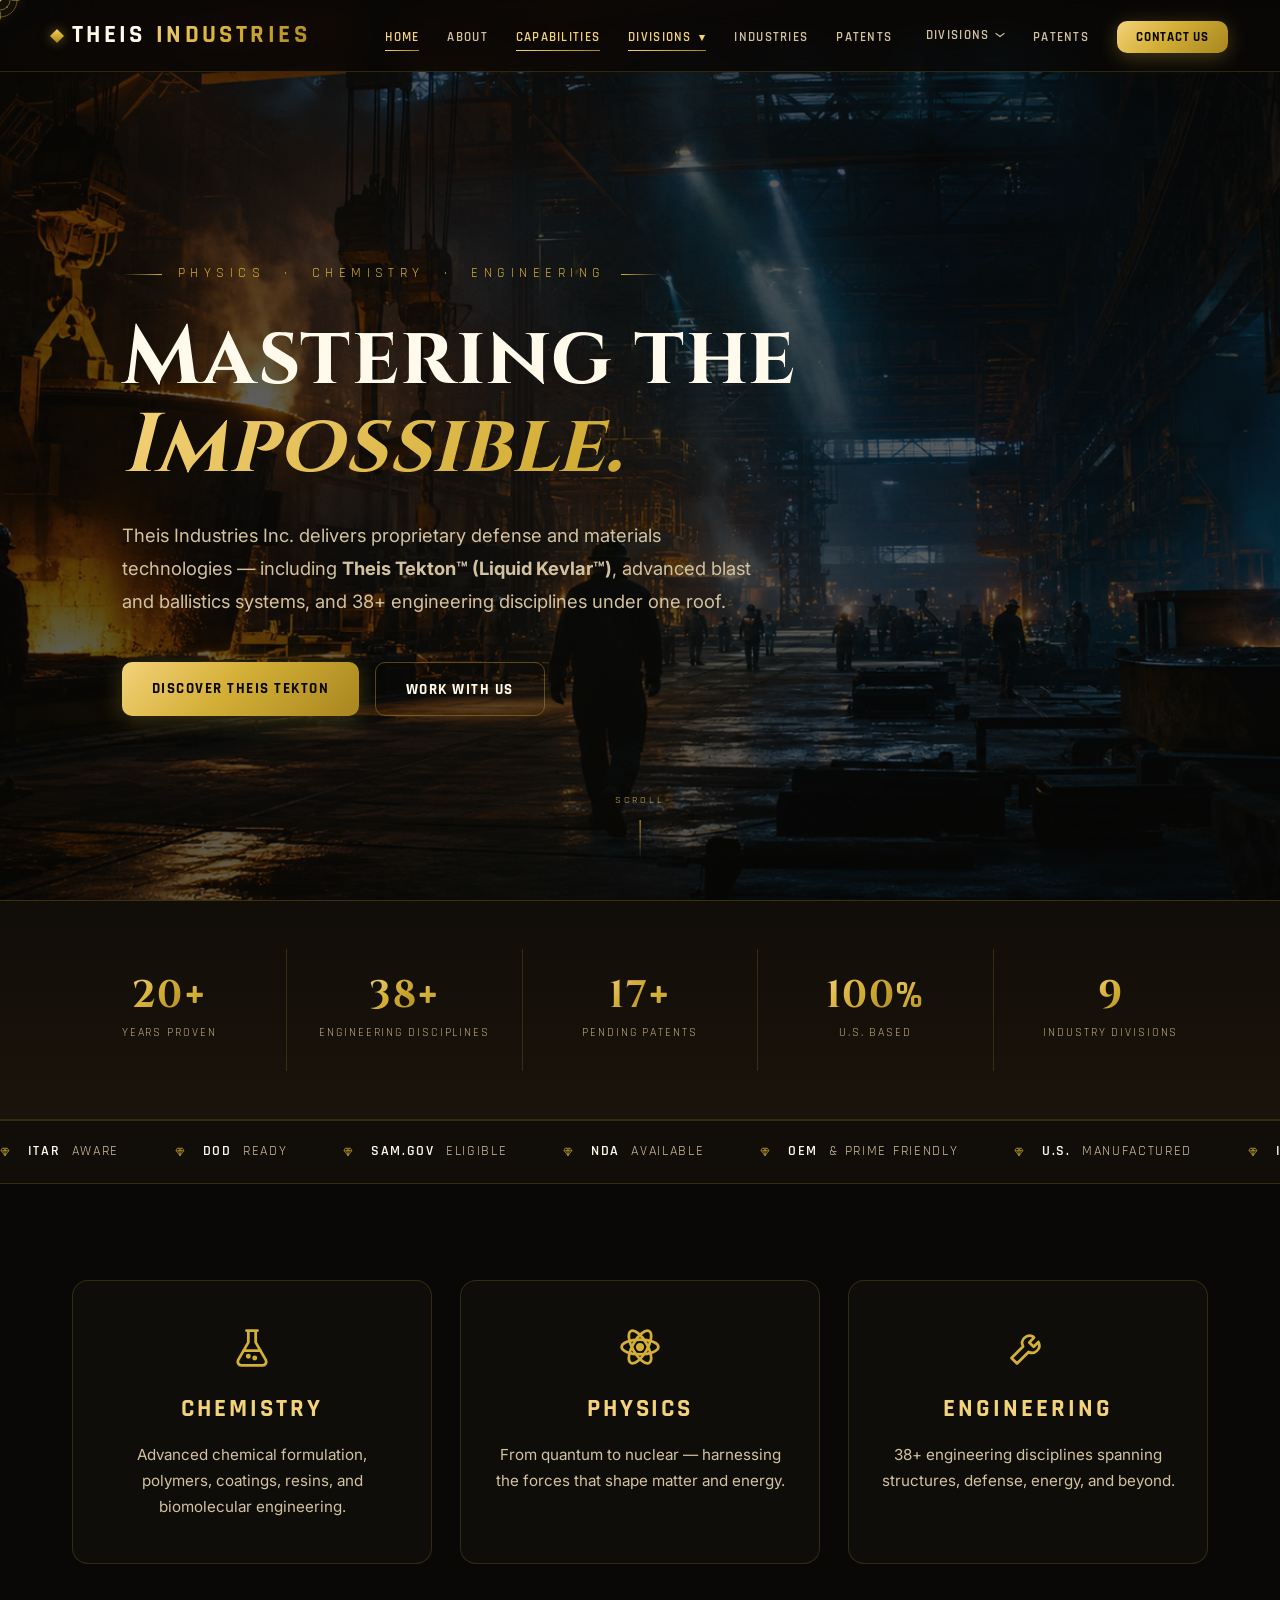
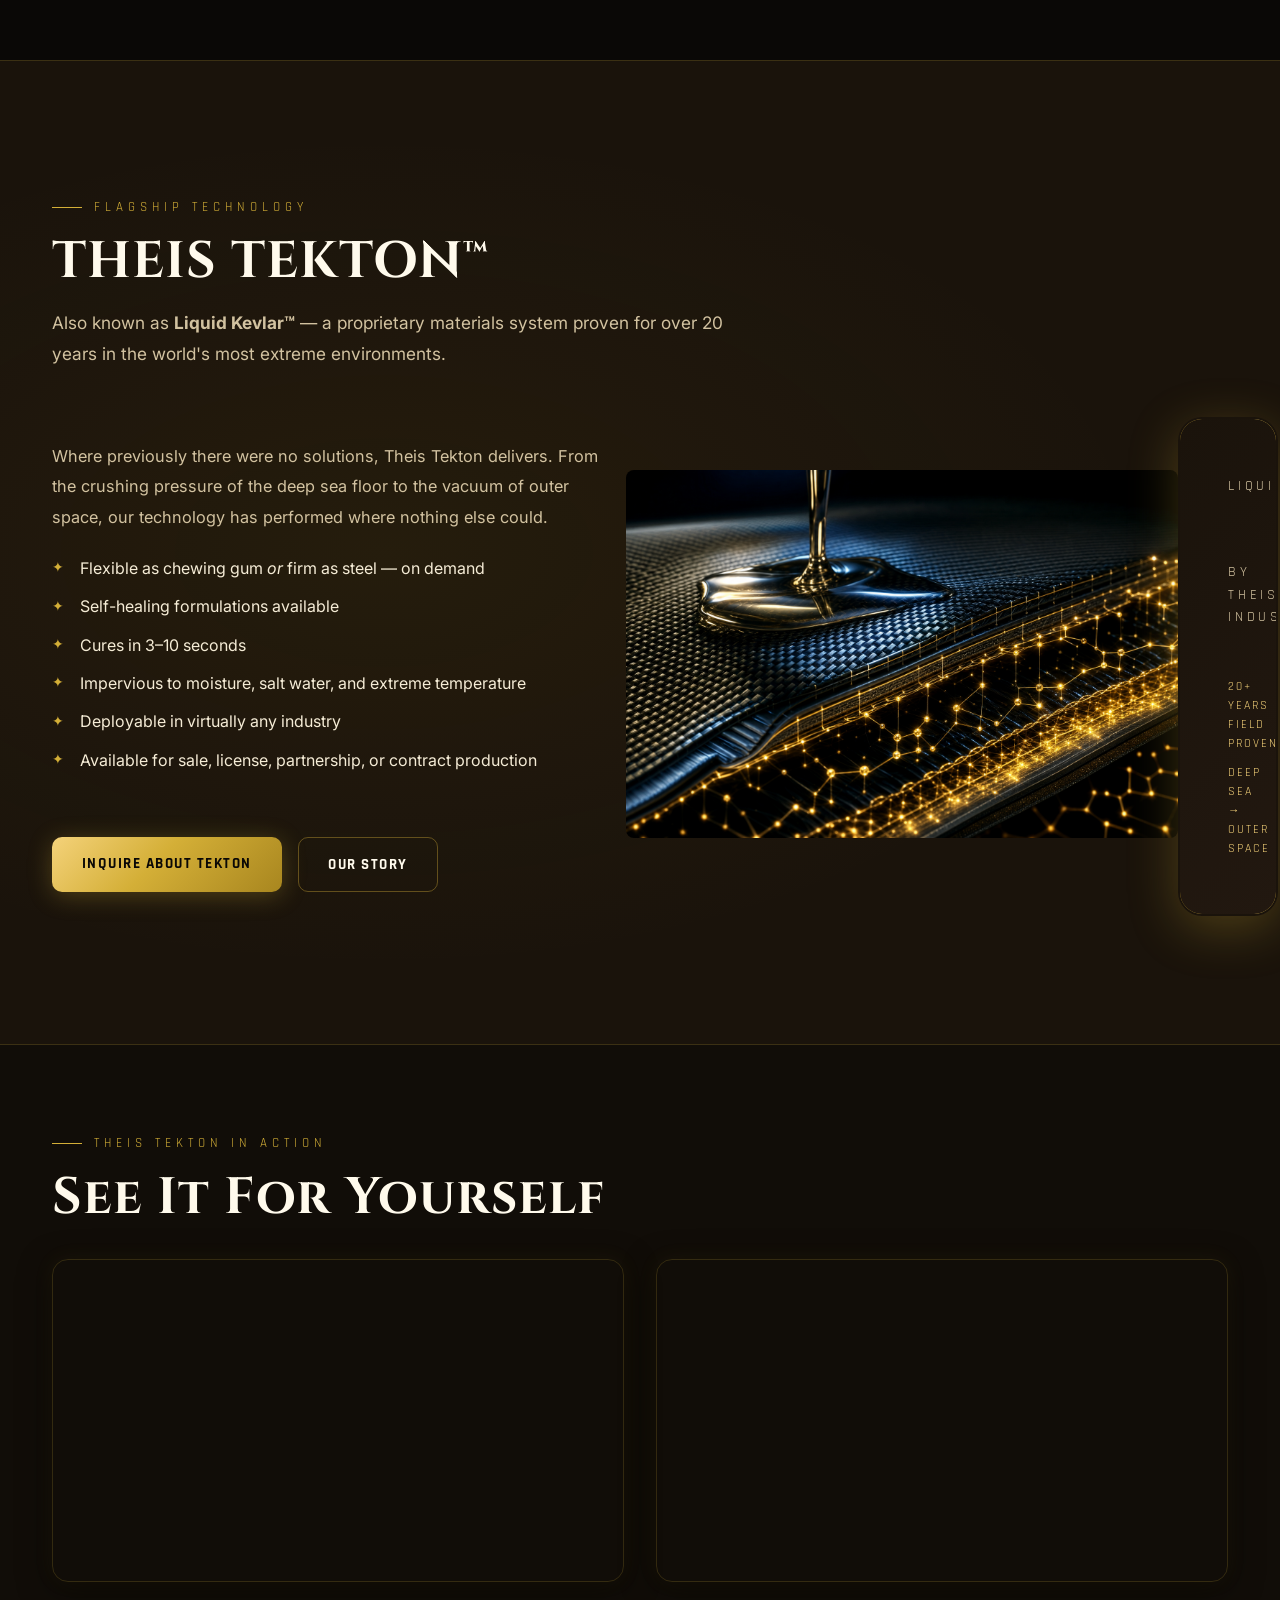
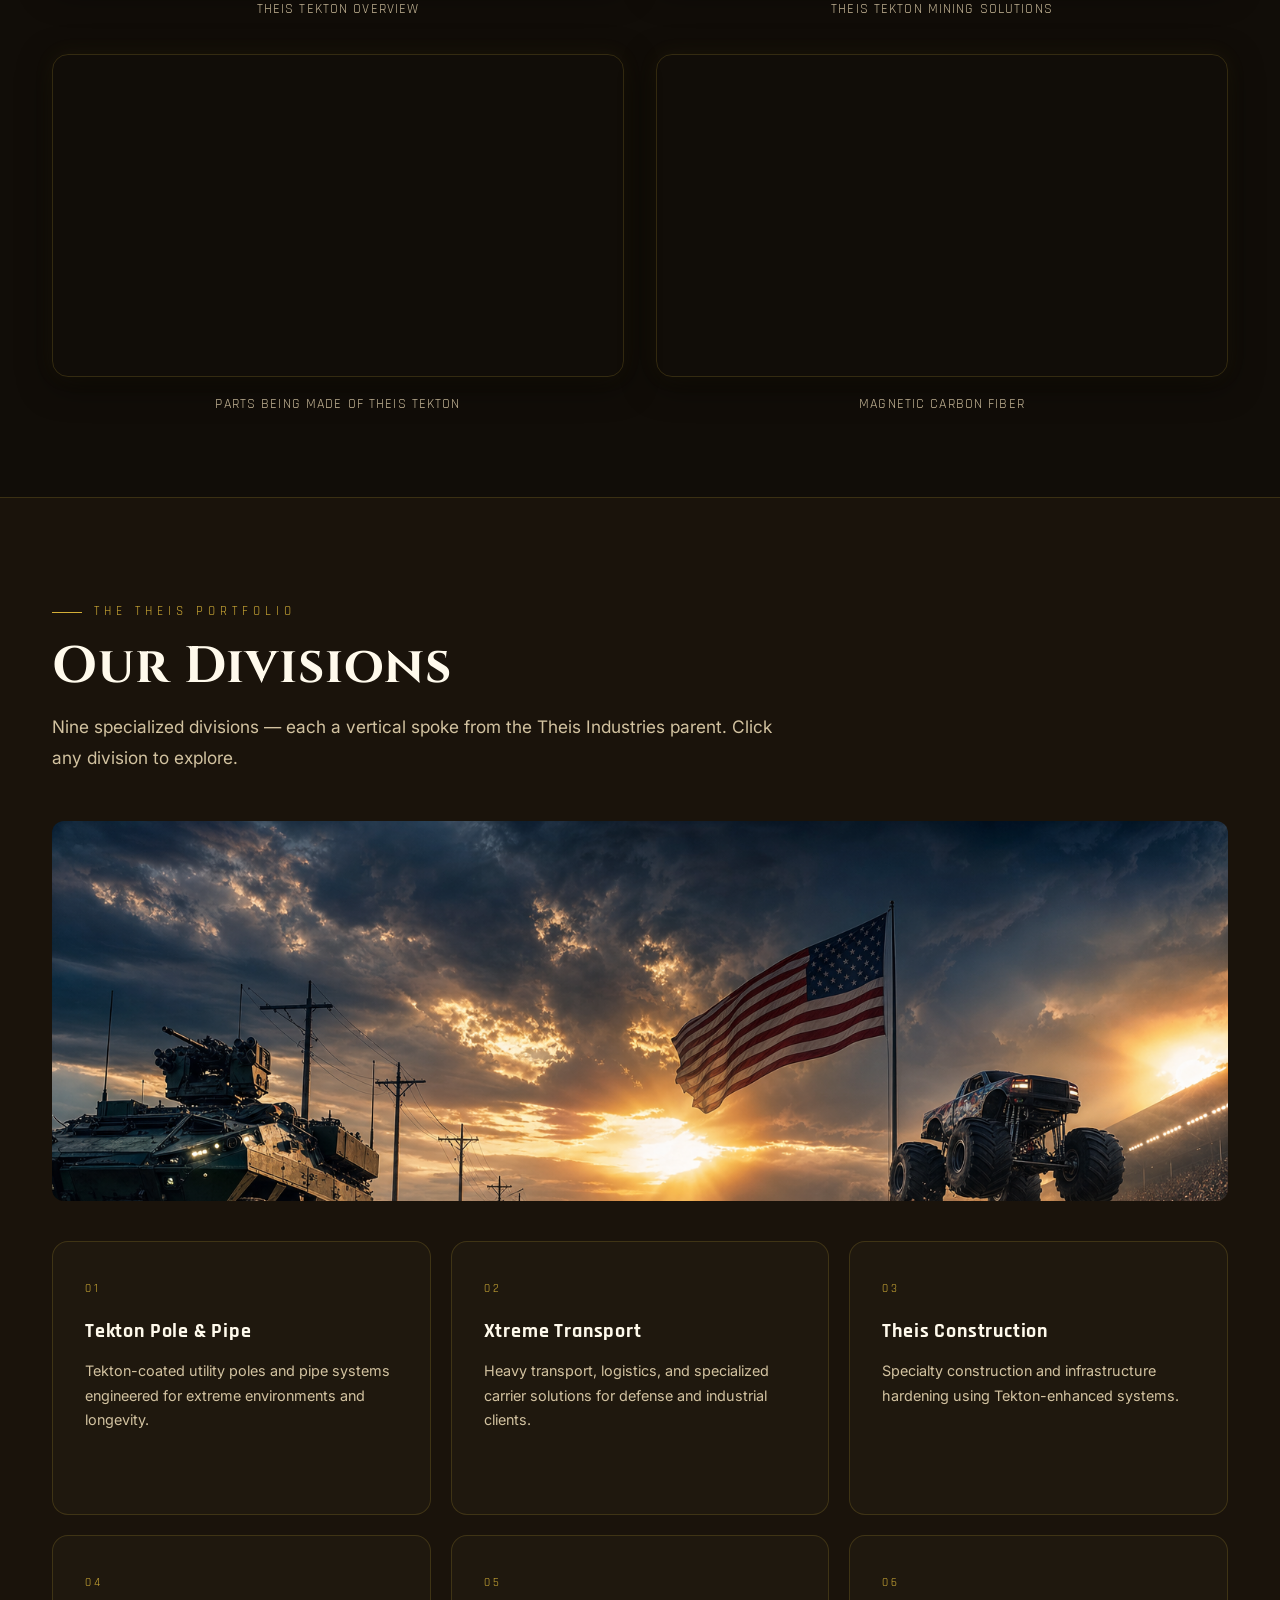
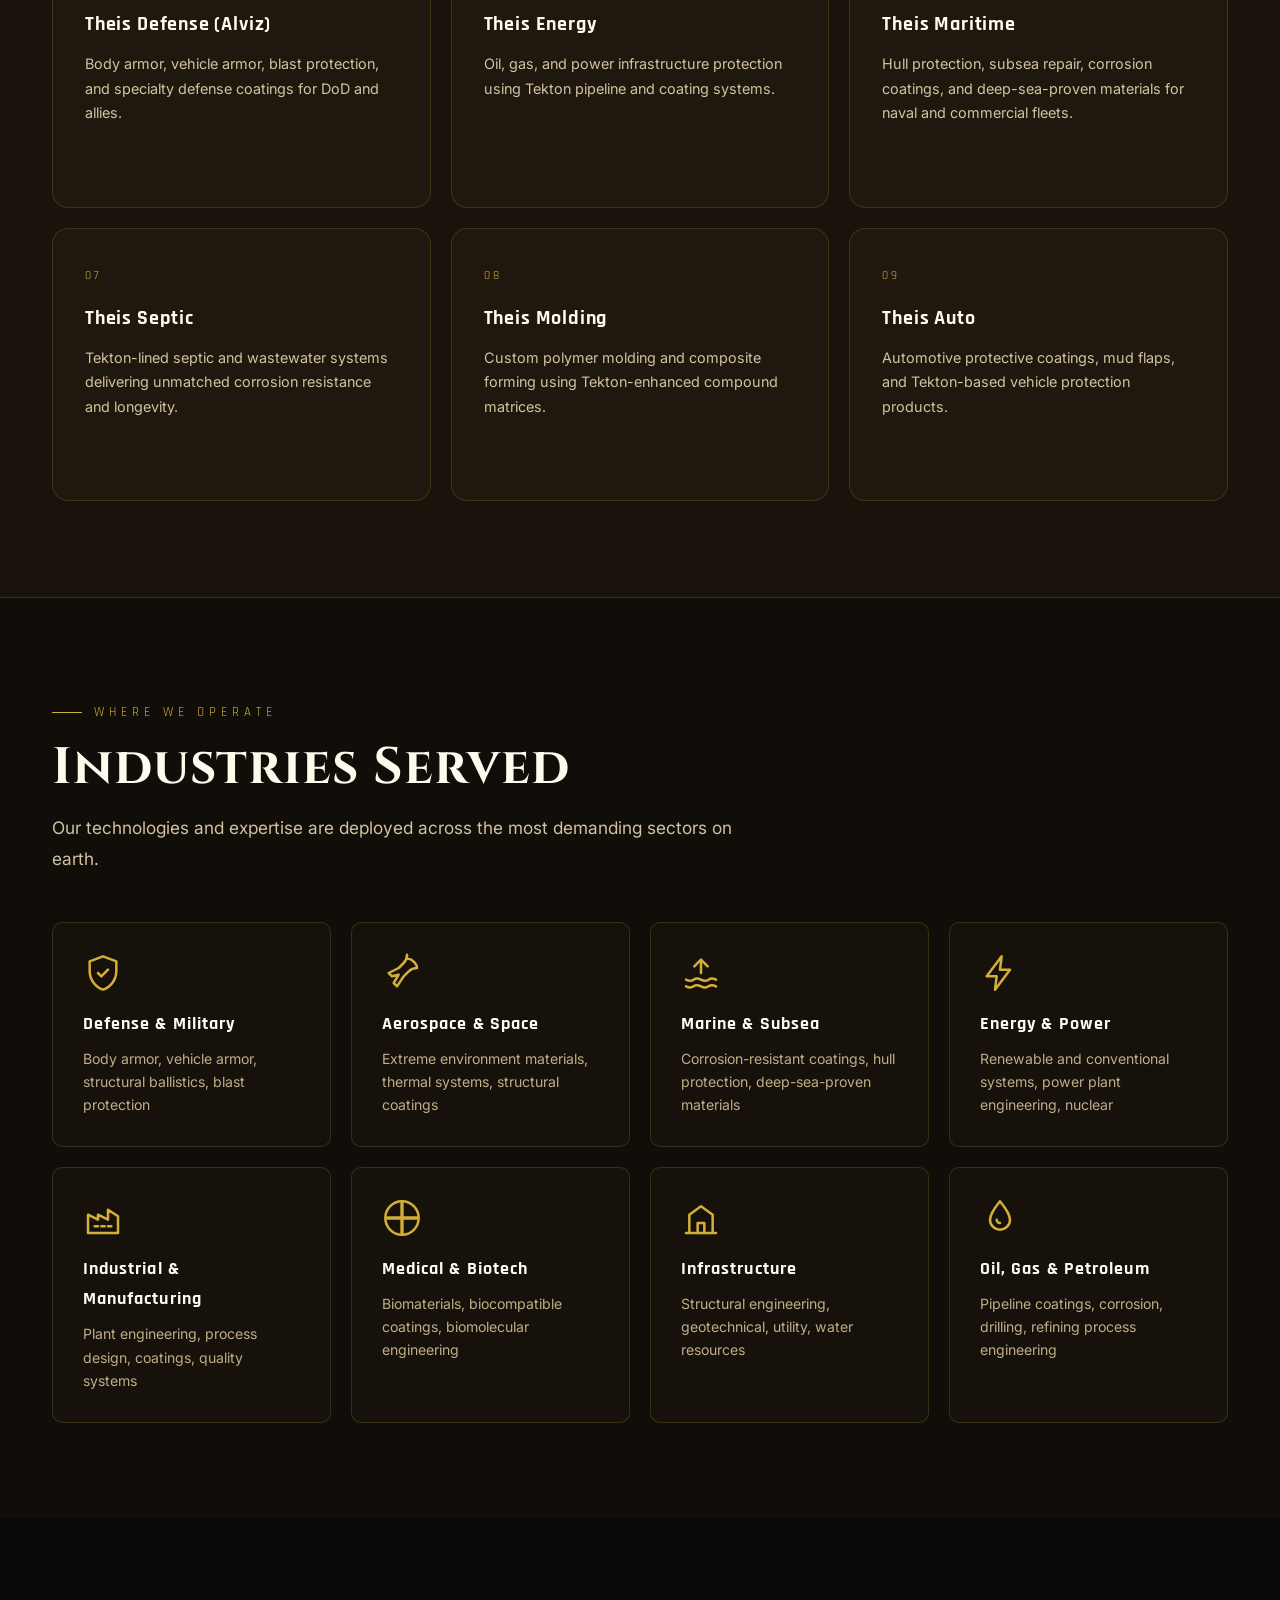
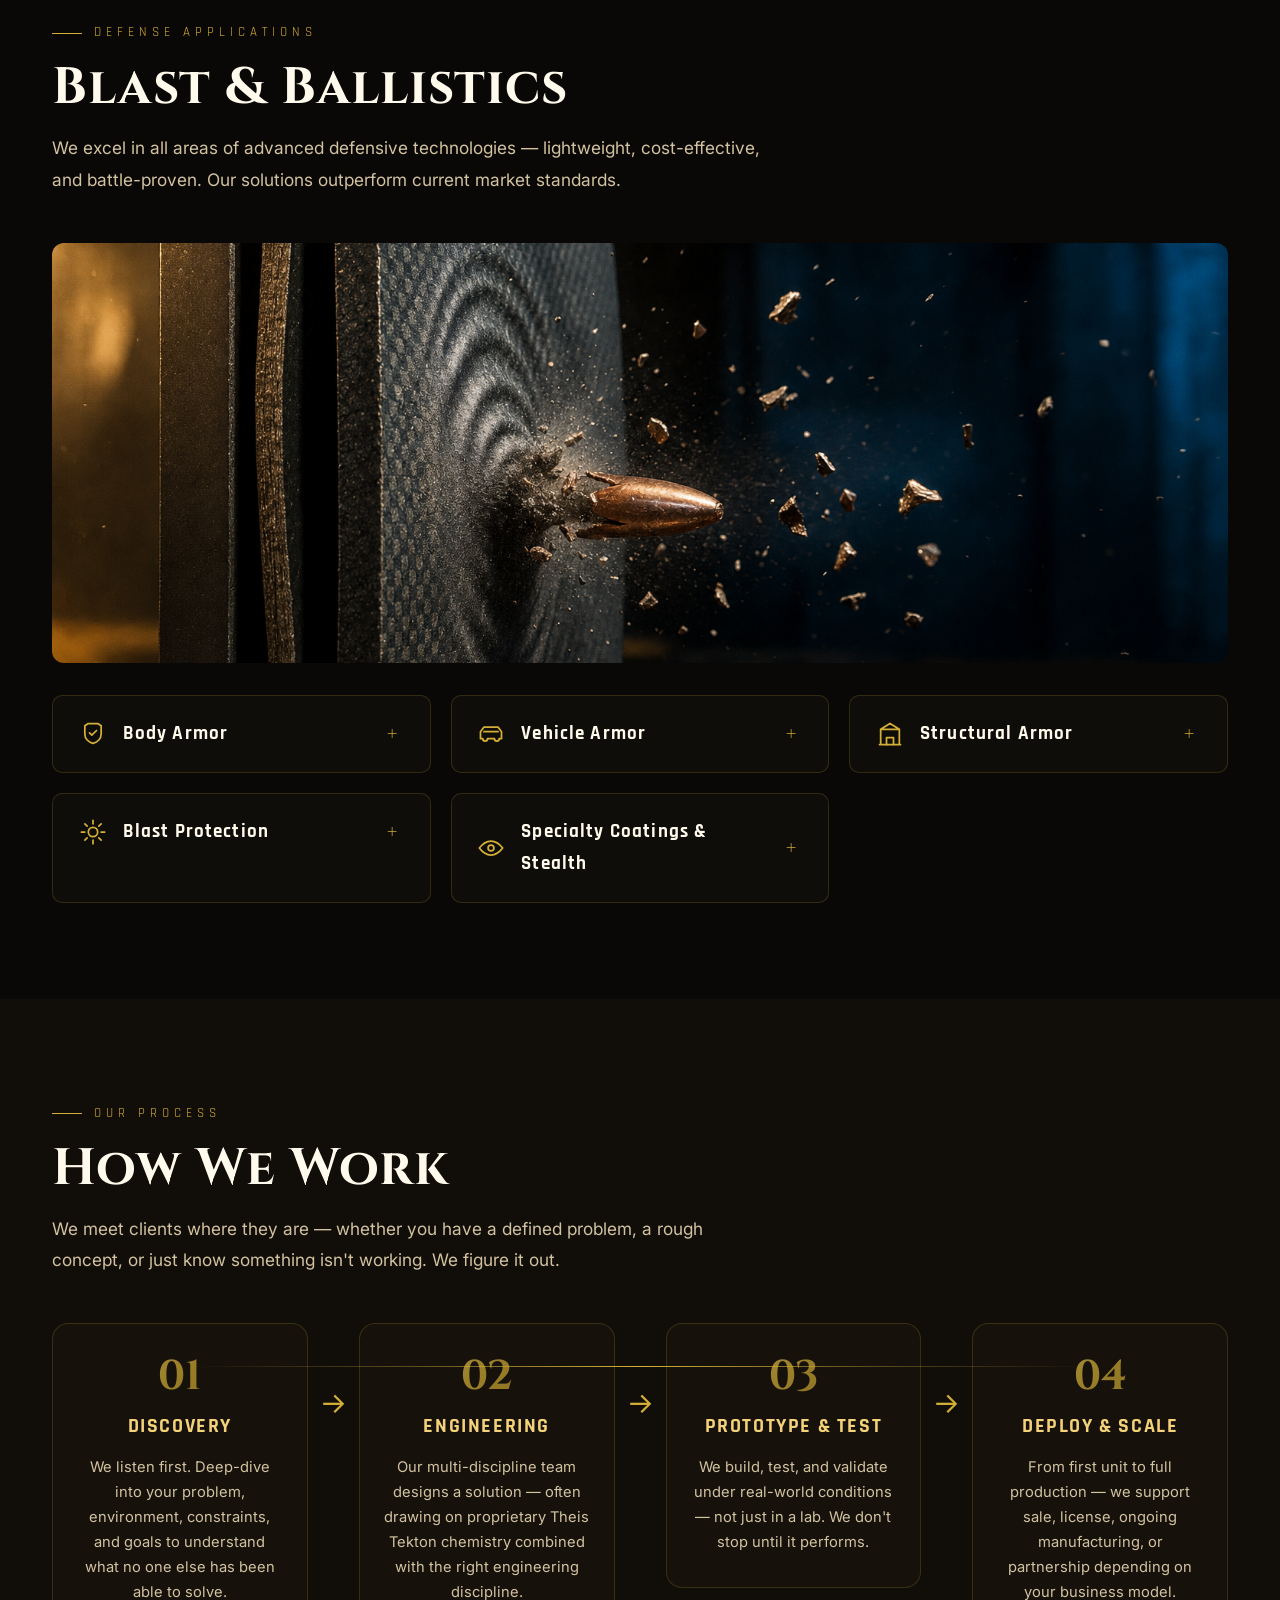
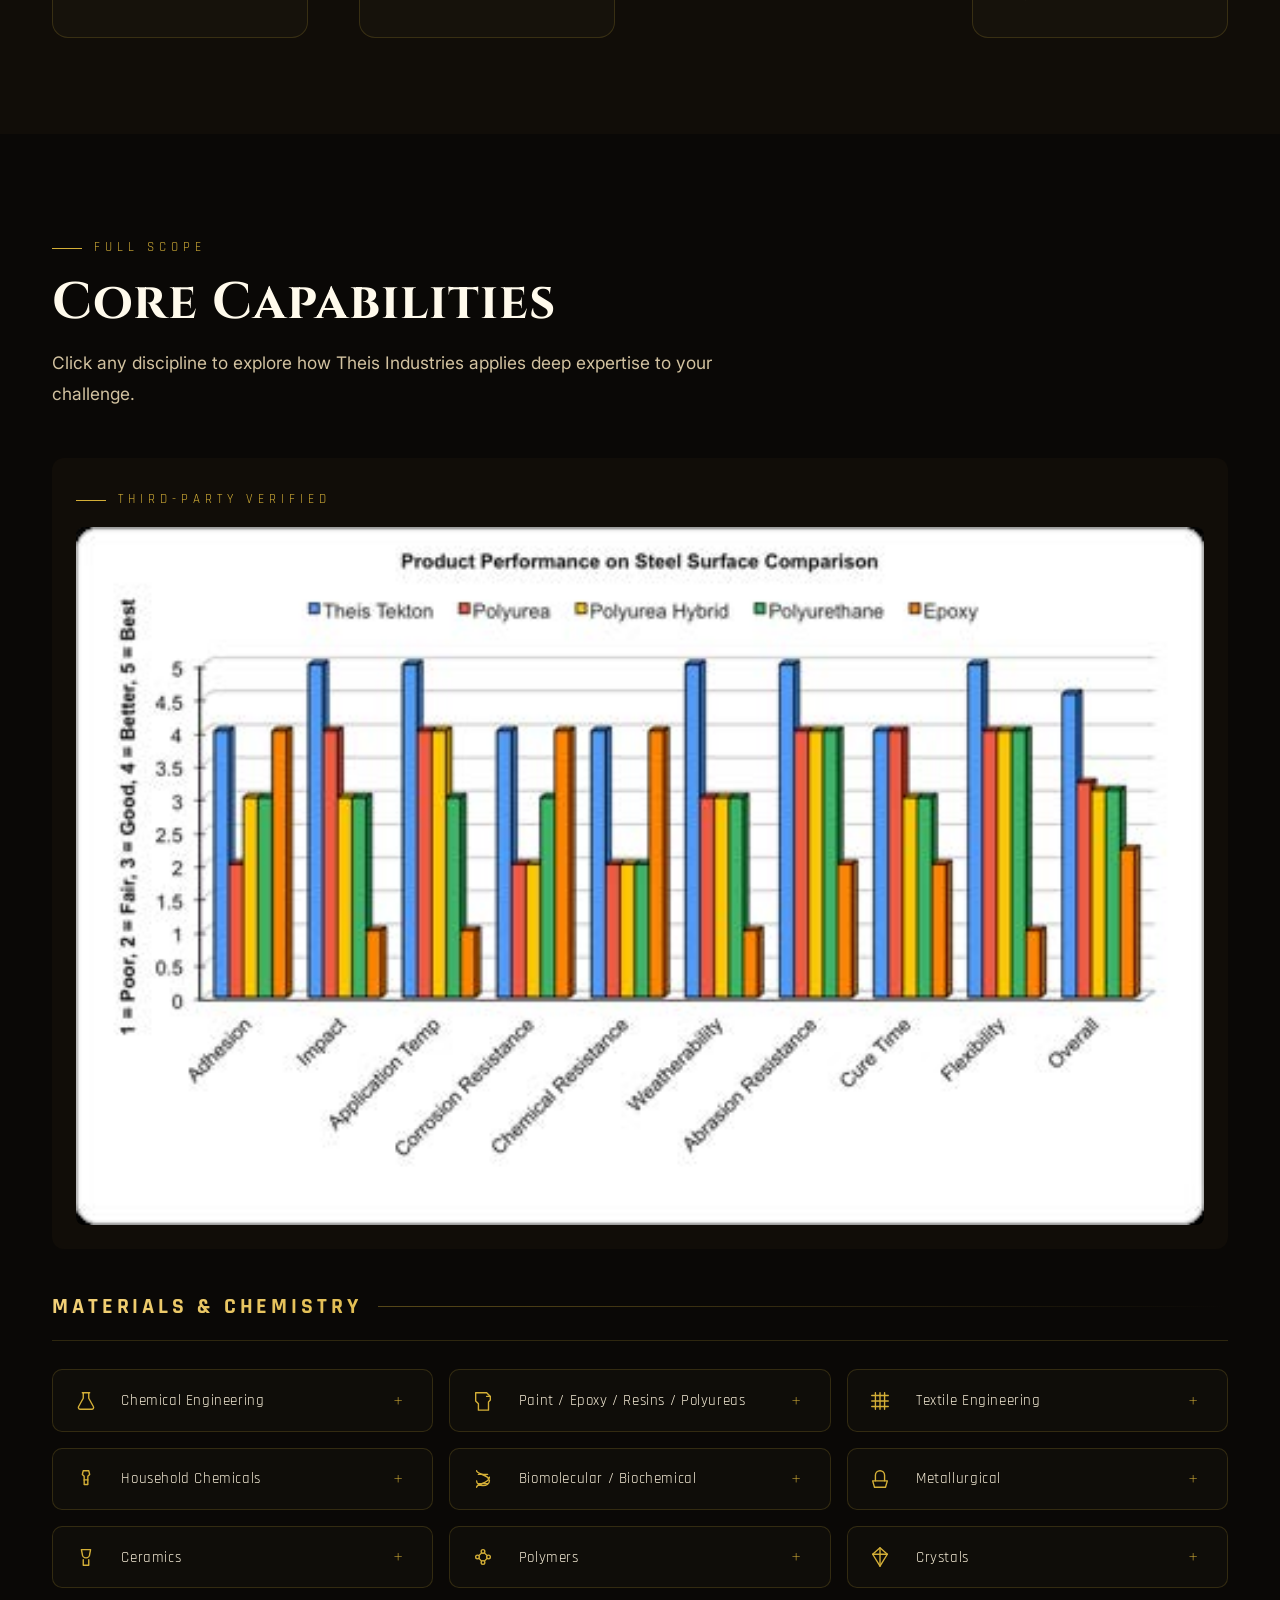
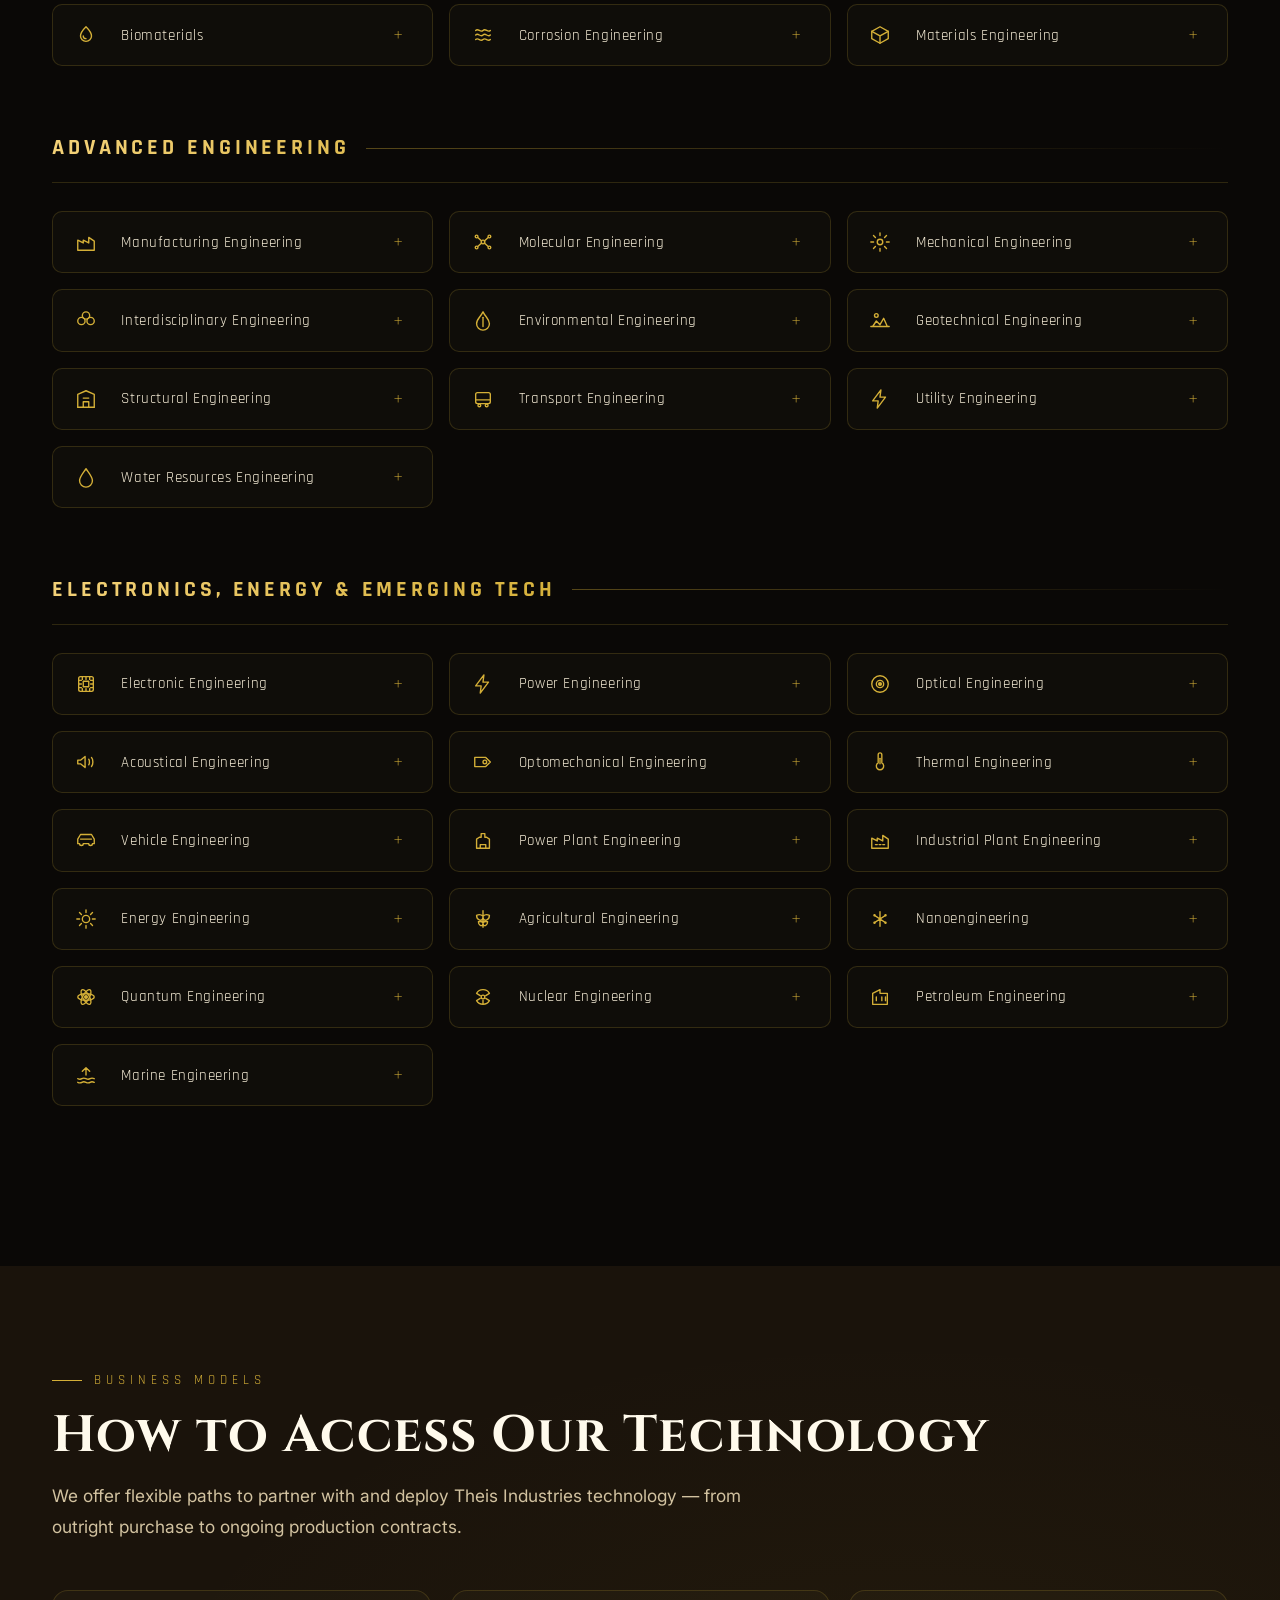
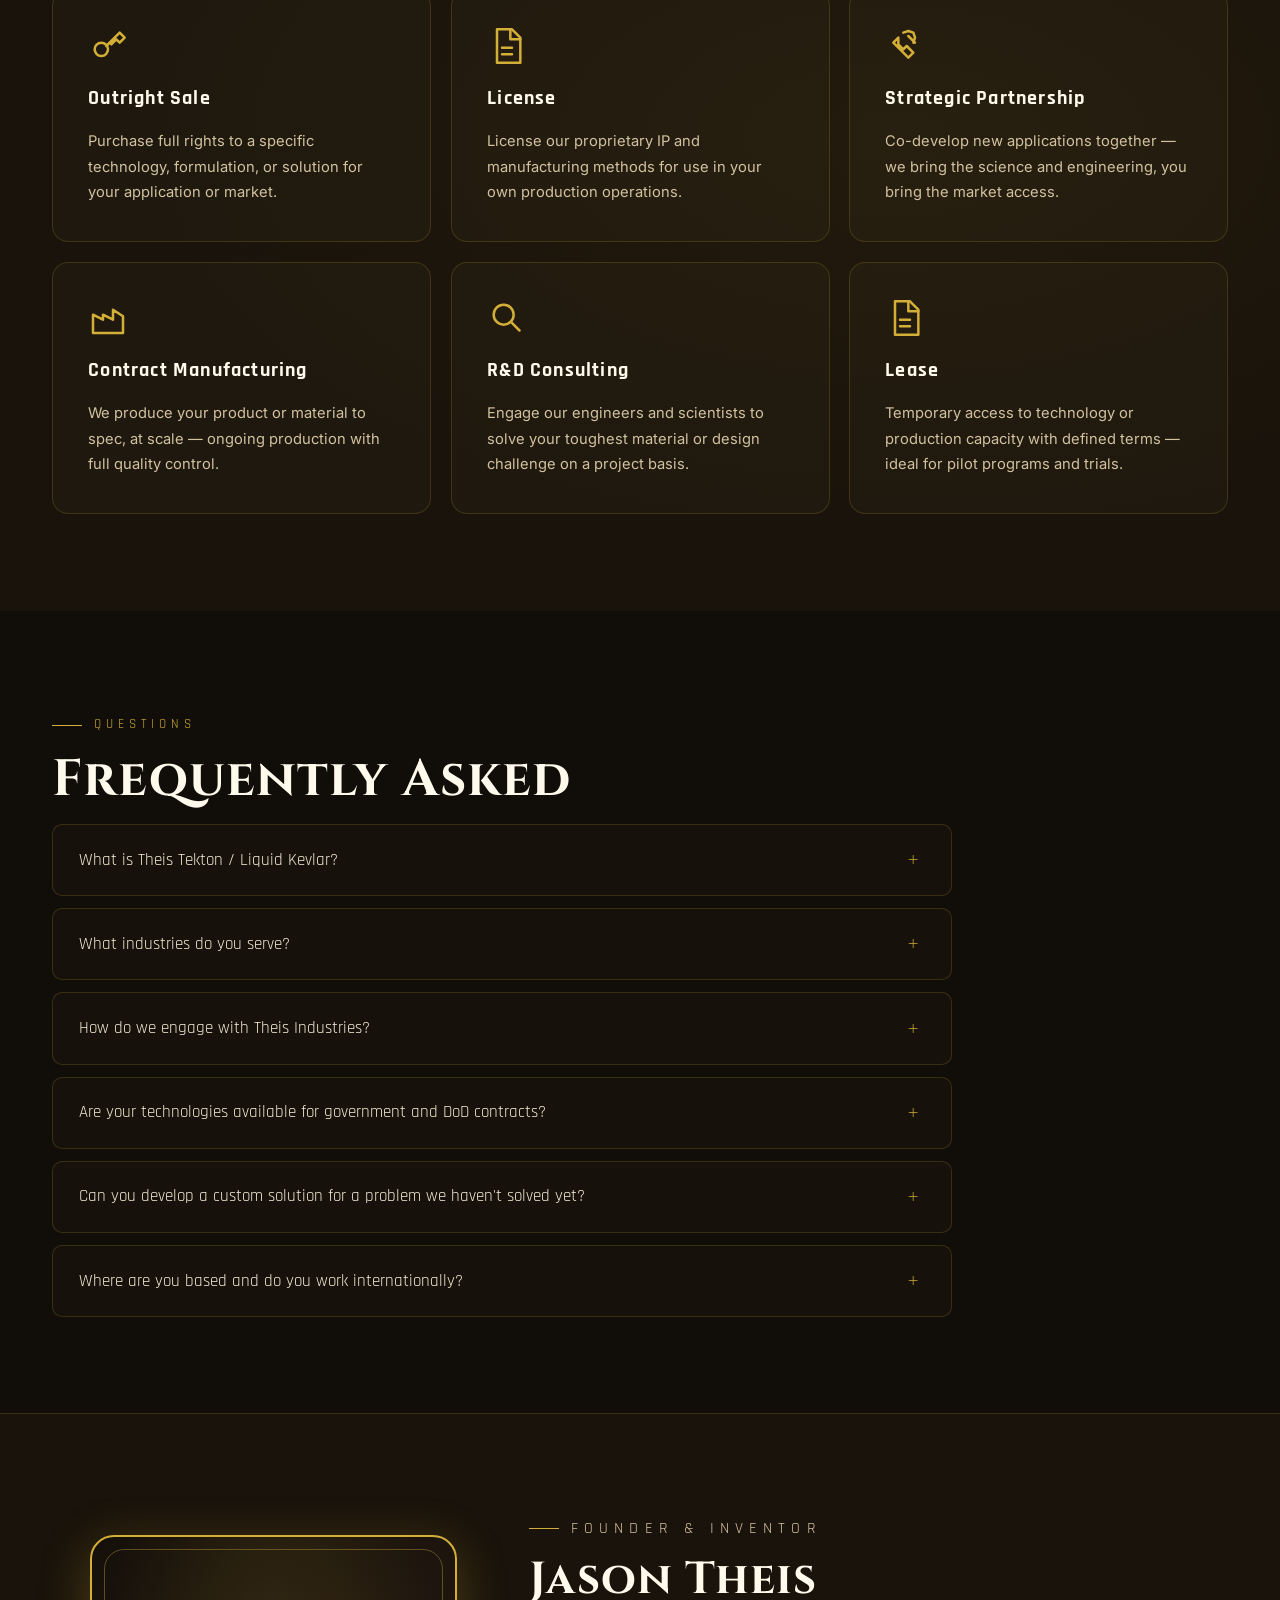
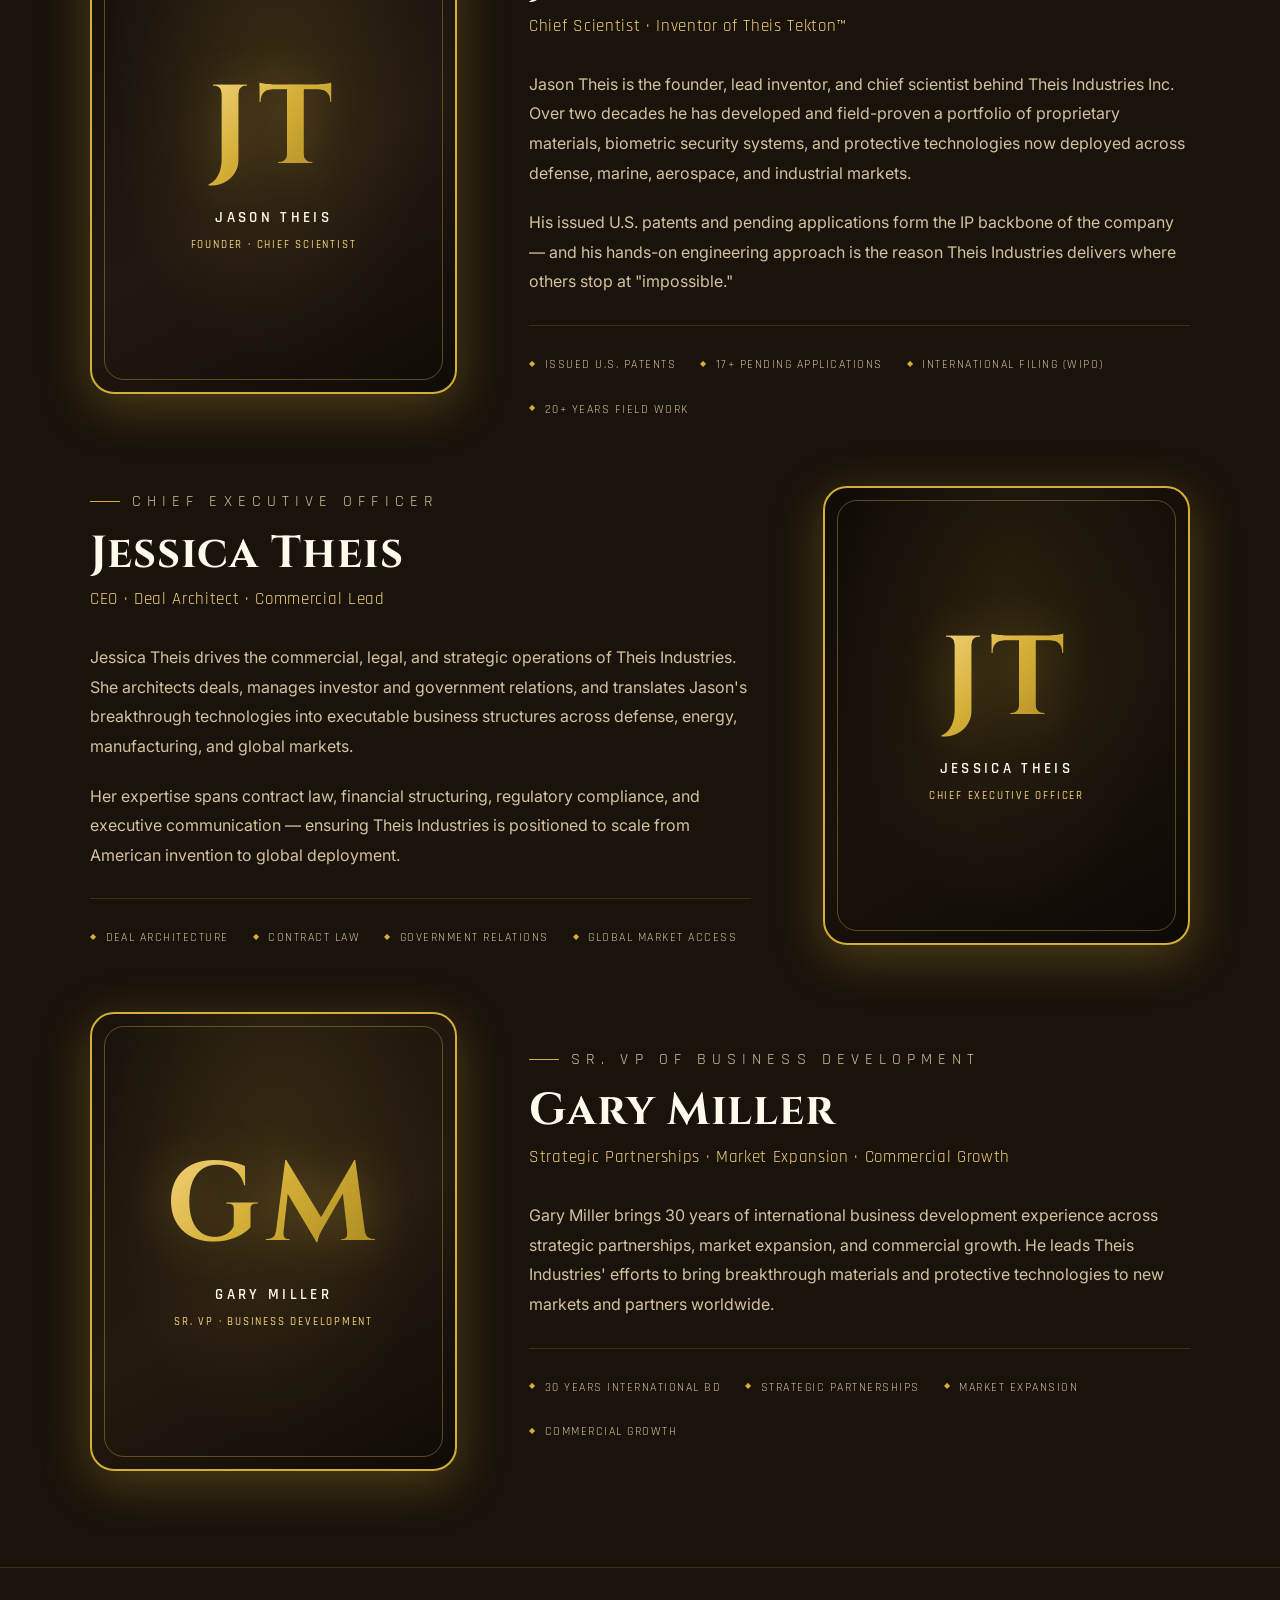
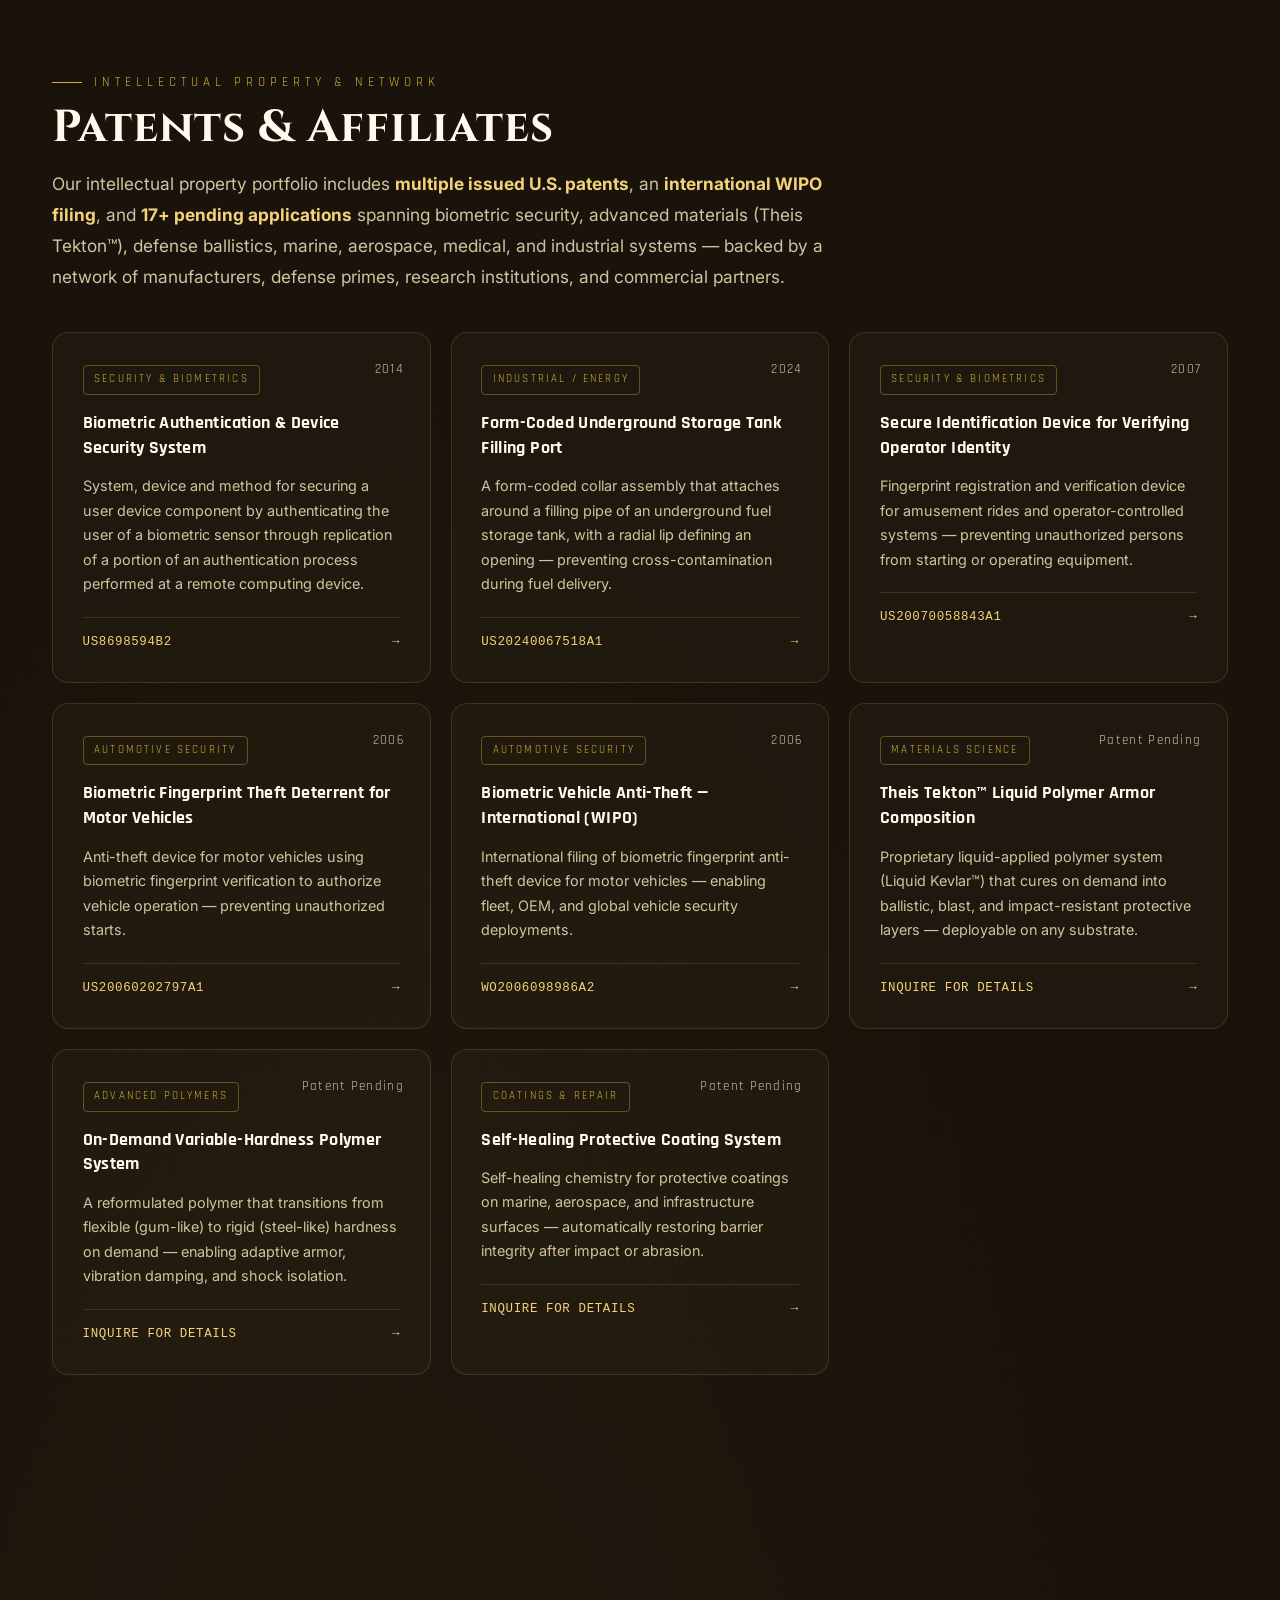
==== index.html @ 1ed1a972 "Deep visual/content cleanup: founder initial marks, Gary Miller contact, readability, dedupe imagery" ====
<!DOCTYPE html>
<html lang="en">
<head>
  <meta charset="UTF-8" />
  <meta name="viewport" content="width=device-width, initial-scale=1.0" />
  <title>Home — Theis Industries Inc.</title>
  <meta name="description" content="Theis Industries Inc. delivers proprietary defense and materials technologies including Theis Tekton™ (Liquid Kevlar™), blast and ballistics solutions, and 38+ engineering disciplines." />
  <link rel="stylesheet" href="style.css" />
  <link rel="preconnect" href="https://fonts.googleapis.com">
  <link rel="preconnect" href="https://fonts.gstatic.com" crossorigin>
  <link href="https://fonts.googleapis.com/css2?family=Cinzel:wght@500;600;700&family=Rajdhani:wght@400;500;600;700&family=Inter:wght@300;400;500;600&display=swap" rel="stylesheet">
  <script src="icons.js" defer></script>
  <script src="main.js" defer></script>
</head>
<body>

<div id="page-overlay"></div>
<div id="cursor-dot"></div>

<nav id="navbar">
  <div class="nav-inner">
    <a href="index.html" class="nav-logo">THEIS <span>INDUSTRIES</span></a>
    <ul class="nav-links" id="navLinks">
      <li><a href="index.html">Home</a></li>
      <li><a href="about.html">About</a></li>
      <li><a href="#capabilities" class="same-page-cap">Capabilities</a></li>
      <li class="nav-dropdown">
        <a href="#" class="nav-dropdown-trigger">Divisions <span class="dropdown-arrow">▾</span></a>
        <ul class="dropdown-menu">
          <li><a href="tpp.html">Tekton Pole &amp; Pipe (TPP)</a></li>
          <li><a href="xtt.html">Xtreme Transport (XTT)</a></li>
          <li><a href="construction.html">Theis Construction</a></li>
          <li><a href="defense.html">Theis Defense (Alviz)</a></li>
          <li><a href="energy.html">Theis Energy</a></li>
          <li><a href="maritime.html">Theis Maritime</a></li>
          <li><a href="septic.html">Theis Septic</a></li>
          <li><a href="molding.html">Theis Molding</a></li>
          <li><a href="auto.html">Theis Auto</a></li>
        </ul>
      </li>
      <li><a href="industries.html">Industries</a></li>
      <li><a href="about.html#patents">Patents</a></li>
      <li><a href="contact.html" class="nav-cta">Contact Us</a></li>
    </ul>
    <div class="hamburger" onclick="toggleMenu()">&#9776;</div>
  </div>
</nav>

<!-- HERO -->
<section id="hero">
  <img src="images/home-hero-bg.png" alt="Theis Industries epic industrial manufacturing" style="position:absolute;width:100%;height:100%;object-fit:cover;top:0;left:0;z-index:0;">
  <div style="position:absolute;width:100%;height:100%;top:0;left:0;z-index:1;background:rgba(10,8,6,0.65);"></div>
  <div class="hero-content reveal" style="position:relative;z-index:2;">
    <p class="hero-sub">Physics &nbsp;·&nbsp; Chemistry &nbsp;·&nbsp; Engineering</p>
    <h1>Mastering the <span>Impossible.</span></h1>
    <p class="hero-desc">Theis Industries Inc. delivers proprietary defense and materials technologies — including <strong>Theis Tekton™ (Liquid Kevlar™)</strong>, advanced blast and ballistics systems, and 38+ engineering disciplines under one roof.</p>
    <div class="hero-btns">
      <a href="#tekton" class="btn-primary">Discover Theis Tekton</a>
      <a href="contact.html" class="btn-secondary">Work With Us</a>
    </div>
  </div>
  <div class="scroll-indicator"><span>SCROLL</span><div class="scroll-line"></div></div>
</section>

<!-- STATS BAR -->
<section id="stats">
  <div class="container">
    <div class="stats-grid">
      <div class="stat reveal"><span class="stat-num" data-target="20">0</span><span class="stat-suffix">+</span><span class="stat-label">Years Proven</span></div>
      <div class="stat reveal"><span class="stat-num" data-target="38">0</span><span class="stat-suffix">+</span><span class="stat-label">Engineering Disciplines</span></div>
      <div class="stat reveal"><span class="stat-num" data-target="17">0</span><span class="stat-suffix">+</span><span class="stat-label">Pending Patents</span></div>
      <div class="stat reveal"><span class="stat-num" data-target="100">0</span><span class="stat-suffix">%</span><span class="stat-label">U.S. Based</span></div>
      <div class="stat reveal"><span class="stat-num" data-target="9">0</span><span class="stat-suffix"></span><span class="stat-label">Industry Divisions</span></div>
    </div>
  </div>
</section>

<!-- POSTURE / TRUST MARQUEE -->
<section id="posture">
  <div class="marquee-track">
    <div class="marquee-content">
      <span class="posture-item"><span class="ico" data-icon="diamond"></span> <strong>ITAR</strong> Aware</span>
      <span class="posture-item"><span class="ico" data-icon="diamond"></span> <strong>DoD</strong> Ready</span>
      <span class="posture-item"><span class="ico" data-icon="diamond"></span> <strong>SAM.gov</strong> Eligible</span>
      <span class="posture-item"><span class="ico" data-icon="diamond"></span> <strong>NDA</strong> Available</span>
      <span class="posture-item"><span class="ico" data-icon="diamond"></span> <strong>OEM</strong> &amp; Prime Friendly</span>
      <span class="posture-item"><span class="ico" data-icon="diamond"></span> <strong>U.S.</strong> Manufactured</span>
      <span class="posture-item"><span class="ico" data-icon="diamond"></span> <strong>ITAR</strong> Aware</span>
      <span class="posture-item"><span class="ico" data-icon="diamond"></span> <strong>DoD</strong> Ready</span>
      <span class="posture-item"><span class="ico" data-icon="diamond"></span> <strong>SAM.gov</strong> Eligible</span>
      <span class="posture-item"><span class="ico" data-icon="diamond"></span> <strong>NDA</strong> Available</span>
      <span class="posture-item"><span class="ico" data-icon="diamond"></span> <strong>OEM</strong> &amp; Prime Friendly</span>
      <span class="posture-item"><span class="ico" data-icon="diamond"></span> <strong>U.S.</strong> Manufactured</span>
    </div>
  </div>
</section>

<!-- PILLARS -->
<section id="pillars">
  <div class="container">
    <div class="pillar-cards">
      <div class="pillar reveal">
        <div class="pillar-icon" data-icon="chemistry"></div>
        <h3>Chemistry</h3>
        <p>Advanced chemical formulation, polymers, coatings, resins, and biomolecular engineering.</p>
      </div>
      <div class="pillar reveal">
        <div class="pillar-icon" data-icon="physics"></div>
        <h3>Physics</h3>
        <p>From quantum to nuclear — harnessing the forces that shape matter and energy.</p>
      </div>
      <div class="pillar reveal">
        <div class="pillar-icon" data-icon="engineering"></div>
        <h3>Engineering</h3>
        <p>38+ engineering disciplines spanning structures, defense, energy, and beyond.</p>
      </div>
    </div>
  </div>
</section>

<!-- THEIS TEKTON -->
<section id="tekton">
  <div class="container">
    <div class="section-label reveal">Flagship Technology</div>
    <h2 class="reveal">THEIS TEKTON&#8482;</h2>
    <p class="section-sub reveal">Also known as <strong>Liquid Kevlar&#8482;</strong> — a proprietary materials system proven for over 20 years in the world's most extreme environments.</p>
    <div class="tekton-grid">
      <div class="tekton-text reveal">
        <p>Where previously there were no solutions, Theis Tekton delivers. From the crushing pressure of the deep sea floor to the vacuum of outer space, our technology has performed where nothing else could.</p>
        <ul class="tekton-features">
          <li>Flexible as chewing gum <em>or</em> firm as steel — on demand</li>
          <li>Self-healing formulations available</li>
          <li>Cures in 3–10 seconds</li>
          <li>Impervious to moisture, salt water, and extreme temperature</li>
          <li>Deployable in virtually any industry</li>
          <li>Available for sale, license, partnership, or contract production</li>
        </ul>
        <div class="tekton-btns">
          <a href="contact.html" class="btn-primary" style="margin-top:2rem;display:inline-block;">Inquire About Tekton</a>
          <a href="about.html" class="btn-secondary" style="margin-top:2rem;display:inline-block;">Our Story</a>
        </div>
      </div>
      <div class="tekton-visual reveal">
        <img src="images/tekton-material-hero.png" alt="Theis Tekton carbon fiber and gold molecular material" style="width:100%;max-width:100%;border-radius:8px;display:block;margin-bottom:1.5rem;">
        <div class="tekton-badge tekton-badge-shimmer">
          <span>LIQUID</span>
          <span class="big">KEVLAR&#8482;</span>
          <span>BY THEIS INDUSTRIES</span>
          <div class="tekton-divider"></div>
          <span class="tekton-sub-stat">20+ YEARS FIELD PROVEN</span>
          <span class="tekton-sub-stat">DEEP SEA &#8594; OUTER SPACE</span>
        </div>
      </div>
    </div>
  </div>
</section>


<!-- TEKTON IN ACTION MEDIA -->
<section class="media-section">
  <div class="container">
    <div class="section-label">Theis Tekton In Action</div>
    <h2>See It For Yourself</h2>
    <div class="media-grid">
      <div class="media-item">
        <div class="media-embed-wrapper">
          <iframe width="560" height="315" src="https://www.youtube.com/embed/EE-gManMPJ4"
            title="Theis Tekton Overview" frameborder="0"
            allow="accelerometer; autoplay; clipboard-write; encrypted-media; gyroscope; picture-in-picture"
            allowfullscreen loading="lazy"></iframe>
        </div>
        <p class="media-caption">Theis Tekton Overview</p>
      </div>
      <div class="media-item">
        <div class="media-embed-wrapper">
          <iframe width="560" height="315" src="https://www.youtube.com/embed/6ye56FjXkqU"
            title="Theis Tekton Mining Solutions" frameborder="0"
            allow="accelerometer; autoplay; clipboard-write; encrypted-media; gyroscope; picture-in-picture"
            allowfullscreen loading="lazy"></iframe>
        </div>
        <p class="media-caption">Theis Tekton Mining Solutions</p>
      </div>
      <div class="media-item">
        <div class="media-embed-wrapper">
          <iframe width="560" height="315" src="https://www.youtube.com/embed/snC4HEr0QIc"
            title="Parts Being Made of Theis Tekton" frameborder="0"
            allow="accelerometer; autoplay; clipboard-write; encrypted-media; gyroscope; picture-in-picture"
            allowfullscreen loading="lazy"></iframe>
        </div>
        <p class="media-caption">Parts Being Made of Theis Tekton</p>
      </div>
      <div class="media-item">
        <div class="media-embed-wrapper">
          <iframe width="560" height="315" src="https://www.youtube.com/embed/WgAfKaILC0A"
            title="Magnetic Carbon Fiber" frameborder="0"
            allow="accelerometer; autoplay; clipboard-write; encrypted-media; gyroscope; picture-in-picture"
            allowfullscreen loading="lazy"></iframe>
        </div>
        <p class="media-caption">Magnetic Carbon Fiber</p>
      </div>
    </div>
  </div>
</section>

<!-- DIVISIONS GRID -->
<section id="divisions">
  <div class="container">
    <div class="section-label reveal">The Theis Portfolio</div>
    <h2 class="reveal">Our Divisions</h2>
    <p class="section-sub reveal">Nine specialized divisions — each a vertical spoke from the Theis Industries parent. Click any division to explore.</p>
    <div class="section-hero-img" style="margin:2rem 0 2.5rem;border-radius:12px;overflow:hidden;">
      <img src="images/divisions-showcase.png" alt="Theis Industries divisions" style="width:100%;height:380px;object-fit:cover;object-position:center top;">
    </div>
    <div class="divisions-grid">
      <a href="tpp.html" class="division-card reveal">
        <div class="division-accent"></div>
        <div class="division-num">01</div>
        <h3>Tekton Pole &amp; Pipe</h3>
        <p>Tekton-coated utility poles and pipe systems engineered for extreme environments and longevity.</p>
        <span class="division-arrow">→</span>
      </a>
      <a href="xtt.html" class="division-card reveal">
        <div class="division-accent"></div>
        <div class="division-num">02</div>
        <h3>Xtreme Transport</h3>
        <p>Heavy transport, logistics, and specialized carrier solutions for defense and industrial clients.</p>
        <span class="division-arrow">→</span>
      </a>
      <a href="construction.html" class="division-card reveal">
        <div class="division-accent"></div>
        <div class="division-num">03</div>
        <h3>Theis Construction</h3>
        <p>Specialty construction and infrastructure hardening using Tekton-enhanced systems.</p>
        <span class="division-arrow">→</span>
      </a>
      <a href="defense.html" class="division-card reveal">
        <div class="division-accent"></div>
        <div class="division-num">04</div>
        <h3>Theis Defense (Alviz)</h3>
        <p>Body armor, vehicle armor, blast protection, and specialty defense coatings for DoD and allies.</p>
        <span class="division-arrow">→</span>
      </a>
      <a href="energy.html" class="division-card reveal">
        <div class="division-accent"></div>
        <div class="division-num">05</div>
        <h3>Theis Energy</h3>
        <p>Oil, gas, and power infrastructure protection using Tekton pipeline and coating systems.</p>
        <span class="division-arrow">→</span>
      </a>
      <a href="maritime.html" class="division-card reveal">
        <div class="division-accent"></div>
        <div class="division-num">06</div>
        <h3>Theis Maritime</h3>
        <p>Hull protection, subsea repair, corrosion coatings, and deep-sea-proven materials for naval and commercial fleets.</p>
        <span class="division-arrow">→</span>
      </a>
      <a href="septic.html" class="division-card reveal">
        <div class="division-accent"></div>
        <div class="division-num">07</div>
        <h3>Theis Septic</h3>
        <p>Tekton-lined septic and wastewater systems delivering unmatched corrosion resistance and longevity.</p>
        <span class="division-arrow">→</span>
      </a>
      <a href="molding.html" class="division-card reveal">
        <div class="division-accent"></div>
        <div class="division-num">08</div>
        <h3>Theis Molding</h3>
        <p>Custom polymer molding and composite forming using Tekton-enhanced compound matrices.</p>
        <span class="division-arrow">→</span>
      </a>
      <a href="auto.html" class="division-card reveal">
        <div class="division-accent"></div>
        <div class="division-num">09</div>
        <h3>Theis Auto</h3>
        <p>Automotive protective coatings, mud flaps, and Tekton-based vehicle protection products.</p>
        <span class="division-arrow">→</span>
      </a>
    </div>
  </div>
</section>

<!-- INDUSTRIES SERVED -->
<section id="industries-home">
  <div class="container">
    <div class="section-label reveal">Where We Operate</div>
    <h2 class="reveal">Industries Served</h2>
    <p class="section-sub reveal">Our technologies and expertise are deployed across the most demanding sectors on earth.</p>
    <div class="industry-grid">
      <a href="industries.html#defense" class="industry-card reveal">
        <div class="ind-icon" data-icon="defense"></div>
        <h4>Defense &amp; Military</h4>
        <p>Body armor, vehicle armor, structural ballistics, blast protection</p>
      </a>
      <a href="industries.html#aerospace" class="industry-card reveal">
        <div class="ind-icon" data-icon="aerospace"></div>
        <h4>Aerospace &amp; Space</h4>
        <p>Extreme environment materials, thermal systems, structural coatings</p>
      </a>
      <a href="industries.html#marine" class="industry-card reveal">
        <div class="ind-icon" data-icon="marine"></div>
        <h4>Marine &amp; Subsea</h4>
        <p>Corrosion-resistant coatings, hull protection, deep-sea-proven materials</p>
      </a>
      <a href="industries.html#energy" class="industry-card reveal">
        <div class="ind-icon" data-icon="energy"></div>
        <h4>Energy &amp; Power</h4>
        <p>Renewable and conventional systems, power plant engineering, nuclear</p>
      </a>
      <a href="industries.html#industrial" class="industry-card reveal">
        <div class="ind-icon" data-icon="industrial"></div>
        <h4>Industrial &amp; Manufacturing</h4>
        <p>Plant engineering, process design, coatings, quality systems</p>
      </a>
      <a href="industries.html#medical" class="industry-card reveal">
        <div class="ind-icon" data-icon="medical"></div>
        <h4>Medical &amp; Biotech</h4>
        <p>Biomaterials, biocompatible coatings, biomolecular engineering</p>
      </a>
      <a href="industries.html#infrastructure" class="industry-card reveal">
        <div class="ind-icon" data-icon="construction"></div>
        <h4>Infrastructure</h4>
        <p>Structural engineering, geotechnical, utility, water resources</p>
      </a>
      <a href="industries.html#petroleum" class="industry-card reveal">
        <div class="ind-icon" data-icon="oilgas"></div>
        <h4>Oil, Gas &amp; Petroleum</h4>
        <p>Pipeline coatings, corrosion, drilling, refining process engineering</p>
      </a>
    </div>
  </div>
</section>

<!-- BALLISTICS / DEFENSE -->
<section id="ballistics">
  <div class="container">
    <div class="section-label reveal">Defense Applications</div>
    <h2 class="reveal">Blast &amp; Ballistics</h2>
    <p class="section-sub reveal">We excel in all areas of advanced defensive technologies — lightweight, cost-effective, and battle-proven. Our solutions outperform current market standards.</p>
    <div class="section-hero-img" style="margin:2rem 0;border-radius:12px;overflow:hidden;max-height:420px;">
      <img src="images/ballistics-hero.png" alt="Ballistic armor test — bullet stopped" style="width:100%;height:420px;object-fit:cover;object-position:center;">
    </div>
    <div class="defense-cards reveal">
      <div class="defense-card" onclick="toggleCard(this)">
        <div class="defense-card-header"><span data-icon="bodyarmor"></span><h4>Body Armor</h4><span class="toggle-icon">+</span></div>
        <div class="defense-card-body"><p>Lightweight personal protection systems with multi-strike capability, little to no back face deformation, and superior ballistic defense over current market offerings. Incorporates Theis Tekton for unmatched flexibility and field durability.</p></div>
      </div>
      <div class="defense-card" onclick="toggleCard(this)">
        <div class="defense-card-header"><span data-icon="vehiclearmor"></span><h4>Vehicle Armor</h4><span class="toggle-icon">+</span></div>
        <div class="defense-card-body"><p>Moldable vehicle armor solutions that are impervious to moisture and salt water, offering significant weight savings without sacrificing protection levels. Compatible with legacy and next-gen platforms.</p></div>
      </div>
      <div class="defense-card" onclick="toggleCard(this)">
        <div class="defense-card-header"><span data-icon="structural"></span><h4>Structural Armor</h4><span class="toggle-icon">+</span></div>
        <div class="defense-card-body"><p>Protect critical infrastructure, buildings, command centers, and facilities with structural armor systems designed for blast resistance and multi-hit ballistic threat mitigation.</p></div>
      </div>
      <div class="defense-card" onclick="toggleCard(this)">
        <div class="defense-card-header"><span data-icon="blast"></span><h4>Blast Protection</h4><span class="toggle-icon">+</span></div>
        <div class="defense-card-body"><p>Overpressure mitigation and blast attenuation systems for personnel, vehicles, and structures — engineered for IED, EFP, and conventional explosive threats.</p></div>
      </div>
      <div class="defense-card" onclick="toggleCard(this)">
        <div class="defense-card-header"><span data-icon="stealth"></span><h4>Specialty Coatings &amp; Stealth</h4><span class="toggle-icon">+</span></div>
        <div class="defense-card-body"><p>Advanced protective and functional coatings for defense platforms — including radar-absorbent, thermal-barrier, anti-corrosion, and camouflage-compatible systems.</p></div>
      </div>
    </div>
  </div>
</section>

<!-- HOW WE WORK -->
<section id="howwework">
  <div class="container">
    <div class="section-label reveal">Our Process</div>
    <h2 class="reveal">How We Work</h2>
    <p class="section-sub reveal">We meet clients where they are — whether you have a defined problem, a rough concept, or just know something isn't working. We figure it out.</p>
    <div class="process-steps">
      <div class="process-step reveal">
        <div class="step-num">01</div>
        <h4>Discovery</h4>
        <p>We listen first. Deep-dive into your problem, environment, constraints, and goals to understand what no one else has been able to solve.</p>
      </div>
      <div class="process-arrow reveal">&#8594;</div>
      <div class="process-step reveal">
        <div class="step-num">02</div>
        <h4>Engineering</h4>
        <p>Our multi-discipline team designs a solution — often drawing on proprietary Theis Tekton chemistry combined with the right engineering discipline.</p>
      </div>
      <div class="process-arrow reveal">&#8594;</div>
      <div class="process-step reveal">
        <div class="step-num">03</div>
        <h4>Prototype &amp; Test</h4>
        <p>We build, test, and validate under real-world conditions — not just in a lab. We don't stop until it performs.</p>
      </div>
      <div class="process-arrow reveal">&#8594;</div>
      <div class="process-step reveal">
        <div class="step-num">04</div>
        <h4>Deploy &amp; Scale</h4>
        <p>From first unit to full production — we support sale, license, ongoing manufacturing, or partnership depending on your business model.</p>
      </div>
    </div>
  </div>
</section>

<!-- CAPABILITIES -->
<section id="capabilities">
  <div class="container">
    <div class="section-label reveal">Full Scope</div>
    <h2 class="reveal">Core Capabilities</h2>
    <p class="section-sub reveal">Click any discipline to explore how Theis Industries applies deep expertise to your challenge.</p>

    <div style="margin:2.5rem 0;border-radius:12px;overflow:hidden;background:#110d08;padding:1.5rem;">
      <p class="section-label" style="margin-bottom:1rem;">Third-Party Verified</p>
      <img src="images/product-tekton-bar-chart.jpg" alt="Theis Tekton vs competitors performance chart" style="width:100%;border-radius:8px;">
    </div>

    <div class="cap-group reveal">
      <h3 class="cap-group-title">Materials &amp; Chemistry</h3>
      <div class="cap-grid">
        <div class="cap-card" onclick="toggleCard(this)"><div class="cap-header"><span data-icon="chem_eng"></span> Chemical Engineering <span class="toggle-icon">+</span></div><div class="cap-body">End-to-end chemical process design, reaction engineering, scale-up, and formulation support across industrial and consumer applications.</div></div>
        <div class="cap-card" onclick="toggleCard(this)"><div class="cap-header"><span data-icon="coatings"></span> Paint / Epoxy / Resins / Polyureas <span class="toggle-icon">+</span></div><div class="cap-body">Custom coatings, protective finishes, and resin systems engineered for adhesion, durability, chemical resistance, and aesthetics.</div></div>
        <div class="cap-card" onclick="toggleCard(this)"><div class="cap-header"><span data-icon="textile"></span> Textile Engineering <span class="toggle-icon">+</span></div><div class="cap-body">Advanced fiber and fabric engineering for defense, industrial, and consumer applications — including ballistic-rated textiles and smart materials.</div></div>
        <div class="cap-card" onclick="toggleCard(this)"><div class="cap-header"><span data-icon="household"></span> Household Chemicals <span class="toggle-icon">+</span></div><div class="cap-body">Formulation and development of safe, effective household chemical products including cleaners, disinfectants, and surface treatments.</div></div>
        <div class="cap-card" onclick="toggleCard(this)"><div class="cap-header"><span data-icon="biomolecular"></span> Biomolecular / Biochemical <span class="toggle-icon">+</span></div><div class="cap-body">Molecular-level engineering of biological and chemical systems for medical, pharmaceutical, and materials applications.</div></div>
        <div class="cap-card" onclick="toggleCard(this)"><div class="cap-header"><span data-icon="metallurgical"></span> Metallurgical <span class="toggle-icon">+</span></div><div class="cap-body">Metal selection, alloy development, heat treatment, failure analysis, and corrosion prevention for demanding structural and industrial uses.</div></div>
        <div class="cap-card" onclick="toggleCard(this)"><div class="cap-header"><span data-icon="ceramics"></span> Ceramics <span class="toggle-icon">+</span></div><div class="cap-body">High-performance ceramic materials for armor, aerospace, electronics, and industrial applications requiring extreme hardness or thermal resistance.</div></div>
        <div class="cap-card" onclick="toggleCard(this)"><div class="cap-header"><span data-icon="polymers"></span> Polymers <span class="toggle-icon">+</span></div><div class="cap-body">Polymer synthesis, compounding, and processing for flexible, rigid, or hybrid material systems with tailored mechanical and chemical properties.</div></div>
        <div class="cap-card" onclick="toggleCard(this)"><div class="cap-header"><span data-icon="crystals"></span> Crystals <span class="toggle-icon">+</span></div><div class="cap-body">Crystal growth and engineering for optics, semiconductors, sensors, and specialty applications requiring precise lattice structures.</div></div>
        <div class="cap-card" onclick="toggleCard(this)"><div class="cap-header"><span data-icon="biomaterials"></span> Biomaterials <span class="toggle-icon">+</span></div><div class="cap-body">Design and development of materials that interface with biological systems — implants, scaffolds, drug delivery matrices, and biocompatible coatings.</div></div>
        <div class="cap-card" onclick="toggleCard(this)"><div class="cap-header"><span data-icon="corrosion"></span> Corrosion Engineering <span class="toggle-icon">+</span></div><div class="cap-body">Assessment, prevention, and mitigation of corrosion in metals, structures, pipelines, and marine environments using advanced coatings and techniques.</div></div>
        <div class="cap-card" onclick="toggleCard(this)"><div class="cap-header"><span data-icon="materials"></span> Materials Engineering <span class="toggle-icon">+</span></div><div class="cap-body">Holistic materials selection and design integrating mechanical, thermal, chemical, and manufacturing considerations for optimal performance.</div></div>
      </div>
    </div>

    <div class="cap-group reveal">
      <h3 class="cap-group-title">Advanced Engineering</h3>
      <div class="cap-grid">
        <div class="cap-card" onclick="toggleCard(this)"><div class="cap-header"><span data-icon="manufacturing"></span> Manufacturing Engineering <span class="toggle-icon">+</span></div><div class="cap-body">Process design, tooling, quality systems, and production optimization for high-mix or high-volume manufacturing environments.</div></div>
        <div class="cap-card" onclick="toggleCard(this)"><div class="cap-header"><span data-icon="molecular"></span> Molecular Engineering <span class="toggle-icon">+</span></div><div class="cap-body">Engineering at the molecular scale to design new compounds, catalysts, and functional materials with precise properties.</div></div>
        <div class="cap-card" onclick="toggleCard(this)"><div class="cap-header"><span data-icon="mechanical"></span> Mechanical Engineering <span class="toggle-icon">+</span></div><div class="cap-body">Full-scope mechanical design, simulation, prototyping, and testing for complex systems across defense, energy, and industrial markets.</div></div>
        <div class="cap-card" onclick="toggleCard(this)"><div class="cap-header"><span data-icon="interdisciplinary"></span> Interdisciplinary Engineering <span class="toggle-icon">+</span></div><div class="cap-body">When a problem doesn't fit a single discipline, our team integrates across fields to engineer solutions that others can't.</div></div>
        <div class="cap-card" onclick="toggleCard(this)"><div class="cap-header"><span data-icon="environmental"></span> Environmental Engineering <span class="toggle-icon">+</span></div><div class="cap-body">Environmental compliance, remediation, waste treatment, and sustainable process design for industrial operations.</div></div>
        <div class="cap-card" onclick="toggleCard(this)"><div class="cap-header"><span data-icon="geotechnical"></span> Geotechnical Engineering <span class="toggle-icon">+</span></div><div class="cap-body">Soil and rock mechanics for foundations, tunnels, slopes, and infrastructure projects in challenging geological conditions.</div></div>
        <div class="cap-card" onclick="toggleCard(this)"><div class="cap-header"><span data-icon="structural_eng"></span> Structural Engineering <span class="toggle-icon">+</span></div><div class="cap-body">Load-bearing design and analysis for buildings, bridges, and specialty structures — including blast and ballistic-hardened facilities.</div></div>
        <div class="cap-card" onclick="toggleCard(this)"><div class="cap-header"><span data-icon="transport"></span> Transport Engineering <span class="toggle-icon">+</span></div><div class="cap-body">Infrastructure and vehicle systems engineering for ground, air, sea, and subsurface transportation applications.</div></div>
        <div class="cap-card" onclick="toggleCard(this)"><div class="cap-header"><span data-icon="utility"></span> Utility Engineering <span class="toggle-icon">+</span></div><div class="cap-body">Power, water, gas, and telecom utility systems design and optimization for municipal, industrial, and defense applications.</div></div>
        <div class="cap-card" onclick="toggleCard(this)"><div class="cap-header"><span data-icon="water"></span> Water Resources Engineering <span class="toggle-icon">+</span></div><div class="cap-body">Hydrological modeling, water treatment, irrigation, stormwater, and flood management engineering.</div></div>
      </div>
    </div>

    <div class="cap-group reveal">
      <h3 class="cap-group-title">Electronics, Energy &amp; Emerging Tech</h3>
      <div class="cap-grid">
        <div class="cap-card" onclick="toggleCard(this)"><div class="cap-header"><span data-icon="electronic"></span> Electronic Engineering <span class="toggle-icon">+</span></div><div class="cap-body">Circuit design, PCB development, embedded systems, and electronic subsystem integration for defense and industrial products.</div></div>
        <div class="cap-card" onclick="toggleCard(this)"><div class="cap-header"><span data-icon="power"></span> Power Engineering <span class="toggle-icon">+</span></div><div class="cap-body">Electrical power generation, transmission, distribution, and storage system design including high-voltage and off-grid applications.</div></div>
        <div class="cap-card" onclick="toggleCard(this)"><div class="cap-header"><span data-icon="optical"></span> Optical Engineering <span class="toggle-icon">+</span></div><div class="cap-body">Lens, laser, sensor, and imaging system design for defense, medical, scientific, and consumer optics applications.</div></div>
        <div class="cap-card" onclick="toggleCard(this)"><div class="cap-header"><span data-icon="acoustical"></span> Acoustical Engineering <span class="toggle-icon">+</span></div><div class="cap-body">Sound design, noise control, vibration isolation, and acoustic materials engineering for complex environments.</div></div>
        <div class="cap-card" onclick="toggleCard(this)"><div class="cap-header"><span data-icon="optomechanical"></span> Optomechanical Engineering <span class="toggle-icon">+</span></div><div class="cap-body">Precision integration of optical and mechanical systems for targeting, sensing, and scientific instrumentation.</div></div>
        <div class="cap-card" onclick="toggleCard(this)"><div class="cap-header"><span data-icon="thermal"></span> Thermal Engineering <span class="toggle-icon">+</span></div><div class="cap-body">Heat transfer, thermal management, and temperature control solutions for electronics, defense, energy, and industrial systems.</div></div>
        <div class="cap-card" onclick="toggleCard(this)"><div class="cap-header"><span data-icon="vehicle"></span> Vehicle Engineering <span class="toggle-icon">+</span></div><div class="cap-body">Ground and airborne vehicle systems engineering — including armoring, powertrains, structures, and advanced mobility platforms.</div></div>
        <div class="cap-card" onclick="toggleCard(this)"><div class="cap-header"><span data-icon="powerplant"></span> Power Plant Engineering <span class="toggle-icon">+</span></div><div class="cap-body">Design, optimization, and maintenance support for conventional, nuclear, and alternative energy power generation facilities.</div></div>
        <div class="cap-card" onclick="toggleCard(this)"><div class="cap-header"><span data-icon="industrial_plant"></span> Industrial Plant Engineering <span class="toggle-icon">+</span></div><div class="cap-body">Full industrial facility design from process flow to layout, safety systems, and commissioning support.</div></div>
        <div class="cap-card" onclick="toggleCard(this)"><div class="cap-header"><span data-icon="energy_eng"></span> Energy Engineering <span class="toggle-icon">+</span></div><div class="cap-body">Renewable and conventional energy systems design, efficiency optimization, and storage integration across sectors.</div></div>
        <div class="cap-card" onclick="toggleCard(this)"><div class="cap-header"><span data-icon="agricultural"></span> Agricultural Engineering <span class="toggle-icon">+</span></div><div class="cap-body">Precision agriculture systems, irrigation technology, soil chemistry, and farm infrastructure engineering.</div></div>
        <div class="cap-card" onclick="toggleCard(this)"><div class="cap-header"><span data-icon="nano"></span> Nanoengineering <span class="toggle-icon">+</span></div><div class="cap-body">Nanotechnology research and development for advanced materials, coatings, drug delivery, and electronics at atomic scale.</div></div>
        <div class="cap-card" onclick="toggleCard(this)"><div class="cap-header"><span data-icon="quantum"></span> Quantum Engineering <span class="toggle-icon">+</span></div><div class="cap-body">Applied quantum mechanics for computing, sensing, communications, and materials characterization at the frontier of physics.</div></div>
        <div class="cap-card" onclick="toggleCard(this)"><div class="cap-header"><span data-icon="nuclear"></span> Nuclear Engineering <span class="toggle-icon">+</span></div><div class="cap-body">Nuclear materials, radiation shielding, reactor systems, and nuclear safety engineering for defense and energy applications.</div></div>
        <div class="cap-card" onclick="toggleCard(this)"><div class="cap-header"><span data-icon="petroleum"></span> Petroleum Engineering <span class="toggle-icon">+</span></div><div class="cap-body">Exploration, drilling, production, and refining process engineering supported by our proprietary corrosion and materials expertise.</div></div>
        <div class="cap-card" onclick="toggleCard(this)"><div class="cap-header"><span data-icon="marine"></span> Marine Engineering <span class="toggle-icon">+</span></div><div class="cap-body">Marine systems engineering, hull protection, subsea materials, and shipboard systems — enhanced by Theis Tekton's deep sea-proven performance.</div></div>
      </div>
    </div>
  </div>
</section>

<!-- LICENSING MODELS -->
<section id="licensing">
  <div class="container">
    <div class="section-label reveal">Business Models</div>
    <h2 class="reveal">How to Access Our Technology</h2>
    <p class="section-sub reveal">We offer flexible paths to partner with and deploy Theis Industries technology — from outright purchase to ongoing production contracts.</p>
    <div class="license-grid">
      <div class="license-card reveal">
        <div class="license-icon" data-icon="licensing"></div>
        <h4>Outright Sale</h4>
        <p>Purchase full rights to a specific technology, formulation, or solution for your application or market.</p>
      </div>
      <div class="license-card reveal">
        <div class="license-icon" data-icon="document"></div>
        <h4>License</h4>
        <p>License our proprietary IP and manufacturing methods for use in your own production operations.</p>
      </div>
      <div class="license-card reveal">
        <div class="license-icon" data-icon="partnership"></div>
        <h4>Strategic Partnership</h4>
        <p>Co-develop new applications together — we bring the science and engineering, you bring the market access.</p>
      </div>
      <div class="license-card reveal">
        <div class="license-icon" data-icon="production"></div>
        <h4>Contract Manufacturing</h4>
        <p>We produce your product or material to spec, at scale — ongoing production with full quality control.</p>
      </div>
      <div class="license-card reveal">
        <div class="license-icon" data-icon="rd"></div>
        <h4>R&amp;D Consulting</h4>
        <p>Engage our engineers and scientists to solve your toughest material or design challenge on a project basis.</p>
      </div>
      <div class="license-card reveal">
        <div class="license-icon" data-icon="document"></div>
        <h4>Lease</h4>
        <p>Temporary access to technology or production capacity with defined terms — ideal for pilot programs and trials.</p>
      </div>
    </div>
  </div>
</section>

<!-- FAQ -->
<section id="faq">
  <div class="container">
    <div class="section-label reveal">Questions</div>
    <h2 class="reveal">Frequently Asked</h2>
    <div class="faq-list reveal">
      <div class="faq-item" onclick="toggleCard(this)">
        <div class="faq-q">What is Theis Tekton / Liquid Kevlar? <span class="toggle-icon">+</span></div>
        <div class="faq-a">Theis Tekton is our proprietary materials system — a revolutionary compound that can be engineered to be as flexible as chewing gum or as rigid as steel, on demand. It self-heals, cures in seconds, and has been deployed in deep-sea, aerospace, defense, and industrial applications for over 20 years. It is sometimes referred to as Liquid Kevlar due to its extraordinary strength-to-weight and protective characteristics.</div>
      </div>
      <div class="faq-item" onclick="toggleCard(this)">
        <div class="faq-q">What industries do you serve? <span class="toggle-icon">+</span></div>
        <div class="faq-a">We serve defense, aerospace, marine, energy, industrial manufacturing, medical, infrastructure, oil &amp; gas, and more. If extreme environments, advanced materials, or impossible engineering problems are involved — we're the right call.</div>
      </div>
      <div class="faq-item" onclick="toggleCard(this)">
        <div class="faq-q">How do we engage with Theis Industries? <span class="toggle-icon">+</span></div>
        <div class="faq-a">Start by contacting us with your challenge or interest. We offer technology sale, licensing, partnerships, contract manufacturing, R&amp;D consulting, and lease arrangements. We tailor the engagement model to what makes sense for your program or business.</div>
      </div>
      <div class="faq-item" onclick="toggleCard(this)">
        <div class="faq-q">Are your technologies available for government and DoD contracts? <span class="toggle-icon">+</span></div>
        <div class="faq-a">Yes. Our defense technologies — including body armor, vehicle armor, structural blast protection, and specialty coatings — are engineered to meet the demands of government and Department of Defense programs. We welcome inquiries from prime contractors, OEMs, and government acquisition offices.</div>
      </div>
      <div class="faq-item" onclick="toggleCard(this)">
        <div class="faq-q">Can you develop a custom solution for a problem we haven't solved yet? <span class="toggle-icon">+</span></div>
        <div class="faq-a">That's exactly what we do best. We shine when the mission seems impossible. Our interdisciplinary team of engineers and scientists thrives on novel, complex, and high-stakes problems that others have walked away from.</div>
      </div>
      <div class="faq-item" onclick="toggleCard(this)">
        <div class="faq-q">Where are you based and do you work internationally? <span class="toggle-icon">+</span></div>
        <div class="faq-a">Theis Industries is U.S.-based. Our technologies have been deployed globally — from deep-sea installations to space programs — and we work with international partners, governments, and corporations.</div>
      </div>
    </div>
  </div>
</section>

<!-- FOUNDER -->
<section id="founder">
  <div class="container">
    <div class="founder-grid">
      <div class="founder-mark reveal" role="img" aria-label="Jason Theis — Founder & Inventor">
        <span class="founder-mark-initials">JT</span>
        <span class="founder-mark-name">Jason Theis</span>
        <span class="founder-mark-role">Founder · Chief Scientist</span>
      </div>
      <div class="founder-text reveal">
        <p class="eyebrow">Founder &amp; Inventor</p>
        <h2>Jason Theis</h2>
        <p class="role">Chief Scientist · Inventor of Theis Tekton™</p>
        <p>Jason Theis is the founder, lead inventor, and chief scientist behind Theis Industries Inc. Over two decades he has developed and field-proven a portfolio of proprietary materials, biometric security systems, and protective technologies now deployed across defense, marine, aerospace, and industrial markets.</p>
        <p>His issued U.S. patents and pending applications form the IP backbone of the company — and his hands-on engineering approach is the reason Theis Industries delivers where others stop at "impossible."</p>
        <div class="founder-creds">
          <span class="cred-item">Issued U.S. Patents</span>
          <span class="cred-item">17+ Pending Applications</span>
          <span class="cred-item">International Filing (WIPO)</span>
          <span class="cred-item">20+ Years Field Work</span>
        </div>
      </div>
    </div>
    <div class="founder-grid founder-grid-reverse" style="margin-top:4rem;">
      <div class="founder-mark founder-mark-alt reveal" role="img" aria-label="Jessica Theis — CEO">
        <span class="founder-mark-initials">JT</span>
        <span class="founder-mark-name">Jessica Theis</span>
        <span class="founder-mark-role">Chief Executive Officer</span>
      </div>
      <div class="founder-text reveal">
        <p class="eyebrow">Chief Executive Officer</p>
        <h2>Jessica Theis</h2>
        <p class="role">CEO · Deal Architect · Commercial Lead</p>
        <p>Jessica Theis drives the commercial, legal, and strategic operations of Theis Industries. She architects deals, manages investor and government relations, and translates Jason's breakthrough technologies into executable business structures across defense, energy, manufacturing, and global markets.</p>
        <p>Her expertise spans contract law, financial structuring, regulatory compliance, and executive communication — ensuring Theis Industries is positioned to scale from American invention to global deployment.</p>
        <div class="founder-creds">
          <span class="cred-item">Deal Architecture</span>
          <span class="cred-item">Contract Law</span>
          <span class="cred-item">Government Relations</span>
          <span class="cred-item">Global Market Access</span>
        </div>
      </div>
    </div>
    <div class="founder-grid" style="margin-top:4rem;">
      <div class="founder-mark founder-mark-gary reveal" role="img" aria-label="Gary Miller — Sr. VP of Business Development">
        <span class="founder-mark-initials">GM</span>
        <span class="founder-mark-name">Gary Miller</span>
        <span class="founder-mark-role">Sr. VP · Business Development</span>
      </div>
      <div class="founder-text reveal">
        <p class="eyebrow">Sr. VP of Business Development</p>
        <h2>Gary Miller</h2>
        <p class="role">Strategic Partnerships · Market Expansion · Commercial Growth</p>
        <p>Gary Miller brings 30 years of international business development experience across strategic partnerships, market expansion, and commercial growth. He leads Theis Industries' efforts to bring breakthrough materials and protective technologies to new markets and partners worldwide.</p>
        <div class="founder-creds">
          <span class="cred-item">30 Years International BD</span>
          <span class="cred-item">Strategic Partnerships</span>
          <span class="cred-item">Market Expansion</span>
          <span class="cred-item">Commercial Growth</span>
        </div>
      </div>
    </div>
  </div>
</section>

<!-- CTA -->
<section id="cta">
  <div class="container cta-inner">
    <h2>We shine best when the mission seems <em>impossible</em>.</h2>
    <p>Our technologies are available for sale, license, lease, partnership, and ongoing manufacturing. Let's solve your hardest problem.</p>
    <div style="display:flex;gap:1rem;justify-content:center;flex-wrap:wrap;">
      <a href="contact.html" class="btn-primary btn-large">Start the Conversation</a>
      <a href="about.html" class="btn-secondary btn-large">About Theis Industries</a>
    </div>
  </div>
</section>

<footer>
  <div class="container footer-inner">
    <div class="footer-brand">THEIS INDUSTRIES INC.</div>
    <p class="footer-tag">Physics. Chemistry. Engineering. — Mastering the Impossible.</p>
    <nav class="footer-nav">
      <a href="index.html">Home</a>
      <a href="about.html">About</a>
      <a href="industries.html">Industries</a>
      <a href="about.html#patents">Patents</a>
      <a href="contact.html">Contact</a>
    </nav>
    <div class="footer-divisions">
      <span class="footer-div-label">Divisions:</span>
      <a href="tpp.html">TPP</a>
      <a href="xtt.html">XTT</a>
      <a href="construction.html">Construction</a>
      <a href="defense.html">Defense</a>
      <a href="energy.html">Energy</a>
      <a href="maritime.html">Maritime</a>
      <a href="septic.html">Septic</a>
      <a href="molding.html">Molding</a>
      <a href="auto.html">Auto</a>
    </div>
    <div class="footer-contact">
      <div><span class="label">Inquiries</span><span class="value"><a href="mailto:contact@theis.solutions">contact@theis.solutions</a></span></div>
      <div><span class="label">Phone</span><span class="value"><a href="tel:9288300968">(928) 830-0968</a></span></div>
      <div><span class="label">Headquarters</span><span class="value">United States of America</span></div>
    </div>
    <p class="footer-copy">&copy; 2026 Theis Industries Inc. All rights reserved. | Theis Tekton™ and Liquid Kevlar™ are trademarks of Theis Industries Inc.</p>
  </div>
</footer>

</body>
</html>
---- style.css ----
/* =========================================================
   THEIS INDUSTRIES INC. — WORLD-CLASS PREMIUM CSS
   Gold-on-Black Defense & Manufacturing Brand
   Cinzel (display) · Rajdhani (nav/sub) · Inter (body)
   ========================================================= */

/* ============================================================
   1. CSS CUSTOM PROPERTIES — DESIGN TOKENS
   ============================================================ */
:root {
  /* Core palette */
  --bg:             #0a0806;
  --bg2:            #110d08;
  --bg3:            #1a130b;
  --bg4:            #221810;
  --bg5:            #2a1e13;

  /* Gold accent system */
  --accent:         #d4af37;
  --accent-light:   #f4d27a;
  --accent-deep:    #a8861f;
  --accent-pale:    rgba(212,175,55,0.12);
  --gold:           #d4af37;

  /* Text */
  --text:           #f5ecd6;
  --text-bright:    #fffaec;
  --muted:          #c0ad88;
  --muted-strong:   #d2c2a0;

  /* Borders */
  --border:         rgba(212,175,55,0.18);
  --border-strong:  rgba(212,175,55,0.38);
  --border-hover:   rgba(212,175,55,0.6);

  /* Cards */
  --card-bg:        rgba(255,235,180,0.025);
  --card-bg-hover:  rgba(212,175,55,0.06);

  /* Radii */
  --radius:         10px;
  --radius-lg:      16px;
  --radius-xl:      24px;

  /* Fonts */
  --font-display:   'Cinzel', serif;
  --font-head:      'Rajdhani', sans-serif;
  --font-body:      'Inter', sans-serif;

  /* Gradients */
  --grad-gold:      linear-gradient(135deg, #f4d27a 0%, #d4af37 45%, #a8861f 100%);
  --grad-gold-soft: linear-gradient(135deg, rgba(244,210,122,0.12) 0%, rgba(168,134,31,0.04) 100%);
  --grad-bg-radial: radial-gradient(ellipse 80% 50% at 70% 0%, rgba(212,175,55,0.08) 0%, transparent 60%),
                    radial-gradient(ellipse 60% 40% at 10% 100%, rgba(168,134,31,0.05) 0%, transparent 60%);

  /* Shadows */
  --shadow-gold:        0 0 40px rgba(212,175,55,0.18);
  --shadow-gold-strong: 0 12px 50px rgba(212,175,55,0.28);
  --shadow-gold-hover:  0 20px 60px rgba(212,175,55,0.35);
  --shadow-card:        0 8px 32px rgba(0,0,0,0.4);
  --shadow-deep:        0 24px 80px rgba(0,0,0,0.65);

  /* Motion easings */
  --ease-out-expo:  cubic-bezier(0.16, 1, 0.3, 1);
  --ease-spring:    cubic-bezier(0.34, 1.56, 0.64, 1);
  --ease-smooth:    cubic-bezier(0.4, 0, 0.2, 1);
  --ease-in-out:    cubic-bezier(0.65, 0, 0.35, 1);

  /* Durations */
  --dur-fast:   150ms;
  --dur-base:   250ms;
  --dur-slow:   400ms;
  --dur-slower: 650ms;

  /* Section spacing */
  --section-pad:    6rem 0;
  --section-pad-sm: 4rem 0;
  --section-pad-lg: 8rem 0;

  /* Nav height */
  --nav-h: 72px;
}

/* ============================================================
   2. BASE RESET & BODY
   ============================================================ */
*, *::before, *::after {
  margin: 0;
  padding: 0;
  box-sizing: border-box;
}

html {
  scroll-behavior: smooth;
  scroll-padding-top: calc(var(--nav-h) + 16px);
  font-size: 16px;
  overflow-x: hidden;
  max-width: 100%;
}

body {
  background: var(--bg);
  color: var(--text);
  font-family: var(--font-body);
  line-height: 1.65;
  -webkit-font-smoothing: antialiased;
  -moz-osx-font-smoothing: grayscale;
  text-rendering: optimizeLegibility;
  overflow-x: hidden;
  position: relative;
  cursor: none; /* hide default cursor — JS custom cursor takes over */
}

/* ============================================================
   3. ANIMATED BACKGROUND — RADIAL GLOWS + GRID + SHIMMER
   ============================================================ */
body::before {
  content: '';
  position: fixed;
  inset: 0;
  z-index: -2;
  pointer-events: none;
  background:
    radial-gradient(ellipse 80% 50% at 70% 0%,  rgba(212,175,55,0.08) 0%, transparent 60%),
    radial-gradient(ellipse 60% 40% at 10% 100%, rgba(168,134,31,0.05) 0%, transparent 60%);
}

/* Animated grid lines */
body::after {
  content: '';
  position: fixed;
  inset: 0;
  z-index: -1;
  pointer-events: none;
  background-image:
    linear-gradient(rgba(212,175,55,0.04) 1px, transparent 1px),
    linear-gradient(90deg, rgba(212,175,55,0.04) 1px, transparent 1px);
  background-size: 80px 80px;
  animation: gridShimmer 12s ease-in-out infinite alternate;
  mask-image: radial-gradient(ellipse 90% 80% at 50% 50%, black 20%, transparent 80%);
  -webkit-mask-image: radial-gradient(ellipse 90% 80% at 50% 50%, black 20%, transparent 80%);
}

@keyframes gridShimmer {
  0%   { opacity: 0.5; background-size: 80px 80px; }
  50%  { opacity: 0.8; background-size: 82px 82px; }
  100% { opacity: 0.45; background-size: 80px 80px; }
}

/* Slow gold ambient shimmer across the page */
@keyframes ambientGold {
  0%   { opacity: 0; transform: translateX(-30%) translateY(10%) rotate(-15deg); }
  50%  { opacity: 1; }
  100% { opacity: 0; transform: translateX(60%) translateY(-10%) rotate(-15deg); }
}

/* ============================================================
   4. PAGE TRANSITION OVERLAY
   ============================================================ */
#page-overlay {
  position: fixed;
  inset: 0;
  z-index: 9999;
  background: var(--bg3);
  pointer-events: none;
  animation: page-in 0.55s var(--ease-out-expo) forwards;
}

@keyframes page-in {
  0%   { opacity: 1; }
  100% { opacity: 0; pointer-events: none; }
}

body.exiting #page-overlay {
  animation: page-out 0.3s var(--ease-in-out) forwards;
}

@keyframes page-out {
  0%   { opacity: 0; }
  100% { opacity: 1; }
}

/* ============================================================
   5. CUSTOM CURSOR — TACTICAL CROSSHAIR
   ============================================================ */
#cursor-dot {
  position: fixed;
  top: 0;
  left: 0;
  width: 40px;
  height: 40px;
  transform: translate(-50%, -50%) rotate(0deg);
  z-index: 10000;
  pointer-events: none;
  transition: width 0.18s var(--ease-spring),
              height 0.18s var(--ease-spring),
              opacity 0.2s;
  /* SVG crosshair rendered as inline background */
  background-image: url("data:image/svg+xml,%3Csvg xmlns='http://www.w3.org/2000/svg' viewBox='0 0 40 40' width='40' height='40'%3E%3C!-- Outer ring --%3E%3Ccircle cx='20' cy='20' r='17' stroke='%23d4af37' stroke-width='0.8' fill='none' opacity='0.55'/%3E%3C!-- Inner ring --%3E%3Ccircle cx='20' cy='20' r='10' stroke='%23d4af37' stroke-width='0.7' fill='none' opacity='0.75'/%3E%3C!-- Center dot --%3E%3Ccircle cx='20' cy='20' r='1.5' fill='%23d4af37' opacity='1'/%3E%3C!-- Top gap line --%3E%3Cline x1='20' y1='1' x2='20' y2='8' stroke='%23d4af37' stroke-width='1' stroke-linecap='round' opacity='0.9'/%3E%3C!-- Bottom gap line --%3E%3Cline x1='20' y1='32' x2='20' y2='39' stroke='%23d4af37' stroke-width='1' stroke-linecap='round' opacity='0.9'/%3E%3C!-- Left gap line --%3E%3Cline x1='1' y1='20' x2='8' y2='20' stroke='%23d4af37' stroke-width='1' stroke-linecap='round' opacity='0.9'/%3E%3C!-- Right gap line --%3E%3Cline x1='32' y1='20' x2='39' y2='20' stroke='%23d4af37' stroke-width='1' stroke-linecap='round' opacity='0.9'/%3E%3C!-- Mil dots at 45deg positions on inner ring --%3E%3Ccircle cx='27.07' cy='12.93' r='0.9' fill='%23d4af37' opacity='0.5'/%3E%3Ccircle cx='12.93' cy='27.07' r='0.9' fill='%23d4af37' opacity='0.5'/%3E%3Ccircle cx='12.93' cy='12.93' r='0.9' fill='%23d4af37' opacity='0.5'/%3E%3Ccircle cx='27.07' cy='27.07' r='0.9' fill='%23d4af37' opacity='0.5'/%3E%3C/svg%3E");
  background-repeat: no-repeat;
  background-size: 100% 100%;
  filter: drop-shadow(0 0 6px rgba(212,175,55,0.65));
  animation: crosshair-spin 12s linear infinite;
}

@keyframes crosshair-spin {
  from { transform: translate(-50%, -50%) rotate(0deg); }
  to   { transform: translate(-50%, -50%) rotate(360deg); }
}

#cursor-dot.cursor-hover {
  width: 56px;
  height: 56px;
  filter: drop-shadow(0 0 14px rgba(244,210,122,0.9));
  background-image: url("data:image/svg+xml,%3Csvg xmlns='http://www.w3.org/2000/svg' viewBox='0 0 40 40' width='40' height='40'%3E%3Ccircle cx='20' cy='20' r='17' stroke='%23f4d27a' stroke-width='1' fill='none' opacity='0.7'/%3E%3Ccircle cx='20' cy='20' r='10' stroke='%23f4d27a' stroke-width='1' fill='none' opacity='0.9'/%3E%3Ccircle cx='20' cy='20' r='2.5' fill='%23f4d27a' opacity='1'/%3E%3Cline x1='20' y1='1' x2='20' y2='8' stroke='%23f4d27a' stroke-width='1.4' stroke-linecap='round'/%3E%3Cline x1='20' y1='32' x2='20' y2='39' stroke='%23f4d27a' stroke-width='1.4' stroke-linecap='round'/%3E%3Cline x1='1' y1='20' x2='8' y2='20' stroke='%23f4d27a' stroke-width='1.4' stroke-linecap='round'/%3E%3Cline x1='32' y1='20' x2='39' y2='20' stroke='%23f4d27a' stroke-width='1.4' stroke-linecap='round'/%3E%3Ccircle cx='27.07' cy='12.93' r='1.2' fill='%23f4d27a' opacity='0.8'/%3E%3Ccircle cx='12.93' cy='27.07' r='1.2' fill='%23f4d27a' opacity='0.8'/%3E%3Ccircle cx='12.93' cy='12.93' r='1.2' fill='%23f4d27a' opacity='0.8'/%3E%3Ccircle cx='27.07' cy='27.07' r='1.2' fill='%23f4d27a' opacity='0.8'/%3E%3C/svg%3E");
}

#cursor-dot.cursor-click {
  width: 28px;
  height: 28px;
  filter: drop-shadow(0 0 20px rgba(255,255,255,0.9)) drop-shadow(0 0 8px rgba(212,175,55,1));
  animation: crosshair-spin 0.4s linear infinite;
}

/* ============================================================
   6. GLOBAL TYPOGRAPHY & LINKS
   ============================================================ */
a {
  color: var(--accent-light);
  text-decoration: none;
  transition: color var(--dur-base);
}
a:hover { color: var(--accent); }

::selection {
  background: rgba(212,175,55,0.3);
  color: var(--text-bright);
}

.container {
  max-width: 1240px;
  margin: 0 auto;
  padding: 0 2rem;
}

img {
  display: block;
  max-width: 100%;
  height: auto;
}

/* ============================================================
   7. SCROLL REVEAL ANIMATIONS
   ============================================================ */
.reveal {
  opacity: 0;
  transform: translateY(40px);
  transition:
    opacity var(--dur-slower) var(--ease-out-expo),
    transform var(--dur-slower) var(--ease-out-expo);
}

.reveal.visible {
  opacity: 1;
  transform: translateY(0);
}

.reveal-left {
  opacity: 0;
  transform: translateX(-40px);
  transition:
    opacity var(--dur-slower) var(--ease-out-expo),
    transform var(--dur-slower) var(--ease-out-expo);
}
.reveal-left.visible { opacity: 1; transform: translateX(0); }

.reveal-right {
  opacity: 0;
  transform: translateX(40px);
  transition:
    opacity var(--dur-slower) var(--ease-out-expo),
    transform var(--dur-slower) var(--ease-out-expo);
}
.reveal-right.visible { opacity: 1; transform: translateX(0); }

.reveal-scale {
  opacity: 0;
  transform: scale(0.92);
  transition:
    opacity var(--dur-slower) var(--ease-out-expo),
    transform var(--dur-slower) var(--ease-spring);
}
.reveal-scale.visible { opacity: 1; transform: scale(1); }

/* Stagger delay helpers */
.stagger-1 { transition-delay: 80ms !important; }
.stagger-2 { transition-delay: 160ms !important; }
.stagger-3 { transition-delay: 240ms !important; }
.stagger-4 { transition-delay: 320ms !important; }
.stagger-5 { transition-delay: 400ms !important; }

/* ============================================================
   8. NAVIGATION
   ============================================================ */
#navbar {
  position: fixed;
  top: 0;
  left: 0;
  right: 0;
  z-index: 999;
  background: rgba(10,8,6,0.85);
  backdrop-filter: blur(16px) saturate(180%);
  -webkit-backdrop-filter: blur(16px) saturate(180%);
  border-bottom: 1px solid var(--border);
  height: var(--nav-h);
  transition:
    box-shadow var(--dur-base),
    background var(--dur-base);
}

#navbar.scrolled {
  background: rgba(10,8,6,0.96);
  box-shadow: 0 4px 30px rgba(0,0,0,0.7), 0 0 30px rgba(212,175,55,0.08);
}

.nav-inner {
  max-width: 1240px;
  margin: 0 auto;
  padding: 0 2rem;
  height: 100%;
  display: flex;
  align-items: center;
  justify-content: space-between;
  gap: 1.5rem;
}

.nav-logo {
  font-family: var(--font-head);
  font-size: 1.55rem;
  font-weight: 700;
  color: var(--text-bright);
  letter-spacing: 0.14em;
  display: flex;
  align-items: center;
  gap: 0.6rem;
  flex-shrink: 0;
}

.nav-logo::before {
  content: '';
  width: 10px;
  height: 10px;
  transform: rotate(45deg);
  background: var(--grad-gold);
  box-shadow: 0 0 12px rgba(212,175,55,0.55);
  flex-shrink: 0;
}

.nav-logo span {
  background: var(--grad-gold);
  -webkit-background-clip: text;
  background-clip: text;
  -webkit-text-fill-color: transparent;
  color: transparent;
  font-weight: 700;
}

.nav-links {
  list-style: none;
  display: flex;
  gap: 1.75rem;
  align-items: center;
}

.nav-links a {
  color: var(--muted-strong);
  font-size: 0.8rem;
  letter-spacing: 0.1em;
  font-family: var(--font-head);
  font-weight: 600;
  text-transform: uppercase;
  transition: color var(--dur-base);
  position: relative;
  cursor: none;
}

.nav-links a::after {
  content: '';
  position: absolute;
  bottom: -6px;
  left: 0;
  width: 0;
  height: 1px;
  background: var(--accent);
  transition: width var(--dur-base) var(--ease-out-expo);
}

.nav-links a:hover { color: var(--text-bright); }
.nav-links a:hover::after { width: 100%; }

/* Active page link */
.nav-links a.active {
  color: var(--accent-light);
}
.nav-links a.active::after {
  width: 100%;
  background: var(--grad-gold);
}

/* Nav CTA button */
.nav-cta {
  background: var(--grad-gold) !important;
  color: #0a0806 !important;
  padding: 0.5rem 1.2rem !important;
  border-radius: var(--radius);
  font-weight: 700 !important;
  box-shadow: 0 4px 20px rgba(212,175,55,0.3);
  letter-spacing: 0.06em !important;
  transition: all var(--dur-base) var(--ease-out-expo) !important;
}
.nav-cta::after { display: none !important; }
.nav-cta:hover {
  transform: translateY(-2px) !important;
  box-shadow: 0 8px 28px rgba(212,175,55,0.5) !important;
  color: #0a0806 !important;
}

/* ---- DIVISIONS DROPDOWN ---- */
.nav-divisions {
  position: relative;
}

.nav-divisions > a {
  display: flex;
  align-items: center;
  gap: 0.35rem;
}

.nav-divisions > a::before {
  content: '';
  /* caret arrow */
}

.divisions-chevron {
  display: inline-block;
  width: 10px;
  height: 6px;
  position: relative;
  transition: transform var(--dur-base);
}
.divisions-chevron::before,
.divisions-chevron::after {
  content: '';
  position: absolute;
  top: 50%;
  width: 6px;
  height: 1px;
  background: currentColor;
  transition: all var(--dur-base);
}
.divisions-chevron::before { left: 0; transform: translateY(-50%) rotate(35deg); }
.divisions-chevron::after  { right: 0; transform: translateY(-50%) rotate(-35deg); }

.nav-divisions:hover .divisions-chevron::before { transform: translateY(-50%) rotate(-35deg); }
.nav-divisions:hover .divisions-chevron::after  { transform: translateY(-50%) rotate(35deg); }

.divisions-dropdown {
  position: absolute;
  top: calc(100% + 18px);
  left: 50%;
  transform: translateX(-50%) translateY(-8px);
  min-width: 260px;
  background: rgba(17,13,8,0.97);
  border: 1px solid var(--border-strong);
  border-radius: var(--radius-lg);
  padding: 0.75rem;
  opacity: 0;
  pointer-events: none;
  transition:
    opacity var(--dur-base) var(--ease-out-expo),
    transform var(--dur-base) var(--ease-out-expo);
  backdrop-filter: blur(20px);
  box-shadow: 0 20px 60px rgba(0,0,0,0.6), 0 0 40px rgba(212,175,55,0.08);
}

/* Gold top accent bar on dropdown */
.divisions-dropdown::before {
  content: '';
  position: absolute;
  top: -1px;
  left: 20%;
  right: 20%;
  height: 2px;
  background: var(--grad-gold);
  border-radius: 2px;
}

.nav-divisions:hover .divisions-dropdown,
.nav-divisions:focus-within .divisions-dropdown {
  opacity: 1;
  pointer-events: all;
  transform: translateX(-50%) translateY(0);
}

.divisions-dropdown a {
  display: flex;
  align-items: center;
  gap: 0.75rem;
  padding: 0.65rem 0.9rem;
  border-radius: 8px;
  color: var(--muted-strong) !important;
  font-size: 0.8rem !important;
  letter-spacing: 0.08em;
  transition: all var(--dur-fast) !important;
  text-transform: uppercase !important;
}
.divisions-dropdown a::after { display: none !important; }
.divisions-dropdown a .dd-dot {
  width: 5px;
  height: 5px;
  border-radius: 1px;
  transform: rotate(45deg);
  background: var(--accent);
  flex-shrink: 0;
  opacity: 0.6;
  transition: opacity var(--dur-fast), box-shadow var(--dur-fast);
}
.divisions-dropdown a:hover {
  background: var(--card-bg-hover);
  color: var(--accent-light) !important;
}
.divisions-dropdown a:hover .dd-dot {
  opacity: 1;
  box-shadow: 0 0 8px rgba(212,175,55,0.6);
}

/* Divider inside dropdown */
.dd-divider {
  height: 1px;
  background: var(--border);
  margin: 0.4rem 0.5rem;
}

/* ---- HAMBURGER ---- */
.hamburger {
  display: none;
  flex-direction: column;
  justify-content: center;
  gap: 5px;
  width: 32px;
  height: 32px;
  cursor: none;
  padding: 4px;
}

.hamburger span {
  display: block;
  width: 100%;
  height: 1.5px;
  background: var(--accent);
  border-radius: 2px;
  transition: all var(--dur-base) var(--ease-out-expo);
  transform-origin: center;
}

.hamburger.open span:nth-child(1) { transform: translateY(6.5px) rotate(45deg); }
.hamburger.open span:nth-child(2) { opacity: 0; transform: scaleX(0); }
.hamburger.open span:nth-child(3) { transform: translateY(-6.5px) rotate(-45deg); }

@media (max-width: 900px) {
  .hamburger { display: flex; }
  .nav-divisions .divisions-dropdown { display: none; }

  .nav-links {
    display: none;
    flex-direction: column;
    position: absolute;
    top: var(--nav-h);
    left: 0;
    right: 0;
    background: rgba(17,13,8,0.98);
    padding: 1.5rem 2rem;
    gap: 0.75rem;
    border-bottom: 1px solid var(--border);
    backdrop-filter: blur(16px);
  }

  .nav-links.open { display: flex; }

  .nav-links .nav-divisions > a { justify-content: flex-start; }

  .nav-divisions .divisions-dropdown {
    display: flex;
    flex-direction: column;
    position: static;
    transform: none;
    opacity: 1;
    pointer-events: all;
    min-width: 0;
    background: transparent;
    border: none;
    box-shadow: none;
    backdrop-filter: none;
    padding: 0.25rem 0 0.25rem 1rem;
  }
  .nav-divisions .divisions-dropdown::before { display: none; }

  .nav-links a { font-size: 0.95rem; padding: 0.35rem 0; }
}

/* ============================================================
   9. HERO SECTION
   ============================================================ */
#hero {
  min-height: 100vh;
  display: flex;
  align-items: center;
  padding-top: var(--nav-h);
  position: relative;
  overflow: hidden;
  background:
    radial-gradient(ellipse at 72% 28%, rgba(212,175,55,0.13) 0%, transparent 55%),
    radial-gradient(ellipse at 15% 80%, rgba(168,134,31,0.07) 0%, transparent 55%),
    linear-gradient(180deg, #0a0806 0%, #110d08 100%);
}

/* Animated shimmer sweep on hero */
#hero::after {
  content: '';
  position: absolute;
  inset: 0;
  z-index: 0;
  pointer-events: none;
  background: linear-gradient(
    105deg,
    transparent 0%,
    transparent 35%,
    rgba(212,175,55,0.04) 50%,
    transparent 65%,
    transparent 100%
  );
  animation: heroSweep 8s ease-in-out infinite;
}

@keyframes heroSweep {
  0%   { transform: translateX(-100%) skewX(-15deg); }
  100% { transform: translateX(200%) skewX(-15deg); }
}

.hero-grid-bg {
  position: absolute;
  inset: 0;
  z-index: 0;
  background-image:
    linear-gradient(rgba(212,175,55,0.06) 1px, transparent 1px),
    linear-gradient(90deg, rgba(212,175,55,0.06) 1px, transparent 1px);
  background-size: 80px 80px;
  mask-image: radial-gradient(ellipse at 70% 50%, black 30%, transparent 75%);
  -webkit-mask-image: radial-gradient(ellipse at 70% 50%, black 30%, transparent 75%);
  animation: gridPulse 6s ease-in-out infinite alternate;
}

@keyframes gridPulse {
  0%   { opacity: 0.6; }
  100% { opacity: 1; }
}

/* Canvas particle background slot */
#hero-canvas {
  position: absolute;
  inset: 0;
  z-index: 0;
  pointer-events: none;
}

.hero-content {
  padding: 5rem 2rem;
  z-index: 2;
  position: relative;
  max-width: 1100px;
  margin: 0 auto;
  width: 100%;
}

.hero-sub {
  color: var(--accent);
  font-family: var(--font-head);
  font-size: 0.9rem;
  letter-spacing: 0.38em;
  text-transform: uppercase;
  margin-bottom: 1.75rem;
  display: inline-flex;
  align-items: center;
  gap: 1rem;
  animation: fadeUp 0.8s var(--ease-out-expo) 0.1s both;
}

.hero-sub::before, .hero-sub::after {
  content: '';
  width: 40px;
  height: 1px;
  background: linear-gradient(90deg, transparent, var(--accent));
}
.hero-sub::after {
  background: linear-gradient(90deg, var(--accent), transparent);
}

.hero-content h1 {
  font-family: var(--font-display);
  font-size: clamp(2.8rem, 6.5vw, 5.2rem);
  font-weight: 700;
  line-height: 1.06;
  letter-spacing: 0.01em;
  color: var(--text-bright);
  margin-bottom: 1.75rem;
  animation: fadeUp 0.9s var(--ease-out-expo) 0.2s both;
}

/* Gold shimmer text animation on hero heading */
.hero-content h1 .gold-shimmer {
  background: linear-gradient(
    90deg,
    var(--accent-deep) 0%,
    var(--accent) 25%,
    var(--accent-light) 50%,
    var(--accent) 75%,
    var(--accent-deep) 100%
  );
  background-size: 200% auto;
  -webkit-background-clip: text;
  background-clip: text;
  -webkit-text-fill-color: transparent;
  color: transparent;
  font-style: italic;
  animation: goldShimmer 4s linear infinite;
}

@keyframes goldShimmer {
  0%   { background-position: 0% center; }
  100% { background-position: 200% center; }
}

/* Legacy .hero-content h1 span — keep for existing markup */
.hero-content h1 span {
  background: var(--grad-gold);
  background-size: 200% auto;
  -webkit-background-clip: text;
  background-clip: text;
  -webkit-text-fill-color: transparent;
  color: transparent;
  font-style: italic;
  animation: goldShimmer 4s linear infinite;
}

.hero-desc {
  font-size: 1.15rem;
  color: var(--muted-strong);
  max-width: 640px;
  margin-bottom: 2.75rem;
  line-height: 1.8;
  animation: fadeUp 1s var(--ease-out-expo) 0.35s both;
}

.hero-btns {
  display: flex;
  gap: 1rem;
  flex-wrap: wrap;
  animation: fadeUp 1s var(--ease-out-expo) 0.5s both;
}

/* Scroll indicator */
.scroll-indicator {
  position: absolute;
  bottom: 2.5rem;
  left: 50%;
  transform: translateX(-50%);
  z-index: 2;
  display: flex;
  flex-direction: column;
  align-items: center;
  gap: 0.5rem;
  color: var(--muted);
  font-family: var(--font-head);
  font-size: 0.7rem;
  letter-spacing: 0.25em;
  text-transform: uppercase;
  animation: fadeUp 1s var(--ease-out-expo) 0.8s both;
}

.scroll-arrow {
  width: 20px;
  height: 20px;
  border-right: 1.5px solid var(--accent);
  border-bottom: 1.5px solid var(--accent);
  transform: rotate(45deg);
  animation: scrollBounce 1.8s ease-in-out infinite;
}

@keyframes scrollBounce {
  0%, 100% { transform: rotate(45deg) translateY(0); opacity: 1; }
  50%       { transform: rotate(45deg) translateY(6px); opacity: 0.5; }
}

@keyframes fadeUp {
  from { opacity: 0; transform: translateY(24px); }
  to   { opacity: 1; transform: translateY(0); }
}

/* ============================================================
   10. BUTTONS
   ============================================================ */
.btn-primary {
  background: var(--grad-gold);
  color: #0a0806;
  padding: 0.85rem 1.85rem;
  border-radius: var(--radius);
  font-weight: 700;
  font-family: var(--font-head);
  font-size: 0.95rem;
  letter-spacing: 0.1em;
  text-transform: uppercase;
  transition: all var(--dur-base) var(--ease-out-expo);
  display: inline-block;
  border: none;
  cursor: none;
  box-shadow: 0 4px 24px rgba(212,175,55,0.28);
  position: relative;
  overflow: hidden;
}

.btn-primary::before {
  content: '';
  position: absolute;
  inset: 0;
  background: linear-gradient(135deg, transparent 20%, rgba(255,255,255,0.28) 50%, transparent 80%);
  transform: translateX(-100%);
  transition: transform 0.55s var(--ease-out-expo);
}

.btn-primary:hover {
  transform: translateY(-2px);
  box-shadow: 0 10px 36px rgba(212,175,55,0.5);
  color: #0a0806;
}
.btn-primary:hover::before { transform: translateX(100%); }
.btn-primary:active { transform: translateY(0); }

.btn-secondary {
  background: transparent;
  color: var(--text-bright);
  padding: 0.85rem 1.85rem;
  border-radius: var(--radius);
  font-weight: 700;
  font-family: var(--font-head);
  font-size: 0.95rem;
  letter-spacing: 0.1em;
  text-transform: uppercase;
  border: 1.5px solid var(--border-strong);
  transition: all var(--dur-base) var(--ease-out-expo);
  display: inline-block;
  cursor: none;
}

.btn-secondary:hover {
  border-color: var(--accent);
  color: var(--accent-light);
  transform: translateY(-2px);
  background: rgba(212,175,55,0.05);
  box-shadow: 0 6px 24px rgba(0,0,0,0.3);
}
.btn-secondary:active { transform: translateY(0); }

.btn-large {
  padding: 1.1rem 2.5rem;
  font-size: 1rem;
}

.btn-ghost {
  background: transparent;
  color: var(--accent);
  border: 1px solid var(--border);
  padding: 0.6rem 1.25rem;
  border-radius: var(--radius);
  font-family: var(--font-head);
  font-size: 0.82rem;
  letter-spacing: 0.1em;
  text-transform: uppercase;
  font-weight: 600;
  cursor: none;
  transition: all var(--dur-base);
}
.btn-ghost:hover {
  border-color: var(--accent);
  background: rgba(212,175,55,0.06);
  color: var(--accent-light);
}

/* ============================================================
   11. SECTION HEADINGS — EYEBROW + H2 + SECTION-SUB
   ============================================================ */
.eyebrow,
.section-label {
  color: var(--accent);
  font-family: var(--font-head);
  font-size: 0.82rem;
  letter-spacing: 0.38em;
  text-transform: uppercase;
  margin-bottom: 1rem;
  display: inline-flex;
  align-items: center;
  gap: 0.75rem;
}

.eyebrow::before,
.section-label::before {
  content: '';
  width: 30px;
  height: 1px;
  background: var(--accent);
  flex-shrink: 0;
}

section h2,
section h1 {
  font-family: var(--font-display);
  font-size: clamp(2rem, 4.2vw, 3.2rem);
  font-weight: 700;
  color: var(--text-bright);
  margin-bottom: 1rem;
  letter-spacing: 0.02em;
  line-height: 1.1;
}

section h3 {
  font-family: var(--font-head);
  font-size: clamp(1.4rem, 2.5vw, 1.9rem);
  font-weight: 700;
  color: var(--text-bright);
  letter-spacing: 0.06em;
}

.section-sub {
  color: var(--muted-strong);
  font-size: 1.08rem;
  max-width: 720px;
  margin-bottom: 3rem;
  line-height: 1.8;
}

/* ============================================================
   12. STATS BAR
   ============================================================ */
#stats, #about-stats {
  padding: 3rem 0;
  background: linear-gradient(180deg, var(--bg2), var(--bg3));
  border-top: 1px solid var(--border);
  border-bottom: 1px solid var(--border);
}

.stats-grid {
  display: flex;
  gap: 0;
  flex-wrap: wrap;
  justify-content: center;
}

.stat {
  flex: 1;
  min-width: 160px;
  text-align: center;
  padding: 1.75rem 1rem;
  border-right: 1px solid var(--border);
  transition: background var(--dur-base);
  position: relative;
}

.stat:hover { background: rgba(212,175,55,0.04); }
.stat:last-child { border-right: none; }

.stat-num {
  display: block;
  font-family: var(--font-display);
  font-size: 2.4rem;
  font-weight: 700;
  background: var(--grad-gold);
  -webkit-background-clip: text;
  background-clip: text;
  -webkit-text-fill-color: transparent;
  color: transparent;
  letter-spacing: 0.04em;
  line-height: 1;
  transition: filter var(--dur-base);
}

.stat:hover .stat-num {
  filter: drop-shadow(0 0 10px rgba(212,175,55,0.6));
}

.stat-label {
  display: block;
  font-size: 0.74rem;
  color: var(--muted);
  text-transform: uppercase;
  letter-spacing: 0.16em;
  margin-top: 0.5rem;
  font-family: var(--font-head);
}

/* ============================================================
   13. POSTURE / TRUST STRIP — SCROLLING MARQUEE
   ============================================================ */
#posture {
  padding: 2.5rem 0;
  background: var(--bg);
  border-top: 1px solid var(--border);
  border-bottom: 1px solid var(--border);
  overflow: hidden;
}

.posture-track {
  display: flex;
  gap: 4rem;
  white-space: nowrap;
  animation: scrollLeft 28s linear infinite;
  width: max-content;
}

.posture-track:hover { animation-play-state: paused; }

@keyframes scrollLeft {
  0%   { transform: translateX(0); }
  100% { transform: translateX(-50%); }
}

.posture-item {
  display: inline-flex;
  align-items: center;
  gap: 0.75rem;
  font-family: var(--font-head);
  letter-spacing: 0.14em;
  color: var(--muted-strong);
  font-size: 0.82rem;
  text-transform: uppercase;
  flex-shrink: 0;
}

.posture-item .ico {
  color: var(--accent);
  font-size: 1rem;
  width: 12px;
  height: 12px;
}

.posture-item strong { color: var(--text-bright); font-weight: 600; }

/* Legacy posture-row (non-marquee fallback) */
.posture-row {
  display: flex;
  flex-wrap: wrap;
  justify-content: center;
  gap: 2rem 3rem;
  align-items: center;
}

/* ============================================================
   14. PILLAR CARDS
   ============================================================ */
#pillars {
  padding: var(--section-pad);
  background: var(--bg);
}

.pillar-cards {
  display: flex;
  gap: 1.75rem;
  flex-wrap: wrap;
  justify-content: center;
}

.pillar {
  flex: 1;
  min-width: 240px;
  max-width: 360px;
  background: var(--card-bg);
  border: 1px solid var(--border);
  border-radius: var(--radius-lg);
  padding: 2.75rem 2rem;
  text-align: center;
  transition:
    transform var(--dur-base) var(--ease-out-expo),
    box-shadow var(--dur-base),
    border-color var(--dur-base),
    background var(--dur-base);
  position: relative;
  overflow: hidden;
  /* Magnetic hover handled by JS — CSS provides transition */
  will-change: transform;
}

.pillar::before {
  content: '';
  position: absolute;
  top: 0;
  left: 0;
  right: 0;
  height: 2px;
  background: var(--grad-gold);
  transform: scaleX(0);
  transform-origin: left;
  transition: transform var(--dur-slow) var(--ease-out-expo);
}

.pillar::after {
  content: '';
  position: absolute;
  inset: 0;
  background: radial-gradient(ellipse at center top, rgba(212,175,55,0.07), transparent 70%);
  opacity: 0;
  transition: opacity var(--dur-base);
}

.pillar:hover {
  border-color: var(--border-strong);
  background: var(--card-bg-hover);
  transform: translateY(-6px);
  box-shadow: var(--shadow-gold-hover), var(--shadow-card);
}

.pillar:hover::before { transform: scaleX(1); }
.pillar:hover::after  { opacity: 1; }

.pillar-icon {
  font-size: 2.5rem;
  margin: 0 auto 1.25rem;
  width: 44px;
  height: 44px;
  filter: drop-shadow(0 0 12px rgba(212,175,55,0.4));
  position: relative;
  z-index: 1;
}

.pillar h3 {
  font-family: var(--font-head);
  font-size: 1.55rem;
  color: var(--accent-light);
  margin-bottom: 0.75rem;
  letter-spacing: 0.12em;
  text-transform: uppercase;
  position: relative;
  z-index: 1;
}

.pillar p {
  color: var(--muted-strong);
  font-size: 0.95rem;
  line-height: 1.7;
  position: relative;
  z-index: 1;
}

/* ============================================================
   15. THEIS TEKTON SECTION
   ============================================================ */
#tekton {
  padding: var(--section-pad-lg);
  background:
    radial-gradient(ellipse at 30% 50%, rgba(168,134,31,0.08) 0%, transparent 60%),
    var(--bg3);
  border-top: 1px solid var(--border);
  border-bottom: 1px solid var(--border);
  position: relative;
}

.tekton-grid {
  display: grid;
  grid-template-columns: 1fr 1fr;
  gap: 4.5rem;
  align-items: center;
}

.tekton-text p {
  color: var(--muted-strong);
  line-height: 1.85;
  margin-bottom: 1.5rem;
  font-size: 1.02rem;
}

.tekton-features {
  list-style: none;
  display: flex;
  flex-direction: column;
  gap: 0.8rem;
  margin-bottom: 2rem;
}

.tekton-features li {
  color: var(--text);
  font-size: 1rem;
  padding-left: 1.75rem;
  position: relative;
  line-height: 1.6;
}

.tekton-features li::before {
  content: '✦';
  position: absolute;
  left: 0;
  color: var(--accent);
  font-size: 0.85rem;
  top: 0.1em;
}

.tekton-btns { display: flex; gap: 1rem; flex-wrap: wrap; }

.tekton-visual {
  display: flex;
  justify-content: center;
  align-items: center;
}

.tekton-badge {
  background: linear-gradient(135deg, #1a130b 0%, #221810 100%);
  border: 2px solid var(--accent);
  border-radius: var(--radius-xl);
  padding: 3.5rem 3rem;
  text-align: center;
  display: flex;
  flex-direction: column;
  gap: 0.6rem;
  box-shadow: var(--shadow-gold-strong);
  position: relative;
  overflow: hidden;
  transition: box-shadow var(--dur-base), transform var(--dur-base) var(--ease-spring);
}

.tekton-badge:hover {
  transform: scale(1.02);
  box-shadow: var(--shadow-gold-hover);
}

.tekton-badge::before {
  content: '';
  position: absolute;
  inset: -2px;
  border-radius: var(--radius-xl);
  background: var(--grad-gold);
  z-index: -1;
  opacity: 0.35;
  filter: blur(24px);
  transition: opacity var(--dur-base);
}
.tekton-badge:hover::before { opacity: 0.55; }

/* Badge shimmer sweep */
.tekton-badge::after {
  content: '';
  position: absolute;
  inset: 0;
  background: linear-gradient(
    105deg,
    transparent 30%,
    rgba(212,175,55,0.08) 50%,
    transparent 70%
  );
  animation: badgeSweep 4s ease-in-out infinite;
}

@keyframes badgeSweep {
  0%   { transform: translateX(-100%) skewX(-10deg); }
  100% { transform: translateX(200%) skewX(-10deg); }
}

.tekton-badge span {
  font-family: var(--font-head);
  letter-spacing: 0.28em;
  text-transform: uppercase;
  color: var(--muted-strong);
  font-size: 0.85rem;
  position: relative;
  z-index: 1;
}

.tekton-badge .big {
  font-family: var(--font-display);
  font-size: 2.8rem;
  font-weight: 700;
  background: var(--grad-gold);
  -webkit-background-clip: text;
  background-clip: text;
  -webkit-text-fill-color: transparent;
  color: transparent;
  letter-spacing: 0.06em;
  line-height: 1;
  position: relative;
  z-index: 1;
}

.tekton-divider {
  height: 1px;
  background: var(--border-strong);
  margin: 0.9rem 0;
}

.tekton-sub-stat {
  font-size: 0.72rem !important;
  color: var(--accent-light) !important;
  letter-spacing: 0.18em !important;
}

/* ============================================================
   16. INDUSTRIES GRID — HOME
   ============================================================ */
#industries-home {
  padding: var(--section-pad);
  background: var(--bg2);
}

.industry-grid {
  display: grid;
  grid-template-columns: repeat(auto-fill, minmax(250px, 1fr));
  gap: 1.25rem;
}

.industry-card {
  background: var(--card-bg);
  border: 1px solid var(--border);
  border-radius: var(--radius);
  padding: 1.85rem;
  transition:
    transform var(--dur-base) var(--ease-out-expo),
    box-shadow var(--dur-base),
    border-color var(--dur-base),
    background var(--dur-base);
  display: block;
  position: relative;
  overflow: hidden;
  will-change: transform;
}

.industry-card::before {
  content: '';
  position: absolute;
  top: 0;
  left: 0;
  right: 0;
  height: 2px;
  background: var(--grad-gold);
  transform: scaleX(0);
  transform-origin: left;
  transition: transform var(--dur-slow) var(--ease-out-expo);
}

.industry-card::after {
  content: '→';
  position: absolute;
  top: 1.5rem;
  right: 1.5rem;
  color: var(--accent);
  opacity: 0;
  transition: all var(--dur-base) var(--ease-spring);
  font-size: 1.2rem;
}

.industry-card:hover {
  border-color: var(--border-strong);
  background: var(--card-bg-hover);
  transform: translateY(-4px);
  box-shadow: var(--shadow-card), var(--shadow-gold);
}

.industry-card:hover::before { transform: scaleX(1); }
.industry-card:hover::after  { opacity: 1; right: 1.2rem; }

.ind-icon {
  font-size: 2rem;
  margin-bottom: 0.85rem;
  width: 40px;
  height: 40px;
  filter: drop-shadow(0 0 8px rgba(212,175,55,0.3));
}

.industry-card h4 {
  font-family: var(--font-head);
  font-size: 1.15rem;
  color: var(--text-bright);
  margin-bottom: 0.5rem;
  letter-spacing: 0.06em;
}

.industry-card p {
  color: var(--muted);
  font-size: 0.88rem;
  line-height: 1.65;
}

/* ============================================================
   17. DIVISIONS GRID (HOME — SPOKE PAGES)
   ============================================================ */
#divisions {
  padding: var(--section-pad);
  background: var(--bg3);
  border-top: 1px solid var(--border);
  border-bottom: 1px solid var(--border);
}

.divisions-grid {
  display: grid;
  grid-template-columns: repeat(auto-fill, minmax(220px, 1fr));
  gap: 1.25rem;
}

.division-card {
  background: var(--card-bg);
  border: 1px solid var(--border);
  border-radius: var(--radius-lg);
  padding: 1.75rem 1.5rem;
  display: block;
  transition:
    transform var(--dur-base) var(--ease-spring),
    box-shadow var(--dur-base),
    border-color var(--dur-base),
    background var(--dur-base);
  position: relative;
  overflow: hidden;
}

.division-card::before {
  content: '';
  position: absolute;
  top: 0; left: 0; right: 0;
  height: 2px;
  background: var(--grad-gold);
  transform: scaleX(0);
  transform-origin: left;
  transition: transform var(--dur-slow) var(--ease-out-expo);
}

.division-card:hover {
  border-color: var(--border-strong);
  background: var(--card-bg-hover);
  transform: translateY(-4px);
  box-shadow: var(--shadow-gold), var(--shadow-card);
}
.division-card:hover::before { transform: scaleX(1); }

.division-name {
  font-family: var(--font-head);
  font-size: 1.1rem;
  color: var(--accent-light);
  letter-spacing: 0.1em;
  text-transform: uppercase;
  margin-bottom: 0.5rem;
}

.division-desc {
  color: var(--muted);
  font-size: 0.88rem;
  line-height: 1.6;
  margin-bottom: 1rem;
}

.division-arrow {
  color: var(--accent);
  font-size: 1.1rem;
  opacity: 0;
  transform: translateX(-6px);
  transition: all var(--dur-base) var(--ease-spring);
  display: inline-block;
}
.division-card:hover .division-arrow {
  opacity: 1;
  transform: translateX(0);
}

/* ============================================================
   18. DEFENSE / BALLISTICS ACCORDION CARDS
   ============================================================ */
#ballistics {
  padding: var(--section-pad);
  background: var(--bg);
}

.defense-cards {
  display: grid;
  grid-template-columns: repeat(auto-fit, minmax(300px, 1fr));
  gap: 1.25rem;
}

.defense-card {
  background: var(--card-bg);
  border: 1px solid var(--border);
  border-radius: var(--radius);
  overflow: hidden;
  cursor: pointer;
  transition:
    border-color var(--dur-base),
    box-shadow var(--dur-base),
    transform var(--dur-base) var(--ease-out-expo);
}

.defense-card:hover {
  border-color: var(--accent);
  box-shadow: var(--shadow-gold);
  transform: translateY(-2px);
}

.defense-card-header {
  display: flex;
  align-items: center;
  gap: 1rem;
  padding: 1.4rem 1.6rem;
  font-family: var(--font-head);
  user-select: none;
}

.defense-card-header span:first-child {
  font-size: 1.7rem;
  filter: drop-shadow(0 0 8px rgba(212,175,55,0.3));
  flex-shrink: 0;
  width: 28px;
  height: 28px;
  font-size: 0;
}

.defense-card-header h4 {
  flex: 1;
  font-size: 1.2rem;
  color: var(--text-bright);
  letter-spacing: 0.06em;
}

.toggle-icon {
  color: var(--accent);
  font-size: 1.5rem;
  font-weight: 300;
  transition: transform var(--dur-slow) var(--ease-spring);
  flex-shrink: 0;
  line-height: 1;
  width: 24px;
  text-align: center;
}

.defense-card-body {
  padding: 0 1.6rem;
  max-height: 0;
  overflow: hidden;
  transition:
    max-height var(--dur-slow) var(--ease-out-expo),
    padding var(--dur-base);
  color: var(--muted-strong);
  font-size: 0.95rem;
  line-height: 1.8;
}

.defense-card.open .defense-card-body {
  max-height: 300px;
  padding-bottom: 1.6rem;
}

.defense-card.open .toggle-icon { transform: rotate(45deg); }

/* ============================================================
   19. PROCESS / HOW WE WORK STEPS
   ============================================================ */
#howwework {
  padding: var(--section-pad);
  background: var(--bg2);
  position: relative;
}

/* Animated connector line across steps */
#howwework::before {
  content: '';
  position: absolute;
  top: 50%;
  left: 15%;
  right: 15%;
  height: 1px;
  background: linear-gradient(90deg, transparent, var(--border-strong), var(--accent), var(--border-strong), transparent);
  opacity: 0;
  transition: opacity var(--dur-slow);
  pointer-events: none;
}
#howwework.in-view::before { opacity: 1; }

.process-steps {
  display: flex;
  align-items: flex-start;
  gap: 0.75rem;
  flex-wrap: wrap;
  justify-content: center;
  margin-top: 2.5rem;
  position: relative;
}

.process-step {
  background: var(--card-bg);
  border: 1px solid var(--border);
  border-radius: var(--radius-lg);
  padding: 2rem 1.5rem;
  flex: 1;
  min-width: 210px;
  max-width: 260px;
  text-align: center;
  transition:
    border-color var(--dur-base),
    transform var(--dur-base) var(--ease-spring),
    box-shadow var(--dur-base);
  position: relative;
}

.process-step:hover {
  border-color: var(--accent);
  transform: translateY(-4px);
  box-shadow: var(--shadow-gold);
}

.step-num {
  font-family: var(--font-display);
  font-size: 2.6rem;
  font-weight: 700;
  background: var(--grad-gold);
  -webkit-background-clip: text;
  background-clip: text;
  -webkit-text-fill-color: transparent;
  color: transparent;
  opacity: 0.7;
  line-height: 1;
  margin-bottom: 0.75rem;
}

.process-step h4 {
  font-family: var(--font-head);
  font-size: 1.25rem;
  color: var(--accent-light);
  margin-bottom: 0.75rem;
  letter-spacing: 0.08em;
  text-transform: uppercase;
}

.process-step p {
  color: var(--muted-strong);
  font-size: 0.92rem;
  line-height: 1.7;
}

.process-arrow {
  font-size: 1.8rem;
  color: var(--accent);
  opacity: 0.45;
  margin-top: 3.5rem;
  flex-shrink: 0;
}

@media (max-width: 768px) {
  .process-arrow { display: none; }
}

/* ============================================================
   20. CAPABILITIES GRID — ACCORDION
   ============================================================ */
#capabilities {
  padding: var(--section-pad);
  background: var(--bg);
}

.cap-group { margin-bottom: 4rem; }

.cap-group-title {
  font-family: var(--font-head);
  font-size: 1.35rem;
  background: var(--grad-gold);
  -webkit-background-clip: text;
  background-clip: text;
  -webkit-text-fill-color: transparent;
  color: transparent;
  letter-spacing: 0.18em;
  text-transform: uppercase;
  margin-bottom: 1.75rem;
  padding-bottom: 1rem;
  border-bottom: 1px solid var(--border);
  display: flex;
  align-items: center;
  gap: 1rem;
}

.cap-group-title::after {
  content: '';
  flex: 1;
  height: 1px;
  background: linear-gradient(90deg, var(--border-strong), transparent);
}

.cap-grid {
  display: grid;
  grid-template-columns: repeat(auto-fill, minmax(290px, 1fr));
  gap: 1rem;
}

.cap-card {
  background: var(--card-bg);
  border: 1px solid var(--border);
  border-radius: var(--radius);
  cursor: pointer;
  overflow: hidden;
  transition:
    border-color var(--dur-base),
    background var(--dur-base),
    box-shadow var(--dur-base);
}

.cap-card:hover {
  border-color: var(--border-strong);
  background: var(--card-bg-hover);
  box-shadow: 0 4px 20px rgba(0,0,0,0.25);
}

.cap-card.open {
  border-color: rgba(212,175,55,0.3);
  background: var(--card-bg-hover);
}

.cap-header {
  display: flex;
  align-items: center;
  gap: 0.85rem;
  padding: 1.1rem 1.35rem;
  font-family: var(--font-head);
  font-size: 0.95rem;
  color: var(--text);
  letter-spacing: 0.04em;
  user-select: none;
}

.cap-header span:first-child {
  font-size: 0;
  flex-shrink: 0;
  width: 22px;
  height: 22px;
  margin-right: 0.35rem;
  filter: drop-shadow(0 0 5px rgba(212,175,55,0.3));
}

.cap-header .toggle-icon {
  margin-left: auto;
  color: var(--accent);
  font-size: 1.25rem;
  transition: transform var(--dur-slow) var(--ease-spring);
  flex-shrink: 0;
}

.cap-body {
  padding: 0 1.35rem;
  max-height: 0;
  overflow: hidden;
  transition:
    max-height var(--dur-slow) var(--ease-out-expo),
    padding var(--dur-base);
  color: var(--muted-strong);
  font-size: 0.88rem;
  line-height: 1.8;
}

.cap-card.open .cap-body { max-height: 260px; padding-bottom: 1.35rem; }
.cap-card.open .toggle-icon { transform: rotate(45deg); }

/* ============================================================
   21. LICENSING / ENGAGEMENT CARDS
   ============================================================ */
#licensing {
  padding: var(--section-pad);
  background:
    radial-gradient(ellipse at 70% 50%, rgba(168,134,31,0.06) 0%, transparent 60%),
    var(--bg3);
}

.license-grid {
  display: grid;
  grid-template-columns: repeat(auto-fill, minmax(280px, 1fr));
  gap: 1.25rem;
}

.license-card {
  background: var(--card-bg);
  border: 1px solid var(--border);
  border-radius: var(--radius-lg);
  padding: 2.2rem;
  transition:
    border-color var(--dur-base),
    transform var(--dur-base) var(--ease-spring),
    box-shadow var(--dur-base),
    background var(--dur-base);
  position: relative;
  overflow: hidden;
  will-change: transform;
}

.license-card::before {
  content: '';
  position: absolute;
  top: 0; left: 0; right: 0;
  height: 2px;
  background: var(--grad-gold);
  transform: scaleX(0);
  transform-origin: left;
  transition: transform var(--dur-slow) var(--ease-out-expo);
}

.license-card::after {
  content: '';
  position: absolute;
  top: 0; left: 0;
  width: 80px; height: 80px;
  background: radial-gradient(circle, rgba(212,175,55,0.15), transparent 70%);
  filter: blur(20px);
  opacity: 0;
  transition: opacity var(--dur-base);
}

.license-card:hover {
  border-color: var(--accent);
  transform: translateY(-5px);
  box-shadow: var(--shadow-gold-hover), var(--shadow-card);
  background: var(--card-bg-hover);
}
.license-card:hover::before { transform: scaleX(1); }
.license-card:hover::after  { opacity: 1; }

.license-icon {
  font-size: 0;
  width: 40px;
  height: 40px;
  margin-bottom: 1rem;
  filter: drop-shadow(0 0 10px rgba(212,175,55,0.4));
}

.license-card h4 {
  font-family: var(--font-head);
  font-size: 1.25rem;
  color: var(--text-bright);
  margin-bottom: 0.85rem;
  letter-spacing: 0.06em;
}

.license-card p {
  color: var(--muted-strong);
  font-size: 0.92rem;
  line-height: 1.75;
}

/* ============================================================
   22. FAQ ACCORDION
   ============================================================ */
#faq {
  padding: var(--section-pad);
  background: var(--bg2);
}

.faq-list {
  display: flex;
  flex-direction: column;
  gap: 0.75rem;
  max-width: 900px;
}

.faq-item {
  background: var(--card-bg);
  border: 1px solid var(--border);
  border-radius: var(--radius);
  cursor: pointer;
  overflow: hidden;
  transition:
    border-color var(--dur-base),
    box-shadow var(--dur-base);
}

.faq-item:hover { border-color: var(--accent); }
.faq-item.open  { border-color: rgba(212,175,55,0.3); box-shadow: var(--shadow-gold); }

.faq-q {
  display: flex;
  justify-content: space-between;
  align-items: center;
  padding: 1.3rem 1.6rem;
  font-family: var(--font-head);
  font-size: 1.08rem;
  color: var(--text);
  gap: 1rem;
  user-select: none;
}

.faq-a {
  padding: 0 1.6rem;
  max-height: 0;
  overflow: hidden;
  transition:
    max-height var(--dur-slow) var(--ease-out-expo),
    padding var(--dur-base);
  color: var(--muted-strong);
  font-size: 0.95rem;
  line-height: 1.85;
}

.faq-item.open .faq-a { max-height: 400px; padding-bottom: 1.6rem; }
.faq-item.open .toggle-icon { transform: rotate(45deg); }

/* ============================================================
   23. FOUNDER / LEADERSHIP SECTION
   ============================================================ */
#founder {
  padding: var(--section-pad);
  background: var(--bg3);
  border-top: 1px solid var(--border);
}

.founder-grid {
  display: grid;
  grid-template-columns: 1fr 1.8fr;
  gap: 4.5rem;
  align-items: center;
  max-width: 1100px;
  margin: 0 auto;
}

.founder-portrait {
  aspect-ratio: 4/5;
  background:
    linear-gradient(135deg, rgba(212,175,55,0.15), rgba(168,134,31,0.05)),
    linear-gradient(135deg, #1a130b, #221810);
  border: 2px solid var(--accent);
  border-radius: var(--radius-xl);
  display: flex;
  align-items: center;
  justify-content: center;
  position: relative;
  overflow: hidden;
  box-shadow: var(--shadow-gold-strong);
  transition: box-shadow var(--dur-base), transform var(--dur-base) var(--ease-spring);
}

.founder-portrait:hover {
  box-shadow: var(--shadow-gold-hover);
  transform: scale(1.01);
}

.founder-portrait::before {
  content: 'JT';
  font-family: var(--font-display);
  font-weight: 700;
  font-size: 7rem;
  background: var(--grad-gold);
  -webkit-background-clip: text;
  background-clip: text;
  -webkit-text-fill-color: transparent;
  color: transparent;
  letter-spacing: 0.05em;
  filter: drop-shadow(0 0 24px rgba(212,175,55,0.35));
}

.founder-portrait::after {
  content: '';
  position: absolute;
  inset: 12px;
  border: 1px solid var(--border-strong);
  border-radius: calc(var(--radius-xl) - 4px);
  pointer-events: none;
}

/* ---- FOUNDER INITIAL MARK (replaces portrait photo) ---- */
.founder-mark {
  aspect-ratio: 4/5;
  border: 2px solid var(--accent);
  border-radius: var(--radius-xl);
  display: flex;
  flex-direction: column;
  align-items: center;
  justify-content: center;
  gap: 0.4rem;
  position: relative;
  overflow: hidden;
  background:
    radial-gradient(ellipse at 50% 30%, rgba(212,175,55,0.14), transparent 65%),
    linear-gradient(150deg, #15100a 0%, #221810 55%, #100b06 100%);
  box-shadow: var(--shadow-gold-strong);
  transition: box-shadow var(--dur-base), transform var(--dur-base) var(--ease-spring);
}
.founder-mark:hover {
  box-shadow: var(--shadow-gold-hover);
  transform: scale(1.01);
}
.founder-mark::after {
  content: '';
  position: absolute;
  inset: 12px;
  border: 1px solid var(--border-strong);
  border-radius: calc(var(--radius-xl) - 4px);
  pointer-events: none;
}
.founder-mark-initials {
  font-family: var(--font-display);
  font-weight: 700;
  font-size: clamp(4.5rem, 9vw, 7rem);
  line-height: 1;
  background: var(--grad-gold);
  -webkit-background-clip: text;
  background-clip: text;
  -webkit-text-fill-color: transparent;
  color: transparent;
  letter-spacing: 0.06em;
  filter: drop-shadow(0 0 24px rgba(212,175,55,0.35));
}
.founder-mark-name {
  font-family: var(--font-head);
  font-weight: 600;
  letter-spacing: 0.22em;
  text-transform: uppercase;
  font-size: 0.95rem;
  color: var(--text-bright);
  margin-top: 0.75rem;
}
.founder-mark-role {
  font-family: var(--font-head);
  font-weight: 500;
  letter-spacing: 0.16em;
  text-transform: uppercase;
  font-size: 0.7rem;
  color: var(--accent-light);
}
.founder-mark-alt {
  background:
    radial-gradient(ellipse at 50% 30%, rgba(212,175,55,0.10), transparent 65%),
    linear-gradient(150deg, #100b06 0%, #1a130b 55%, #0d0905 100%);
}
.founder-mark-gary {
  background:
    radial-gradient(ellipse at 50% 30%, rgba(212,175,55,0.12), transparent 65%),
    linear-gradient(150deg, #1a130b 0%, #241a0f 55%, #100b06 100%);
}

.founder-text .eyebrow {
  margin-bottom: 0.75rem;
}

.founder-text h2 {
  font-family: var(--font-display);
  font-size: clamp(2rem, 3.5vw, 2.8rem);
  color: var(--text-bright);
  margin-bottom: 0.4rem;
}

.founder-text .role {
  color: var(--accent-light);
  font-size: 1.05rem;
  margin-bottom: 1.75rem;
  letter-spacing: 0.04em;
  font-family: var(--font-head);
}

.founder-text p {
  color: var(--muted-strong);
  line-height: 1.85;
  margin-bottom: 1.25rem;
  font-size: 1rem;
}

.founder-creds {
  display: flex;
  gap: 1.5rem;
  flex-wrap: wrap;
  margin-top: 1.75rem;
  padding-top: 1.75rem;
  border-top: 1px solid var(--border);
}

.cred-item {
  font-family: var(--font-head);
  font-size: 0.78rem;
  color: var(--muted-strong);
  letter-spacing: 0.12em;
  text-transform: uppercase;
  display: flex;
  align-items: center;
  gap: 0.5rem;
}
.cred-item::before { content: '◆'; color: var(--accent); font-size: 0.5rem; }

/* ============================================================
   24. PATENTS GRID
   ============================================================ */
#patents {
  padding: var(--section-pad);
  background:
    radial-gradient(ellipse at 30% 60%, rgba(168,134,31,0.06) 0%, transparent 60%),
    var(--bg3);
  border-top: 1px solid var(--border);
  border-bottom: 1px solid var(--border);
}

#patents .eyebrow {
  display: inline-flex;
  margin-bottom: 0.6rem;
}

#patents h2 {
  font-family: var(--font-display);
  font-size: clamp(2rem, 4vw, 2.8rem);
  color: var(--text-bright);
  margin-bottom: 1rem;
}

#patents .section-sub {
  max-width: 820px;
  margin-bottom: 2.5rem;
}

.patents-grid {
  display: grid;
  grid-template-columns: repeat(auto-fit, minmax(320px, 1fr));
  gap: 1.25rem;
}

.patent-card {
  display: block;
  background: var(--card-bg);
  border: 1px solid var(--border);
  border-radius: var(--radius-lg);
  padding: 1.85rem;
  color: var(--text);
  transition:
    border-color var(--dur-base),
    transform var(--dur-base) var(--ease-spring),
    box-shadow var(--dur-base);
  position: relative;
  overflow: hidden;
}

.patent-card::before {
  content: '';
  position: absolute;
  top: 0; left: 0;
  width: 4px; height: 100%;
  background: var(--grad-gold);
  transform: scaleY(0);
  transform-origin: top;
  transition: transform var(--dur-slow) var(--ease-out-expo);
}

.patent-card:hover {
  border-color: var(--accent);
  transform: translateY(-4px);
  box-shadow: var(--shadow-card), var(--shadow-gold);
}
.patent-card:hover::before { transform: scaleY(1); }

.patent-tag {
  display: inline-block;
  font-family: var(--font-head);
  font-size: 0.68rem;
  letter-spacing: 0.2em;
  text-transform: uppercase;
  color: var(--accent);
  padding: 0.3rem 0.65rem;
  border: 1px solid var(--border-strong);
  border-radius: 4px;
  margin-bottom: 1rem;
}

.patent-year {
  position: absolute;
  top: 1.6rem; right: 1.6rem;
  color: var(--muted-strong);
  font-family: var(--font-head);
  font-size: 0.82rem;
  letter-spacing: 0.1em;
}

.patent-card h3 {
  font-family: var(--font-head);
  color: var(--text-bright);
  font-size: 1.15rem;
  line-height: 1.35;
  margin-bottom: 0.85rem;
  letter-spacing: 0.02em;
}

.patent-card p {
  color: var(--muted-strong);
  font-size: 0.9rem;
  line-height: 1.7;
  margin-bottom: 1.25rem;
}

.patent-id {
  font-family: 'Courier New', monospace;
  font-size: 0.78rem;
  color: var(--accent-light);
  letter-spacing: 0.05em;
  padding-top: 0.9rem;
  border-top: 1px solid var(--border);
  display: flex;
  justify-content: space-between;
  align-items: center;
}

.patent-arrow { transition: transform var(--dur-base); }
.patent-card:hover .patent-arrow { transform: translateX(5px); }

.patents-foot {
  text-align: center;
  margin-top: 2.5rem;
  color: var(--muted-strong);
  font-size: 0.95rem;
}
.patents-foot a {
  color: var(--accent-light);
  text-decoration: underline;
  text-underline-offset: 3px;
}

/* ============================================================
   25. AFFILIATES
   ============================================================ */
#affiliates-block {
  margin-top: 4rem;
  padding-top: 3rem;
  border-top: 1px solid var(--border);
}

.affiliates-heading {
  font-family: var(--font-display);
  color: var(--text-bright);
  font-size: 2rem;
  margin-bottom: 0.6rem;
}

.affiliates-sub {
  color: var(--muted-strong);
  margin-bottom: 2rem;
  max-width: 820px;
  line-height: 1.75;
}

.affiliates-grid {
  display: grid;
  grid-template-columns: repeat(auto-fit, minmax(270px, 1fr));
  gap: 1rem;
}

.affiliate-card {
  background: var(--card-bg);
  border: 1px solid var(--border);
  border-radius: var(--radius);
  padding: 1.6rem;
  transition:
    border-color var(--dur-base),
    transform var(--dur-base) var(--ease-spring),
    box-shadow var(--dur-base);
}

.affiliate-card:hover {
  border-color: var(--accent);
  transform: translateY(-2px);
  box-shadow: var(--shadow-gold);
}

.affiliate-card .aff-icon {
  font-size: 2rem;
  margin-bottom: 0.85rem;
  filter: drop-shadow(0 0 8px rgba(212,175,55,0.3));
}

.affiliate-card h4 {
  font-family: var(--font-head);
  color: var(--accent-light);
  font-size: 1.1rem;
  margin-bottom: 0.5rem;
  letter-spacing: 0.04em;
}

.affiliate-card p { color: var(--muted-strong); font-size: 0.9rem; line-height: 1.65; }

.affiliates-cta { text-align: center; margin-top: 2rem; color: var(--muted-strong); }
.affiliates-cta a { color: var(--accent-light); }

/* ============================================================
   26. CTA SECTION — ANIMATED BACKGROUND
   ============================================================ */
#cta {
  padding: var(--section-pad-lg);
  background:
    radial-gradient(ellipse at center, rgba(212,175,55,0.10) 0%, transparent 65%),
    linear-gradient(135deg, #0a0806 0%, #1a130b 100%);
  border-top: 1px solid var(--border);
  border-bottom: 1px solid var(--border);
  text-align: center;
  position: relative;
  overflow: hidden;
}

/* Animated gold particle shimmer in CTA */
#cta::before {
  content: '';
  position: absolute;
  inset: 0;
  background-image:
    radial-gradient(circle 1px at 20% 40%, rgba(212,175,55,0.6) 0%, transparent 100%),
    radial-gradient(circle 1px at 80% 30%, rgba(212,175,55,0.5) 0%, transparent 100%),
    radial-gradient(circle 1px at 55% 70%, rgba(244,210,122,0.4) 0%, transparent 100%),
    radial-gradient(circle 1px at 35% 20%, rgba(212,175,55,0.4) 0%, transparent 100%),
    radial-gradient(circle 1px at 70% 80%, rgba(212,175,55,0.35) 0%, transparent 100%);
  background-size: 200px 200px;
  animation: ctaParticles 8s ease-in-out infinite alternate;
  pointer-events: none;
}

@keyframes ctaParticles {
  0%   { opacity: 0.4; transform: scale(1); }
  100% { opacity: 0.9; transform: scale(1.05); }
}

#cta::after {
  content: '';
  position: absolute;
  top: 50%; left: 50%;
  transform: translate(-50%, -50%);
  width: 700px; height: 700px;
  background: radial-gradient(circle, rgba(212,175,55,0.05), transparent 60%);
  pointer-events: none;
  animation: ctaGlow 5s ease-in-out infinite alternate;
}

@keyframes ctaGlow {
  0%   { opacity: 0.5; transform: translate(-50%, -50%) scale(1); }
  100% { opacity: 1; transform: translate(-50%, -50%) scale(1.15); }
}

.cta-inner { position: relative; z-index: 1; }

.cta-inner h2 {
  font-family: var(--font-display);
  font-size: clamp(2rem, 4.5vw, 3rem);
  max-width: 800px;
  margin: 0 auto 1.5rem;
  color: var(--text-bright);
  line-height: 1.15;
}

.cta-inner h2 em,
.cta-inner h2 span {
  background: var(--grad-gold);
  background-size: 200% auto;
  -webkit-background-clip: text;
  background-clip: text;
  -webkit-text-fill-color: transparent;
  color: transparent;
  font-style: italic;
  animation: goldShimmer 4s linear infinite;
}

.cta-inner p {
  color: var(--muted-strong);
  max-width: 600px;
  margin: 0 auto 2.75rem;
  font-size: 1.1rem;
  line-height: 1.75;
}

/* ============================================================
   27. FOOTER — TWO-COLUMN + COPYRIGHT BAR
   ============================================================ */
footer {
  background: linear-gradient(180deg, var(--bg2), var(--bg));
  padding: 4.5rem 0 0;
  border-top: 1px solid var(--border);
  position: relative;
}

footer::before {
  content: '';
  position: absolute;
  top: 0; left: 50%;
  transform: translateX(-50%);
  width: 200px; height: 1px;
  background: linear-gradient(90deg, transparent, var(--accent), transparent);
}

.footer-cols {
  display: grid;
  grid-template-columns: 1.2fr 1fr 1fr;
  gap: 3rem;
  padding-bottom: 3rem;
}

.footer-brand-col .footer-brand {
  font-family: var(--font-head);
  font-size: 1.5rem;
  font-weight: 700;
  letter-spacing: 0.2em;
  background: var(--grad-gold);
  -webkit-background-clip: text;
  background-clip: text;
  -webkit-text-fill-color: transparent;
  color: transparent;
  margin-bottom: 0.75rem;
}

.footer-brand-col .footer-tag {
  color: var(--muted-strong);
  font-size: 0.9rem;
  font-style: italic;
  margin-bottom: 1.5rem;
  line-height: 1.6;
}

.footer-col-title {
  font-family: var(--font-head);
  font-size: 0.72rem;
  color: var(--accent);
  letter-spacing: 0.25em;
  text-transform: uppercase;
  margin-bottom: 1rem;
}

.footer-nav-list {
  list-style: none;
  display: flex;
  flex-direction: column;
  gap: 0.6rem;
}

.footer-nav-list a {
  color: var(--muted);
  font-size: 0.88rem;
  font-family: var(--font-head);
  text-transform: uppercase;
  letter-spacing: 0.1em;
  transition: color var(--dur-base), padding-left var(--dur-base);
}
.footer-nav-list a:hover {
  color: var(--accent-light);
  padding-left: 4px;
}

.footer-contact-items {
  display: flex;
  flex-direction: column;
  gap: 0.85rem;
}

.footer-contact-item .label {
  font-family: var(--font-head);
  font-size: 0.68rem;
  color: var(--accent);
  letter-spacing: 0.22em;
  text-transform: uppercase;
  display: block;
  margin-bottom: 0.2rem;
}

.footer-contact-item .value {
  color: var(--text);
  font-size: 0.9rem;
  line-height: 1.5;
}
.footer-contact-item a { color: var(--accent-light); }

/* Legacy centered footer (fallback for pages using old markup) */
.footer-inner {
  text-align: center;
  display: flex;
  flex-direction: column;
  align-items: center;
  gap: 1.25rem;
}
.footer-brand {
  font-family: var(--font-head);
  font-size: 1.5rem; font-weight: 700;
  letter-spacing: 0.2em;
  background: var(--grad-gold);
  -webkit-background-clip: text; background-clip: text;
  -webkit-text-fill-color: transparent; color: transparent;
}
.footer-tag { color: var(--muted-strong); font-size: 0.95rem; font-style: italic; }
.footer-nav {
  display: flex; gap: 2rem; flex-wrap: wrap;
  justify-content: center; padding: 1rem 0;
}
.footer-nav a {
  color: var(--muted); font-size: 0.82rem;
  font-family: var(--font-head); text-transform: uppercase;
  letter-spacing: 0.12em; transition: color var(--dur-base);
}
.footer-nav a:hover { color: var(--accent); }
.footer-contact {
  display: flex; gap: 2.5rem; flex-wrap: wrap;
  justify-content: center;
  padding-top: 1.5rem;
  border-top: 1px solid var(--border);
  width: 100%; max-width: 800px;
}
.footer-contact div { text-align: center; min-width: 180px; }
.footer-contact .label {
  font-family: var(--font-head); font-size: 0.72rem; color: var(--accent);
  letter-spacing: 0.2em; text-transform: uppercase;
  margin-bottom: 0.35rem; display: block;
}
.footer-contact .value { color: var(--text); font-size: 0.92rem; }

.footer-copy {
  color: var(--muted);
  font-size: 0.74rem;
  letter-spacing: 0.05em;
  padding: 1.25rem 2rem;
  border-top: 1px solid var(--border);
  text-align: center;
  width: 100%;
}

/* ============================================================
   28. SPOKE PAGE LAYOUTS
   ============================================================ */
.spoke-hero {
  min-height: 60vh;
  display: flex;
  align-items: center;
  padding-top: var(--nav-h);
  padding-bottom: 4rem;
  position: relative;
  overflow: hidden;
  background:
    radial-gradient(ellipse at 65% 30%, rgba(212,175,55,0.12) 0%, transparent 55%),
    radial-gradient(ellipse at 20% 80%, rgba(168,134,31,0.06) 0%, transparent 55%),
    linear-gradient(180deg, var(--bg) 0%, var(--bg2) 100%);
}

.spoke-hero::before {
  content: '';
  position: absolute;
  inset: 0;
  background-image:
    linear-gradient(rgba(212,175,55,0.05) 1px, transparent 1px),
    linear-gradient(90deg, rgba(212,175,55,0.05) 1px, transparent 1px);
  background-size: 80px 80px;
  mask-image: radial-gradient(ellipse at 70% 50%, black 20%, transparent 70%);
  -webkit-mask-image: radial-gradient(ellipse at 70% 50%, black 20%, transparent 70%);
  pointer-events: none;
}

.spoke-hero-content {
  position: relative;
  z-index: 1;
  padding: 3rem 2rem;
  max-width: 1100px;
  margin: 0 auto;
  width: 100%;
}

.spoke-tagline {
  font-family: var(--font-head);
  font-size: 0.85rem;
  color: var(--accent);
  letter-spacing: 0.38em;
  text-transform: uppercase;
  margin-bottom: 1.25rem;
  display: inline-flex;
  align-items: center;
  gap: 0.75rem;
}
.spoke-tagline::before {
  content: '';
  width: 30px;
  height: 1px;
  background: var(--accent);
}

.spoke-hero h1 {
  font-family: var(--font-display);
  font-size: clamp(2.5rem, 6vw, 4.5rem);
  font-weight: 700;
  color: var(--text-bright);
  line-height: 1.08;
  margin-bottom: 1.5rem;
}

.spoke-hero h1 span {
  background: var(--grad-gold);
  background-size: 200% auto;
  -webkit-background-clip: text;
  background-clip: text;
  -webkit-text-fill-color: transparent;
  color: transparent;
  animation: goldShimmer 4s linear infinite;
}

.spoke-hero-desc {
  font-size: 1.1rem;
  color: var(--muted-strong);
  max-width: 600px;
  line-height: 1.8;
}

.spoke-body {
  padding: var(--section-pad);
  background: var(--bg2);
}

.spoke-intro {
  max-width: 820px;
  color: var(--muted-strong);
  font-size: 1.05rem;
  line-height: 1.85;
  margin-bottom: 3rem;
}

.spoke-intro strong { color: var(--accent-light); }

.spoke-products-grid {
  display: grid;
  grid-template-columns: repeat(auto-fill, minmax(280px, 1fr));
  gap: 1.25rem;
  margin-top: 2rem;
}

.spoke-product-card {
  background: var(--card-bg);
  border: 1px solid var(--border);
  border-radius: var(--radius-lg);
  padding: 2rem;
  transition:
    border-color var(--dur-base),
    transform var(--dur-base) var(--ease-spring),
    box-shadow var(--dur-base);
  position: relative;
  overflow: hidden;
}

.spoke-product-card::before {
  content: '';
  position: absolute;
  top: 0; left: 0; right: 0;
  height: 2px;
  background: var(--grad-gold);
  transform: scaleX(0);
  transform-origin: left;
  transition: transform var(--dur-slow) var(--ease-out-expo);
}

.spoke-product-card:hover {
  border-color: var(--border-strong);
  transform: translateY(-4px);
  box-shadow: var(--shadow-gold), var(--shadow-card);
}
.spoke-product-card:hover::before { transform: scaleX(1); }

.spoke-product-card h4 {
  font-family: var(--font-head);
  font-size: 1.2rem;
  color: var(--accent-light);
  margin-bottom: 0.65rem;
  letter-spacing: 0.06em;
}

.spoke-product-card p {
  color: var(--muted-strong);
  font-size: 0.9rem;
  line-height: 1.7;
}

.spoke-cta {
  padding: var(--section-pad);
  background: var(--bg3);
  border-top: 1px solid var(--border);
  text-align: center;
}

.spoke-cta h2 { margin-bottom: 1rem; }
.spoke-cta p {
  color: var(--muted-strong);
  max-width: 540px;
  margin: 0 auto 2rem;
  line-height: 1.75;
}

/* ============================================================
   29. CONTACT PAGE
   ============================================================ */
#contact-hero, #about-hero, #ind-hero {
  padding: 10rem 0 4rem;
  background:
    radial-gradient(ellipse at 70% 30%, rgba(212,175,55,0.10) 0%, transparent 60%),
    var(--bg);
}

#contact-form-section {
  padding: 4rem 0 6rem;
  background: var(--bg2);
}

.contact-grid {
  display: grid;
  grid-template-columns: 1fr 1.5fr;
  gap: 4.5rem;
  align-items: start;
}

.contact-info h3 {
  font-family: var(--font-head);
  font-size: 1.5rem;
  color: var(--accent-light);
  margin-bottom: 1.5rem;
  letter-spacing: 0.06em;
  text-transform: uppercase;
}

.contact-offer-list {
  list-style: none;
  display: flex;
  flex-direction: column;
  gap: 0.85rem;
  margin-bottom: 2rem;
}

.contact-offer-list li {
  color: var(--text);
  font-size: 1rem;
  padding-left: 1.75rem;
  position: relative;
  line-height: 1.6;
}
.contact-offer-list li::before {
  content: '✦';
  position: absolute;
  left: 0;
  color: var(--accent);
}

.contact-promise {
  border-left: 3px solid var(--accent);
  padding: 1rem 1.25rem;
  background: linear-gradient(90deg, rgba(212,175,55,0.05), transparent);
  border-radius: 0 var(--radius) var(--radius) 0;
  margin-top: 2rem;
}
.contact-promise p {
  color: var(--text);
  font-style: italic;
  font-size: 1.02rem;
  line-height: 1.7;
}

.contact-direct {
  margin-top: 2.5rem;
  padding: 1.5rem;
  background: var(--card-bg);
  border: 1px solid var(--border);
  border-radius: var(--radius);
}

.contact-direct h4 {
  font-family: var(--font-head);
  color: var(--accent-light);
  font-size: 1rem;
  letter-spacing: 0.12em;
  text-transform: uppercase;
  margin-bottom: 1rem;
}

.contact-direct-item {
  display: flex;
  gap: 0.85rem;
  align-items: flex-start;
  padding: 0.6rem 0;
}
.contact-direct-item .ico {
  width: 24px; height: 24px;
  flex-shrink: 0; color: var(--accent); font-size: 0;
}
.contact-direct-item .text {
  color: var(--text);
  font-size: 0.92rem;
  line-height: 1.6;
}
.contact-direct-item a { color: var(--accent-light); }

/* Contact form */
.contact-form-wrap {
  background: var(--card-bg);
  border: 1px solid var(--border);
  border-radius: var(--radius-xl);
  padding: 2.75rem;
  box-shadow: var(--shadow-deep);
  transition: border-color var(--dur-base);
}
.contact-form-wrap:focus-within {
  border-color: var(--border-strong);
}

.form-row {
  display: grid;
  grid-template-columns: 1fr 1fr;
  gap: 1.5rem;
}

.form-group {
  display: flex;
  flex-direction: column;
  gap: 0.45rem;
  margin-bottom: 1.4rem;
}

.form-group label {
  font-size: 0.78rem;
  color: var(--muted-strong);
  text-transform: uppercase;
  letter-spacing: 0.14em;
  font-family: var(--font-head);
  font-weight: 600;
}

.req { color: var(--accent); }

.form-group input,
.form-group textarea,
.form-group select {
  background: rgba(0,0,0,0.4);
  border: 1px solid var(--border);
  border-radius: 8px;
  padding: 0.9rem 1.1rem;
  color: var(--text-bright);
  font-family: var(--font-body);
  font-size: 0.95rem;
  outline: none;
  transition:
    border-color var(--dur-base),
    box-shadow var(--dur-base),
    background var(--dur-base);
  width: 100%;
}

.form-group input:focus,
.form-group textarea:focus,
.form-group select:focus {
  border-color: var(--accent);
  box-shadow: 0 0 0 3px rgba(212,175,55,0.14);
  background: rgba(0,0,0,0.55);
}

.form-group input::placeholder,
.form-group textarea::placeholder { color: var(--muted); }
.form-group select option,
.form-group select optgroup { background: var(--bg2); color: var(--text); }

.form-group textarea { resize: vertical; min-height: 120px; }

.form-success {
  text-align: center;
  padding: 3rem;
  animation: fadeUp 0.5s var(--ease-out-expo);
}
.form-success h3 {
  font-family: var(--font-display);
  font-size: 1.9rem;
  margin-bottom: 1rem;
  color: var(--accent-light);
}
.form-success p { color: var(--muted-strong); }

/* ============================================================
   30. ABOUT PAGE
   ============================================================ */
#about-story {
  padding: var(--section-pad);
  background: var(--bg2);
}

.about-grid {
  display: grid;
  grid-template-columns: 1.3fr 1fr;
  gap: 5rem;
  align-items: start;
}

.about-text h2 {
  font-family: var(--font-display);
  font-size: clamp(1.8rem, 3.5vw, 2.4rem);
  margin-bottom: 1.5rem;
}

.about-text p {
  color: var(--muted-strong);
  line-height: 1.85;
  margin-bottom: 1.4rem;
  font-size: 1.02rem;
}
.about-text strong { color: var(--accent-light); }

.about-values h3 {
  font-family: var(--font-head);
  font-size: 1.4rem;
  background: var(--grad-gold);
  -webkit-background-clip: text;
  background-clip: text;
  -webkit-text-fill-color: transparent;
  color: transparent;
  margin-bottom: 1.5rem;
  letter-spacing: 0.14em;
  text-transform: uppercase;
}

.value-item {
  display: flex;
  gap: 1rem;
  align-items: flex-start;
  margin-bottom: 1.25rem;
  padding: 1rem 1.2rem;
  background: var(--card-bg);
  border: 1px solid var(--border);
  border-radius: var(--radius);
  transition:
    border-color var(--dur-base),
    background var(--dur-base),
    transform var(--dur-base) var(--ease-spring);
}

.value-item:hover {
  border-color: var(--border-strong);
  background: var(--card-bg-hover);
  transform: translateX(4px);
}

.value-icon {
  font-size: 0;
  width: 22px; height: 22px;
  flex-shrink: 0;
  color: var(--accent);
  margin-top: 0.15rem;
}

.value-item strong {
  display: block;
  color: var(--text-bright);
  font-family: var(--font-head);
  font-size: 1.08rem;
  margin-bottom: 0.3rem;
  letter-spacing: 0.04em;
}

.value-item p { color: var(--muted-strong); font-size: 0.92rem; line-height: 1.7; margin: 0; }

/* Leadership grid */
.leadership-grid {
  display: grid;
  grid-template-columns: repeat(auto-fill, minmax(220px, 1fr));
  gap: 1.5rem;
  margin-top: 2rem;
}

.leader-card {
  background: var(--card-bg);
  border: 1px solid var(--border);
  border-radius: var(--radius-lg);
  padding: 2rem;
  text-align: center;
  transition:
    border-color var(--dur-base),
    transform var(--dur-base) var(--ease-spring),
    box-shadow var(--dur-base);
}

.leader-card:hover {
  border-color: var(--accent);
  transform: translateY(-4px);
  box-shadow: var(--shadow-gold);
}

.leader-avatar {
  width: 80px; height: 80px;
  border-radius: 50%;
  background: var(--grad-gold-soft);
  border: 2px solid var(--border-strong);
  margin: 0 auto 1rem;
  display: flex;
  align-items: center;
  justify-content: center;
  font-family: var(--font-display);
  font-size: 1.5rem;
  font-weight: 700;
  background: var(--grad-gold);
  -webkit-background-clip: text;
  background-clip: text;
  -webkit-text-fill-color: transparent;
}

.leader-name {
  font-family: var(--font-head);
  font-size: 1.15rem;
  color: var(--text-bright);
  letter-spacing: 0.06em;
  margin-bottom: 0.3rem;
}

.leader-role {
  font-size: 0.82rem;
  color: var(--muted-strong);
  letter-spacing: 0.08em;
}

/* About differentiators */
#about-tech { padding: var(--section-pad); background: var(--bg); }

.diff-grid {
  display: grid;
  grid-template-columns: repeat(auto-fill, minmax(280px, 1fr));
  gap: 1.5rem;
  margin-top: 2rem;
}

.diff-card {
  background: var(--card-bg);
  border: 1px solid var(--border);
  border-radius: var(--radius-lg);
  padding: 2.2rem;
  transition:
    border-color var(--dur-base),
    transform var(--dur-base) var(--ease-spring),
    box-shadow var(--dur-base);
}

.diff-card:hover {
  border-color: var(--accent);
  transform: translateY(-3px);
  box-shadow: var(--shadow-gold);
}

.diff-card h4 {
  font-family: var(--font-head);
  font-size: 1.2rem;
  color: var(--accent-light);
  margin-bottom: 0.85rem;
  letter-spacing: 0.04em;
  display: flex;
  align-items: center;
  gap: 0.65rem;
}

.diff-ico {
  width: 22px; height: 22px;
  color: var(--accent);
  display: inline-flex;
  flex-shrink: 0;
}

.diff-card p { color: var(--muted-strong); font-size: 0.94rem; line-height: 1.75; }

/* ============================================================
   31. TIMELINE (ABOUT PAGE)
   ============================================================ */
#timeline { padding: var(--section-pad); background: var(--bg); }

.timeline-list {
  max-width: 800px;
  margin: 2rem auto 0;
  position: relative;
}

.timeline-list::before {
  content: '';
  position: absolute;
  left: 80px; top: 0; bottom: 0;
  width: 1px;
  background: linear-gradient(180deg, transparent, var(--border) 10%, var(--border) 90%, transparent);
}

.timeline-item {
  display: grid;
  grid-template-columns: 80px 1fr;
  gap: 2.5rem;
  padding: 1.5rem 0;
  position: relative;
  transition: background var(--dur-base);
}

.timeline-item::before {
  content: '';
  position: absolute;
  left: 76px; top: 1.9rem;
  width: 9px; height: 9px;
  border-radius: 50%;
  background: var(--accent);
  box-shadow: 0 0 14px rgba(212,175,55,0.6);
  transition: box-shadow var(--dur-base);
}
.timeline-item:hover::before { box-shadow: 0 0 22px rgba(212,175,55,0.9); }

.timeline-year {
  font-family: var(--font-display);
  font-size: 1.2rem;
  background: var(--grad-gold);
  -webkit-background-clip: text;
  background-clip: text;
  -webkit-text-fill-color: transparent;
  color: transparent;
  font-weight: 700;
  letter-spacing: 0.04em;
  text-align: right;
  padding-right: 1rem;
  padding-top: 0.05rem;
}

.timeline-content h4 {
  font-family: var(--font-head);
  font-size: 1.15rem;
  color: var(--text-bright);
  margin-bottom: 0.35rem;
  letter-spacing: 0.04em;
}

.timeline-content p { color: var(--muted-strong); font-size: 0.94rem; line-height: 1.7; }

/* ============================================================
   32. INDUSTRIES PAGE
   ============================================================ */
#ind-list { padding: 4rem 0 6rem; background: var(--bg2); }

.ind-detail {
  background: var(--card-bg);
  border: 1px solid var(--border);
  border-radius: var(--radius-lg);
  margin-bottom: 1.25rem;
  overflow: hidden;
  transition: border-color var(--dur-base), box-shadow var(--dur-base);
}

.ind-detail:hover { border-color: var(--border-strong); }
.ind-detail.open  { border-color: rgba(212,175,55,0.3); box-shadow: var(--shadow-gold); }

.ind-detail-header {
  display: flex;
  align-items: center;
  gap: 1.5rem;
  padding: 1.85rem 2rem;
  cursor: pointer;
  transition: background var(--dur-base);
  user-select: none;
}
.ind-detail-header:hover { background: var(--card-bg-hover); }

.ind-detail-icon {
  font-size: 2.4rem;
  flex-shrink: 0;
  filter: drop-shadow(0 0 10px rgba(212,175,55,0.4));
  width: 56px; height: 56px;
  font-size: 0;
  display: inline-flex;
}

.ind-detail-header h2 { font-size: 1.7rem; margin-bottom: 0.25rem; }
.ind-sub { color: var(--muted-strong); font-size: 0.92rem; margin: 0; }

.ind-detail-body {
  padding: 0 2rem;
  max-height: 0;
  overflow: hidden;
  transition:
    max-height 0.55s var(--ease-out-expo),
    padding var(--dur-base);
}
.ind-detail.open .ind-detail-body { max-height: 800px; padding-bottom: 2rem; }
.ind-detail.open .toggle-icon { transform: rotate(45deg); }

.ind-detail-body p {
  color: var(--muted-strong);
  line-height: 1.85;
  margin-bottom: 1.25rem;
}

.ind-apps {
  list-style: none;
  display: flex;
  flex-direction: column;
  gap: 0.65rem;
  margin-bottom: 1.25rem;
}
.ind-apps li {
  color: var(--text);
  font-size: 0.95rem;
  padding-left: 1.25rem;
  position: relative;
}
.ind-apps li::before { content: '✦'; color: var(--accent); position: absolute; left: 0; }

/* ============================================================
   33. MEDIA / VIDEO EMBEDS
   ============================================================ */
.media-embed-wrapper {
  position: relative;
  width: 100%;
  padding-bottom: 56.25%; /* 16:9 */
  height: 0;
  overflow: hidden;
  border-radius: var(--radius-lg);
  border: 1px solid var(--border);
  box-shadow: var(--shadow-deep);
}

.media-embed-wrapper iframe,
.media-embed-wrapper video,
.media-embed-wrapper embed {
  position: absolute;
  top: 0; left: 0;
  width: 100%; height: 100%;
  border: none;
}

/* ============================================================
   34. ICON SYSTEM — FLAT MONOLINE SVG GLYPHS
   ============================================================ */
.theis-icon {
  display: inline-flex;
  align-items: center;
  justify-content: center;
  line-height: 0;
  color: var(--accent);
  background: none !important;
  border: none !important;
  padding: 0 !important;
  filter: none !important;
}

.theis-icon svg {
  width: 100%;
  height: 100%;
  display: block;
  stroke-width: 1.5;
}

.pillar-icon { width: 44px; height: 44px; margin: 0 auto 1.25rem; }
.ind-icon    { width: 40px; height: 40px; margin-bottom: 1rem !important; }
.ind-detail-icon { width: 56px; height: 56px; display: inline-flex; }
.defense-card-header > span:first-child { width: 28px; height: 28px; flex-shrink: 0; font-size: 0; }
.cap-header > span:first-child { width: 22px; height: 22px; flex-shrink: 0; font-size: 0; margin-right: 0.7rem; }
.license-icon { width: 40px; height: 40px; margin: 0 auto 1rem; }
.value-icon   { width: 22px; height: 22px; flex-shrink: 0; }
.posture-item .ico { width: 12px; height: 12px; vertical-align: middle; margin-right: 0.4rem; }
.contact-direct-item .ico { width: 24px; height: 24px; flex-shrink: 0; }
.diff-card h4 { display: flex; align-items: center; gap: 0.65rem; }
.diff-ico     { width: 22px; height: 22px; color: var(--accent); display: inline-flex; flex-shrink: 0; }

/* ============================================================
   35. RESPONSIVE — TABLET (≤900px)
   ============================================================ */
@media (max-width: 900px) {
  :root {
    --section-pad: 4rem 0;
    --section-pad-lg: 5rem 0;
  }

  .container { padding: 0 1.5rem; }

  /* Nav */
  .nav-inner { padding: 0 1.5rem; }

  /* Hero */
  .hero-content { padding: 3.5rem 1.5rem; }

  /* Stats */
  .stat { min-width: 130px; padding: 1.25rem 0.75rem; border-right: none; }
  .stat-num { font-size: 2rem; }

  /* Sections */
  section h2, section h1 { font-size: clamp(1.75rem, 5vw, 2.5rem); }

  /* Tekton grid */
  .tekton-grid { grid-template-columns: 1fr; gap: 3rem; }
  .tekton-visual { order: -1; }
  .tekton-badge { padding: 2.5rem 2rem; }
  .tekton-badge .big { font-size: 2.2rem; }

  /* Grids */
  .about-grid     { grid-template-columns: 1fr; gap: 3rem; }
  .founder-grid   { grid-template-columns: 1fr; gap: 3rem; }
  .contact-grid   { grid-template-columns: 1fr; gap: 3rem; }
  .footer-cols    { grid-template-columns: 1fr 1fr; gap: 2rem; }

  /* Process */
  .process-steps { gap: 1rem; }
  .process-step  { min-width: 180px; }

  /* Caps */
  .cap-grid { grid-template-columns: 1fr; }
}

/* ============================================================
   36. RESPONSIVE — MOBILE (≤600px)
   ============================================================ */
@media (max-width: 600px) {
  :root {
    --section-pad: 3rem 0;
    --section-pad-lg: 3.5rem 0;
  }

  .container { padding: 0 1.25rem; }
  .nav-inner  { padding: 0 1.25rem; }

  /* Hero */
  .hero-content { padding: 3rem 1.25rem; }
  .hero-btns { flex-direction: column; }
  .hero-btns .btn-primary,
  .hero-btns .btn-secondary { width: 100%; text-align: center; }
  .scroll-indicator { display: none; }

  /* Stats */
  .stats-grid    { flex-direction: column; }
  .stat          { border-right: none; border-bottom: 1px solid var(--border); }
  .stat:last-child { border-bottom: none; }

  /* Typography */
  section h2, section h1 { font-size: 1.75rem; }
  .hero-content h1 { font-size: 2.2rem; }

  /* Cards */
  .pillar-cards, .industry-grid, .defense-cards,
  .cap-grid, .license-grid, .patents-grid,
  .divisions-grid, .spoke-products-grid {
    grid-template-columns: 1fr;
  }

  .pillar    { max-width: 100%; }
  .form-row  { grid-template-columns: 1fr; }

  /* Tekton badge */
  .tekton-badge { padding: 2rem 1.5rem; }
  .tekton-badge .big { font-size: 1.9rem; }

  /* Footer */
  .footer-cols    { grid-template-columns: 1fr; }
  .founder-mark { aspect-ratio: 16/10; }
  .founder-mark-initials { font-size: 4.5rem; }

  /* Buttons */
  .btn-large { padding: 0.9rem 1.75rem; }

  /* Timeline */
  .timeline-list::before { left: 60px; }
  .timeline-item { grid-template-columns: 60px 1fr; gap: 1.5rem; }
  .timeline-item::before { left: 56px; }

  /* Contact */
  .contact-form-wrap { padding: 1.75rem; }

  /* CTA buttons */
  #cta .hero-btns,
  #cta div[style] { flex-direction: column; align-items: center; }

  /* Industries */
  .ind-detail-header { padding: 1.25rem; gap: 1rem; }
  .ind-detail-header h2 { font-size: 1.3rem; }
}

/* ============================================================
   37. UTILITY CLASSES
   ============================================================ */
.text-gold     { color: var(--accent); }
.text-bright   { color: var(--text-bright); }
.text-muted    { color: var(--muted); }
.text-center   { text-align: center; }
.text-upper    { text-transform: uppercase; letter-spacing: 0.12em; }

.mt-0 { margin-top: 0 !important; }
.mt-1 { margin-top: 1rem; }
.mt-2 { margin-top: 2rem; }
.mt-3 { margin-top: 3rem; }
.mb-0 { margin-bottom: 0 !important; }
.mb-1 { margin-bottom: 1rem; }
.mb-2 { margin-bottom: 2rem; }

.gold-border {
  border: 1px solid var(--border-strong);
  border-radius: var(--radius);
  padding: 1.5rem;
}

.gold-rule {
  border: none;
  height: 1px;
  background: linear-gradient(90deg, transparent, var(--accent), transparent);
  margin: 2rem 0;
}

.visually-hidden {
  position: absolute;
  width: 1px;
  height: 1px;
  padding: 0;
  margin: -1px;
  overflow: hidden;
  clip: rect(0,0,0,0);
  white-space: nowrap;
  border: 0;
}

/* ============================================================
   38. PRINT
   ============================================================ */
@media print {
  #navbar, .scroll-indicator, #cursor-dot, #page-overlay,
  .hamburger, .hero-grid-bg, body::after { display: none !important; }
  body { background: #fff; color: #000; }
  a { color: #000; text-decoration: underline; }
}

/* ============================================================
   ENHANCED FEATURES — Page Overlay, Cursor, Hero Canvas,
   Reveal, Stats Counter, Marquee Posture, Dropdown Nav,
   Divisions Grid, Scroll Indicator, Jessica Portrait,
   Tekton Shimmer, Contact Page Overhaul, Footer Divisions
   ============================================================ */

/* ---- PAGE OVERLAY ---- */
#page-overlay {
  position: fixed; inset: 0; z-index: 9999;
  background: #0a0806;
  pointer-events: none;
  animation: overlayFade 0.85s ease-out forwards;
}
@keyframes overlayFade {
  0%   { opacity: 1; }
  100% { opacity: 0; }
}

/* ---- CUSTOM CURSOR (duplicate block removed — canonical rules in Section 5 above) ---- */
@media (pointer: fine) {
  #cursor-dot { display: block; }
}

/* ---- REVEAL ANIMATIONS ---- */
.reveal {
  opacity: 0;
  transform: translateY(28px);
  transition: opacity 0.65s ease, transform 0.65s ease;
}
.reveal.visible {
  opacity: 1;
  transform: translateY(0);
}

/* ---- HERO CANVAS ---- */
#hero {
  position: relative; overflow: hidden;
}
#hero-canvas {
  position: absolute; inset: 0;
  width: 100%; height: 100%;
  pointer-events: none; z-index: 0;
}
#hero .hero-content {
  position: relative; z-index: 2;
}

/* ---- SCROLL INDICATOR ---- */
.scroll-indicator {
  position: absolute; bottom: 2.5rem; left: 50%;
  transform: translateX(-50%);
  display: flex; flex-direction: column;
  align-items: center; gap: .65rem;
  z-index: 3;
  animation: scrollBounce 2.5s ease-in-out infinite;
}
.scroll-indicator span {
  font-family: var(--font-head);
  font-size: .65rem; letter-spacing: .3em;
  color: var(--accent); text-transform: uppercase;
}
.scroll-line {
  width: 1px; height: 40px;
  background: linear-gradient(180deg, var(--accent), transparent);
}
@keyframes scrollBounce {
  0%, 100% { transform: translateX(-50%) translateY(0); }
  50%       { transform: translateX(-50%) translateY(8px); }
}

/* ---- STATS COUNTER SUFFIX ---- */
.stat-suffix {
  display: inline;
  font-family: var(--font-head);
  font-size: 2.4rem; font-weight: 700;
  background: var(--grad-gold);
  -webkit-background-clip: text; background-clip: text;
  -webkit-text-fill-color: transparent; color: transparent;
  letter-spacing: .04em; line-height: 1;
}
.stat { flex-direction: column; }
.stat-num, .stat-suffix { display: inline; }
.stat > span:first-child, .stat > span:nth-child(2) { display: inline; }
.stat-label { display: block; }

/* ---- MARQUEE POSTURE STRIP ---- */
#posture {
  overflow: hidden;
  padding: 0;
  border-top: 1px solid var(--border);
  border-bottom: 1px solid var(--border);
  background: var(--bg2);
}
.marquee-track {
  display: flex;
  overflow: hidden;
  padding: 1.2rem 0;
}
.marquee-content {
  display: flex;
  gap: 3.5rem;
  align-items: center;
  white-space: nowrap;
  animation: marqueeScroll 28s linear infinite;
  will-change: transform;
}
@keyframes marqueeScroll {
  0%   { transform: translateX(0); }
  100% { transform: translateX(-50%); }
}
.marquee-content .posture-item {
  display: inline-flex; align-items: center; gap: .7rem;
  font-family: var(--font-head);
  letter-spacing: .12em;
  color: var(--muted-strong);
  font-size: .88rem;
  text-transform: uppercase;
  flex-shrink: 0;
}
.marquee-content .posture-item .ico {
  color: var(--accent); font-size: 1rem; width: 10px; height: 10px;
}
.marquee-content .posture-item strong { color: var(--text-bright); font-weight: 600; }

/* ---- NAV DROPDOWN ---- */
.nav-dropdown { position: relative; }
.dropdown-arrow {
  font-size: .7rem; display: inline-block;
  transition: transform .25s ease;
  margin-left: .2rem;
}
.nav-dropdown:hover .dropdown-arrow,
.nav-dropdown.open .dropdown-arrow { transform: rotate(180deg); }
.dropdown-menu {
  display: none;
  position: absolute; top: calc(100% + 12px); left: 50%;
  transform: translateX(-50%);
  background: rgba(10,8,6,0.97);
  backdrop-filter: blur(20px);
  border: 1px solid var(--border-strong);
  border-radius: var(--radius);
  padding: .65rem 0;
  min-width: 230px;
  box-shadow: 0 20px 60px rgba(0,0,0,0.7), 0 0 40px rgba(212,175,55,0.08);
  z-index: 1000;
  list-style: none;
}
.nav-dropdown:hover .dropdown-menu,
.nav-dropdown.open .dropdown-menu { display: block; }
.dropdown-menu li a {
  display: block;
  padding: .65rem 1.4rem;
  color: var(--muted-strong) !important;
  font-size: .82rem !important;
  transition: color .18s, background .18s;
  white-space: nowrap;
}
.dropdown-menu li a::after { display: none !important; }
.dropdown-menu li a:hover {
  color: var(--text-bright) !important;
  background: rgba(212,175,55,0.07);
}

/* Mobile dropdown */
@media(max-width:900px) {
  .dropdown-menu {
    position: static; transform: none;
    min-width: 0; width: 100%;
    background: rgba(255,255,255,0.03);
    border: none; border-left: 2px solid var(--border);
    border-radius: 0; padding: 0;
    box-shadow: none;
    display: none;
  }
  .nav-dropdown.open .dropdown-menu { display: block; }
  .dropdown-menu li a { padding: .5rem 1.5rem; }
}

/* ---- DIVISIONS GRID ---- */
#divisions {
  padding: 6rem 0;
  background: var(--bg3);
  border-top: 1px solid var(--border);
}
.divisions-grid {
  display: grid;
  grid-template-columns: repeat(auto-fill, minmax(300px, 1fr));
  gap: 1.25rem;
  margin-top: 1rem;
}
.division-card {
  display: block;
  position: relative;
  background: var(--card-bg);
  border: 1px solid var(--border);
  border-radius: var(--radius-lg);
  padding: 2.25rem 2rem 2rem;
  transition: all .3s ease;
  overflow: hidden;
  text-decoration: none;
}
.division-card:hover {
  border-color: var(--accent);
  background: var(--card-bg-hover);
  transform: translateY(-5px);
  box-shadow: 0 20px 50px rgba(0,0,0,0.5), 0 0 40px rgba(212,175,55,0.12);
}
.division-accent {
  position: absolute; top: 0; left: 0; right: 0; height: 2px;
  background: var(--grad-gold);
  transform: scaleX(0); transform-origin: left;
  transition: transform .4s ease;
}
.division-card:hover .division-accent { transform: scaleX(1); }
.division-num {
  font-family: var(--font-head);
  font-size: .78rem; letter-spacing: .25em;
  color: var(--accent); margin-bottom: 1rem;
  display: block;
}
.division-card h3 {
  font-family: var(--font-head);
  font-size: 1.28rem; font-weight: 700;
  color: var(--text-bright); margin-bottom: .65rem;
  letter-spacing: .04em;
}
.division-card p {
  color: var(--muted-strong); font-size: .9rem;
  line-height: 1.7; margin: 0;
}
.division-arrow {
  display: inline-block;
  margin-top: 1.25rem;
  color: var(--accent); font-size: 1.1rem;
  transition: transform .25s ease;
}
.division-card:hover .division-arrow { transform: translateX(6px); }

/* ---- TEKTON SHIMMER BORDER ---- */
@keyframes shimmerGold {
  0%   { background-position: -200% center; }
  100% { background-position: 200% center; }
}
.tekton-badge-shimmer {
  border: 2px solid transparent;
  background-clip: padding-box;
  position: relative;
}
.tekton-badge-shimmer::after {
  content: '';
  position: absolute; inset: -2px;
  border-radius: 18px; z-index: -1;
  background: linear-gradient(
    90deg,
    var(--accent-deep) 0%,
    var(--accent-light) 30%,
    var(--accent) 50%,
    var(--accent-light) 70%,
    var(--accent-deep) 100%
  );
  background-size: 200% 100%;
  animation: shimmerGold 3s linear infinite;
}

/* ---- FOUNDER GRID REVERSE (Jessica) ---- */
@media(min-width:769px) {
  .founder-grid-reverse {
    direction: rtl;
  }
  .founder-grid-reverse > * {
    direction: ltr;
  }
}

/* ---- CONTACT PAGE — NEW LAYOUT ---- */
#contact-hero {
  padding: 10rem 0 4rem;
  background:
    radial-gradient(ellipse at 70% 30%, rgba(212,175,55,0.10) 0%, transparent 60%),
    var(--bg) !important;
}
#contact-body {
  padding: 4rem 0 7rem;
  background: var(--bg2);
}
.contact-grid {
  display: grid;
  grid-template-columns: 1fr .85fr;
  gap: 4rem;
  align-items: start;
}
@media(max-width:900px) {
  .contact-grid { grid-template-columns: 1fr; }
}

/* Form column */
.contact-form-col h2 {
  font-family: var(--font-head);
  font-size: 1.8rem; color: var(--text-bright);
  margin-bottom: 2rem; letter-spacing: .04em;
}
.form-field {
  display: flex; flex-direction: column; gap: .45rem;
  margin-bottom: 1.4rem;
}
.form-field label {
  font-size: .78rem; color: var(--muted-strong);
  text-transform: uppercase; letter-spacing: .12em;
  font-family: var(--font-head); font-weight: 600;
}
.form-field input,
.form-field textarea,
.form-field select {
  background: rgba(0,0,0,0.45);
  border: 1px solid var(--border);
  border-radius: 8px;
  padding: .9rem 1.1rem;
  color: var(--text-bright);
  font-family: var(--font-body); font-size: .95rem;
  outline: none; transition: all .2s;
  width: 100%;
}
.form-field input:focus,
.form-field textarea:focus,
.form-field select:focus {
  border-color: var(--accent);
  box-shadow: 0 0 0 3px rgba(212,175,55,0.12);
  background: rgba(0,0,0,0.6);
}
.form-field input::placeholder,
.form-field textarea::placeholder { color: var(--muted); }
.form-field select option { background: var(--bg2); color: var(--text); }

.form-field-check .check-label {
  display: flex; align-items: flex-start; gap: .75rem;
  font-family: var(--font-body); font-size: .9rem;
  color: var(--muted-strong); cursor: pointer;
  text-transform: none; letter-spacing: 0; font-weight: 400;
}
.form-field-check input[type="checkbox"] {
  width: 16px; height: 16px; flex-shrink: 0;
  margin-top: .15rem; accent-color: var(--accent);
  cursor: pointer;
}
.btn-submit {
  width: 100%; text-align: center; margin-top: .5rem;
}
.form-success {
  text-align: center; padding: 3.5rem 2rem;
  background: var(--card-bg);
  border: 1px solid var(--border-strong);
  border-radius: var(--radius-lg);
}
.success-icon {
  width: 56px; height: 56px; border-radius: 50%;
  background: rgba(212,175,55,0.15);
  border: 2px solid var(--accent);
  display: flex; align-items: center; justify-content: center;
  font-size: 1.5rem; color: var(--accent);
  margin: 0 auto 1.5rem;
}
.form-success h3 {
  font-family: var(--font-head); font-size: 1.9rem;
  color: var(--accent-light); margin-bottom: 1rem;
}
.form-success p { color: var(--muted-strong); line-height: 1.75; }

/* Info column */
.contact-info-col {
  display: flex; flex-direction: column; gap: 1.25rem;
  position: sticky; top: 88px;
}
.contact-info-card {
  background: var(--card-bg);
  border: 1px solid var(--border);
  border-radius: var(--radius-lg);
  padding: 1.85rem;
  transition: border-color .25s;
}
.contact-info-card:hover { border-color: var(--border-strong); }
.contact-info-card h3 {
  font-family: var(--font-head);
  font-size: 1.1rem; color: var(--accent-light);
  letter-spacing: .1em; text-transform: uppercase;
  margin-bottom: 1.25rem;
}
.contact-detail {
  display: flex; flex-direction: column; gap: .2rem;
  padding: .7rem 0;
  border-bottom: 1px solid var(--border);
}
.contact-detail:last-child { border-bottom: none; }
.contact-detail-label {
  font-family: var(--font-head);
  font-size: .7rem; letter-spacing: .2em;
  text-transform: uppercase; color: var(--accent);
}
.contact-detail a, .contact-detail span {
  color: var(--text); font-size: .93rem;
}
.contact-detail a:hover { color: var(--accent-light); }

.engagement-list {
  list-style: none; display: flex; flex-direction: column; gap: .75rem;
}
.engagement-list li {
  display: flex; align-items: center; gap: .75rem;
  color: var(--text); font-size: .93rem;
}
.engage-icon {
  color: var(--accent); font-size: .65rem; flex-shrink: 0;
}

.contact-info-card p {
  color: var(--muted-strong); font-size: .93rem; line-height: 1.75;
}

.contact-posture-card { border-color: var(--border-strong) !important; }
.posture-badges {
  display: flex; flex-wrap: wrap; gap: .65rem;
}
.badge {
  font-family: var(--font-head);
  font-size: .72rem; letter-spacing: .14em;
  text-transform: uppercase;
  color: var(--accent);
  border: 1px solid var(--border-strong);
  border-radius: 4px;
  padding: .35rem .8rem;
  background: rgba(212,175,55,0.05);
  transition: all .2s;
}
.badge:hover {
  background: rgba(212,175,55,0.12);
  border-color: var(--accent);
}

/* ---- FOOTER DIVISIONS ---- */
.footer-divisions {
  display: flex; flex-wrap: wrap; gap: .5rem 1.5rem;
  justify-content: center; align-items: center;
  padding: .75rem 0;
}
.footer-div-label {
  font-family: var(--font-head);
  font-size: .72rem; letter-spacing: .18em;
  text-transform: uppercase; color: var(--accent);
}
.footer-divisions a {
  color: var(--muted); font-size: .78rem;
  font-family: var(--font-head); text-transform: uppercase;
  letter-spacing: .1em; transition: color .2s;
}
.footer-divisions a:hover { color: var(--accent); }

/* ---- CONTACT PAGE MOBILE ---- */
@media(max-width:768px) {
  .contact-info-col { position: static; }
  #contact-body { padding: 3rem 0 5rem; }
}

/* ============ MEDIA SECTION ============ */
.media-section { padding: 5rem 0; background: var(--bg2); }
.media-grid {
  display: grid;
  grid-template-columns: repeat(auto-fill, minmax(480px, 1fr));
  gap: 2rem;
  margin-top: 2rem;
}
@media(max-width: 600px) { .media-grid { grid-template-columns: 1fr; } }
.media-item { display: flex; flex-direction: column; gap: 1rem; }
.media-embed-wrapper {
  position: relative; padding-bottom: 56.25%; height: 0; overflow: hidden;
  border-radius: var(--radius-lg);
  border: 1px solid var(--border);
  box-shadow: 0 8px 32px rgba(0,0,0,0.5), 0 0 20px rgba(212,175,55,0.08);
}
.media-embed-wrapper iframe {
  position: absolute; top: 0; left: 0;
  width: 100%; height: 100%;
  border: none;
}
.media-caption {
  color: var(--muted-strong);
  font-family: var(--font-head);
  font-size: 0.88rem;
  letter-spacing: 0.08em;
  text-transform: uppercase;
  text-align: center;
  padding: 0 0.5rem;
}

/* ============ SPOKE HERO ANIMATED BACKGROUNDS ============ */
.spoke-hero { position: relative; overflow: hidden; }

/* Defense: Radar Pulse */
.defense-hero::after {
  content: '';
  position: absolute;
  top: 50%; left: 50%;
  transform: translate(-50%, -50%);
  width: 600px; height: 600px;
  border-radius: 50%;
  border: 1px solid rgba(212,175,55,0.15);
  animation: radarPulse 3s ease-out infinite;
  pointer-events: none;
  z-index: 0;
}
@keyframes radarPulse {
  0% { transform: translate(-50%,-50%) scale(0.2); opacity: 0.8; }
  100% { transform: translate(-50%,-50%) scale(2); opacity: 0; }
}

/* Maritime: Wave shimmer */
.maritime-hero::after {
  content: '';
  position: absolute;
  bottom: 0; left: 0; right: 0;
  height: 120px;
  background: linear-gradient(180deg, transparent, rgba(212,175,55,0.05));
  animation: waveShimmer 4s ease-in-out infinite alternate;
  pointer-events: none;
  z-index: 0;
}
@keyframes waveShimmer {
  0% { opacity: 0.5; transform: scaleX(1); }
  100% { opacity: 1; transform: scaleX(1.02); }
}

/* Energy: Glow pulse */
.energy-hero::after {
  content: '';
  position: absolute;
  top: 0; left: 0; right: 0; bottom: 0;
  background: radial-gradient(ellipse at center, rgba(212,175,55,0.08) 0%, transparent 60%);
  animation: energyGlow 3s ease-in-out infinite alternate;
  pointer-events: none;
  z-index: 0;
}
@keyframes energyGlow {
  0% { opacity: 0.5; }
  100% { opacity: 1; }
}

/* Construction: sparks shimmer */
.construction-hero::after {
  content: '';
  position: absolute;
  inset: 0;
  background: radial-gradient(ellipse at 20% 70%, rgba(212,175,55,0.06) 0%, transparent 50%);
  animation: constructionFlicker 2.5s ease-in-out infinite alternate;
  pointer-events: none;
  z-index: 0;
}
@keyframes constructionFlicker {
  0% { opacity: 0.4; transform: translateX(-5px); }
  100% { opacity: 1; transform: translateX(5px); }
}

/* Molding: subtle pulse */
.molding-hero::after {
  content: '';
  position: absolute;
  inset: 0;
  background: radial-gradient(ellipse at 80% 30%, rgba(212,175,55,0.07) 0%, transparent 55%);
  animation: moldingPulse 4s ease-in-out infinite alternate;
  pointer-events: none;
  z-index: 0;
}
@keyframes moldingPulse {
  0% { opacity: 0.3; }
  100% { opacity: 1; }
}

/* Auto: scan line */
.auto-hero::after {
  content: '';
  position: absolute;
  top: -100%;
  left: 0; right: 0;
  height: 2px;
  background: linear-gradient(90deg, transparent, rgba(212,175,55,0.3), transparent);
  animation: autoScan 4s linear infinite;
  pointer-events: none;
  z-index: 0;
}
@keyframes autoScan {
  0% { top: -10%; }
  100% { top: 110%; }
}

/* TPP: pipe flow */
.tpp-hero::after {
  content: '';
  position: absolute;
  inset: 0;
  background: linear-gradient(135deg, rgba(212,175,55,0.04) 0%, transparent 50%, rgba(212,175,55,0.04) 100%);
  animation: tppFlow 6s linear infinite;
  pointer-events: none;
  z-index: 0;
}
@keyframes tppFlow {
  0% { background-position: 0% 0%; }
  100% { background-position: 100% 100%; }
}

/* Septic: subtle grid */
.septic-hero::after {
  content: '';
  position: absolute;
  inset: 0;
  background-image: linear-gradient(rgba(212,175,55,0.03) 1px, transparent 1px),
    linear-gradient(90deg, rgba(212,175,55,0.03) 1px, transparent 1px);
  background-size: 60px 60px;
  animation: septicGrid 8s linear infinite;
  pointer-events: none;
  z-index: 0;
}
@keyframes septicGrid {
  0% { opacity: 0.5; }
  50% { opacity: 1; }
  100% { opacity: 0.5; }
}

/* XTT: motion lines */
.xtt-hero::after {
  content: '';
  position: absolute;
  inset: 0;
  background: repeating-linear-gradient(
    90deg,
    transparent,
    transparent 98px,
    rgba(212,175,55,0.04) 98px,
    rgba(212,175,55,0.04) 100px
  );
  animation: xttMotion 3s linear infinite;
  pointer-events: none;
  z-index: 0;
}
@keyframes xttMotion {
  0% { transform: translateX(0); }
  100% { transform: translateX(100px); }
}


/* Ensure spoke-hero content stays above animated pseudo-element overlays */
.spoke-hero .container {
  position: relative;
  z-index: 1;
}

/* ═══════════════════════════════════════════════════════
   MONSTER TRUCK EXPANDED CARD
═══════════════════════════════════════════════════════ */
.monster-card { padding: 0; overflow: hidden; }
.monster-content { padding: 1.5rem 1.75rem 1.75rem; }
.monster-specs {
  display: grid; grid-template-columns: repeat(4,1fr); gap: 0.75rem;
  margin: 1.25rem 0; padding: 1rem; background: rgba(212,175,55,0.06);
  border: 1px solid rgba(212,175,55,0.18); border-radius: 8px;
}
.mspec { text-align: center; }
.mspec-num { display: block; font-family: 'Cinzel', serif; font-size: 1.6rem; color: #d4af37; font-weight: 700; line-height: 1; }
.mspec-label { display: block; font-size: 0.68rem; color: #9c8b6d; text-transform: uppercase; letter-spacing: 0.06em; margin-top: 0.3rem; }
.monster-trucks-list { display: flex; flex-wrap: wrap; gap: 0.5rem; margin: 1rem 0; }
.truck-badge { background: rgba(212,175,55,0.12); border: 1px solid rgba(212,175,55,0.3); color: #d4af37; padding: 0.3rem 0.85rem; border-radius: 20px; font-size: 0.82rem; font-family: 'Rajdhani', sans-serif; font-weight: 600; }
.monster-quote { border-left: 3px solid #d4af37; padding: 0.75rem 1rem; margin: 1rem 0; background: rgba(212,175,55,0.04); border-radius: 0 6px 6px 0; }
.monster-quote p { font-style: italic; color: #f5ecd6; margin: 0 0 0.4rem; font-size: 0.92rem; line-height: 1.6; }
.monster-quote cite { font-size: 0.8rem; color: #d4af37; font-style: normal; font-weight: 600; }
.monster-video-row { display: flex; gap: 1rem; flex-wrap: wrap; margin-top: 1.25rem; }
@media (max-width: 600px) {
  .monster-specs { grid-template-columns: repeat(2,1fr); }
}

/* ═══════════════════════════════════════════════════════
   ARMORIS DEFENSE SECTION
═══════════════════════════════════════════════════════ */
.armoris-section { background: #0a0806; padding-bottom: 5rem; }

.armoris-hero-strip { position: relative; width: 100%; height: 520px; overflow: hidden; }
.armoris-hero-img { width: 100%; height: 100%; object-fit: cover; object-position: center 30%; display: block; }
.armoris-hero-overlay {
  position: absolute; inset: 0;
  background: linear-gradient(to right, rgba(0,0,0,0.82) 40%, rgba(0,0,0,0.3) 100%);
  display: flex; flex-direction: column; justify-content: center;
  padding: 0 6rem;
}
.armoris-tag { font-family: 'Rajdhani', sans-serif; font-size: 0.8rem; letter-spacing: 0.18em; text-transform: uppercase; color: #d4af37; margin-bottom: 0.75rem; border: 1px solid rgba(212,175,55,0.4); display: inline-block; padding: 0.25rem 0.85rem; border-radius: 3px; }
.armoris-headline { font-family: 'Cinzel', serif; font-size: clamp(2.8rem,6vw,5rem); color: #fffaec; margin: 0 0 0.5rem; line-height: 1; }
.armoris-sub { font-family: 'Rajdhani', sans-serif; font-size: 1.3rem; color: #9c8b6d; letter-spacing: 0.08em; margin-bottom: 2rem; }
.armoris-cta-btn { display: inline-block; background: #d4af37; color: #0a0806; font-family: 'Rajdhani', sans-serif; font-weight: 700; font-size: 0.95rem; letter-spacing: 0.1em; text-transform: uppercase; padding: 0.75rem 2rem; border-radius: 4px; text-decoration: none; transition: background 0.2s; }
.armoris-cta-btn:hover { background: #f4d27a; }

.armoris-intro { padding: 3.5rem 0 2rem; }

.armoris-specs-bar {
  display: flex; flex-wrap: wrap; gap: 0;
  border: 1px solid rgba(212,175,55,0.2); border-radius: 8px; overflow: hidden;
  margin: 2rem 0 3rem;
}
.aspec { flex: 1; min-width: 150px; padding: 1.25rem 1rem; text-align: center; border-right: 1px solid rgba(212,175,55,0.15); background: rgba(212,175,55,0.04); }
.aspec:last-child { border-right: none; }
.aspec-num { display: block; font-family: 'Cinzel', serif; font-size: 1.9rem; color: #d4af37; font-weight: 700; line-height: 1; }
.aspec-num small { font-size: 1rem; }
.aspec-label { display: block; font-size: 0.72rem; color: #9c8b6d; text-transform: uppercase; letter-spacing: 0.07em; margin-top: 0.4rem; }

.armoris-vehicles-grid { display: grid; grid-template-columns: repeat(3,1fr); gap: 1.5rem; margin-bottom: 3rem; }
.armoris-vehicle-card { background: #110d08; border: 1px solid rgba(212,175,55,0.15); border-radius: 10px; overflow: hidden; transition: border-color 0.3s, transform 0.3s; }
.armoris-vehicle-card:hover { border-color: rgba(212,175,55,0.45); transform: translateY(-4px); }
.av-img-wrap { overflow: hidden; }
.av-img-wrap img { transition: transform 0.5s; }
.armoris-vehicle-card:hover .av-img-wrap img { transform: scale(1.04); }
.av-info { padding: 1.25rem 1.4rem 1.5rem; }
.av-tag { font-family: 'Rajdhani', sans-serif; font-size: 0.72rem; text-transform: uppercase; letter-spacing: 0.12em; color: #d4af37; background: rgba(212,175,55,0.1); border: 1px solid rgba(212,175,55,0.25); display: inline-block; padding: 0.2rem 0.65rem; border-radius: 3px; margin-bottom: 0.65rem; }
.av-info h3 { font-family: 'Cinzel', serif; font-size: 1.15rem; color: #f5ecd6; margin: 0 0 0.25rem; }
.av-year { font-family: 'Rajdhani', sans-serif; font-size: 0.85rem; color: #9c8b6d; margin: 0 0 0.5rem; }
.av-price { font-family: 'Cinzel', serif; font-size: 1.4rem; color: #d4af37; font-weight: 700; margin: 0 0 0.6rem; }
.av-desc { font-size: 0.88rem; color: #9c8b6d; line-height: 1.65; margin: 0; }

.armoris-protection { margin-bottom: 3rem; }
.aprot-grid { display: grid; grid-template-columns: repeat(3,1fr); gap: 1.25rem; }
.aprot-card { background: #110d08; border: 1px solid rgba(212,175,55,0.15); border-radius: 8px; padding: 1.5rem; }
.aprot-card.aprot-featured { border-color: rgba(212,175,55,0.5); background: rgba(212,175,55,0.06); }
.aprot-level { font-family: 'Cinzel', serif; font-size: 1.3rem; color: #d4af37; font-weight: 700; margin-bottom: 0.3rem; }
.aprot-desc { font-family: 'Rajdhani', sans-serif; font-size: 0.8rem; text-transform: uppercase; letter-spacing: 0.1em; color: #9c8b6d; margin-bottom: 1rem; }
.aprot-card ul { margin: 0; padding: 0 0 0 1rem; }
.aprot-card li { font-size: 0.88rem; color: #9c8b6d; margin-bottom: 0.35rem; line-height: 1.5; }

.armoris-atelier { margin-bottom: 2rem; }
.atelier-inner { background: linear-gradient(135deg, #110d08, #1a130b); border: 1px solid rgba(212,175,55,0.2); border-radius: 12px; padding: 2.5rem 3rem; display: flex; gap: 3rem; align-items: center; flex-wrap: wrap; }
.atelier-text { flex: 1; min-width: 280px; }
.atelier-brands { display: flex; flex-wrap: wrap; gap: 0.5rem; margin-top: 1.25rem; }
.atelier-brands span { font-family: 'Rajdhani', sans-serif; font-size: 0.82rem; font-weight: 600; letter-spacing: 0.07em; color: #9c8b6d; background: rgba(212,175,55,0.08); border: 1px solid rgba(212,175,55,0.18); padding: 0.25rem 0.7rem; border-radius: 3px; }
.atelier-cta { text-align: center; flex-shrink: 0; }

@media (max-width: 900px) {
  .armoris-vehicles-grid, .aprot-grid { grid-template-columns: 1fr; }
  .armoris-hero-overlay { padding: 0 2rem; }
  .armoris-hero-strip { height: 380px; }
  .atelier-inner { padding: 1.75rem; }
}

/* Armoris footer link */
.armoris-footer-link {
  display: inline-flex; align-items: center; gap: 0.5rem;
  background: rgba(212,175,55,0.1); border: 1px solid rgba(212,175,55,0.3);
  color: #d4af37; font-family: 'Rajdhani', sans-serif; font-weight: 700;
  font-size: 0.85rem; letter-spacing: 0.1em; text-transform: uppercase;
  padding: 0.5rem 1.25rem; border-radius: 4px; text-decoration: none;
  transition: background 0.2s;
}
.armoris-footer-link:hover { background: rgba(212,175,55,0.2); }

/* ═══════════════════════════════════════════════════════
   DEFENSE PAGE — DRONE / ROBOT / FACV PHOTO SECTIONS
═══════════════════════════════════════════════════════ */
.defense-photo-grid { display: grid; grid-template-columns: repeat(2,1fr); gap: 1.25rem; margin: 2rem 0; }
.defense-photo-card { border-radius: 10px; overflow: hidden; border: 1px solid rgba(212,175,55,0.15); position: relative; }
.defense-photo-card img { width: 100%; height: 280px; object-fit: cover; display: block; transition: transform 0.5s; }
.defense-photo-card:hover img { transform: scale(1.04); }
.defense-photo-label { position: absolute; bottom: 0; left: 0; right: 0; background: linear-gradient(to top, rgba(0,0,0,0.85) 0%, transparent 100%); padding: 1.25rem 1rem 0.85rem; }
.defense-photo-label h4 { font-family: 'Rajdhani', sans-serif; font-size: 1rem; color: #d4af37; margin: 0 0 0.2rem; text-transform: uppercase; letter-spacing: 0.08em; }
.defense-photo-label p { font-size: 0.8rem; color: #9c8b6d; margin: 0; }
@media (max-width: 700px) { .defense-photo-grid { grid-template-columns: 1fr; } }
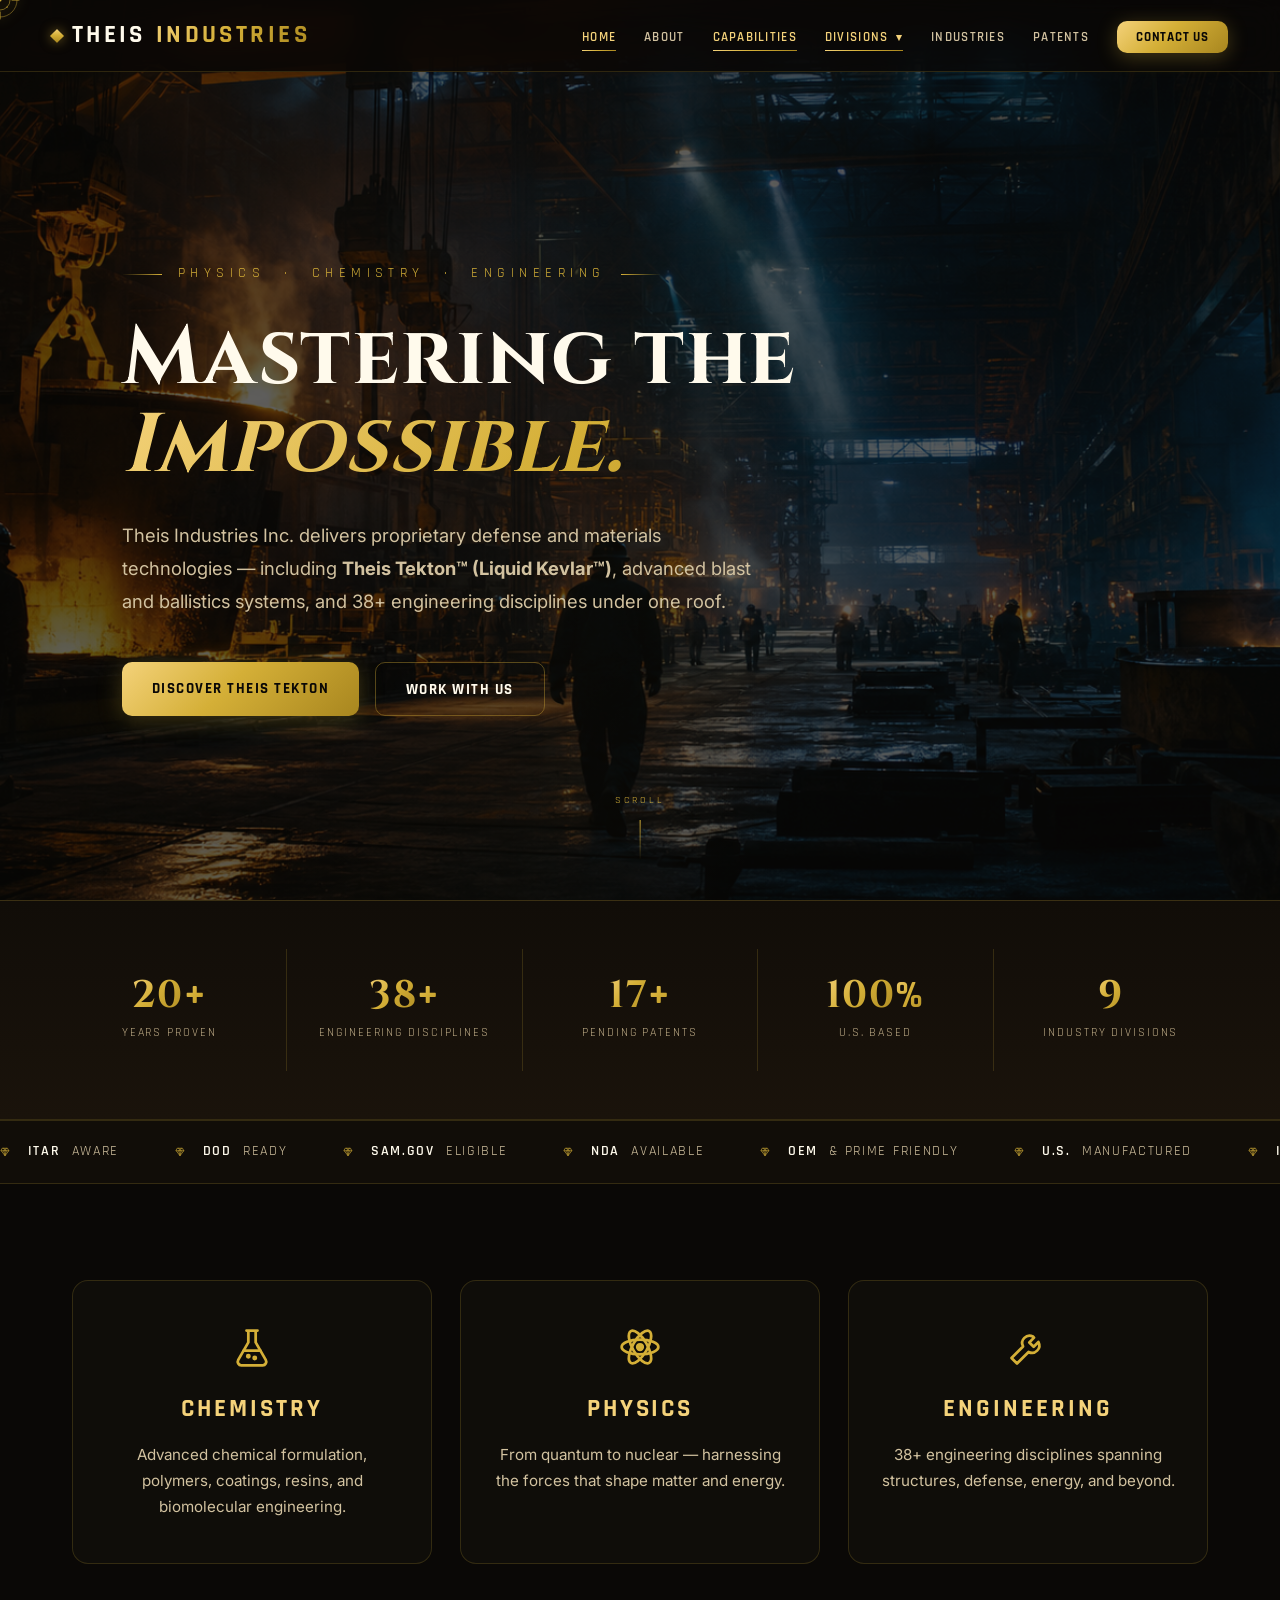
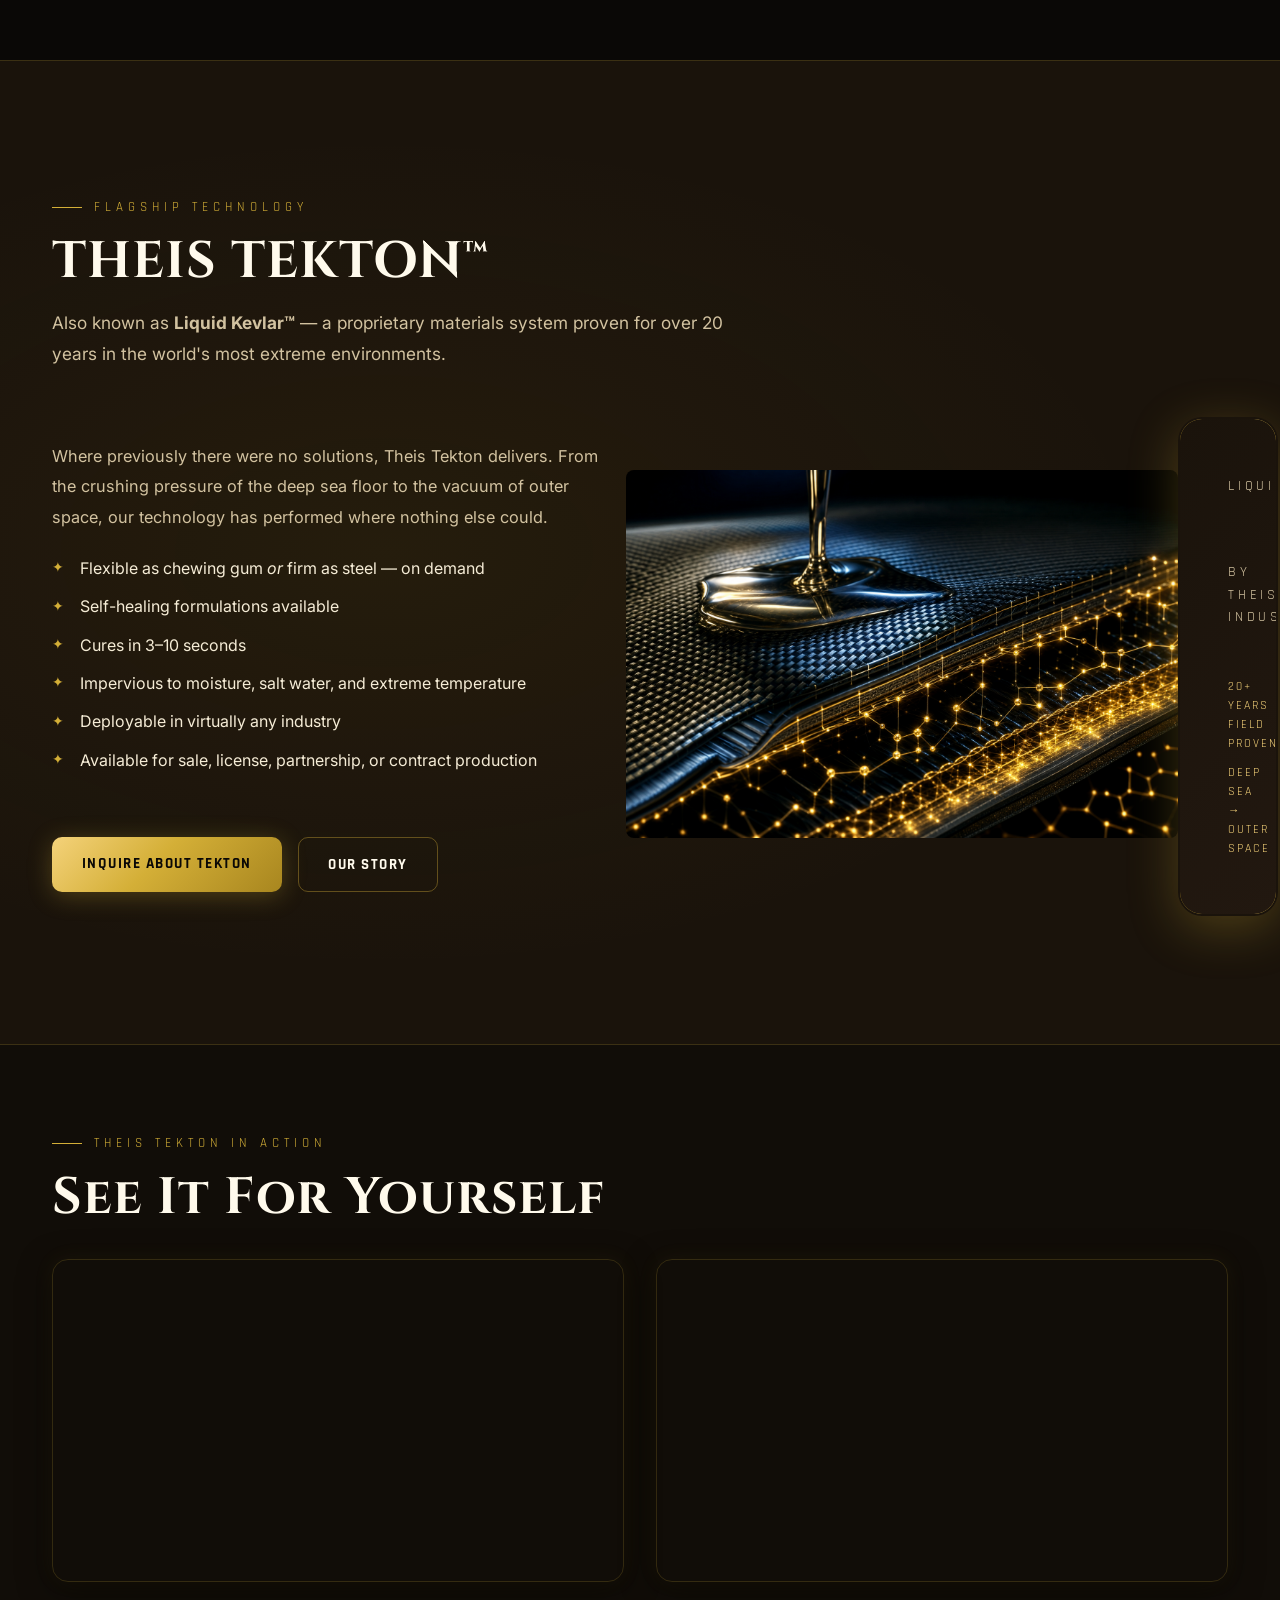
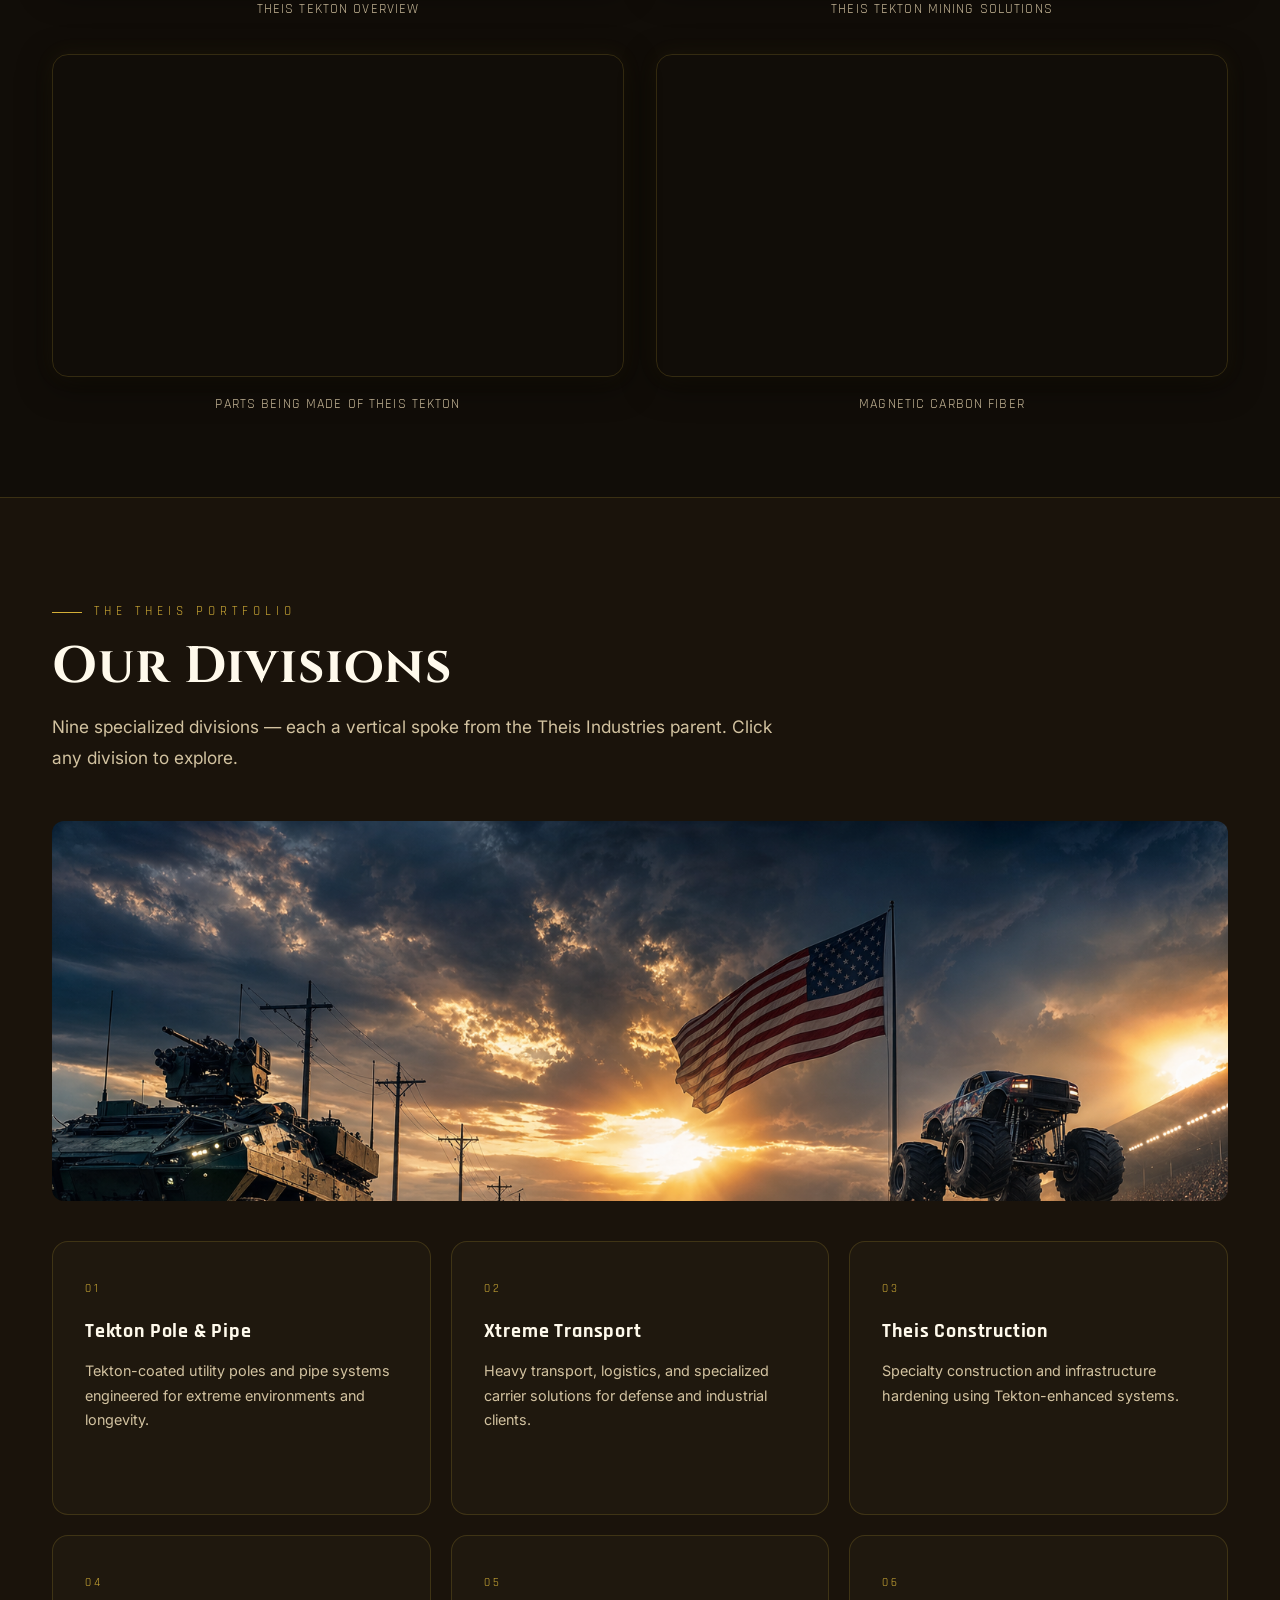
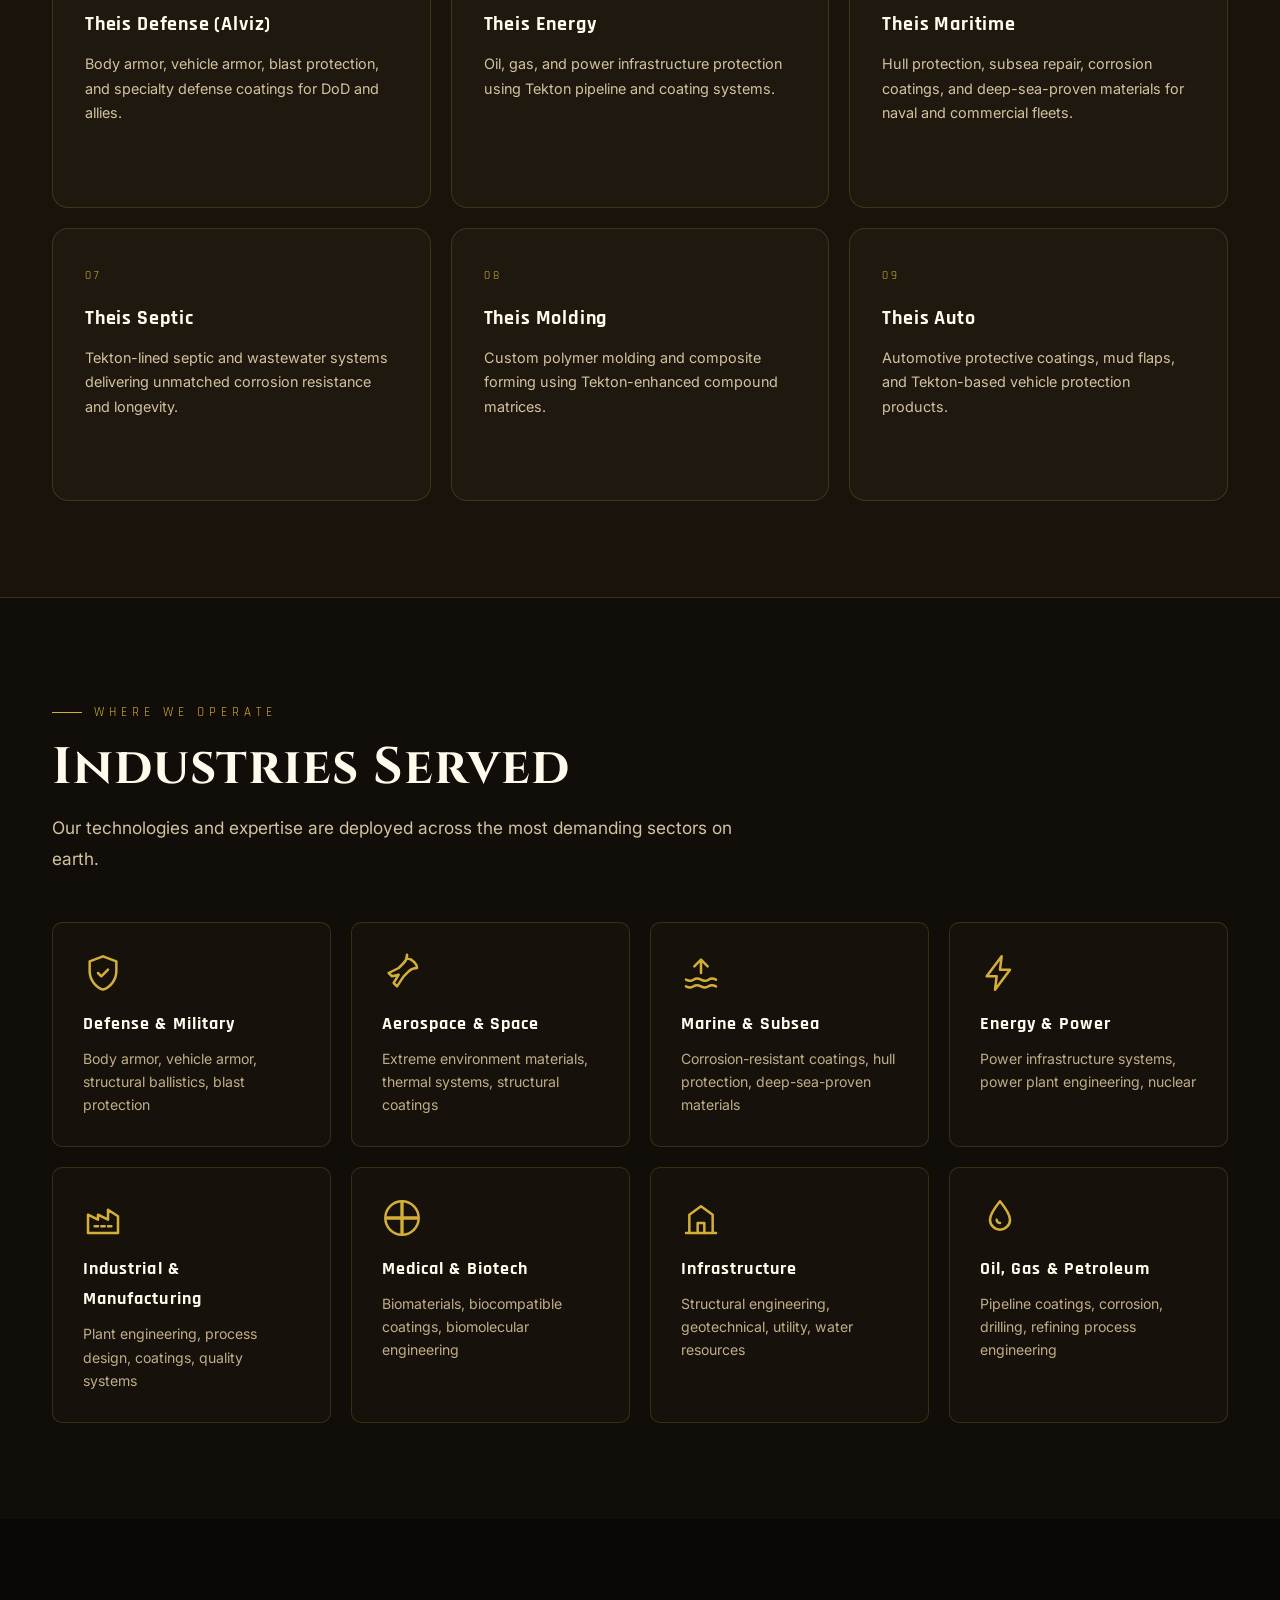
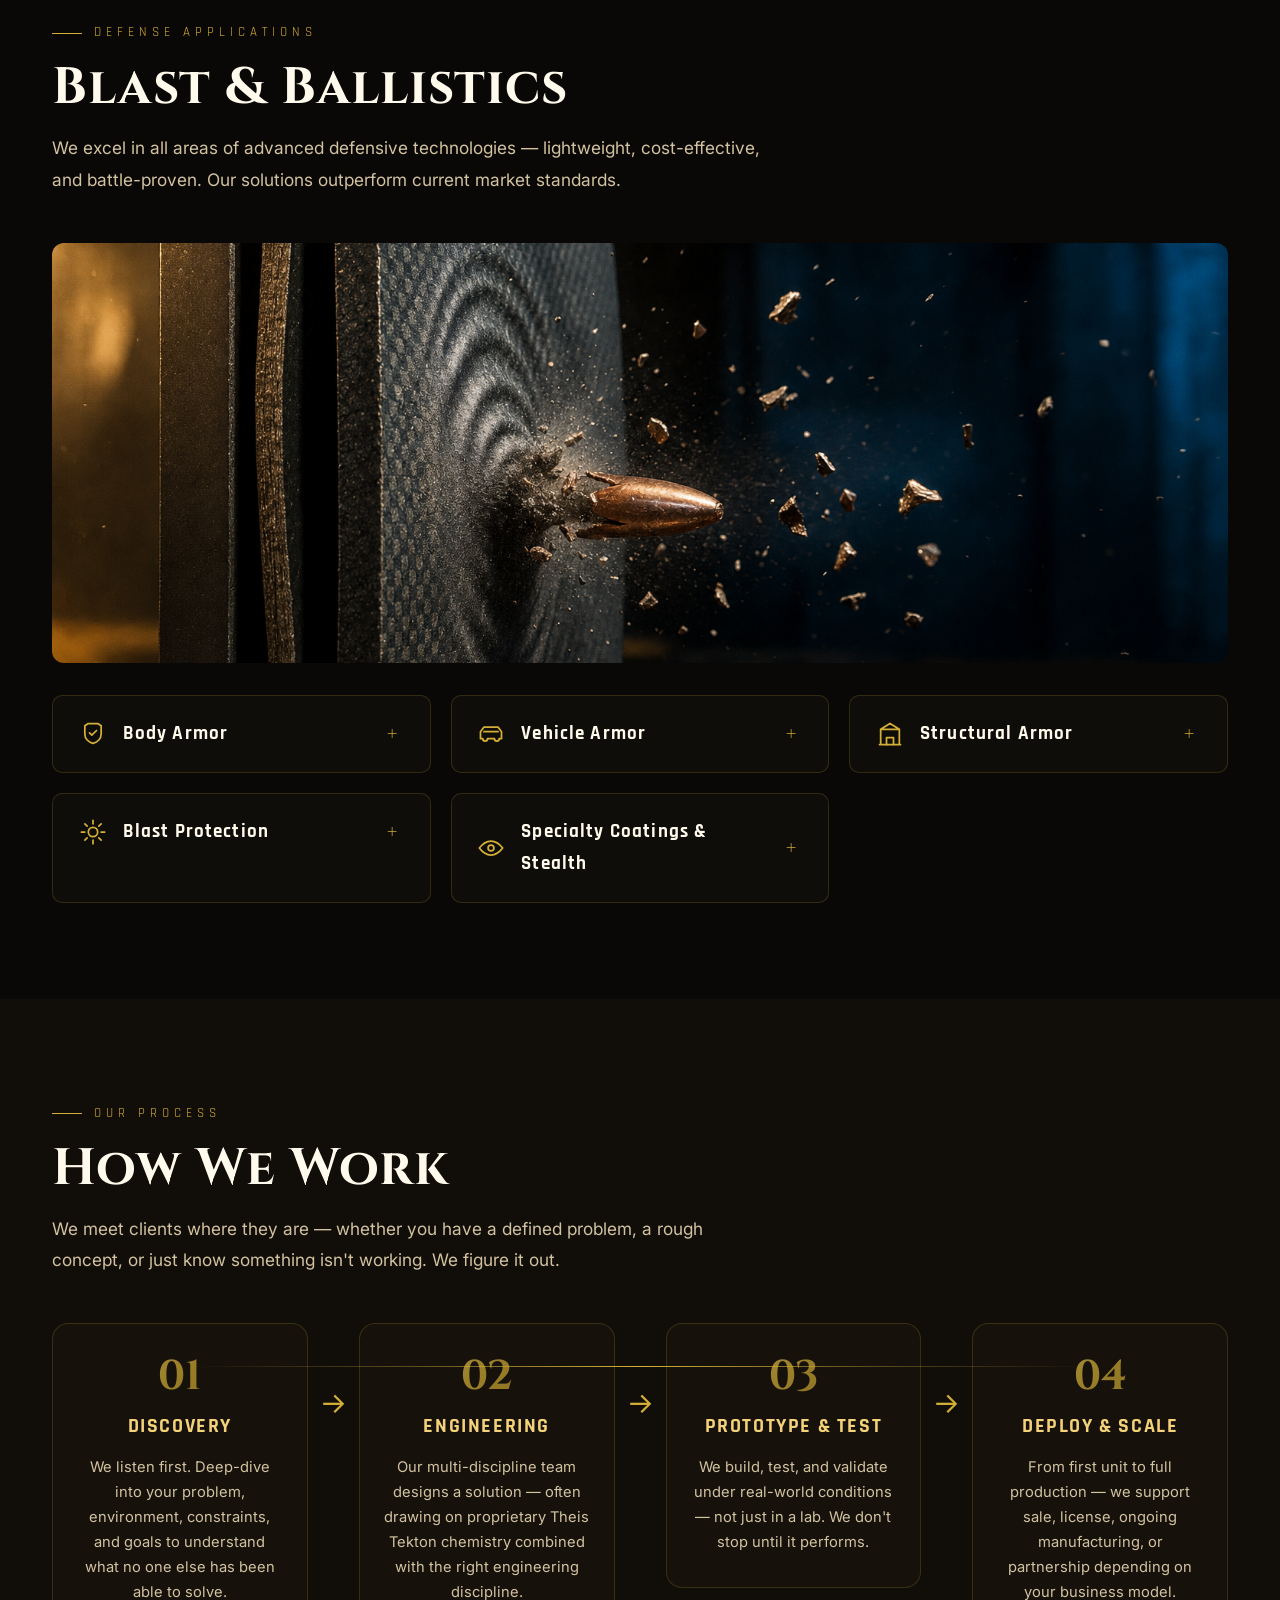
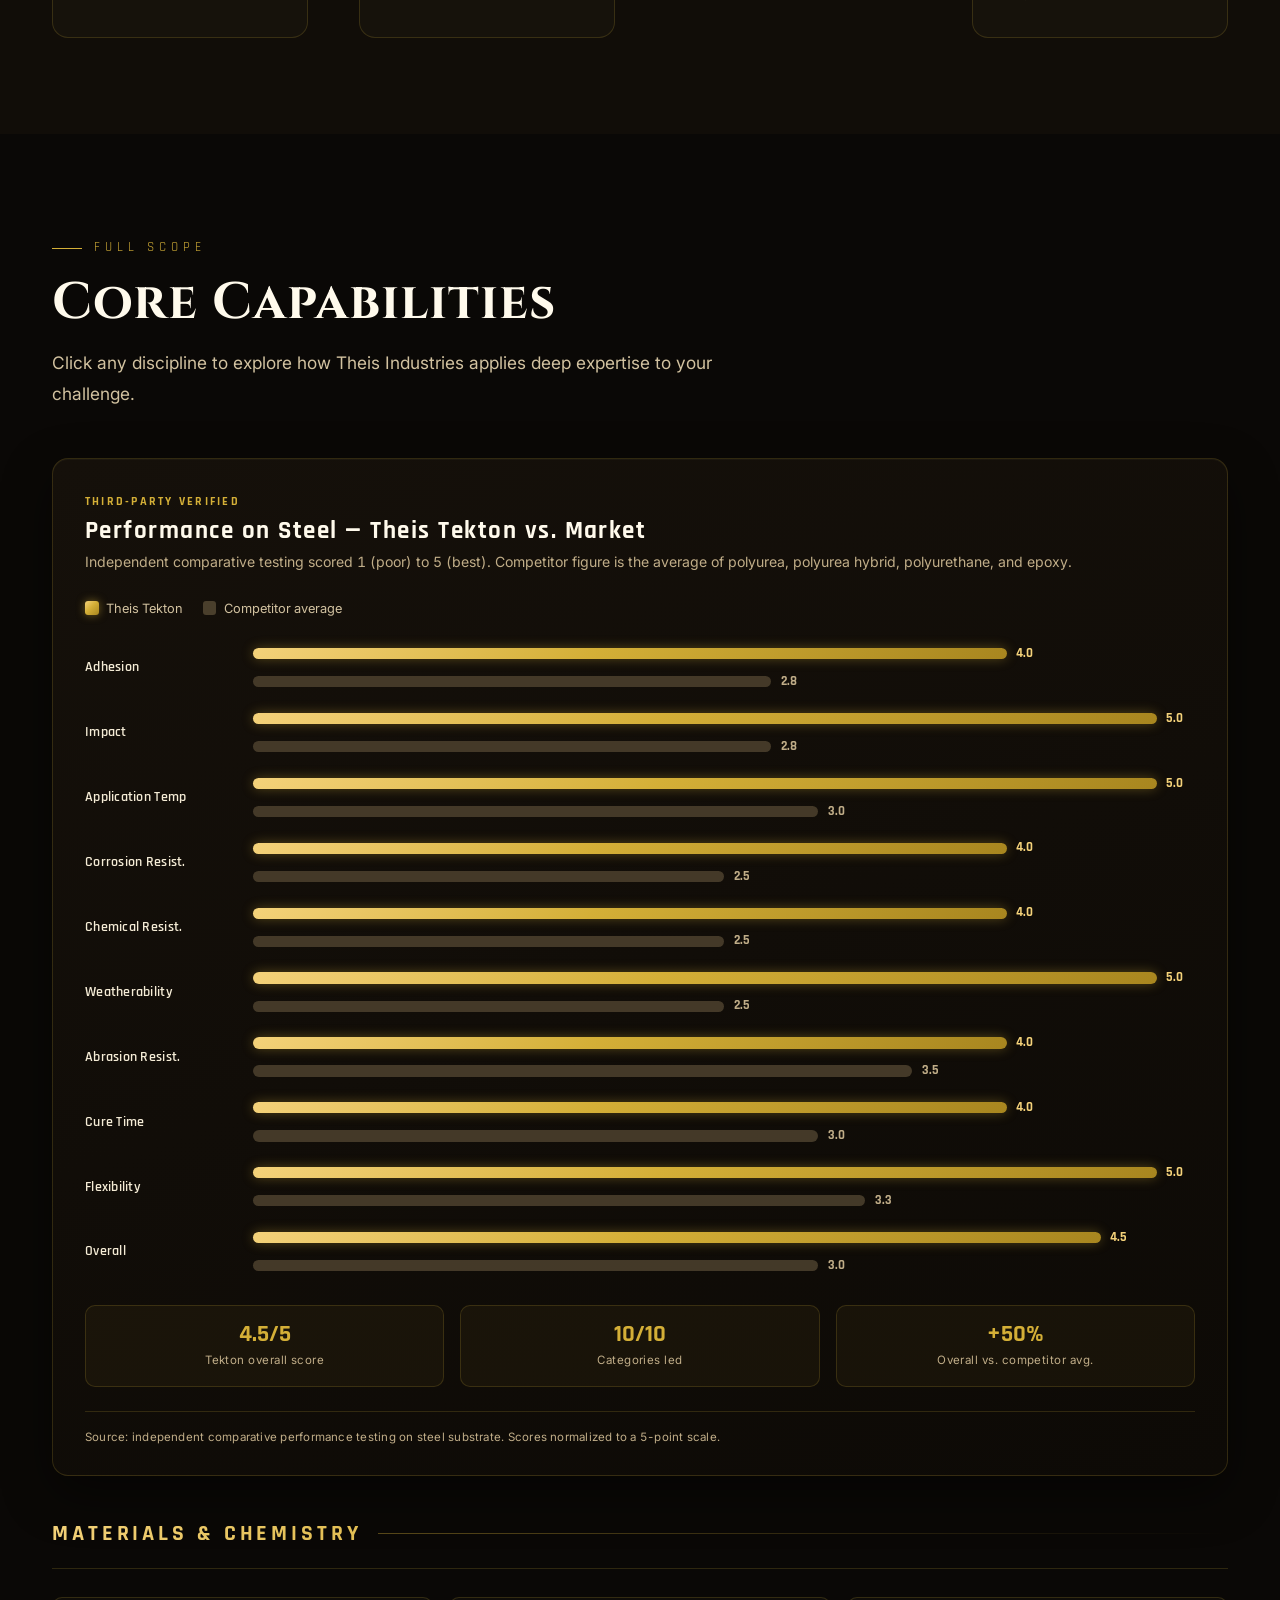
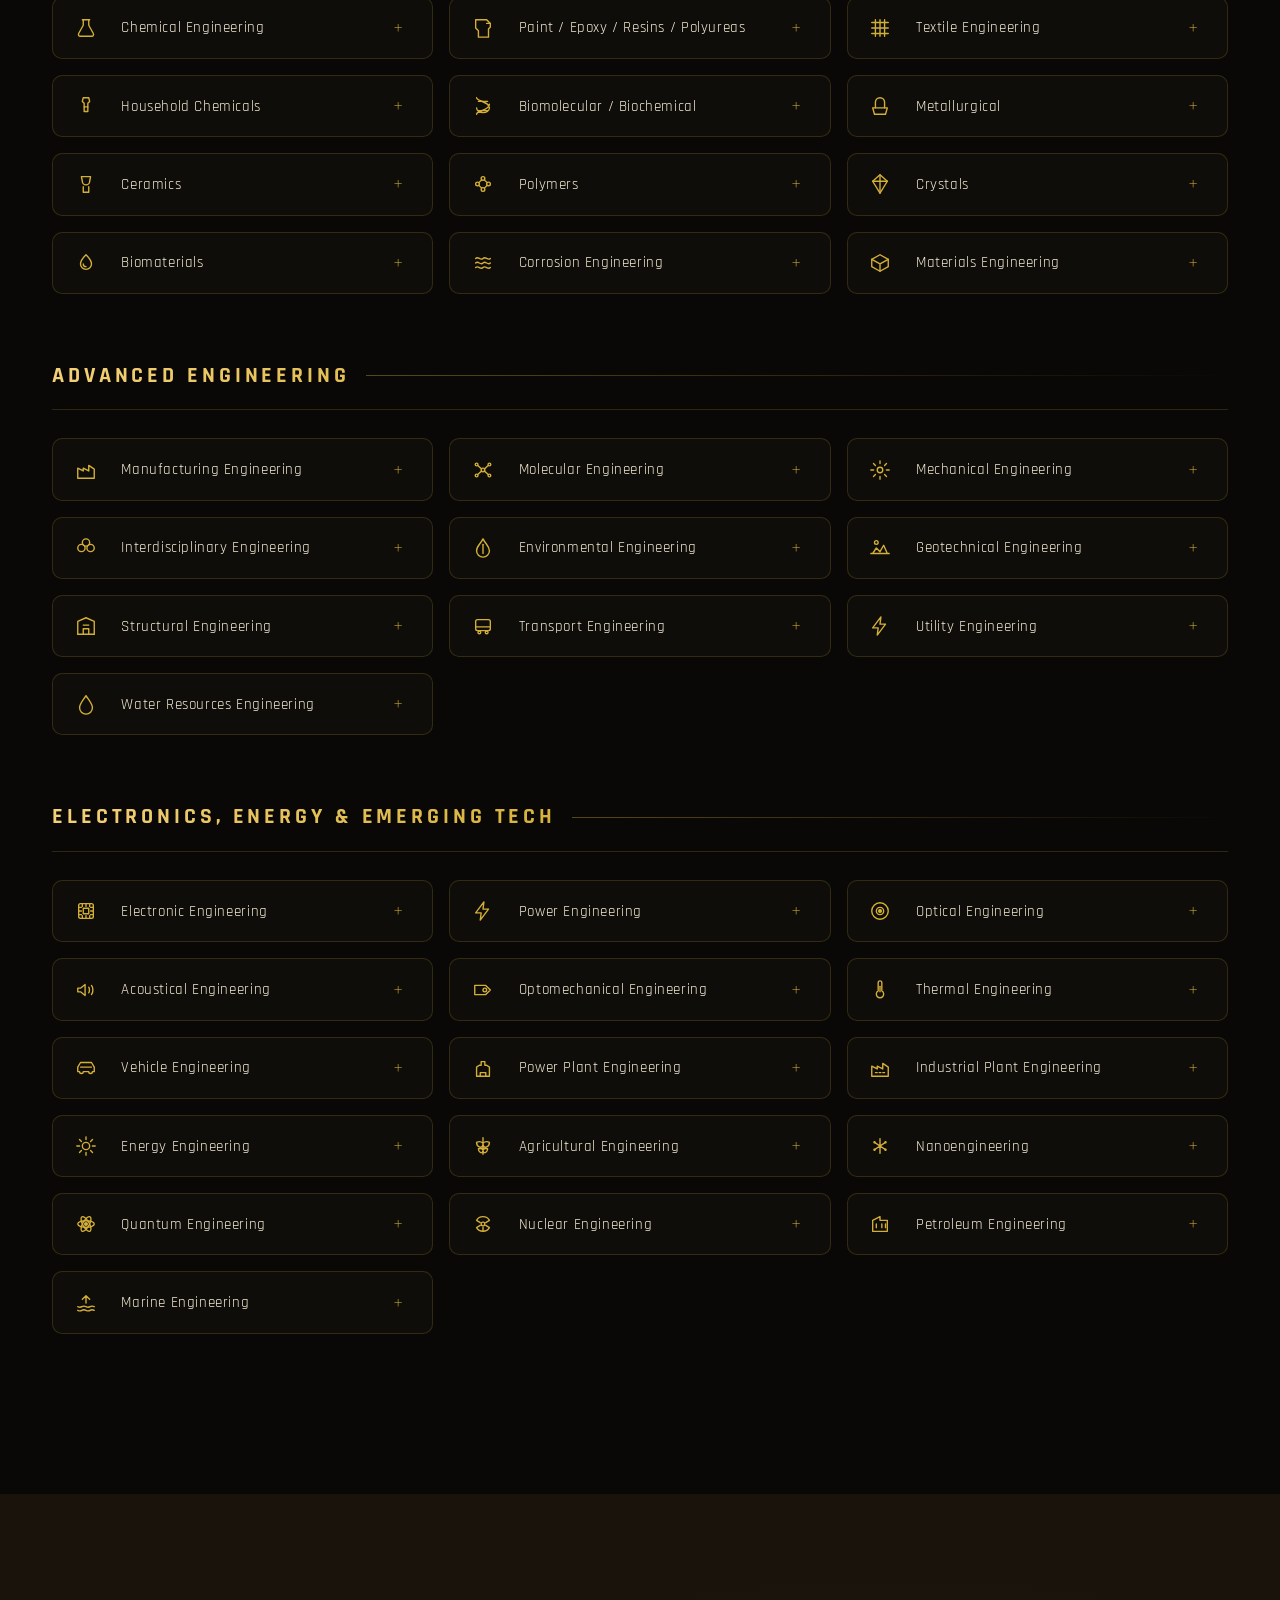
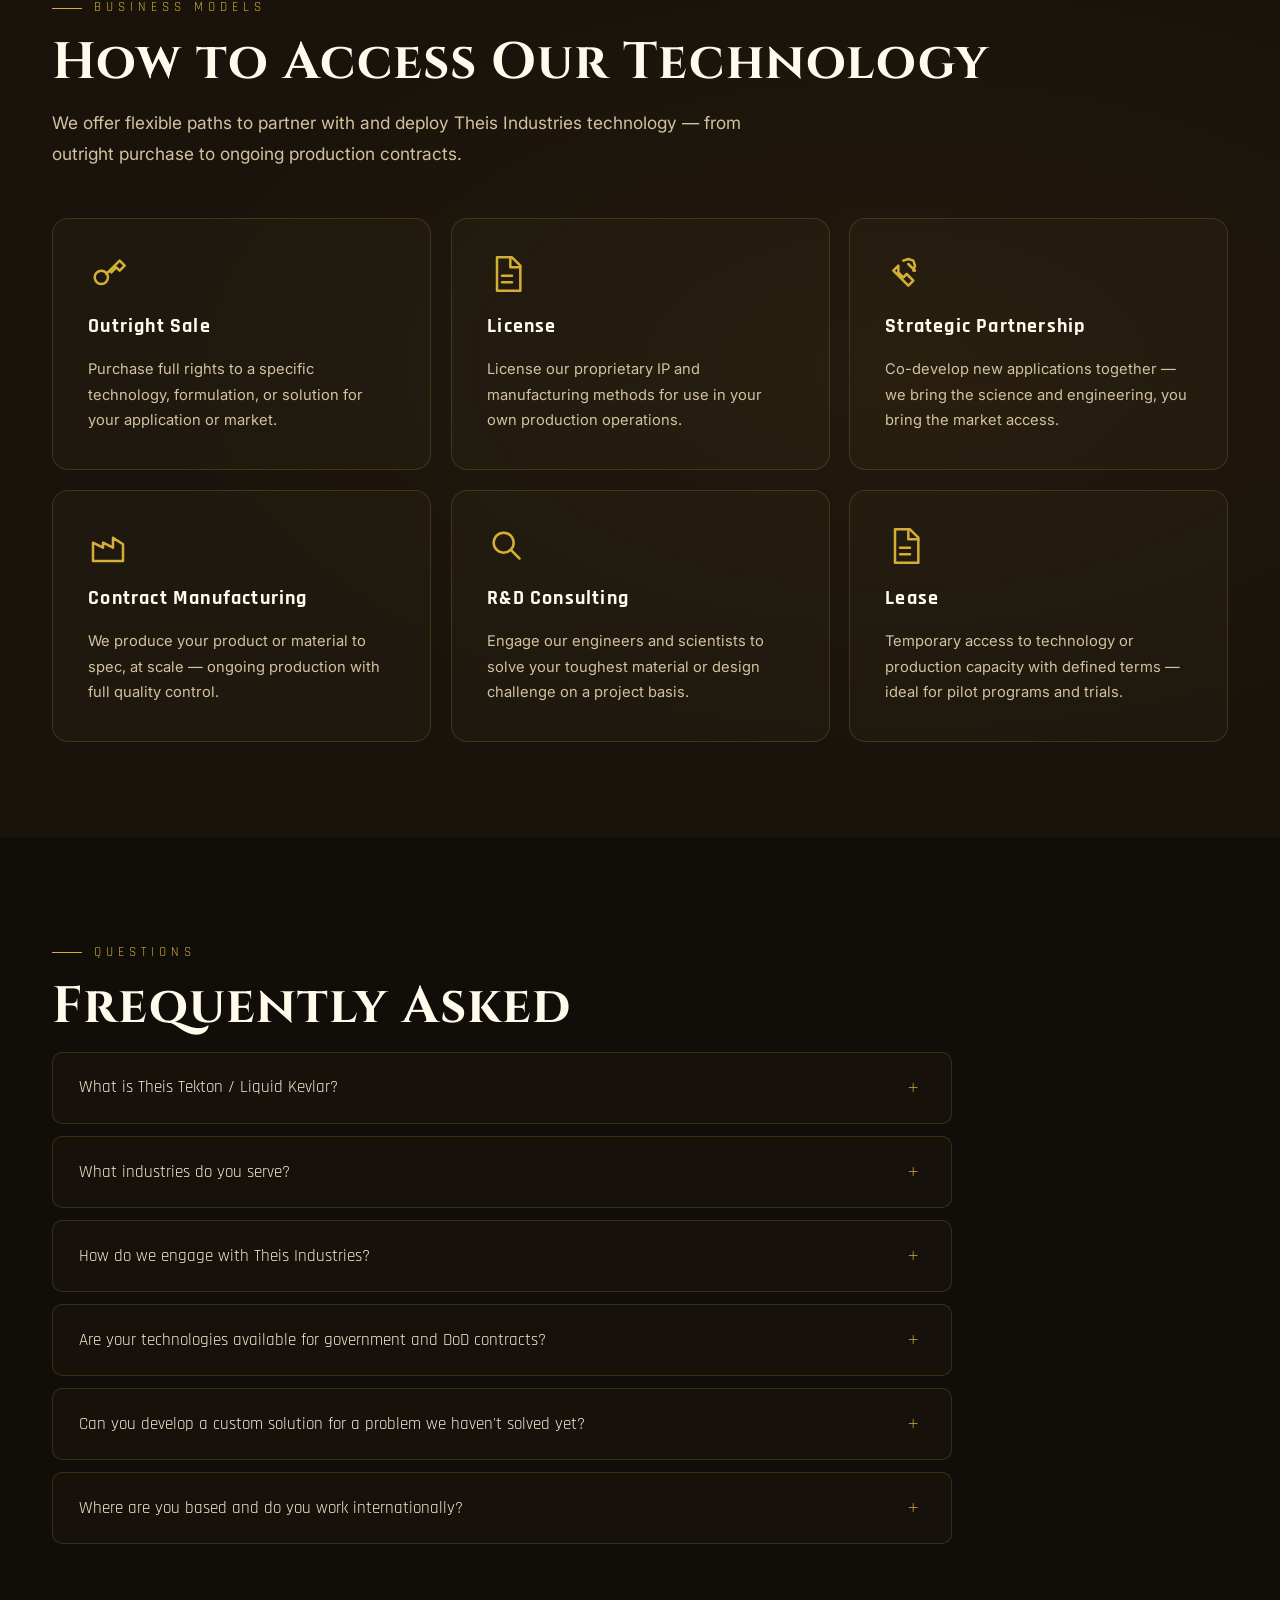
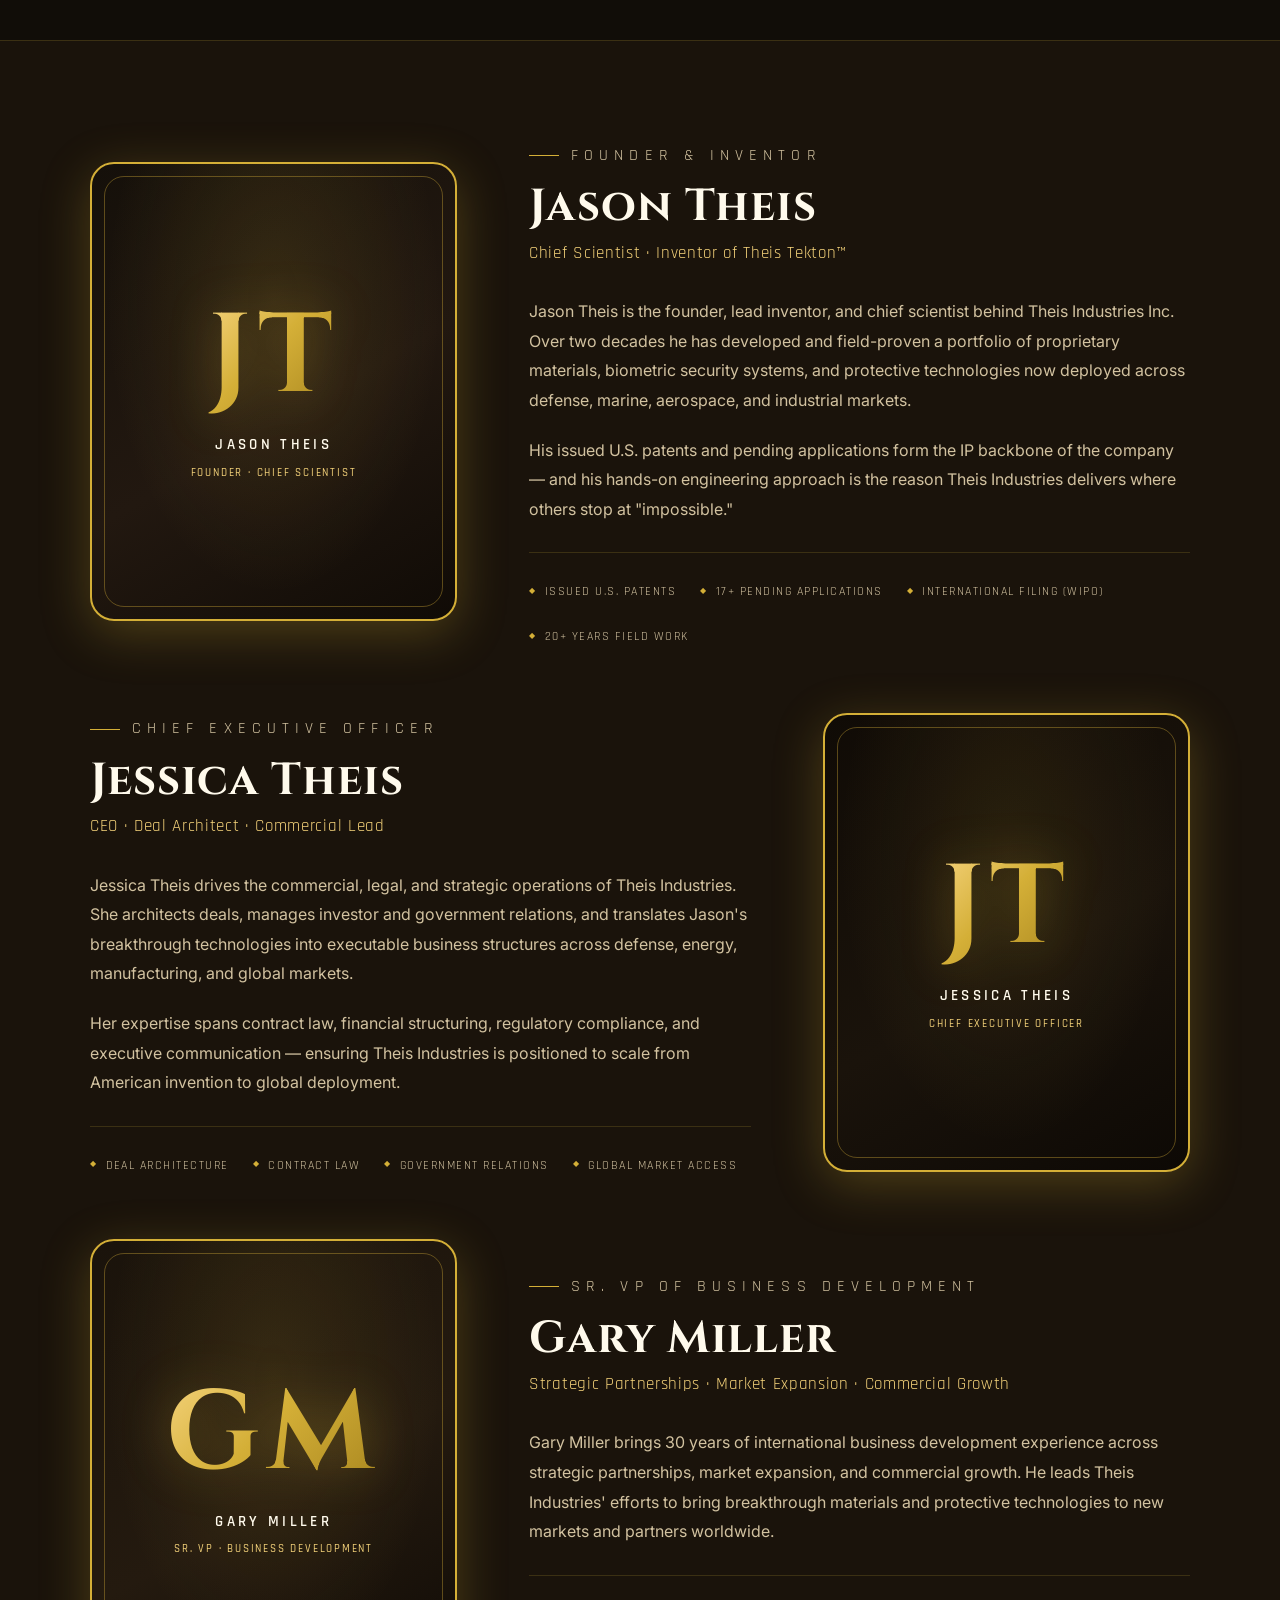
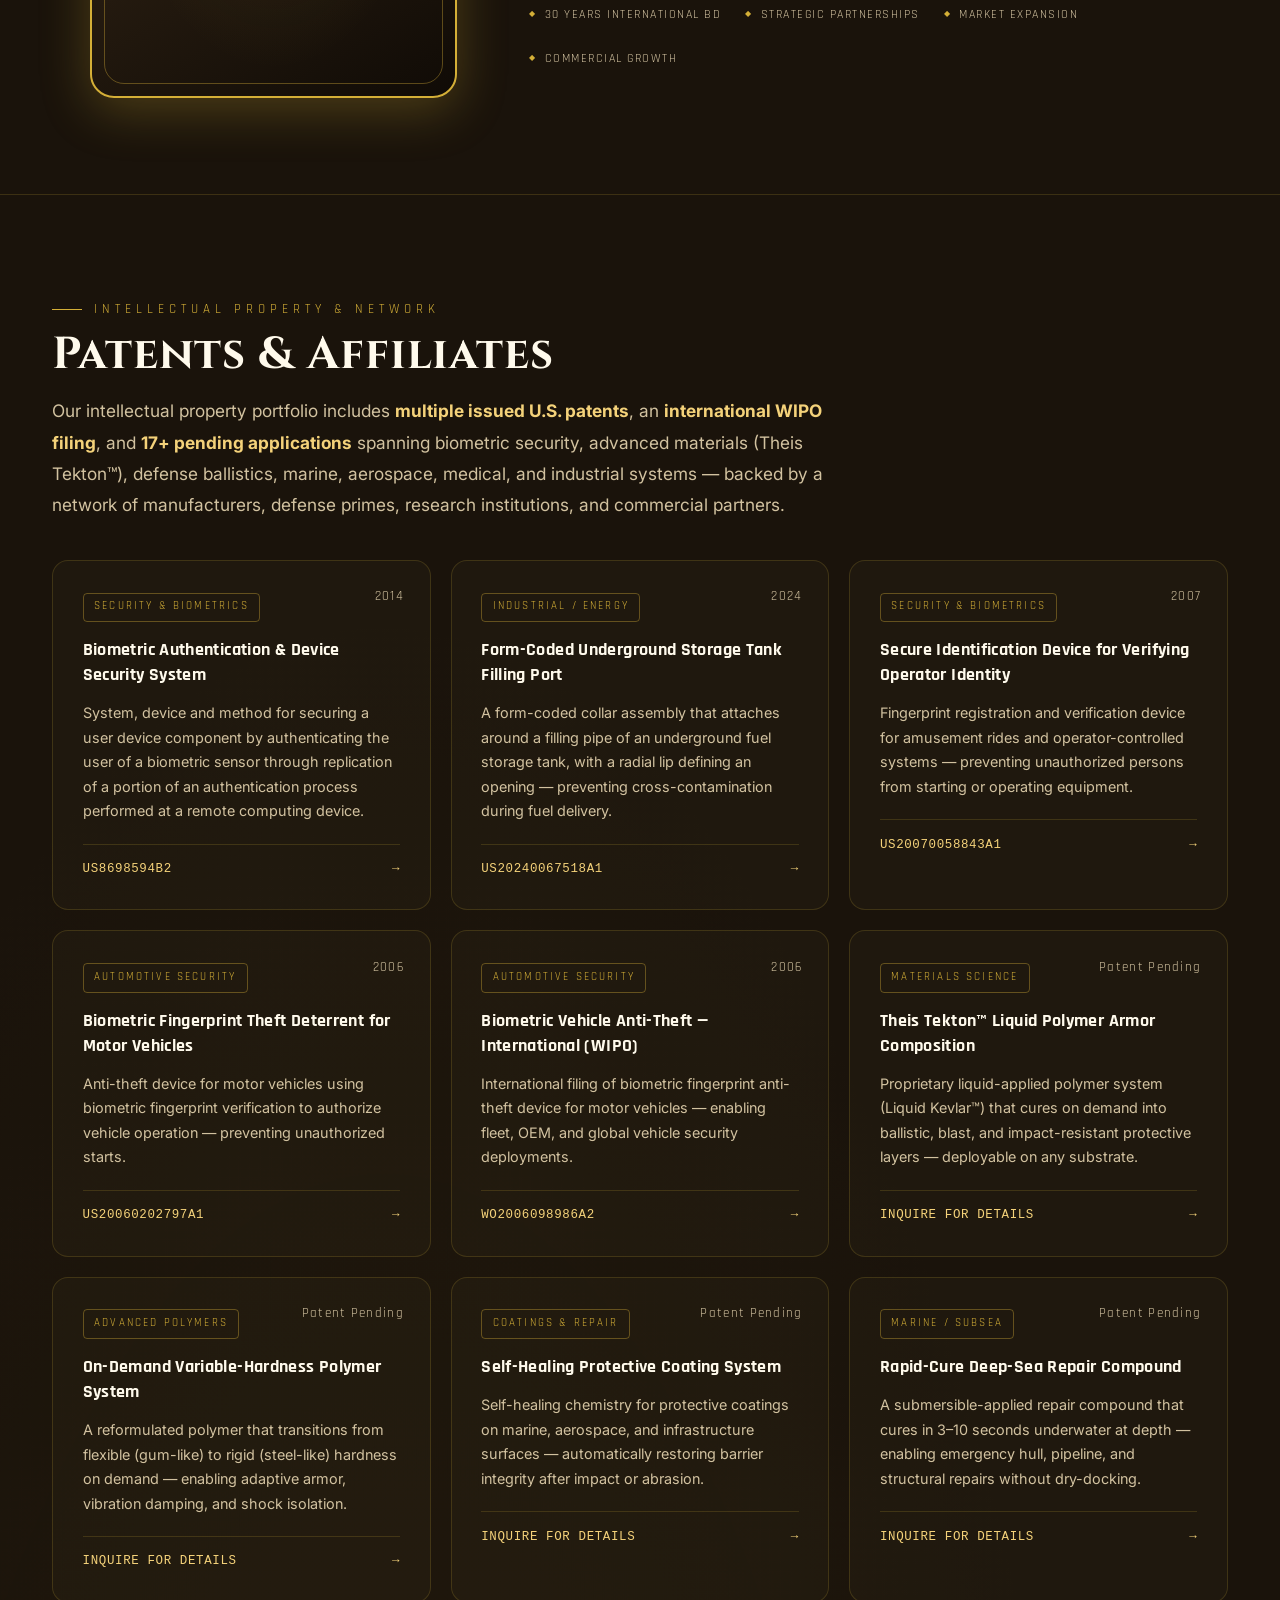
==== commit 89d20531: "Modernize charts to web-native cards + fix Energy wind/solar framing - Replace blurry Tekton bar-cha" ====
--- a/index.html
+++ b/index.html
@@ -304,7 +304,7 @@
       <a href="industries.html#energy" class="industry-card reveal">
         <div class="ind-icon" data-icon="energy"></div>
         <h4>Energy &amp; Power</h4>
-        <p>Renewable and conventional systems, power plant engineering, nuclear</p>
+        <p>Power infrastructure systems, power plant engineering, nuclear</p>
       </a>
       <a href="industries.html#industrial" class="industry-card reveal">
         <div class="ind-icon" data-icon="industrial"></div>
@@ -405,9 +405,32 @@
     <h2 class="reveal">Core Capabilities</h2>
     <p class="section-sub reveal">Click any discipline to explore how Theis Industries applies deep expertise to your challenge.</p>
 
-    <div style="margin:2.5rem 0;border-radius:12px;overflow:hidden;background:#110d08;padding:1.5rem;">
-      <p class="section-label" style="margin-bottom:1rem;">Third-Party Verified</p>
-      <img src="images/product-tekton-bar-chart.jpg" alt="Theis Tekton vs competitors performance chart" style="width:100%;border-radius:8px;">
+    <div class="theis-chart reveal" role="img" aria-label="Theis Tekton outperforms polyurea, polyurea hybrid, polyurethane, and epoxy coatings across ten performance categories on steel, scoring 4.5 out of 5 overall versus a competitor average of 3.0.">
+      <p class="theis-chart__eyebrow">Third-Party Verified</p>
+      <h3 class="theis-chart__title">Performance on Steel — Theis Tekton vs. Market</h3>
+      <p class="theis-chart__sub">Independent comparative testing scored 1 (poor) to 5 (best). Competitor figure is the average of polyurea, polyurea hybrid, polyurethane, and epoxy.</p>
+      <div class="theis-chart__legend">
+        <span class="theis-chart__legend-item"><span class="theis-chart__swatch theis-chart__swatch--tekton"></span> Theis Tekton</span>
+        <span class="theis-chart__legend-item"><span class="theis-chart__swatch theis-chart__swatch--comp"></span> Competitor average</span>
+      </div>
+      <div class="theis-chart__rows">
+        <div class="theis-chart__row"><span class="theis-chart__label">Adhesion</span><div class="theis-chart__track"><div class="theis-chart__bar-wrap"><div class="theis-chart__bar theis-chart__bar--tekton" style="--val:80%;"></div><span class="theis-chart__val">4.0</span></div><div class="theis-chart__bar-wrap"><div class="theis-chart__bar theis-chart__bar--comp" style="--val:55%;"></div><span class="theis-chart__val theis-chart__val--comp">2.8</span></div></div></div>
+        <div class="theis-chart__row"><span class="theis-chart__label">Impact</span><div class="theis-chart__track"><div class="theis-chart__bar-wrap"><div class="theis-chart__bar theis-chart__bar--tekton" style="--val:100%;"></div><span class="theis-chart__val">5.0</span></div><div class="theis-chart__bar-wrap"><div class="theis-chart__bar theis-chart__bar--comp" style="--val:55%;"></div><span class="theis-chart__val theis-chart__val--comp">2.8</span></div></div></div>
+        <div class="theis-chart__row"><span class="theis-chart__label">Application Temp</span><div class="theis-chart__track"><div class="theis-chart__bar-wrap"><div class="theis-chart__bar theis-chart__bar--tekton" style="--val:100%;"></div><span class="theis-chart__val">5.0</span></div><div class="theis-chart__bar-wrap"><div class="theis-chart__bar theis-chart__bar--comp" style="--val:60%;"></div><span class="theis-chart__val theis-chart__val--comp">3.0</span></div></div></div>
+        <div class="theis-chart__row"><span class="theis-chart__label">Corrosion Resist.</span><div class="theis-chart__track"><div class="theis-chart__bar-wrap"><div class="theis-chart__bar theis-chart__bar--tekton" style="--val:80%;"></div><span class="theis-chart__val">4.0</span></div><div class="theis-chart__bar-wrap"><div class="theis-chart__bar theis-chart__bar--comp" style="--val:50%;"></div><span class="theis-chart__val theis-chart__val--comp">2.5</span></div></div></div>
+        <div class="theis-chart__row"><span class="theis-chart__label">Chemical Resist.</span><div class="theis-chart__track"><div class="theis-chart__bar-wrap"><div class="theis-chart__bar theis-chart__bar--tekton" style="--val:80%;"></div><span class="theis-chart__val">4.0</span></div><div class="theis-chart__bar-wrap"><div class="theis-chart__bar theis-chart__bar--comp" style="--val:50%;"></div><span class="theis-chart__val theis-chart__val--comp">2.5</span></div></div></div>
+        <div class="theis-chart__row"><span class="theis-chart__label">Weatherability</span><div class="theis-chart__track"><div class="theis-chart__bar-wrap"><div class="theis-chart__bar theis-chart__bar--tekton" style="--val:100%;"></div><span class="theis-chart__val">5.0</span></div><div class="theis-chart__bar-wrap"><div class="theis-chart__bar theis-chart__bar--comp" style="--val:50%;"></div><span class="theis-chart__val theis-chart__val--comp">2.5</span></div></div></div>
+        <div class="theis-chart__row"><span class="theis-chart__label">Abrasion Resist.</span><div class="theis-chart__track"><div class="theis-chart__bar-wrap"><div class="theis-chart__bar theis-chart__bar--tekton" style="--val:80%;"></div><span class="theis-chart__val">4.0</span></div><div class="theis-chart__bar-wrap"><div class="theis-chart__bar theis-chart__bar--comp" style="--val:70%;"></div><span class="theis-chart__val theis-chart__val--comp">3.5</span></div></div></div>
+        <div class="theis-chart__row"><span class="theis-chart__label">Cure Time</span><div class="theis-chart__track"><div class="theis-chart__bar-wrap"><div class="theis-chart__bar theis-chart__bar--tekton" style="--val:80%;"></div><span class="theis-chart__val">4.0</span></div><div class="theis-chart__bar-wrap"><div class="theis-chart__bar theis-chart__bar--comp" style="--val:60%;"></div><span class="theis-chart__val theis-chart__val--comp">3.0</span></div></div></div>
+        <div class="theis-chart__row"><span class="theis-chart__label">Flexibility</span><div class="theis-chart__track"><div class="theis-chart__bar-wrap"><div class="theis-chart__bar theis-chart__bar--tekton" style="--val:100%;"></div><span class="theis-chart__val">5.0</span></div><div class="theis-chart__bar-wrap"><div class="theis-chart__bar theis-chart__bar--comp" style="--val:65%;"></div><span class="theis-chart__val theis-chart__val--comp">3.3</span></div></div></div>
+        <div class="theis-chart__row"><span class="theis-chart__label">Overall</span><div class="theis-chart__track"><div class="theis-chart__bar-wrap"><div class="theis-chart__bar theis-chart__bar--tekton" style="--val:90%;"></div><span class="theis-chart__val">4.5</span></div><div class="theis-chart__bar-wrap"><div class="theis-chart__bar theis-chart__bar--comp" style="--val:60%;"></div><span class="theis-chart__val theis-chart__val--comp">3.0</span></div></div></div>
+      </div>
+      <div class="theis-chart__callouts">
+        <div class="theis-chart__callout"><span class="theis-chart__callout-val">4.5/5</span><span class="theis-chart__callout-label">Tekton overall score</span></div>
+        <div class="theis-chart__callout"><span class="theis-chart__callout-val">10/10</span><span class="theis-chart__callout-label">Categories led</span></div>
+        <div class="theis-chart__callout"><span class="theis-chart__callout-val">+50%</span><span class="theis-chart__callout-label">Overall vs. competitor avg.</span></div>
+      </div>
+      <p class="theis-chart__footnote">Source: independent comparative performance testing on steel substrate. Scores normalized to a 5-point scale.</p>
     </div>
 
     <div class="cap-group reveal">
@@ -456,7 +479,7 @@
         <div class="cap-card" onclick="toggleCard(this)"><div class="cap-header"><span data-icon="vehicle"></span> Vehicle Engineering <span class="toggle-icon">+</span></div><div class="cap-body">Ground and airborne vehicle systems engineering — including armoring, powertrains, structures, and advanced mobility platforms.</div></div>
         <div class="cap-card" onclick="toggleCard(this)"><div class="cap-header"><span data-icon="powerplant"></span> Power Plant Engineering <span class="toggle-icon">+</span></div><div class="cap-body">Design, optimization, and maintenance support for conventional, nuclear, and alternative energy power generation facilities.</div></div>
         <div class="cap-card" onclick="toggleCard(this)"><div class="cap-header"><span data-icon="industrial_plant"></span> Industrial Plant Engineering <span class="toggle-icon">+</span></div><div class="cap-body">Full industrial facility design from process flow to layout, safety systems, and commissioning support.</div></div>
-        <div class="cap-card" onclick="toggleCard(this)"><div class="cap-header"><span data-icon="energy_eng"></span> Energy Engineering <span class="toggle-icon">+</span></div><div class="cap-body">Renewable and conventional energy systems design, efficiency optimization, and storage integration across sectors.</div></div>
+        <div class="cap-card" onclick="toggleCard(this)"><div class="cap-header"><span data-icon="energy_eng"></span> Energy Engineering <span class="toggle-icon">+</span></div><div class="cap-body">Power infrastructure and conventional energy systems design, efficiency optimization, and storage integration across sectors.</div></div>
         <div class="cap-card" onclick="toggleCard(this)"><div class="cap-header"><span data-icon="agricultural"></span> Agricultural Engineering <span class="toggle-icon">+</span></div><div class="cap-body">Precision agriculture systems, irrigation technology, soil chemistry, and farm infrastructure engineering.</div></div>
         <div class="cap-card" onclick="toggleCard(this)"><div class="cap-header"><span data-icon="nano"></span> Nanoengineering <span class="toggle-icon">+</span></div><div class="cap-body">Nanotechnology research and development for advanced materials, coatings, drug delivery, and electronics at atomic scale.</div></div>
         <div class="cap-card" onclick="toggleCard(this)"><div class="cap-header"><span data-icon="quantum"></span> Quantum Engineering <span class="toggle-icon">+</span></div><div class="cap-body">Applied quantum mechanics for computing, sensing, communications, and materials characterization at the frontier of physics.</div></div>
--- a/style.css
+++ b/style.css
@@ -4175,3 +4175,85 @@
 .defense-photo-label h4 { font-family: 'Rajdhani', sans-serif; font-size: 1rem; color: #d4af37; margin: 0 0 0.2rem; text-transform: uppercase; letter-spacing: 0.08em; }
 .defense-photo-label p { font-size: 0.8rem; color: #9c8b6d; margin: 0; }
 @media (max-width: 700px) { .defense-photo-grid { grid-template-columns: 1fr; } }
+
+/* ═══════════════════════════════════════════════════════
+   MODERN WEB-NATIVE CHARTS — premium Theis card surfaces
+   crisp dark cards, gold accents, tabular numbers
+═══════════════════════════════════════════════════════ */
+.theis-chart {
+  background: linear-gradient(160deg, #15100a 0%, #0d0a06 100%);
+  border: 1px solid var(--border);
+  border-radius: var(--radius-lg);
+  padding: 2rem 2rem 1.75rem;
+  margin: 2.5rem 0;
+  box-shadow: 0 18px 50px rgba(0,0,0,0.45), inset 0 1px 0 rgba(255,235,180,0.04);
+  font-variant-numeric: tabular-nums;
+  -moz-font-feature-settings: "tnum"; -webkit-font-feature-settings: "tnum"; font-feature-settings: "tnum";
+}
+.theis-chart__eyebrow {
+  font-family: var(--font-head); font-weight: 700; font-size: 0.78rem;
+  letter-spacing: 0.18em; text-transform: uppercase; color: var(--accent);
+  margin: 0 0 0.35rem;
+}
+.theis-chart__title {
+  font-family: var(--font-head); font-weight: 700; font-size: clamp(1.15rem, 2.4vw, 1.55rem);
+  color: var(--text-bright); margin: 0 0 0.25rem; line-height: 1.2;
+}
+.theis-chart__sub { font-family: var(--font-body); font-size: 0.88rem; color: var(--muted); margin: 0 0 1.5rem; }
+
+/* legend */
+.theis-chart__legend { display: flex; flex-wrap: wrap; gap: 0.4rem 1.25rem; margin: 0 0 1.5rem; }
+.theis-chart__legend-item { display: inline-flex; align-items: center; gap: 0.45rem; font-family: var(--font-body); font-size: 0.8rem; color: var(--muted-strong); }
+.theis-chart__swatch { width: 0.85rem; height: 0.85rem; border-radius: 3px; flex: none; }
+.theis-chart__swatch--tekton { background: var(--grad-gold); box-shadow: 0 0 8px rgba(212,175,55,0.5); }
+.theis-chart__swatch--comp { background: #4a3f2c; }
+
+/* horizontal bar rows */
+.theis-chart__rows { display: grid; gap: 0.95rem; }
+.theis-chart__row { display: grid; grid-template-columns: 9.5rem 1fr; align-items: center; gap: 1rem; }
+.theis-chart__label { font-family: var(--font-head); font-weight: 600; font-size: 0.85rem; color: var(--text); letter-spacing: 0.02em; }
+.theis-chart__track { position: relative; display: grid; gap: 0.4rem; }
+.theis-chart__bar-wrap { position: relative; display: flex; align-items: center; gap: 0.6rem; }
+.theis-chart__bar {
+  height: 0.7rem; border-radius: 999px; min-width: 2px;
+  transition: width 0.9s cubic-bezier(.22,1,.36,1);
+  width: var(--val);
+}
+.theis-chart__bar--tekton { background: var(--grad-gold); box-shadow: 0 0 12px rgba(212,175,55,0.35); }
+.theis-chart__bar--comp { background: #4a3f2c; opacity: 0.9; }
+.theis-chart__val { font-family: var(--font-head); font-weight: 700; font-size: 0.82rem; color: var(--accent-light); min-width: 1.8rem; }
+.theis-chart__val--comp { color: var(--muted); }
+
+.theis-chart__footnote { font-family: var(--font-body); font-size: 0.72rem; color: var(--muted); margin: 1.5rem 0 0; padding-top: 1rem; border-top: 1px solid var(--border); letter-spacing: 0.02em; }
+
+/* compact stat callouts row */
+.theis-chart__callouts { display: grid; grid-template-columns: repeat(3,1fr); gap: 1rem; margin: 1.75rem 0 0; }
+.theis-chart__callout { text-align: center; background: rgba(212,175,55,0.05); border: 1px solid var(--border); border-radius: var(--radius); padding: 1rem 0.5rem; }
+.theis-chart__callout-val { display: block; font-family: var(--font-head); font-weight: 700; font-size: 1.5rem; color: var(--accent); line-height: 1; }
+.theis-chart__callout-label { display: block; font-family: var(--font-body); font-size: 0.72rem; color: var(--muted); margin-top: 0.35rem; letter-spacing: 0.04em; }
+
+@media (max-width: 560px) {
+  .theis-chart { padding: 1.5rem 1.15rem 1.35rem; }
+  .theis-chart__row { grid-template-columns: 1fr; gap: 0.35rem; }
+  .theis-chart__label { font-size: 0.8rem; }
+  .theis-chart__callouts { grid-template-columns: 1fr; }
+}
+
+/* framed evidence card for real test-instrumentation captures */
+.evidence-card {
+  background: linear-gradient(160deg, #15100a 0%, #0d0a06 100%);
+  border: 1px solid var(--border);
+  border-radius: var(--radius-lg);
+  overflow: hidden;
+  box-shadow: 0 14px 40px rgba(0,0,0,0.4);
+  transition: border-color 0.3s, transform 0.3s;
+}
+.evidence-card:hover { border-color: var(--border-strong); transform: translateY(-3px); }
+.evidence-card__media { background: #f4f1ea; padding: 0.75rem; }
+.evidence-card__media img { width: 100%; display: block; border-radius: 4px; }
+.evidence-card__cap { display: flex; align-items: baseline; gap: 0.5rem; padding: 0.85rem 1rem 1rem; }
+.evidence-card__num { font-family: var(--font-head); font-weight: 700; font-size: 0.78rem; color: var(--accent); letter-spacing: 0.08em; flex: none; }
+.evidence-card__cap p { font-family: var(--font-body); font-size: 0.8rem; color: var(--muted-strong); margin: 0; line-height: 1.5; }
+.evidence-grid { display: grid; grid-template-columns: repeat(3,1fr); gap: 1.25rem; margin-bottom: 2rem; }
+@media (max-width: 900px) { .evidence-grid { grid-template-columns: repeat(2,1fr); } }
+@media (max-width: 560px) { .evidence-grid { grid-template-columns: 1fr; } }
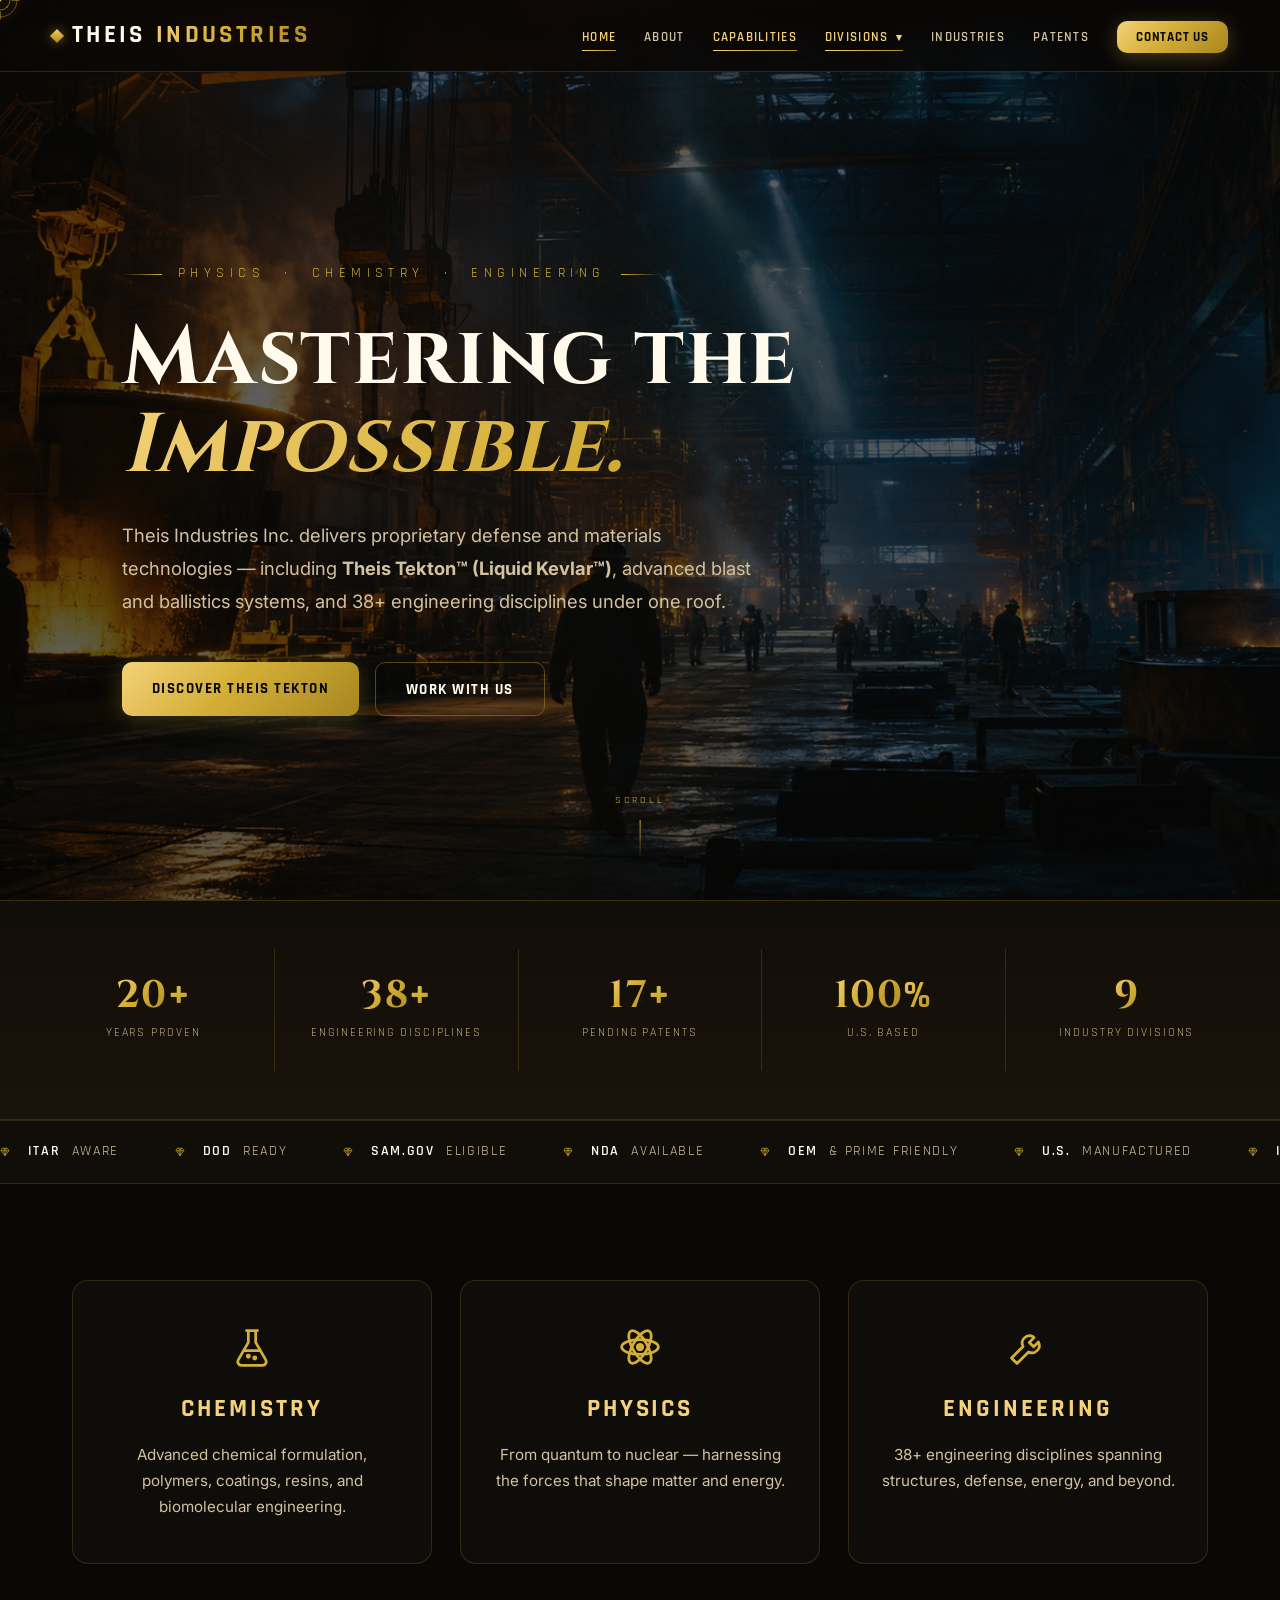
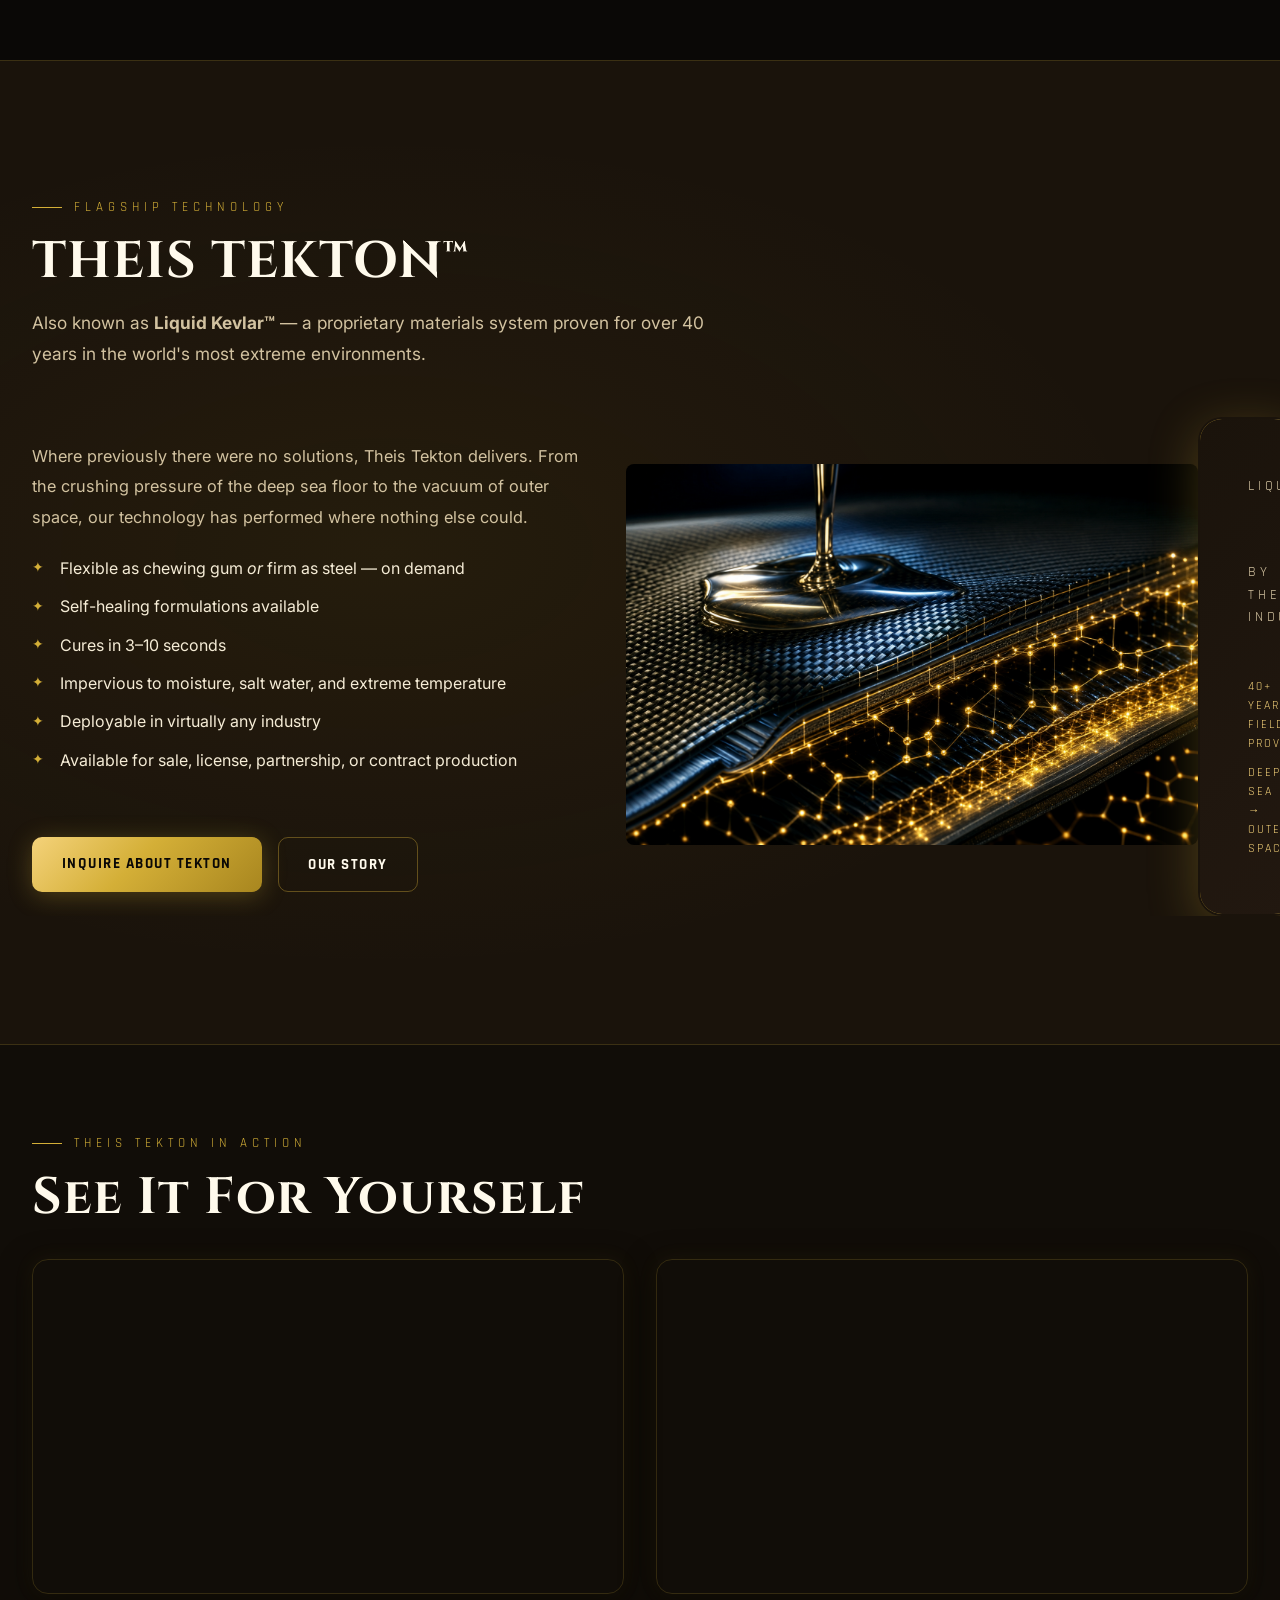
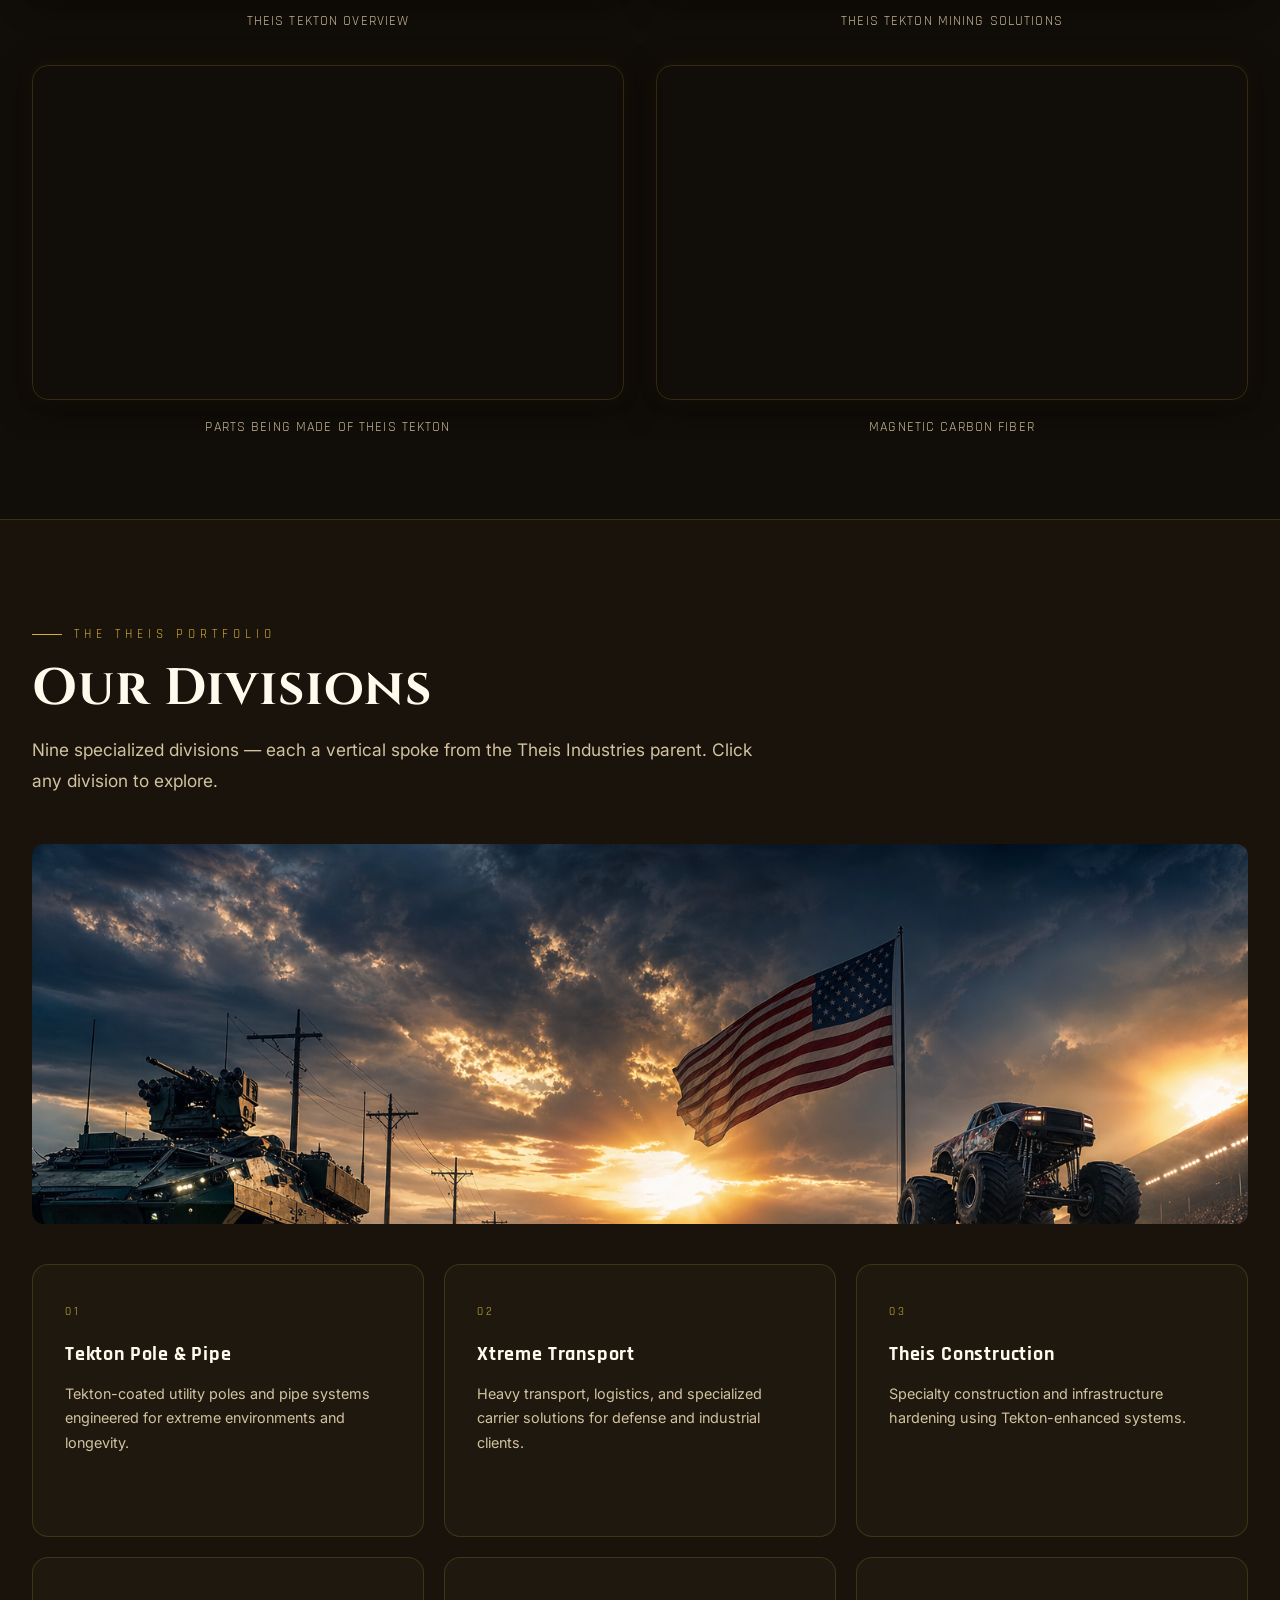
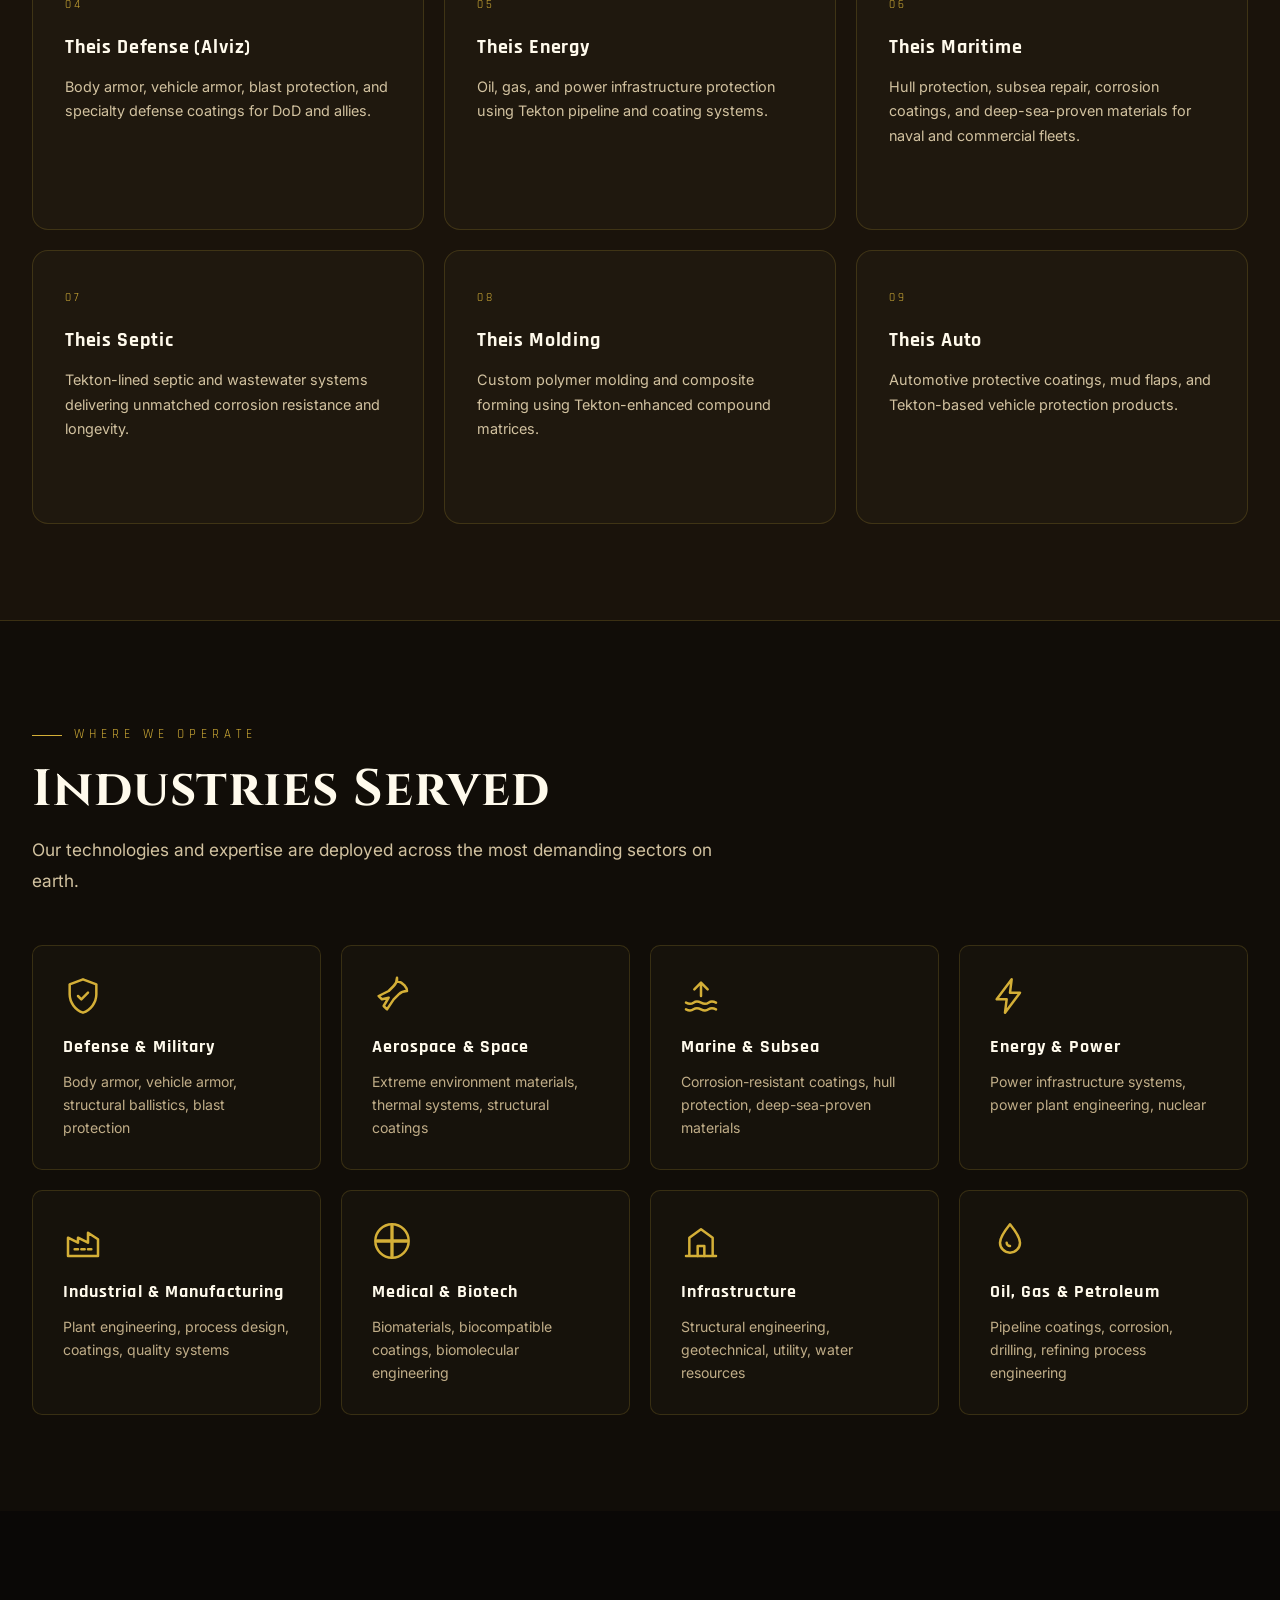
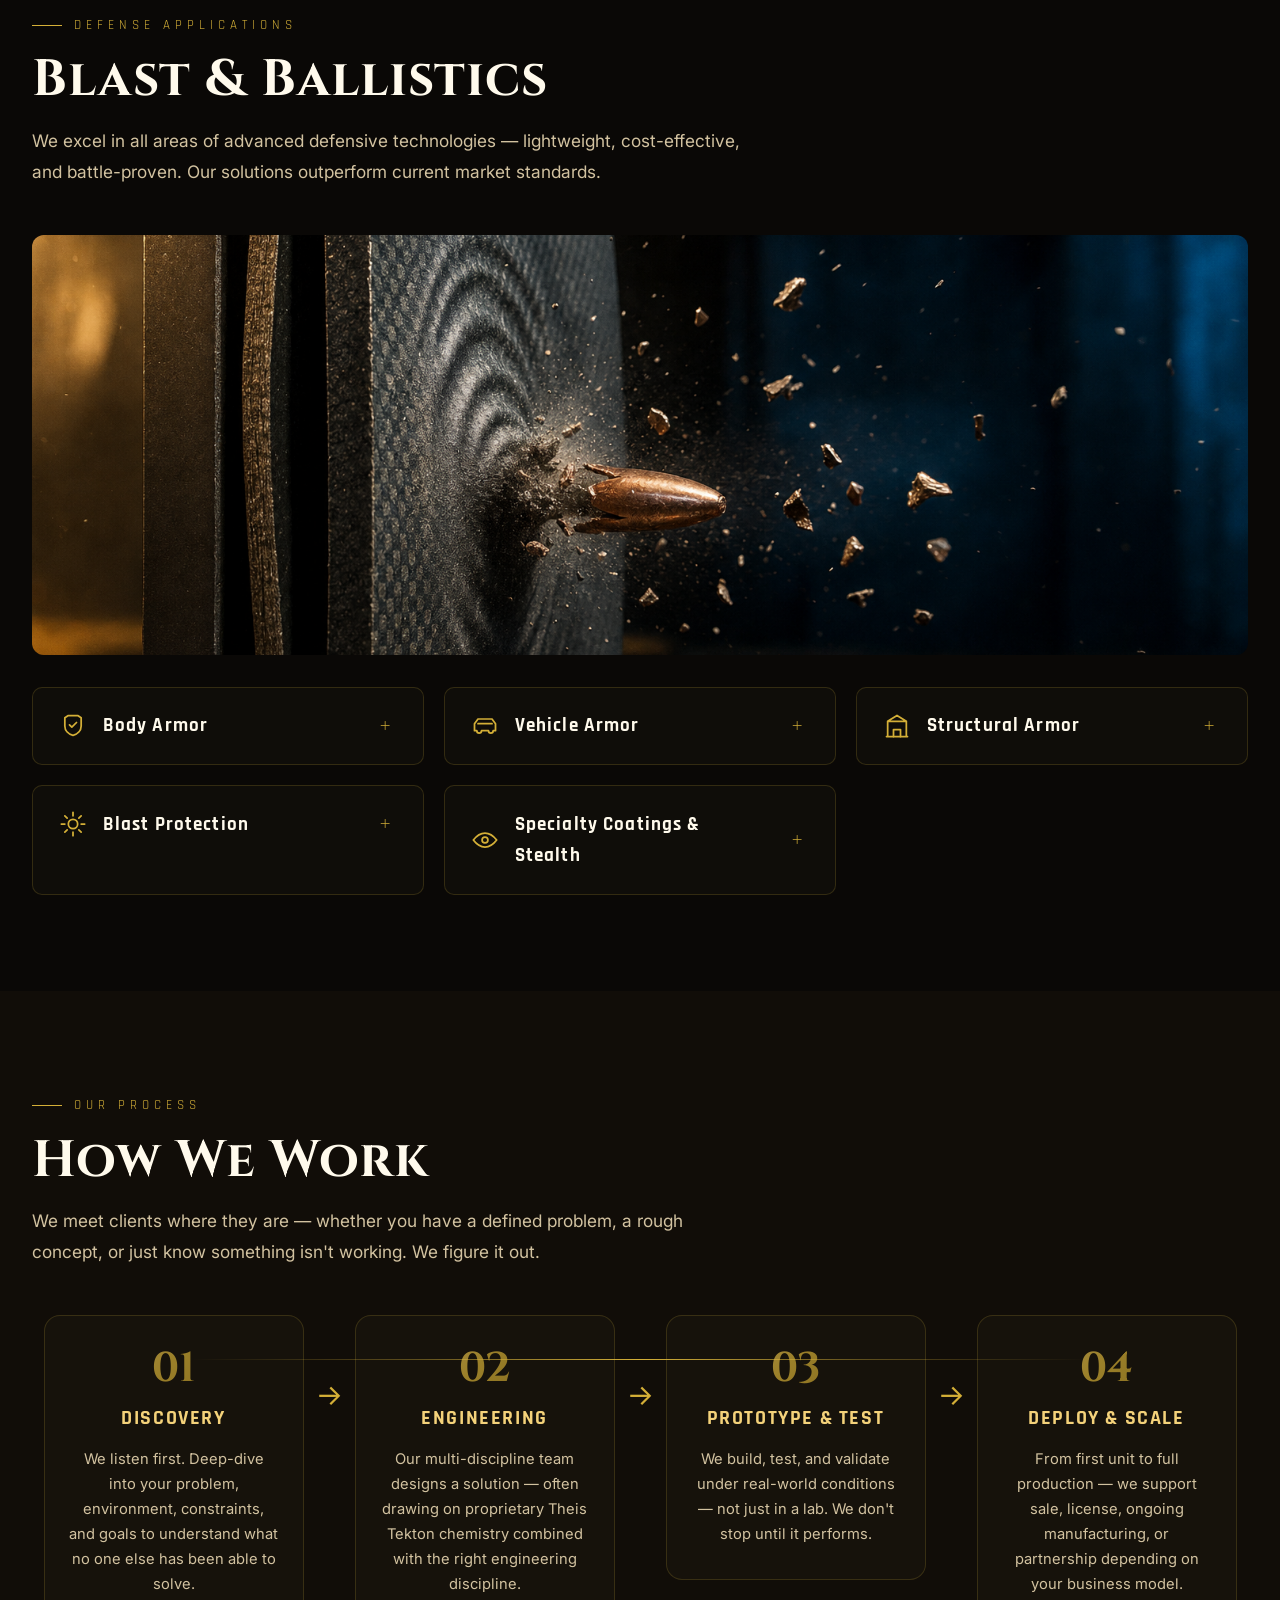
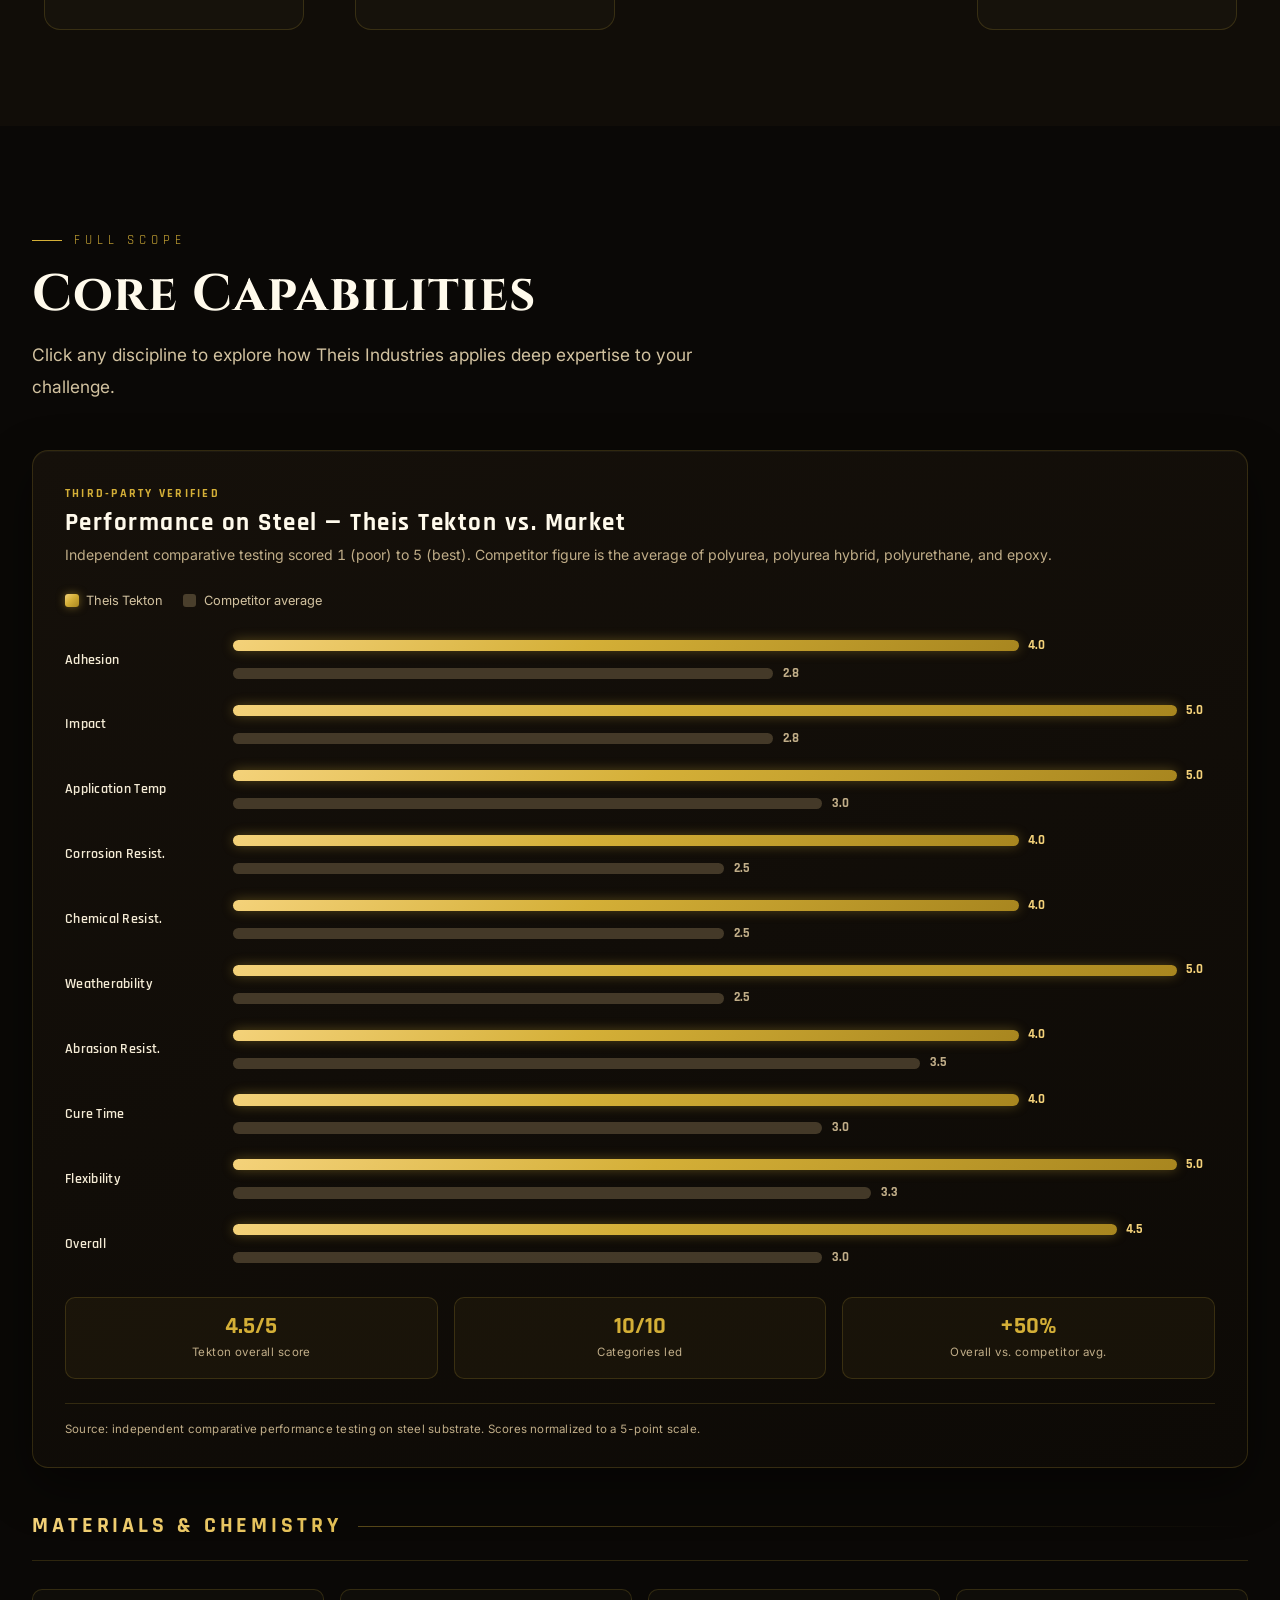
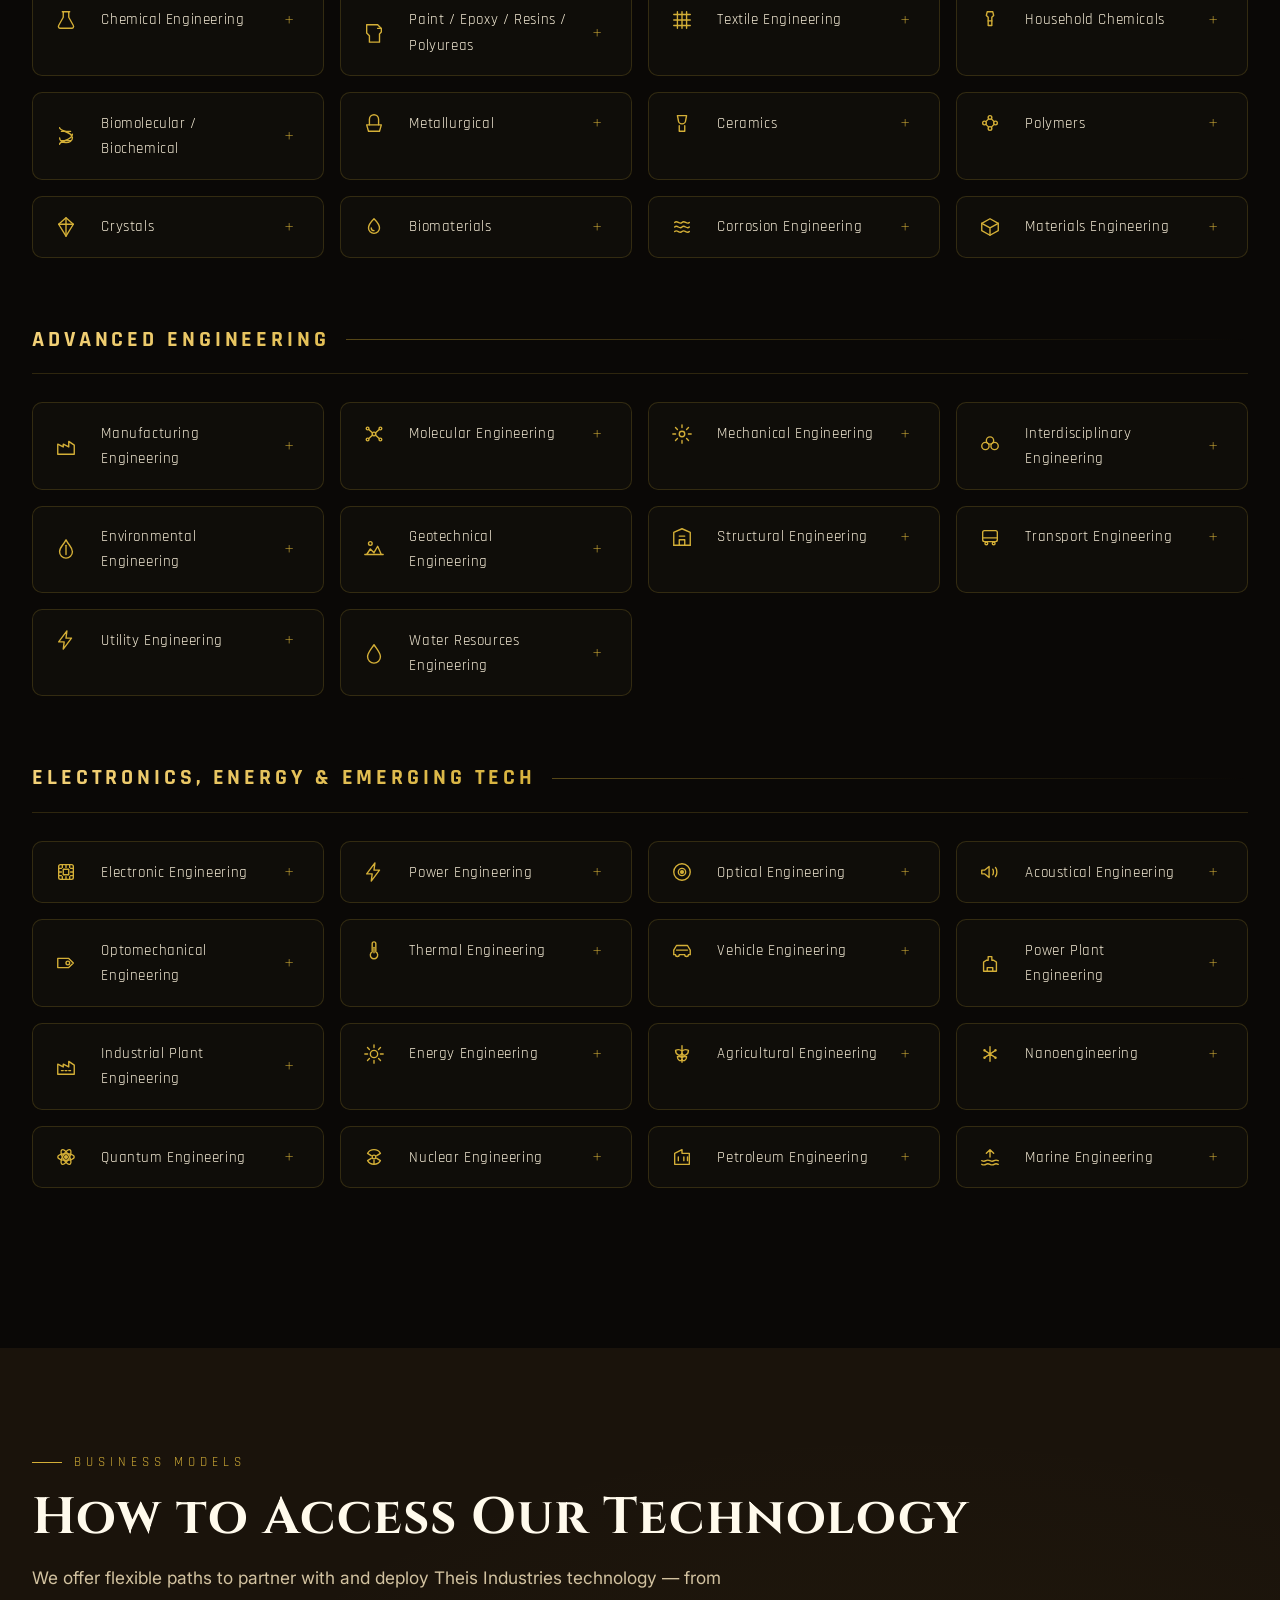
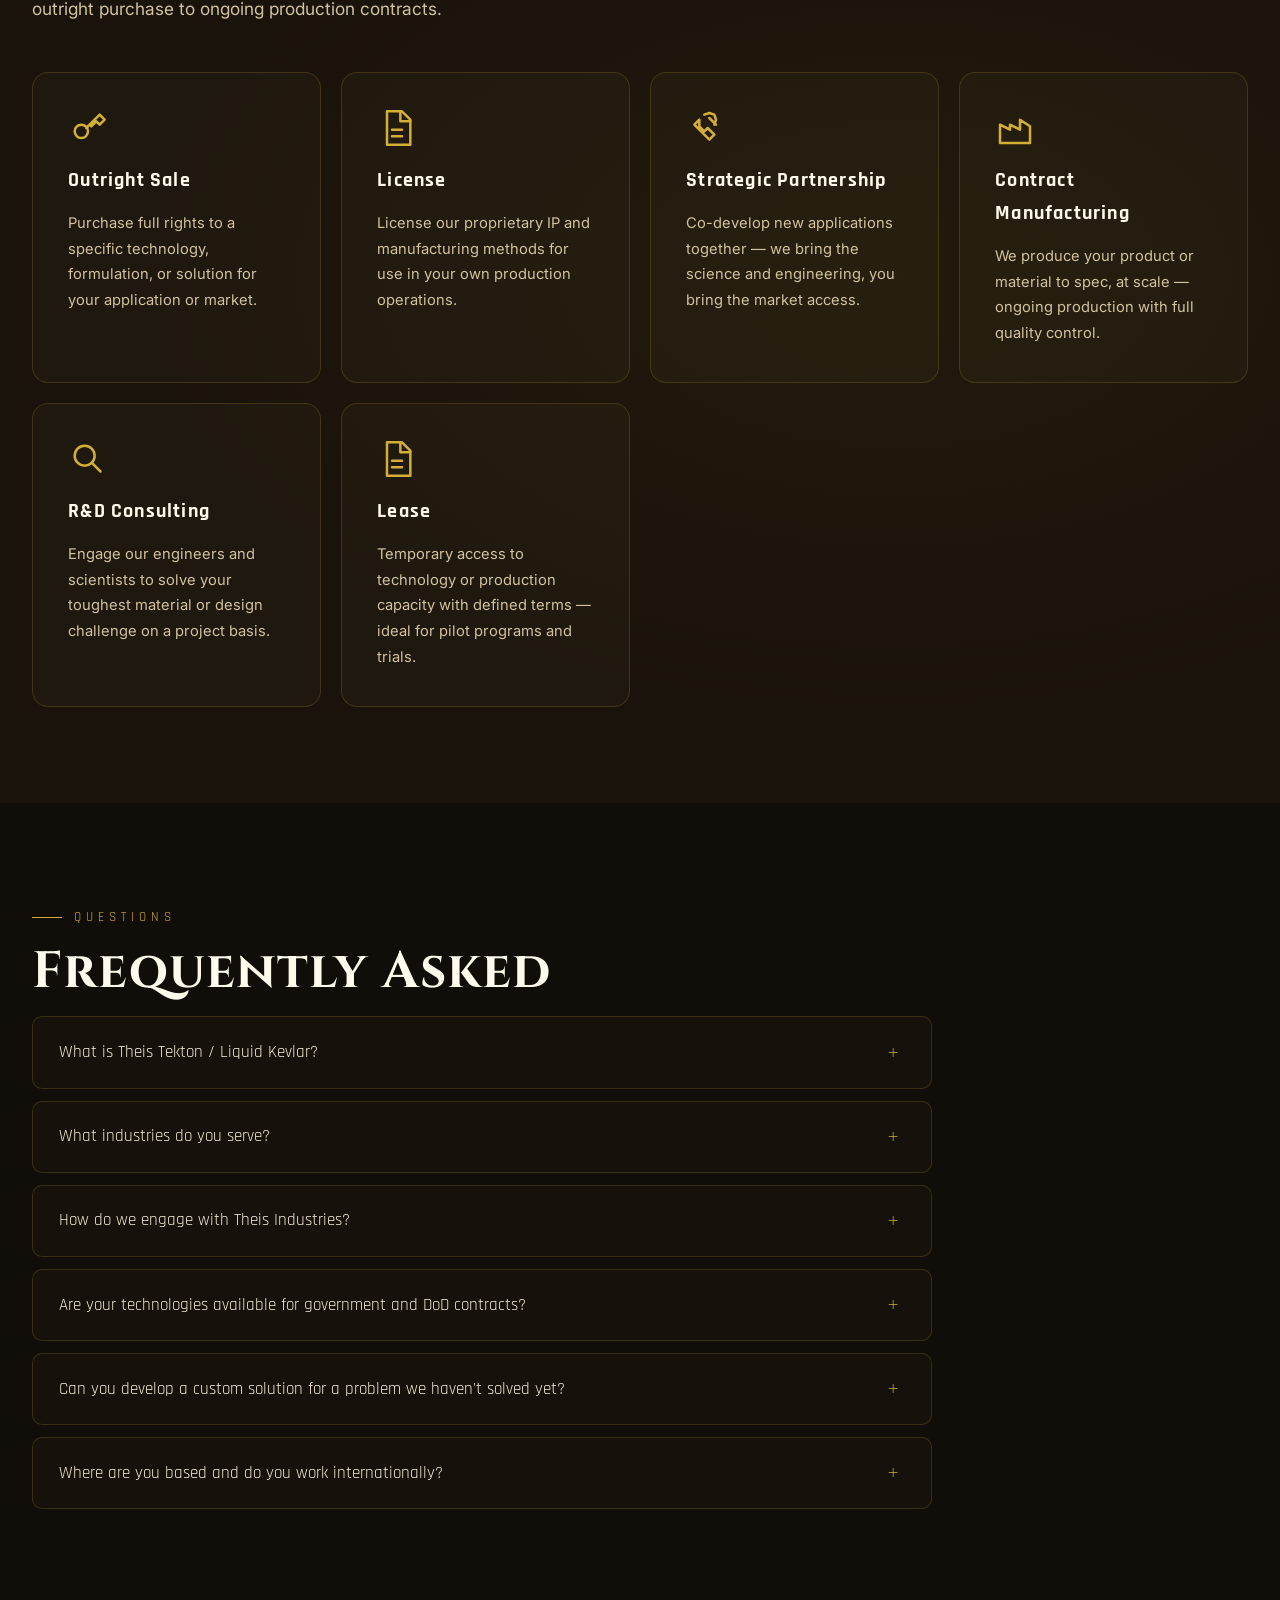
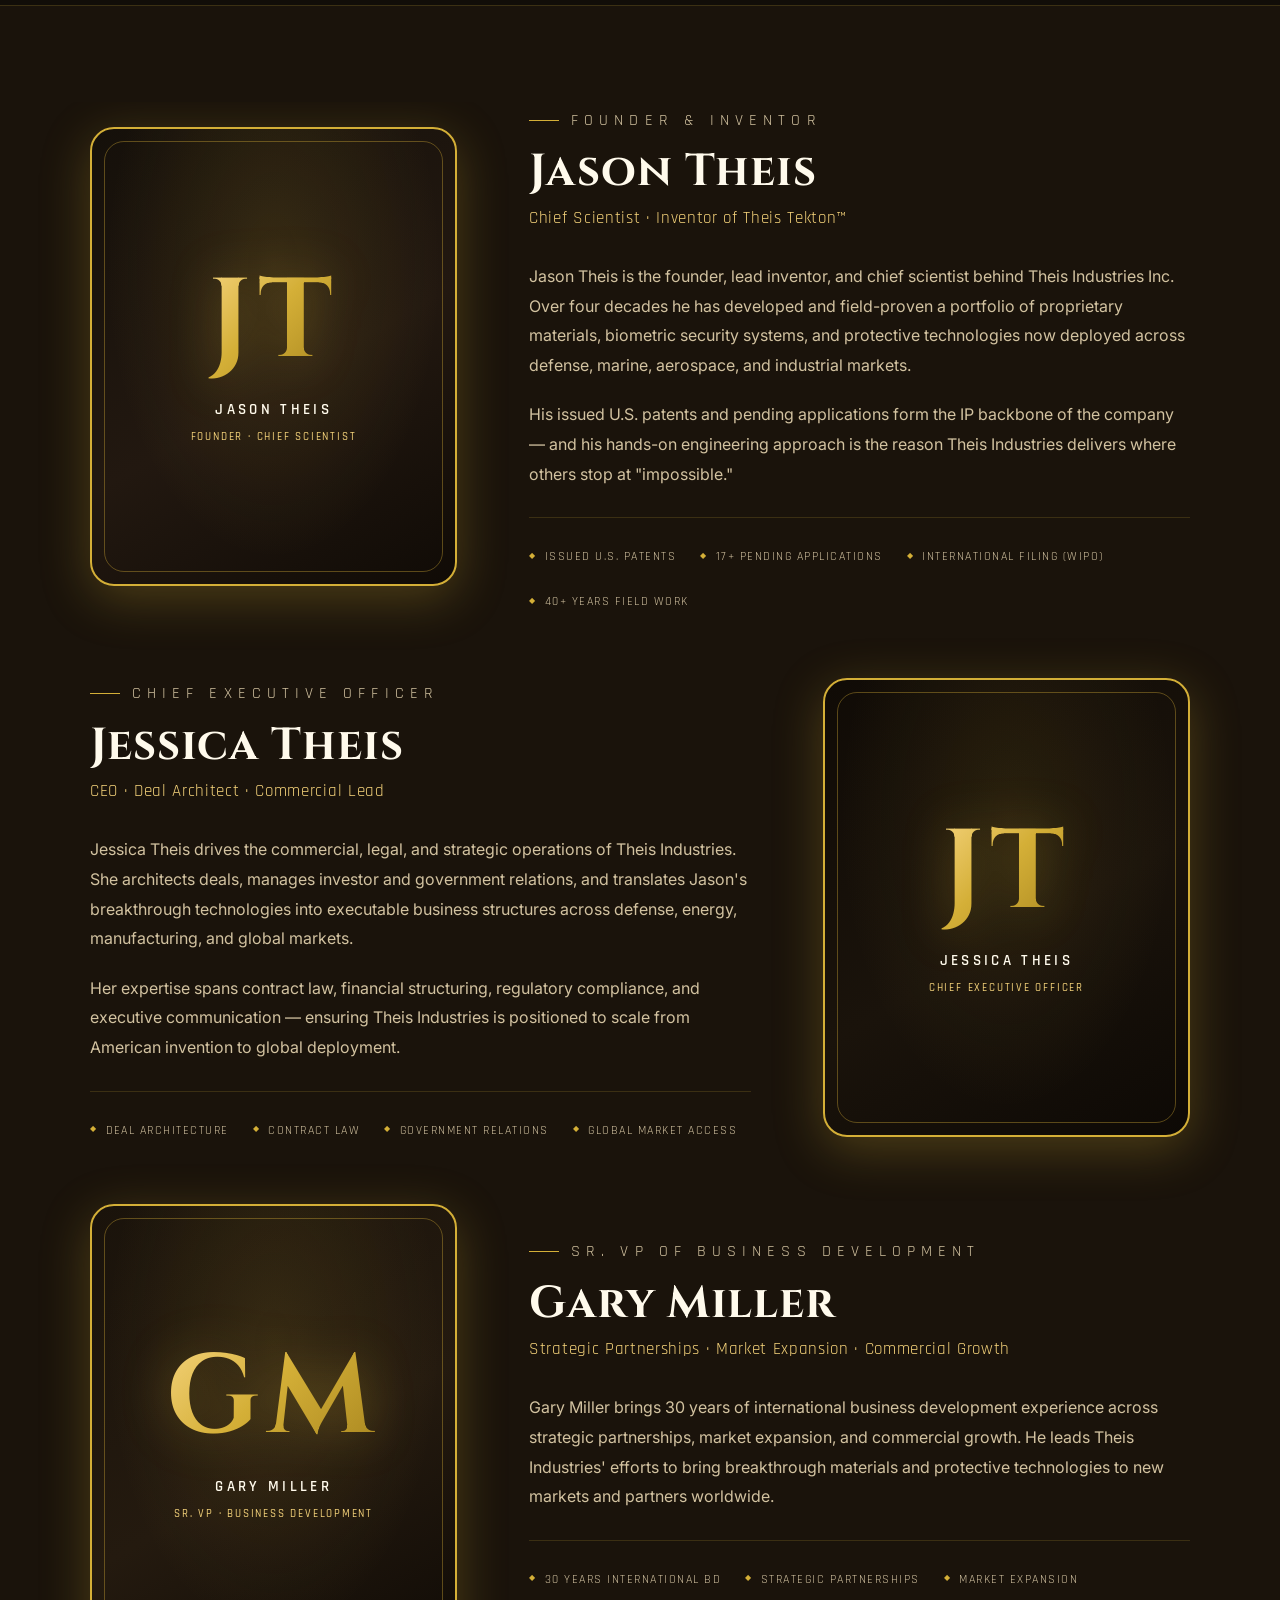
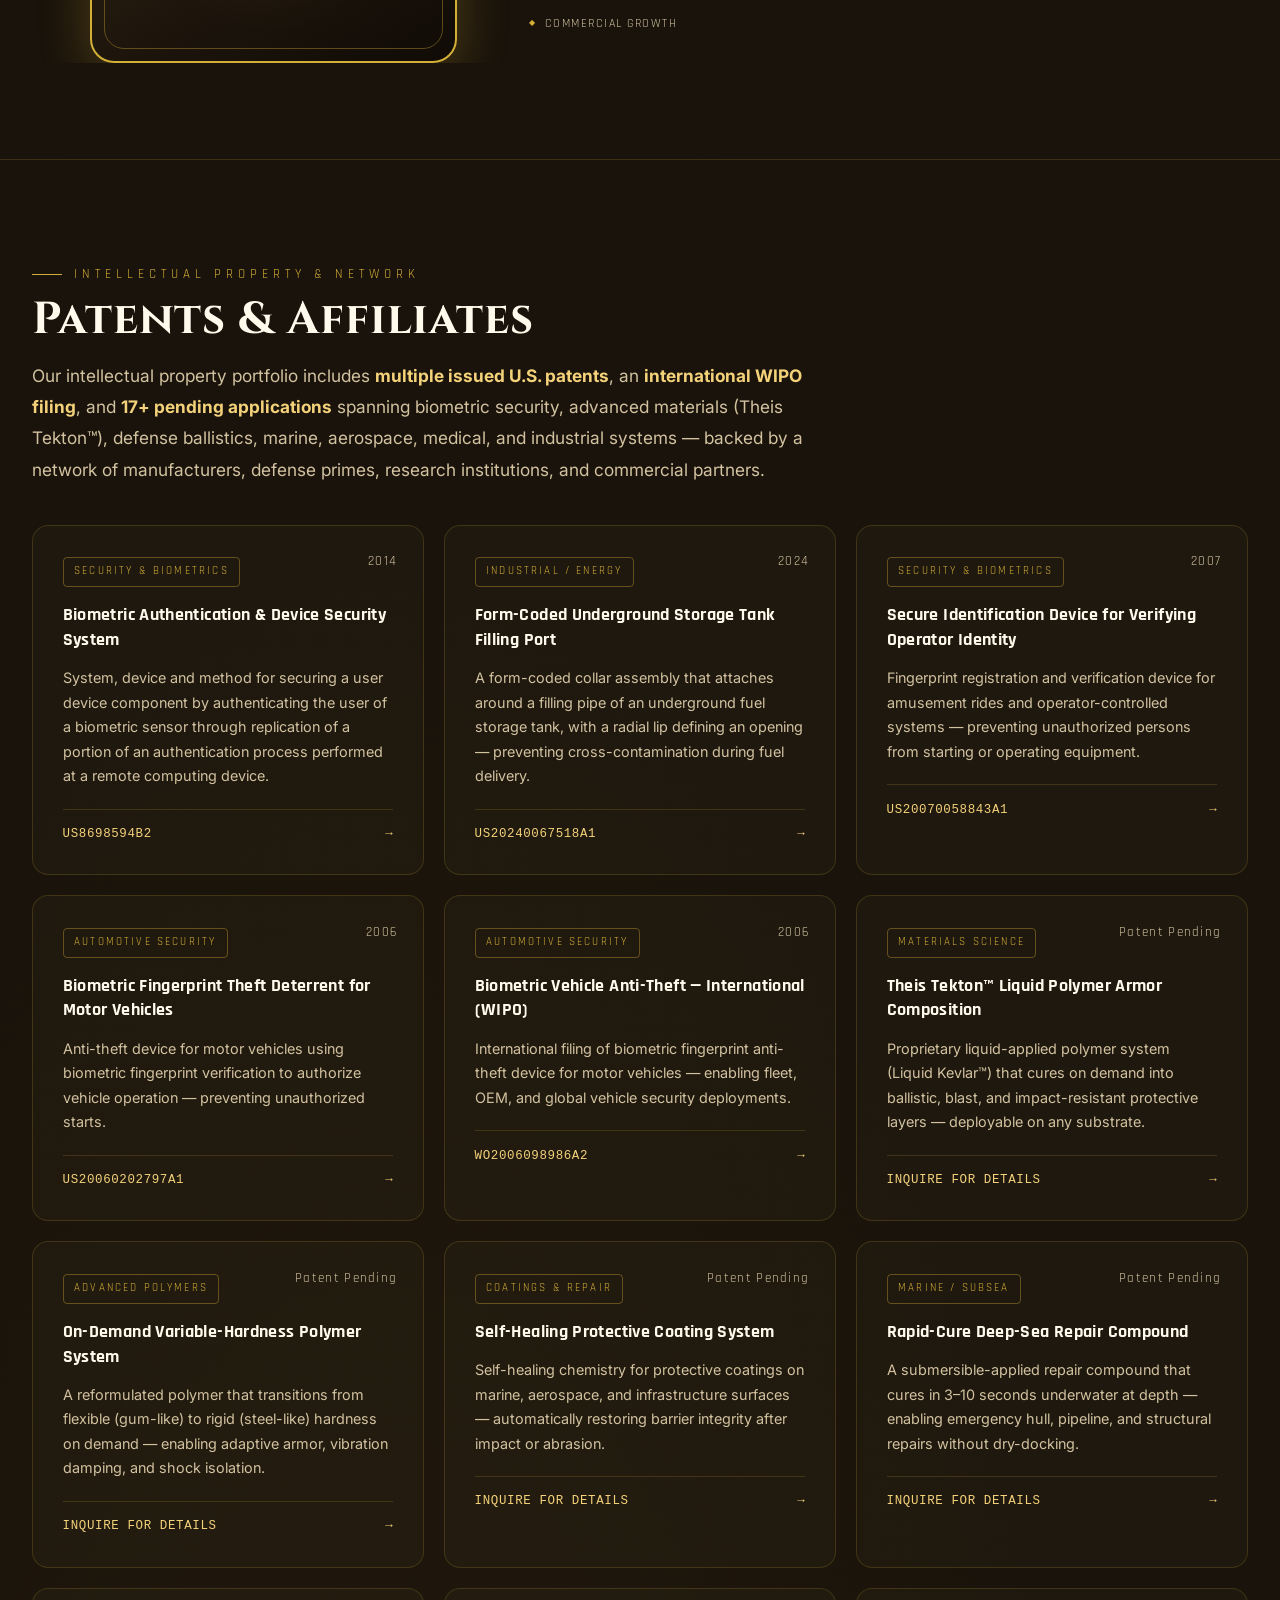
==== commit e8d215c9: "Update experience copy from 20 to 40 years" ====
--- a/index.html
+++ b/index.html
@@ -123,7 +123,7 @@
   <div class="container">
     <div class="section-label reveal">Flagship Technology</div>
     <h2 class="reveal">THEIS TEKTON&#8482;</h2>
-    <p class="section-sub reveal">Also known as <strong>Liquid Kevlar&#8482;</strong> — a proprietary materials system proven for over 20 years in the world's most extreme environments.</p>
+    <p class="section-sub reveal">Also known as <strong>Liquid Kevlar&#8482;</strong> — a proprietary materials system proven for over 40 years in the world's most extreme environments.</p>
     <div class="tekton-grid">
       <div class="tekton-text reveal">
         <p>Where previously there were no solutions, Theis Tekton delivers. From the crushing pressure of the deep sea floor to the vacuum of outer space, our technology has performed where nothing else could.</p>
@@ -147,7 +147,7 @@
           <span class="big">KEVLAR&#8482;</span>
           <span>BY THEIS INDUSTRIES</span>
           <div class="tekton-divider"></div>
-          <span class="tekton-sub-stat">20+ YEARS FIELD PROVEN</span>
+          <span class="tekton-sub-stat">40+ YEARS FIELD PROVEN</span>
           <span class="tekton-sub-stat">DEEP SEA &#8594; OUTER SPACE</span>
         </div>
       </div>
@@ -540,7 +540,7 @@
     <div class="faq-list reveal">
       <div class="faq-item" onclick="toggleCard(this)">
         <div class="faq-q">What is Theis Tekton / Liquid Kevlar? <span class="toggle-icon">+</span></div>
-        <div class="faq-a">Theis Tekton is our proprietary materials system — a revolutionary compound that can be engineered to be as flexible as chewing gum or as rigid as steel, on demand. It self-heals, cures in seconds, and has been deployed in deep-sea, aerospace, defense, and industrial applications for over 20 years. It is sometimes referred to as Liquid Kevlar due to its extraordinary strength-to-weight and protective characteristics.</div>
+        <div class="faq-a">Theis Tekton is our proprietary materials system — a revolutionary compound that can be engineered to be as flexible as chewing gum or as rigid as steel, on demand. It self-heals, cures in seconds, and has been deployed in deep-sea, aerospace, defense, and industrial applications for over 40 years. It is sometimes referred to as Liquid Kevlar due to its extraordinary strength-to-weight and protective characteristics.</div>
       </div>
       <div class="faq-item" onclick="toggleCard(this)">
         <div class="faq-q">What industries do you serve? <span class="toggle-icon">+</span></div>
@@ -579,13 +579,13 @@
         <p class="eyebrow">Founder &amp; Inventor</p>
         <h2>Jason Theis</h2>
         <p class="role">Chief Scientist · Inventor of Theis Tekton™</p>
-        <p>Jason Theis is the founder, lead inventor, and chief scientist behind Theis Industries Inc. Over two decades he has developed and field-proven a portfolio of proprietary materials, biometric security systems, and protective technologies now deployed across defense, marine, aerospace, and industrial markets.</p>
+        <p>Jason Theis is the founder, lead inventor, and chief scientist behind Theis Industries Inc. Over four decades he has developed and field-proven a portfolio of proprietary materials, biometric security systems, and protective technologies now deployed across defense, marine, aerospace, and industrial markets.</p>
         <p>His issued U.S. patents and pending applications form the IP backbone of the company — and his hands-on engineering approach is the reason Theis Industries delivers where others stop at "impossible."</p>
         <div class="founder-creds">
           <span class="cred-item">Issued U.S. Patents</span>
           <span class="cred-item">17+ Pending Applications</span>
           <span class="cred-item">International Filing (WIPO)</span>
-          <span class="cred-item">20+ Years Field Work</span>
+          <span class="cred-item">40+ Years Field Work</span>
         </div>
       </div>
     </div>
--- a/style.css
+++ b/style.css
@@ -3545,8 +3545,9 @@
 .nav-dropdown.open .dropdown-arrow { transform: rotate(180deg); }
 .dropdown-menu {
   display: none;
-  position: absolute; top: calc(100% + 12px); left: 50%;
+  position: absolute; top: 100%; left: 50%;
   transform: translateX(-50%);
+  margin-top: 12px;
   background: rgba(10,8,6,0.97);
   backdrop-filter: blur(20px);
   border: 1px solid var(--border-strong);
@@ -3557,7 +3558,16 @@
   z-index: 1000;
   list-style: none;
 }
+/* Invisible hover bridge so moving from the trigger to the menu across the
+   gap does not close the dropdown. */
+.dropdown-menu::before {
+  content: '';
+  position: absolute;
+  top: -12px; left: 0; right: 0;
+  height: 12px;
+}
 .nav-dropdown:hover .dropdown-menu,
+.nav-dropdown:focus-within .dropdown-menu,
 .nav-dropdown.open .dropdown-menu { display: block; }
 .dropdown-menu li a {
   display: block;
@@ -4257,3 +4267,258 @@
 .evidence-grid { display: grid; grid-template-columns: repeat(3,1fr); gap: 1.25rem; margin-bottom: 2rem; }
 @media (max-width: 900px) { .evidence-grid { grid-template-columns: repeat(2,1fr); } }
 @media (max-width: 560px) { .evidence-grid { grid-template-columns: 1fr; } }
+
+
+/* ============================================================
+   MOBILE FIX PATCH v2 — Comprehensive mobile fixes
+   ============================================================ */
+
+/* ── GLOBAL: Kill horizontal overflow on mobile ── */
+@media (max-width: 768px) {
+  html, body {
+    overflow-x: hidden !important;
+    max-width: 100vw !important;
+  }
+  body > *,
+  main,
+  section,
+  .container,
+  .section-inner,
+  #tekton,
+  #tekton > * {
+    max-width: 100vw !important;
+    overflow-x: hidden !important;
+    box-sizing: border-box !important;
+  }
+}
+
+/* ── DEAD ZONE FIX: On mobile, ALL reveal elements must be visible
+      We set opacity+transform directly so there's NO invisible placeholder ── */
+@media (max-width: 768px) {
+  .reveal,
+  .reveal-left,
+  .reveal-right,
+  .reveal-scale {
+    opacity: 1 !important;
+    transform: none !important;
+    transition: none !important;
+  }
+  /* Also handle the "visible" state explicitly — belt + suspenders */
+  .reveal.visible,
+  .reveal-left.visible,
+  .reveal-right.visible,
+  .reveal-scale.visible {
+    opacity: 1 !important;
+    transform: none !important;
+  }
+}
+
+/* ── STATS GRID: 2-column layout — must override the 600px flex-column rule ── */
+@media (max-width: 768px) {
+  .stats-grid {
+    display: grid !important;
+    grid-template-columns: 1fr 1fr !important;
+    flex-direction: unset !important;
+    gap: 0 !important;
+  }
+  .stat {
+    flex: none !important;
+    min-width: 0 !important;
+    width: auto !important;
+    border-right: 1px solid var(--border) !important;
+    border-bottom: 1px solid var(--border) !important;
+  }
+  .stat:nth-child(2n)   { border-right: none !important; }
+  .stat:last-child      { border-bottom: none !important; }
+  .stat:nth-last-child(-n+2) { border-bottom: none !important; }
+  /* Lone stat on odd count — full width */
+  .stat:last-child:nth-child(odd) {
+    grid-column: 1 / -1 !important;
+    border-right: none !important;
+  }
+}
+
+/* Override the 600px block's flex-direction:column for stats specifically */
+@media (max-width: 600px) {
+  .stats-grid {
+    display: grid !important;
+    grid-template-columns: 1fr 1fr !important;
+    flex-direction: unset !important;
+  }
+  .stat {
+    border-right: 1px solid var(--border) !important;
+    border-bottom: 1px solid var(--border) !important;
+  }
+  .stat:nth-child(2n) { border-right: none !important; }
+}
+
+/* ── HERO TAGLINE: no wrap ── */
+@media (max-width: 768px) {
+  .hero-sub {
+    font-size: 0.68rem !important;
+    letter-spacing: 0.18em !important;
+    gap: 0.5rem !important;
+    white-space: nowrap !important;
+    flex-wrap: nowrap !important;
+  }
+  .hero-sub::before,
+  .hero-sub::after {
+    width: 20px !important;
+    flex-shrink: 0 !important;
+  }
+}
+
+/* ── TEKTON: single column, no sticky side panel ── */
+@media (max-width: 768px) {
+  .tekton-grid {
+    grid-template-columns: 1fr !important;
+    gap: 2rem !important;
+  }
+  #tekton [style*="sticky"],
+  #tekton .sticky,
+  .tekton-sticky,
+  .tekton-info-panel,
+  .tekton-side-panel {
+    position: static !important;
+    width: 100% !important;
+    max-width: 100% !important;
+    transform: none !important;
+  }
+}
+
+/* ── TICKER / MARQUEE ── */
+@media (max-width: 768px) {
+  .marquee-track,
+  .posture-row {
+    overflow: hidden !important;
+    max-width: 100vw !important;
+  }
+  .marquee-content {
+    animation-duration: 20s !important;
+  }
+}
+
+/* ── BUTTONS: full-width consistent ── */
+@media (max-width: 768px) {
+  .tekton-btns {
+    flex-direction: column !important;
+    gap: 0.75rem !important;
+  }
+  .tekton-btns .btn-primary,
+  .tekton-btns .btn-secondary,
+  .tekton-btns a {
+    width: 100% !important;
+    text-align: center !important;
+    box-sizing: border-box !important;
+  }
+  .hero-btns {
+    flex-direction: column !important;
+    gap: 0.75rem !important;
+    width: 100% !important;
+  }
+  .hero-btns .btn-primary,
+  .hero-btns .btn-secondary {
+    width: 100% !important;
+    max-width: 340px !important;
+    text-align: center !important;
+    margin: 0 auto !important;
+  }
+}
+
+/* ── FOOTER NAV ── */
+@media (max-width: 768px) {
+  .footer-divisions {
+    display: grid !important;
+    grid-template-columns: repeat(3, 1fr) !important;
+    gap: 0.5rem 1rem !important;
+    justify-items: center !important;
+    text-align: center !important;
+  }
+  .footer-div-label {
+    grid-column: 1 / -1 !important;
+    text-align: center !important;
+    margin-bottom: 0.25rem !important;
+  }
+}
+
+/* ── PROCESS STEPS ── */
+@media (max-width: 768px) {
+  .process-steps {
+    flex-direction: column !important;
+    align-items: stretch !important;
+  }
+  .process-step {
+    min-width: 0 !important;
+    max-width: 100% !important;
+    flex: none !important;
+    width: 100% !important;
+  }
+}
+
+/* ── DIVISIONS & GRIDS ── */
+@media (max-width: 768px) {
+  .divisions-grid {
+    grid-template-columns: 1fr !important;
+    gap: 1rem !important;
+  }
+  .cap-grid {
+    grid-template-columns: 1fr !important;
+  }
+}
+
+/* ── CONTACT ── */
+@media (max-width: 768px) {
+  .contact-info-col {
+    position: static !important;
+  }
+}
+
+/* ── NAV LOGO ── */
+@media (max-width: 768px) {
+  .nav-logo-text {
+    font-size: clamp(0.85rem, 4vw, 1.1rem) !important;
+  }
+}
+
+/* ── FOOTER 2-col on extra small ── */
+@media (max-width: 420px) {
+  .footer-divisions {
+    grid-template-columns: repeat(2, 1fr) !important;
+  }
+}
+
+
+/* ── STATS GRID: remove fixed min-width so 1fr 1fr is truly fluid ── */
+@media (max-width: 768px) {
+  .stats-grid {
+    display: grid !important;
+    grid-template-columns: 1fr 1fr !important;
+  }
+  .stat {
+    min-width: 0 !important;
+    width: auto !important;
+    flex: none !important;
+  }
+}
+
+/* ── FIX: hamburger menu clipped by nav overflow ── */
+/* When mobile menu is open, allow the dropdown to escape the nav container */
+@media (max-width: 900px) {
+  #navbar.nav-open {
+    overflow: visible !important;
+    /* height stays var(--nav-h); dropdown is absolutely positioned below it */
+  }
+  #navbar.nav-open .nav-inner {
+    overflow: visible !important;
+  }
+}
+
+/* ── FIX: Tekton badge pseudo-element bleed on mobile ── */
+@media (max-width: 768px) {
+  #tekton {
+    overflow: hidden;
+  }
+  .tekton-badge::before {
+    inset: 0 !important;
+  }
+}
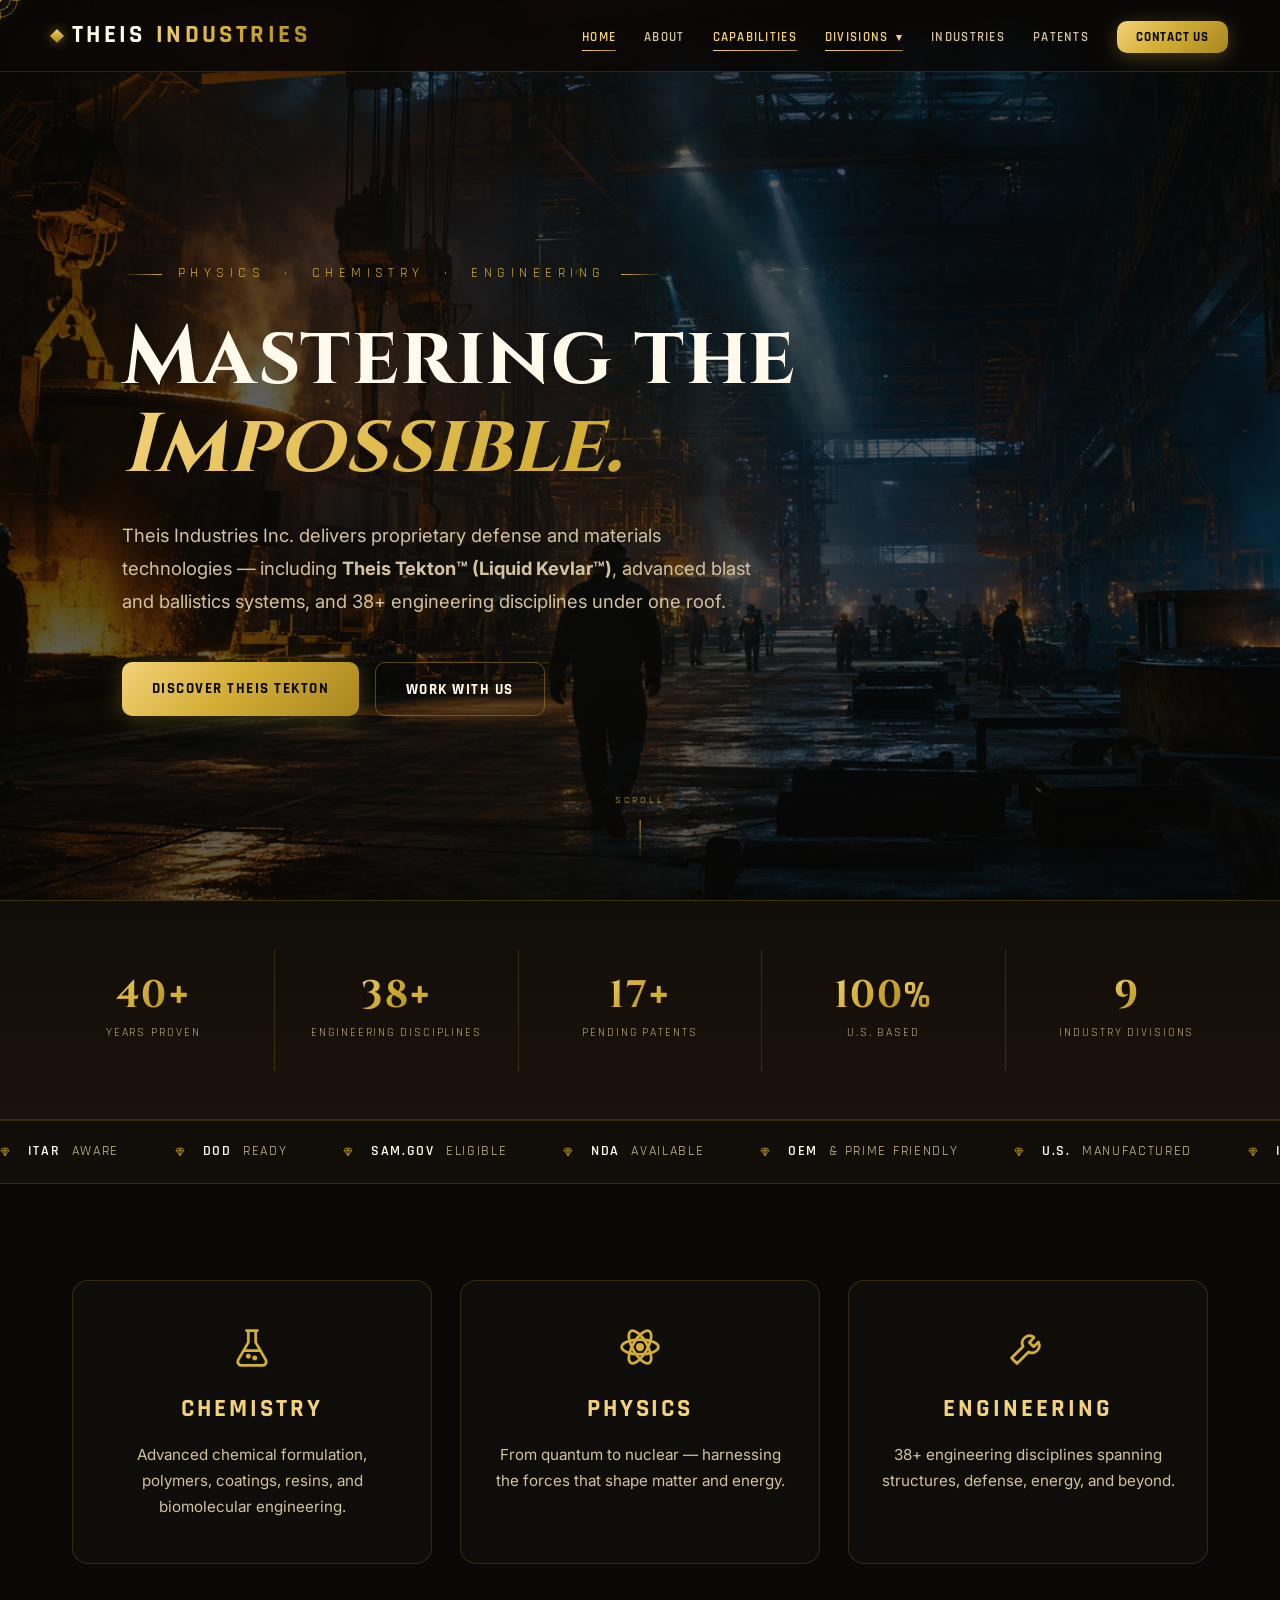
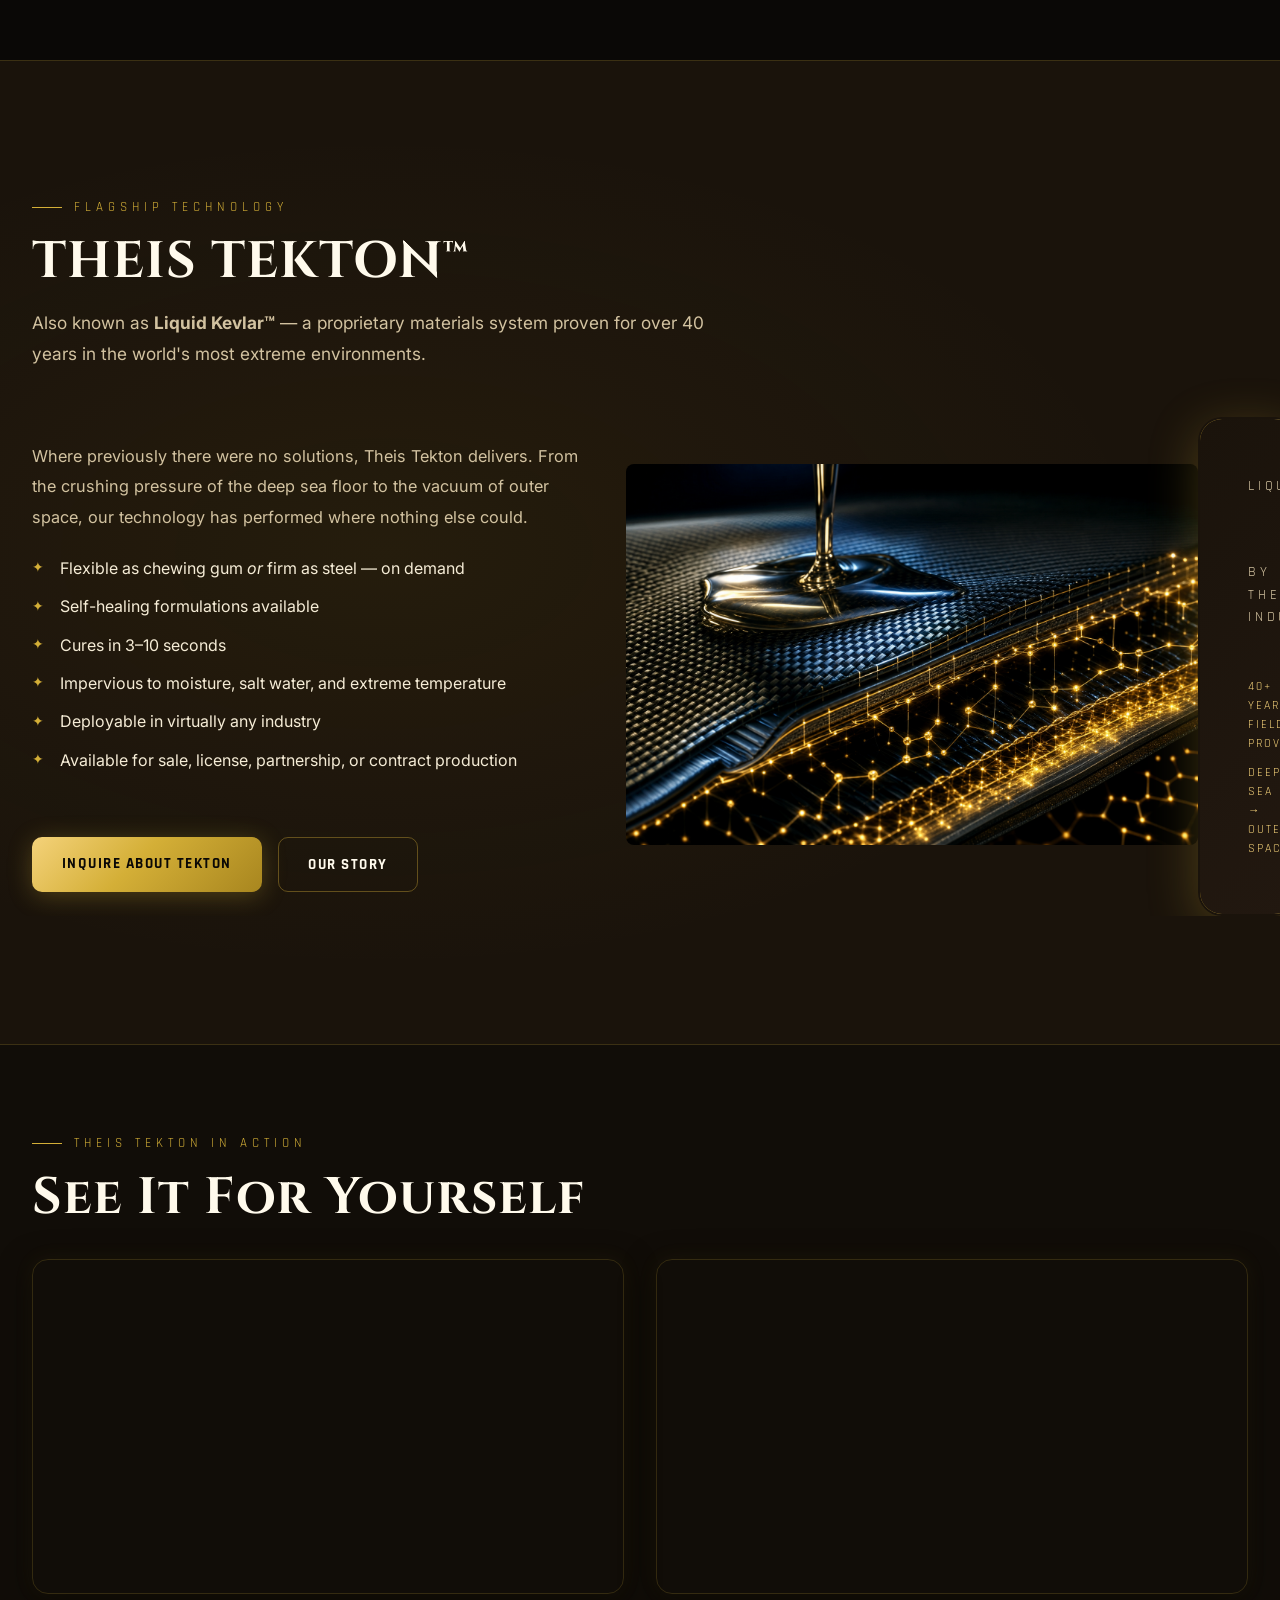
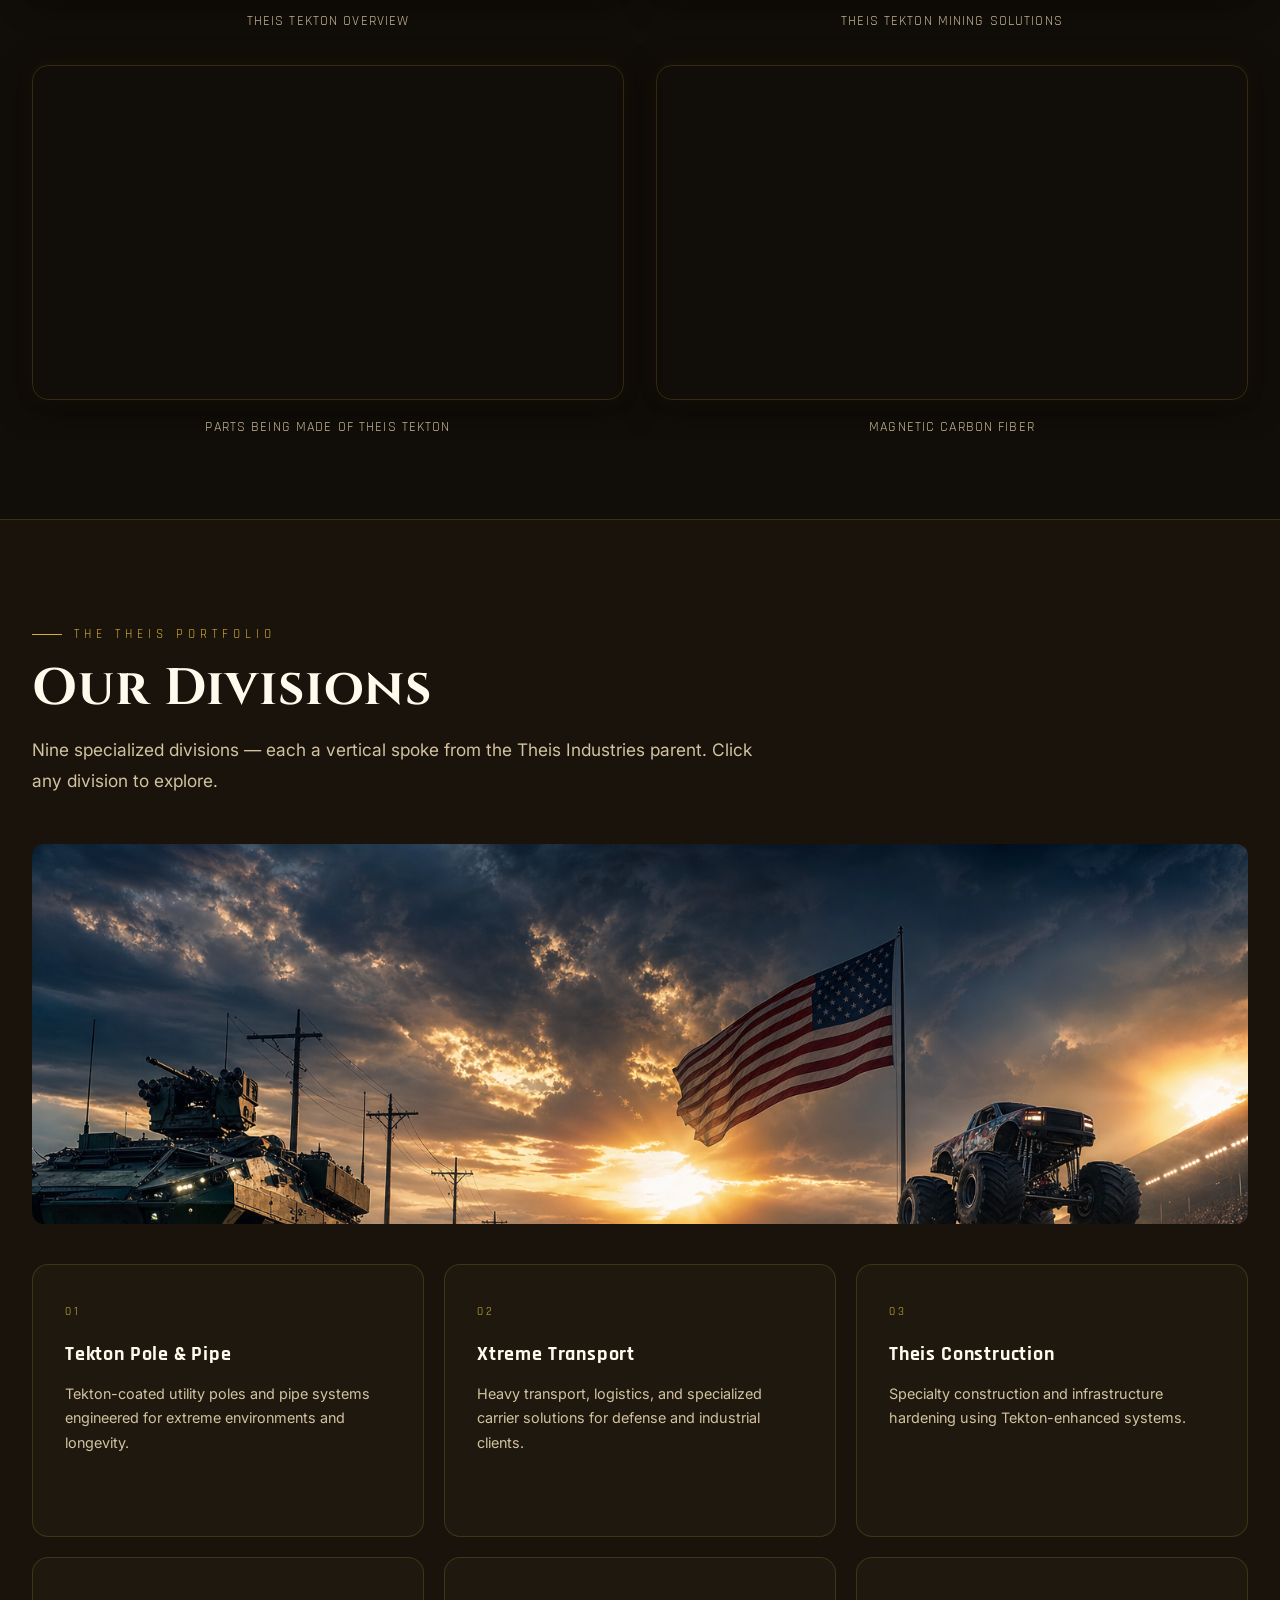
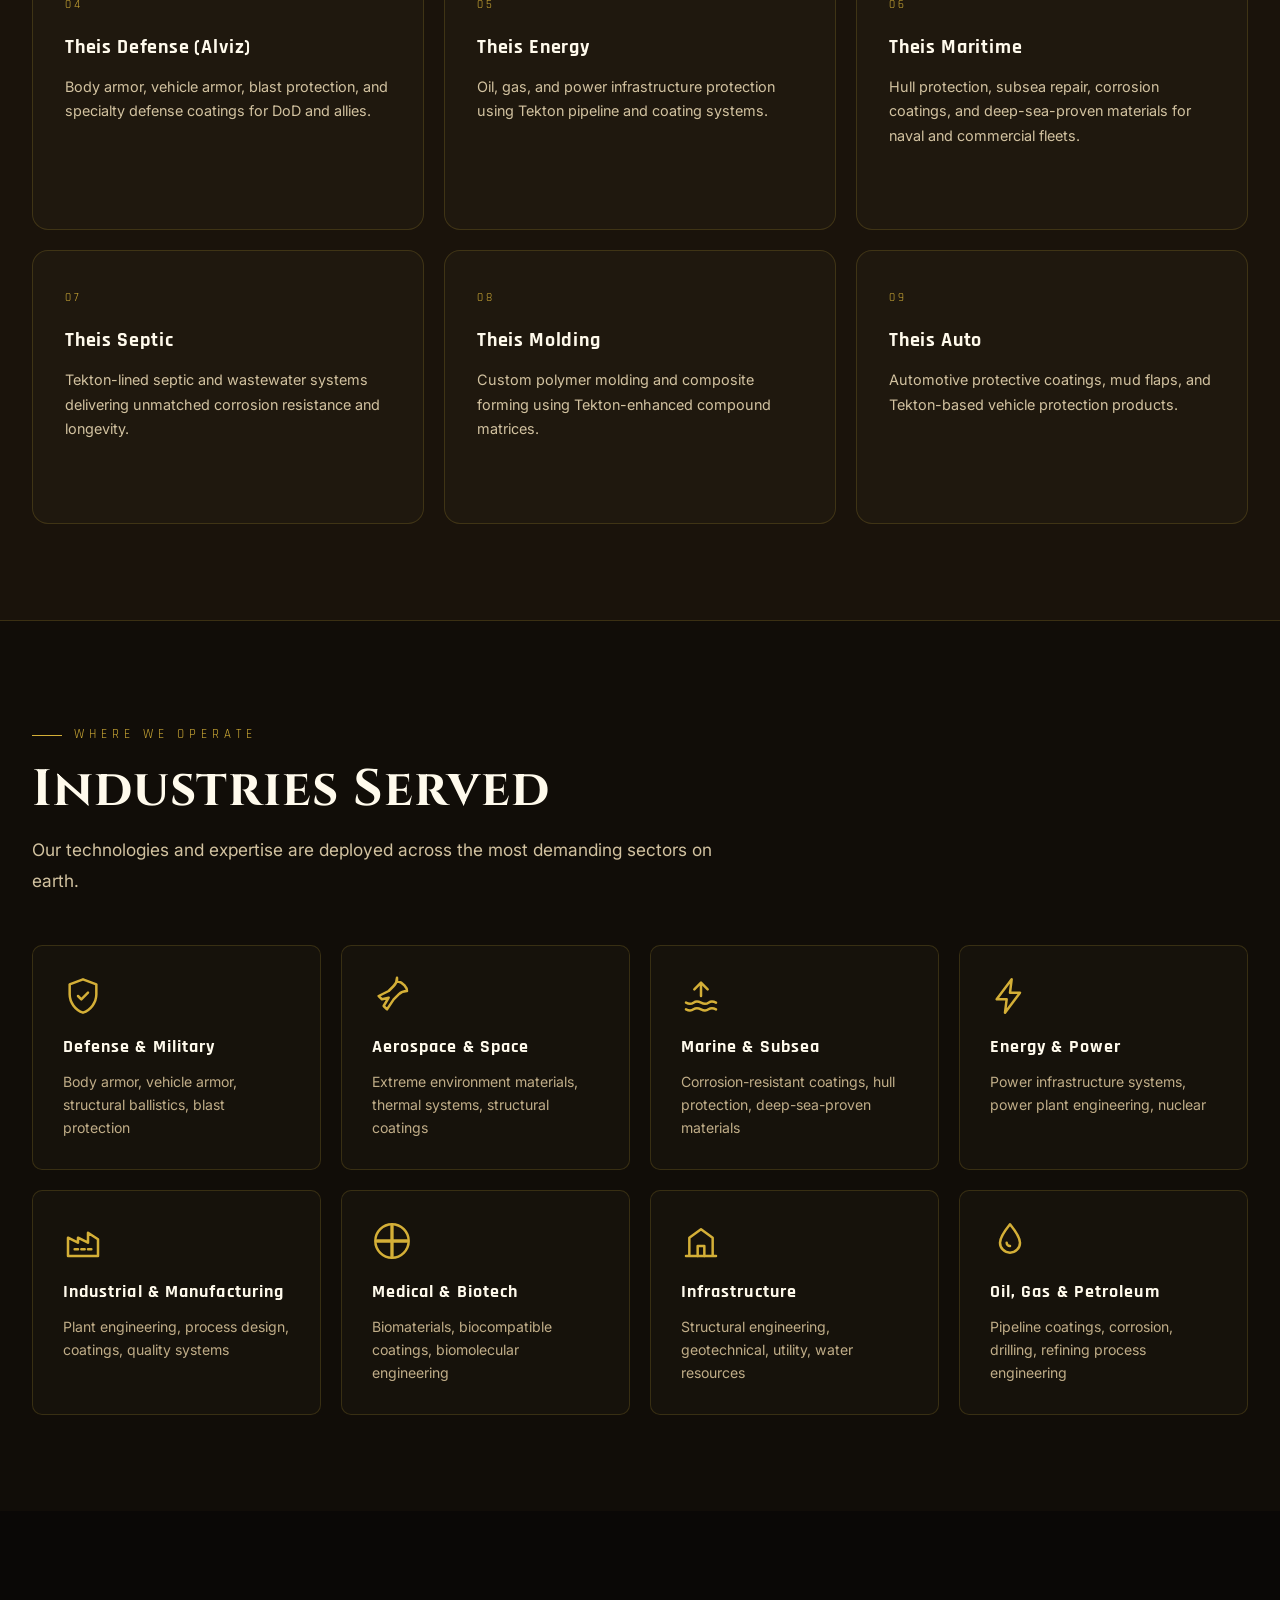
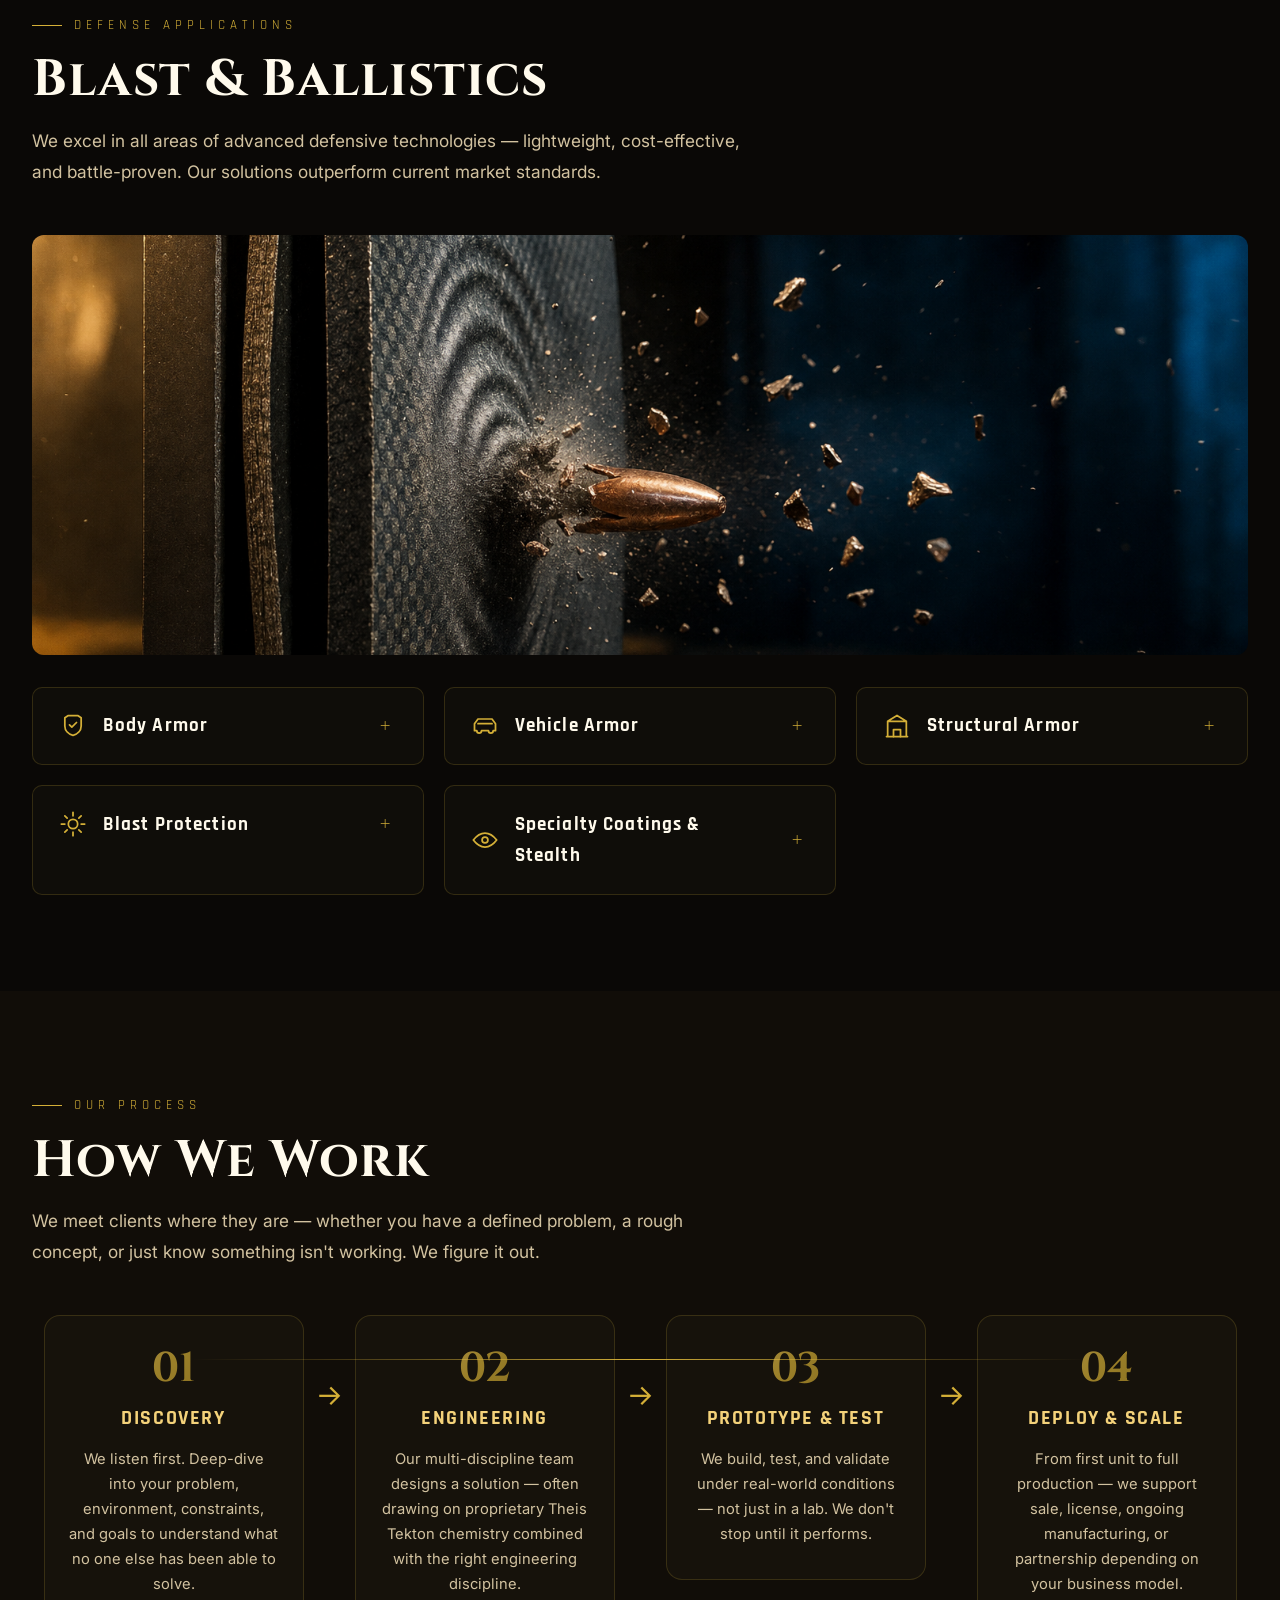
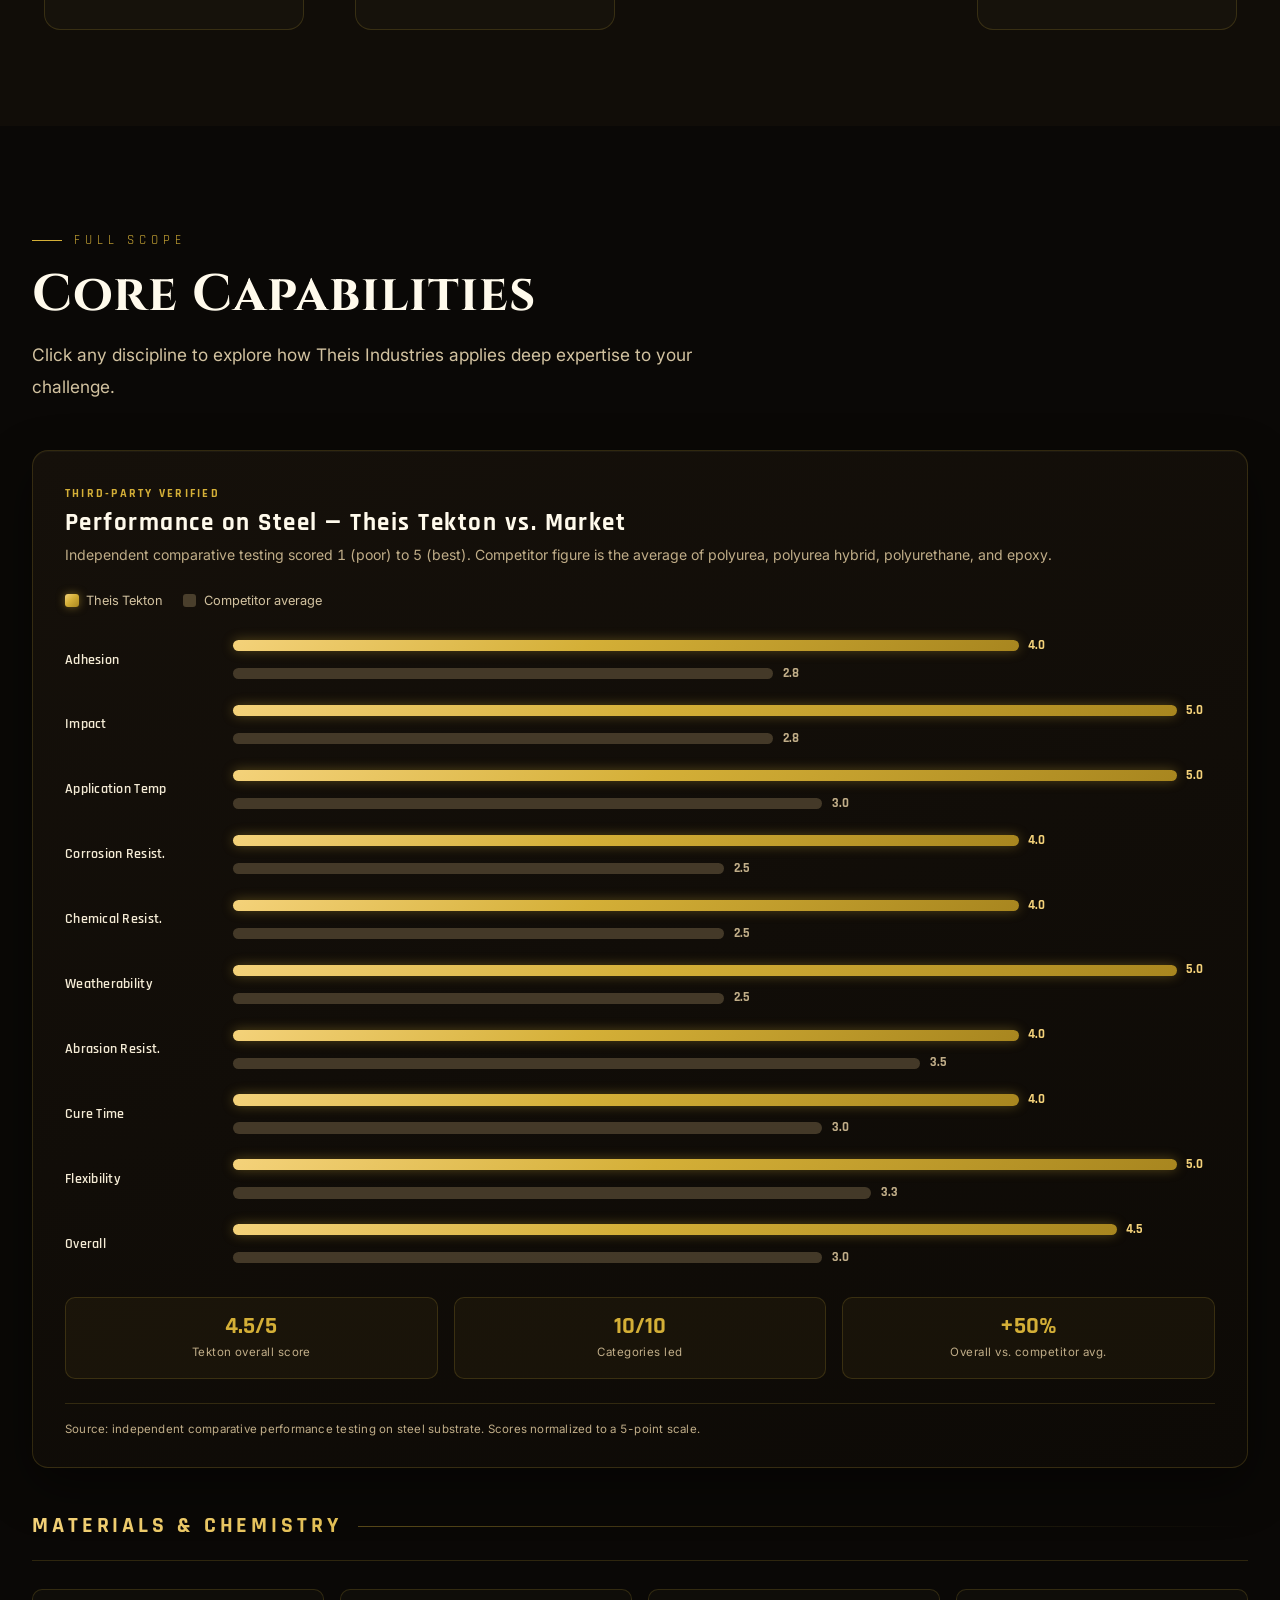
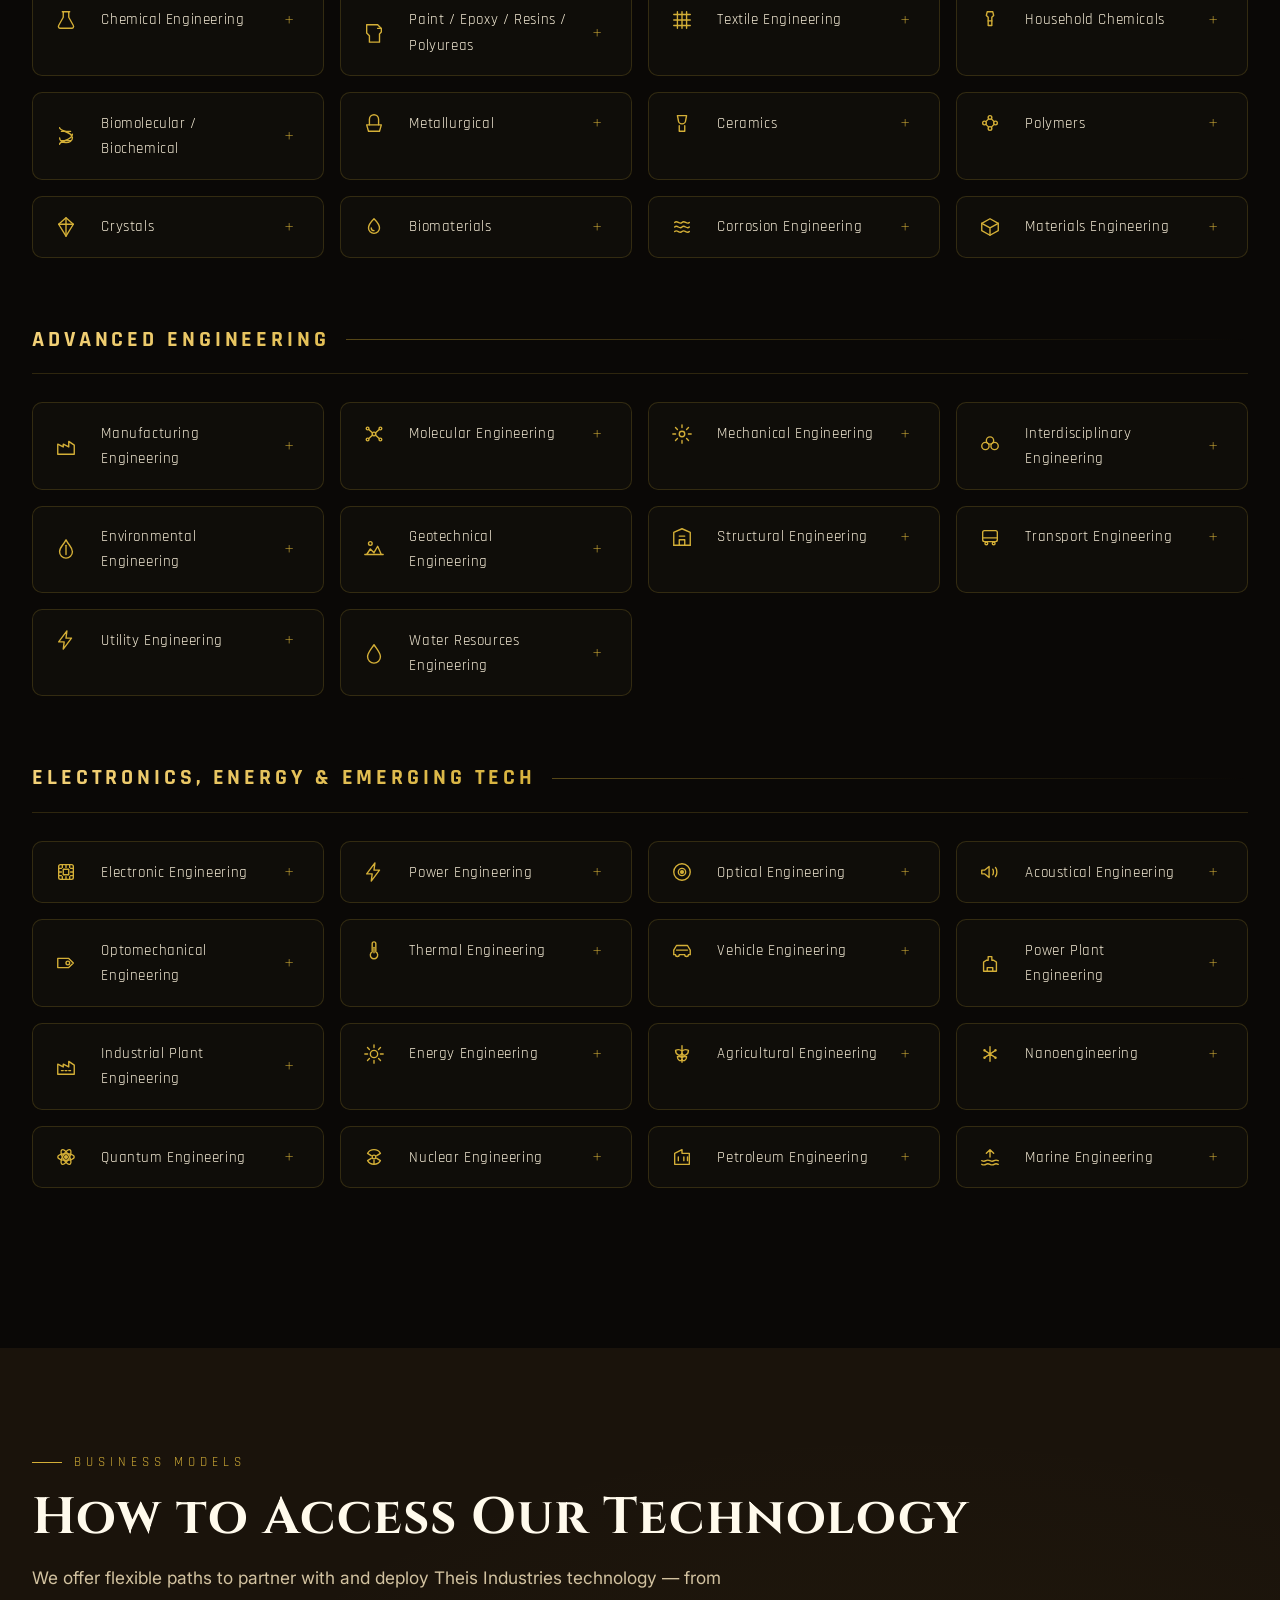
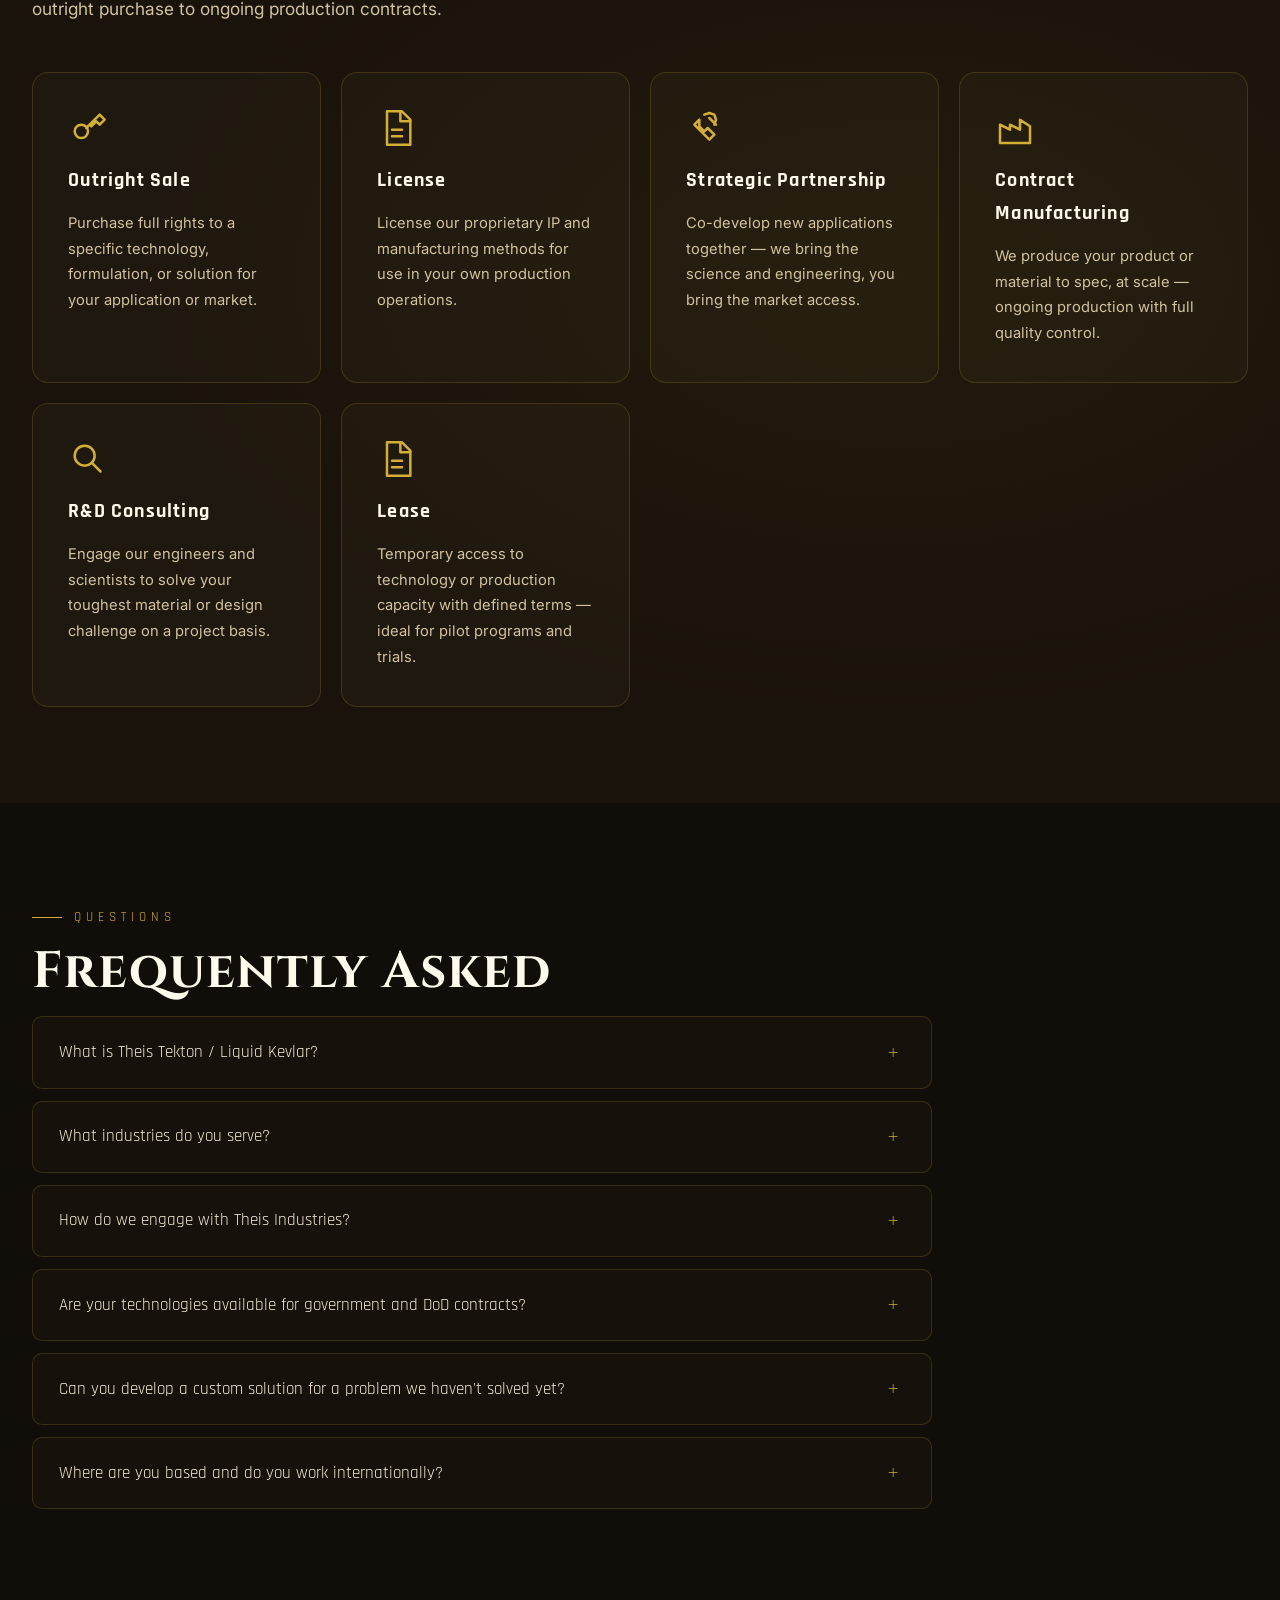
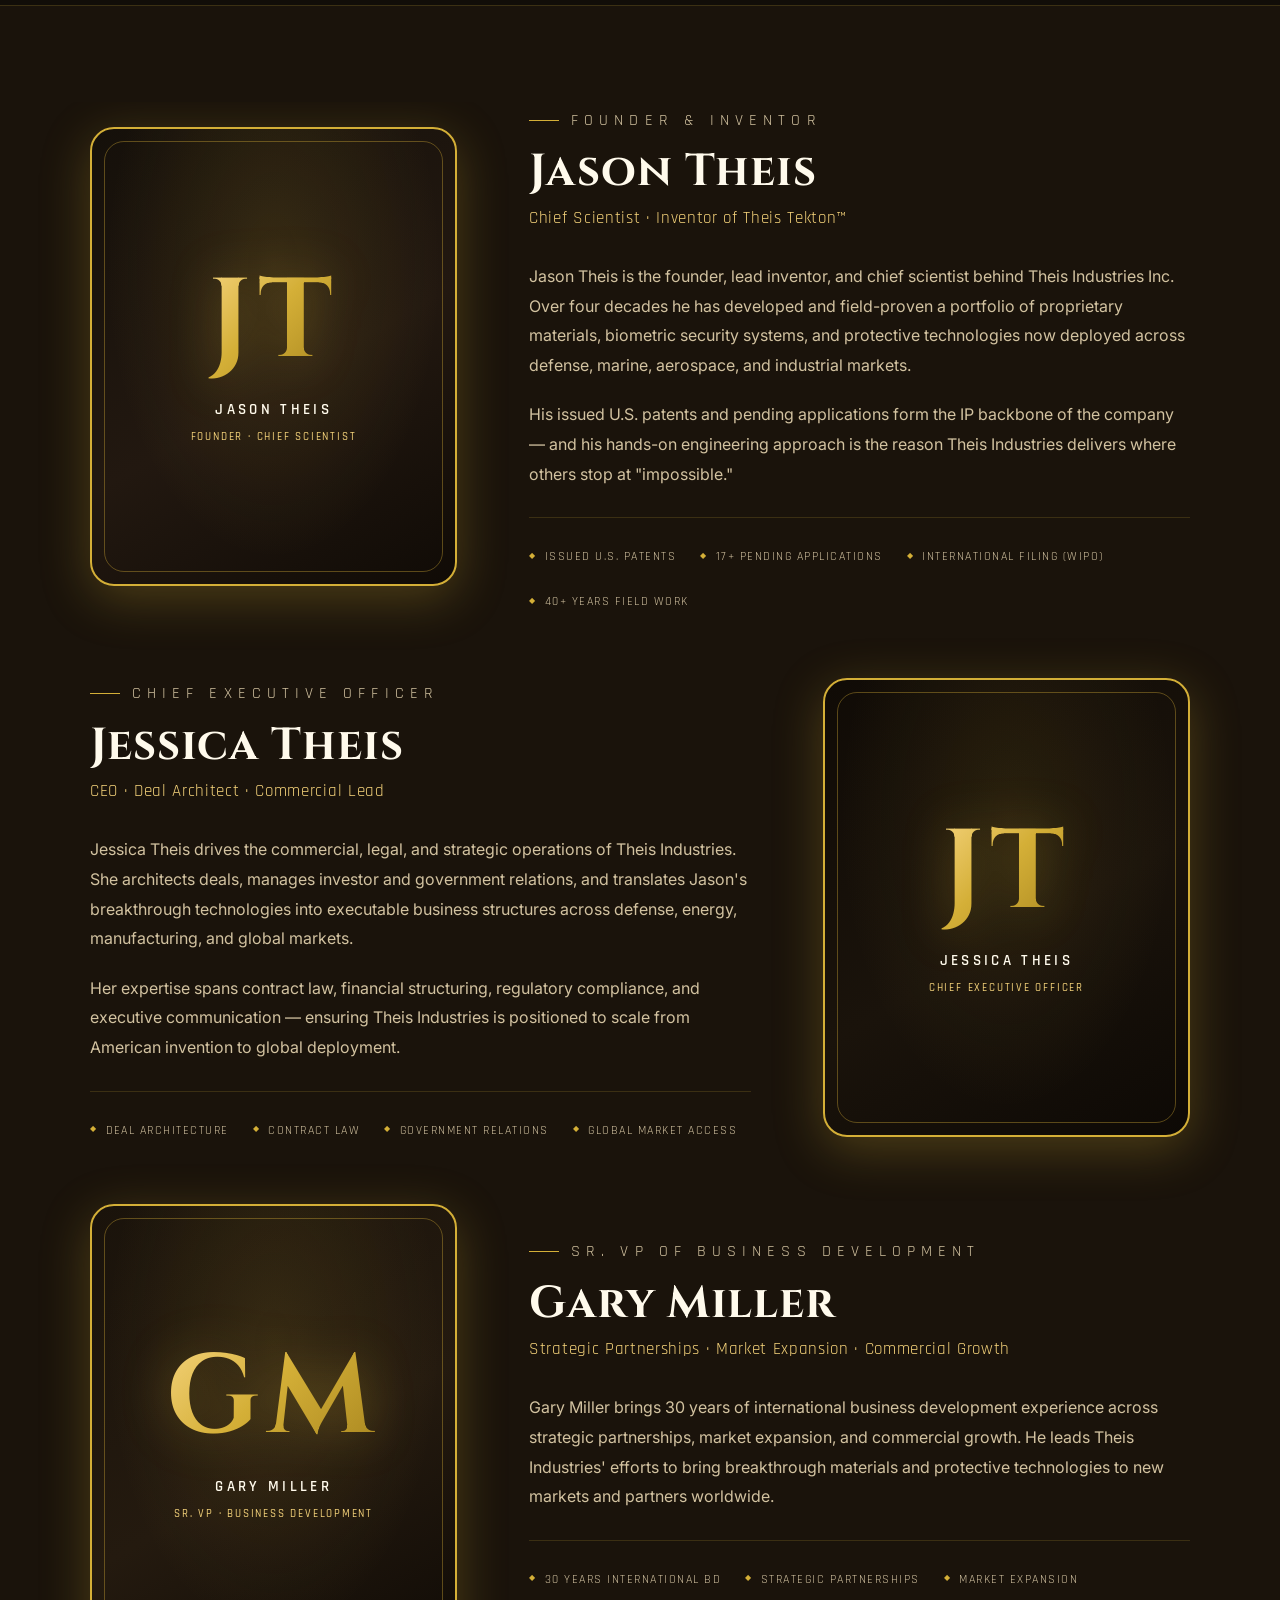
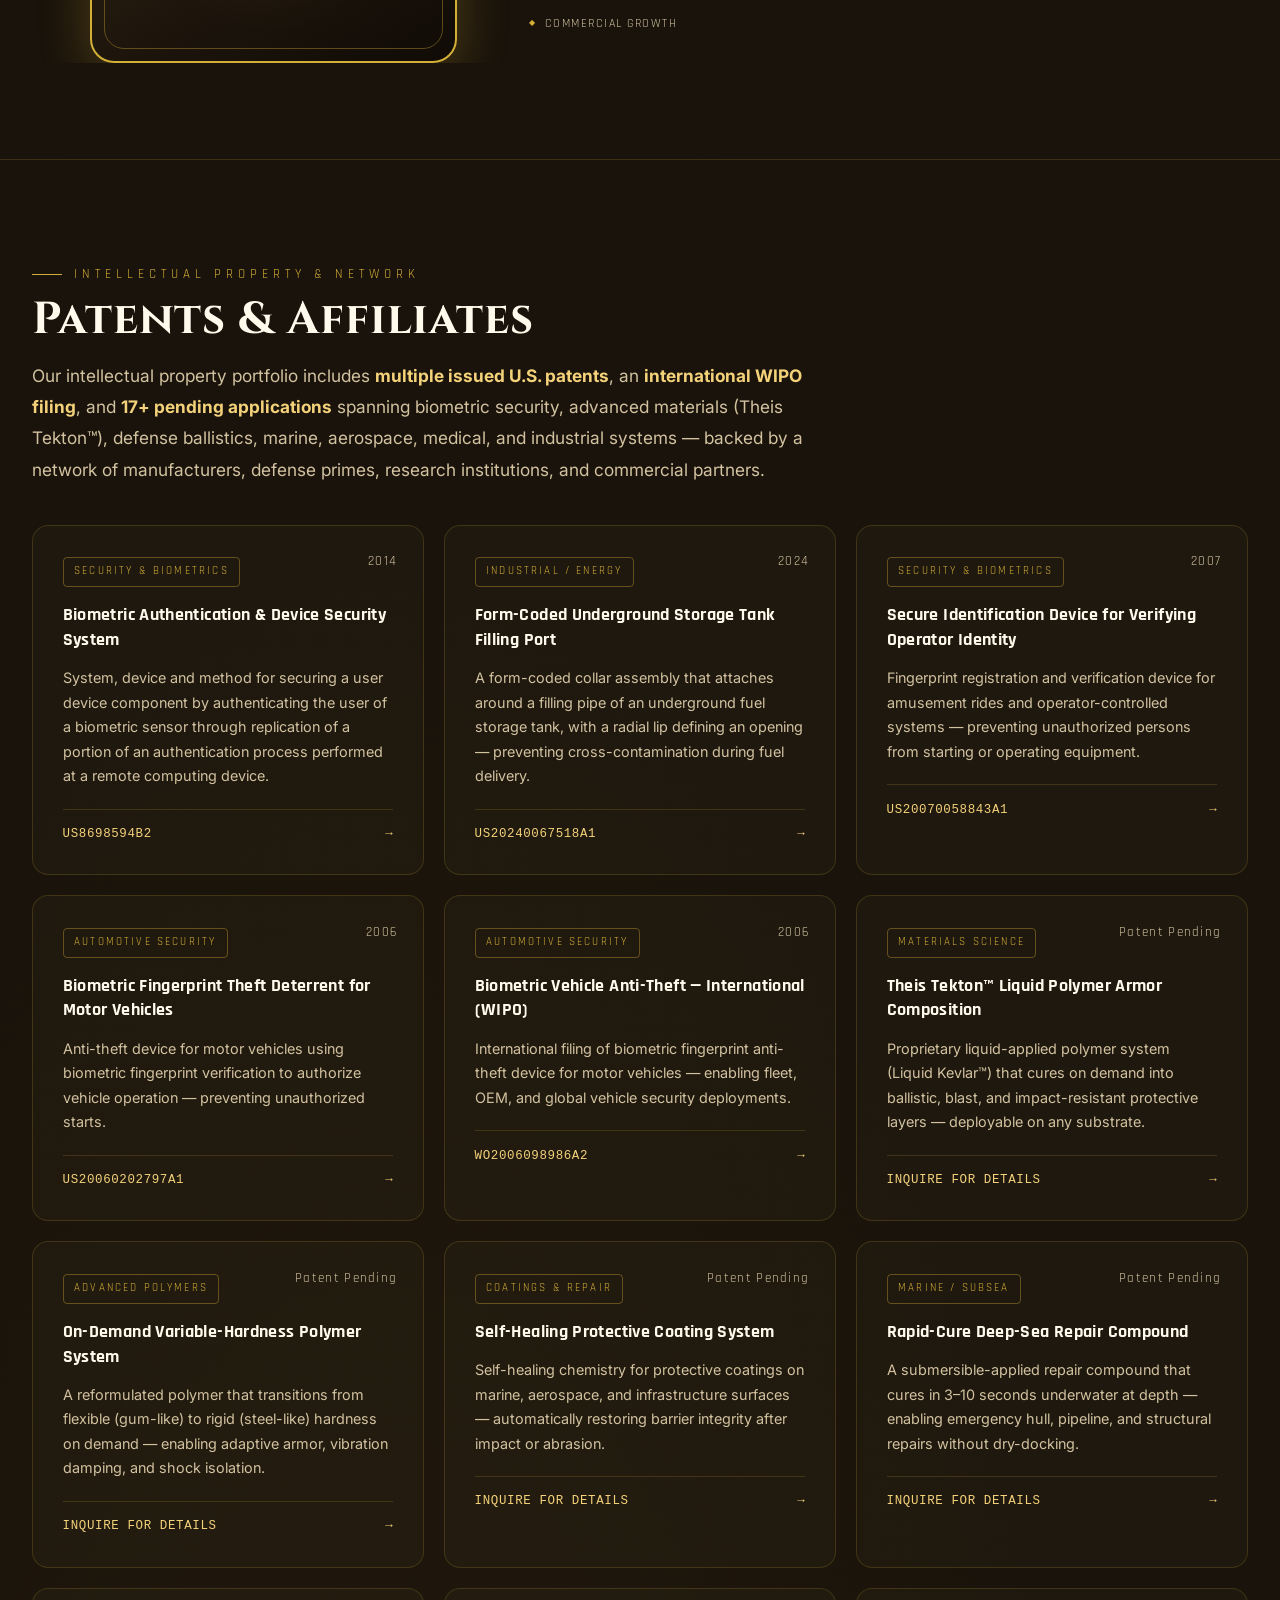
==== commit fe9e2e03: "Update Years Proven counter target from 20 to 40" ====
--- a/index.html
+++ b/index.html
@@ -66,7 +66,7 @@
 <section id="stats">
   <div class="container">
     <div class="stats-grid">
-      <div class="stat reveal"><span class="stat-num" data-target="20">0</span><span class="stat-suffix">+</span><span class="stat-label">Years Proven</span></div>
+      <div class="stat reveal"><span class="stat-num" data-target="40">0</span><span class="stat-suffix">+</span><span class="stat-label">Years Proven</span></div>
       <div class="stat reveal"><span class="stat-num" data-target="38">0</span><span class="stat-suffix">+</span><span class="stat-label">Engineering Disciplines</span></div>
       <div class="stat reveal"><span class="stat-num" data-target="17">0</span><span class="stat-suffix">+</span><span class="stat-label">Pending Patents</span></div>
       <div class="stat reveal"><span class="stat-num" data-target="100">0</span><span class="stat-suffix">%</span><span class="stat-label">U.S. Based</span></div>
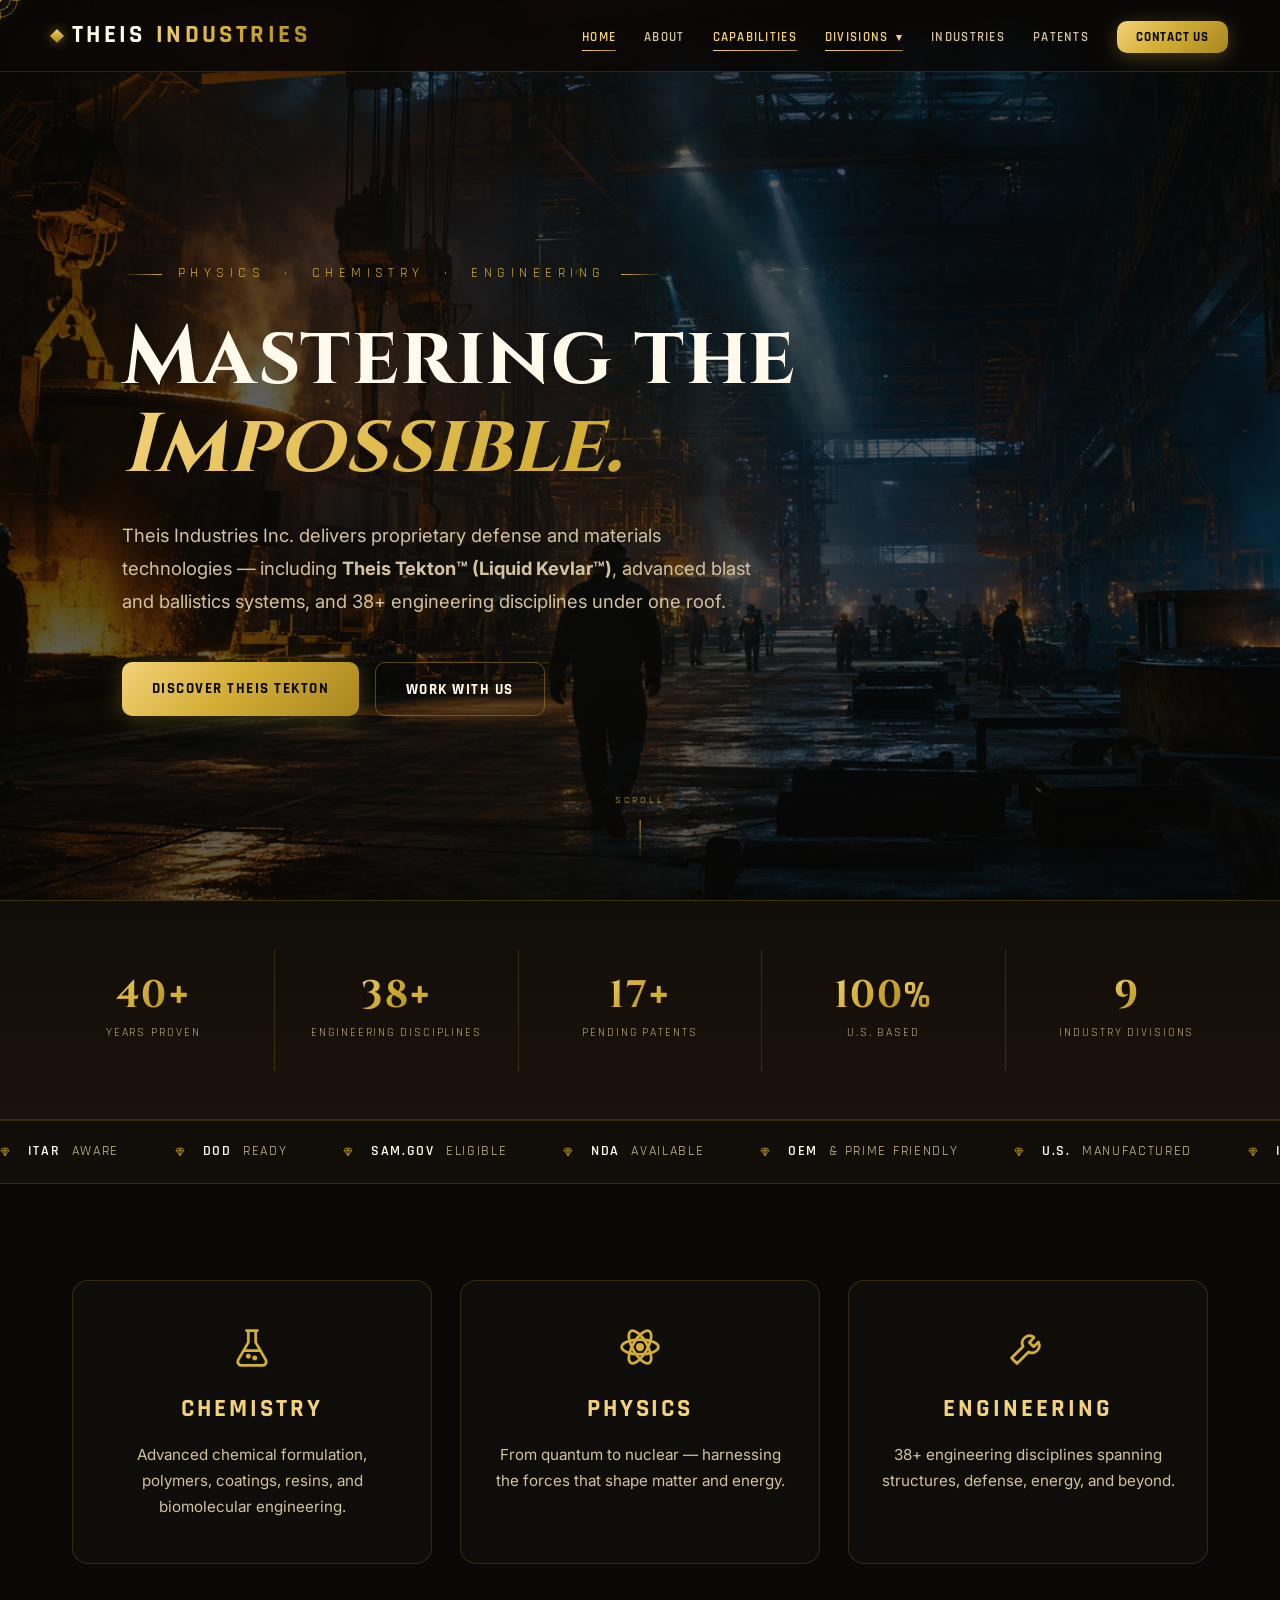
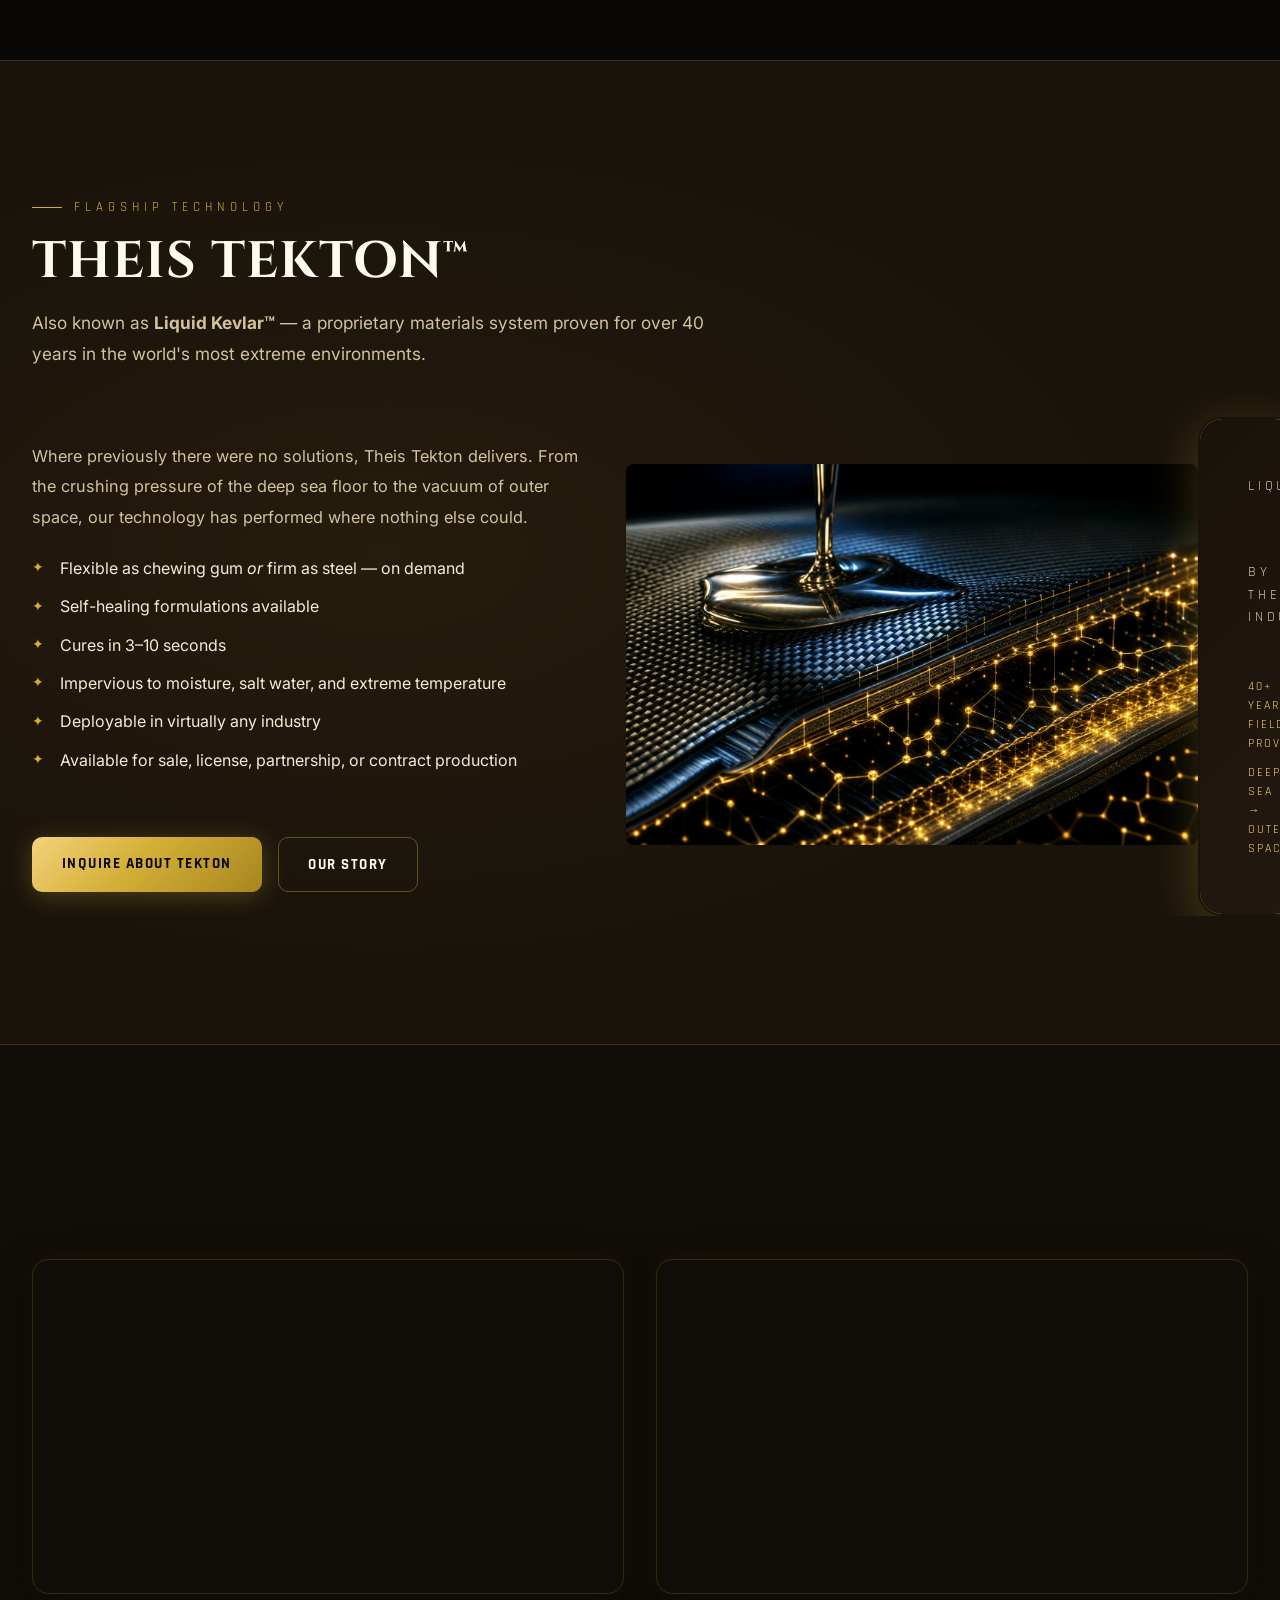
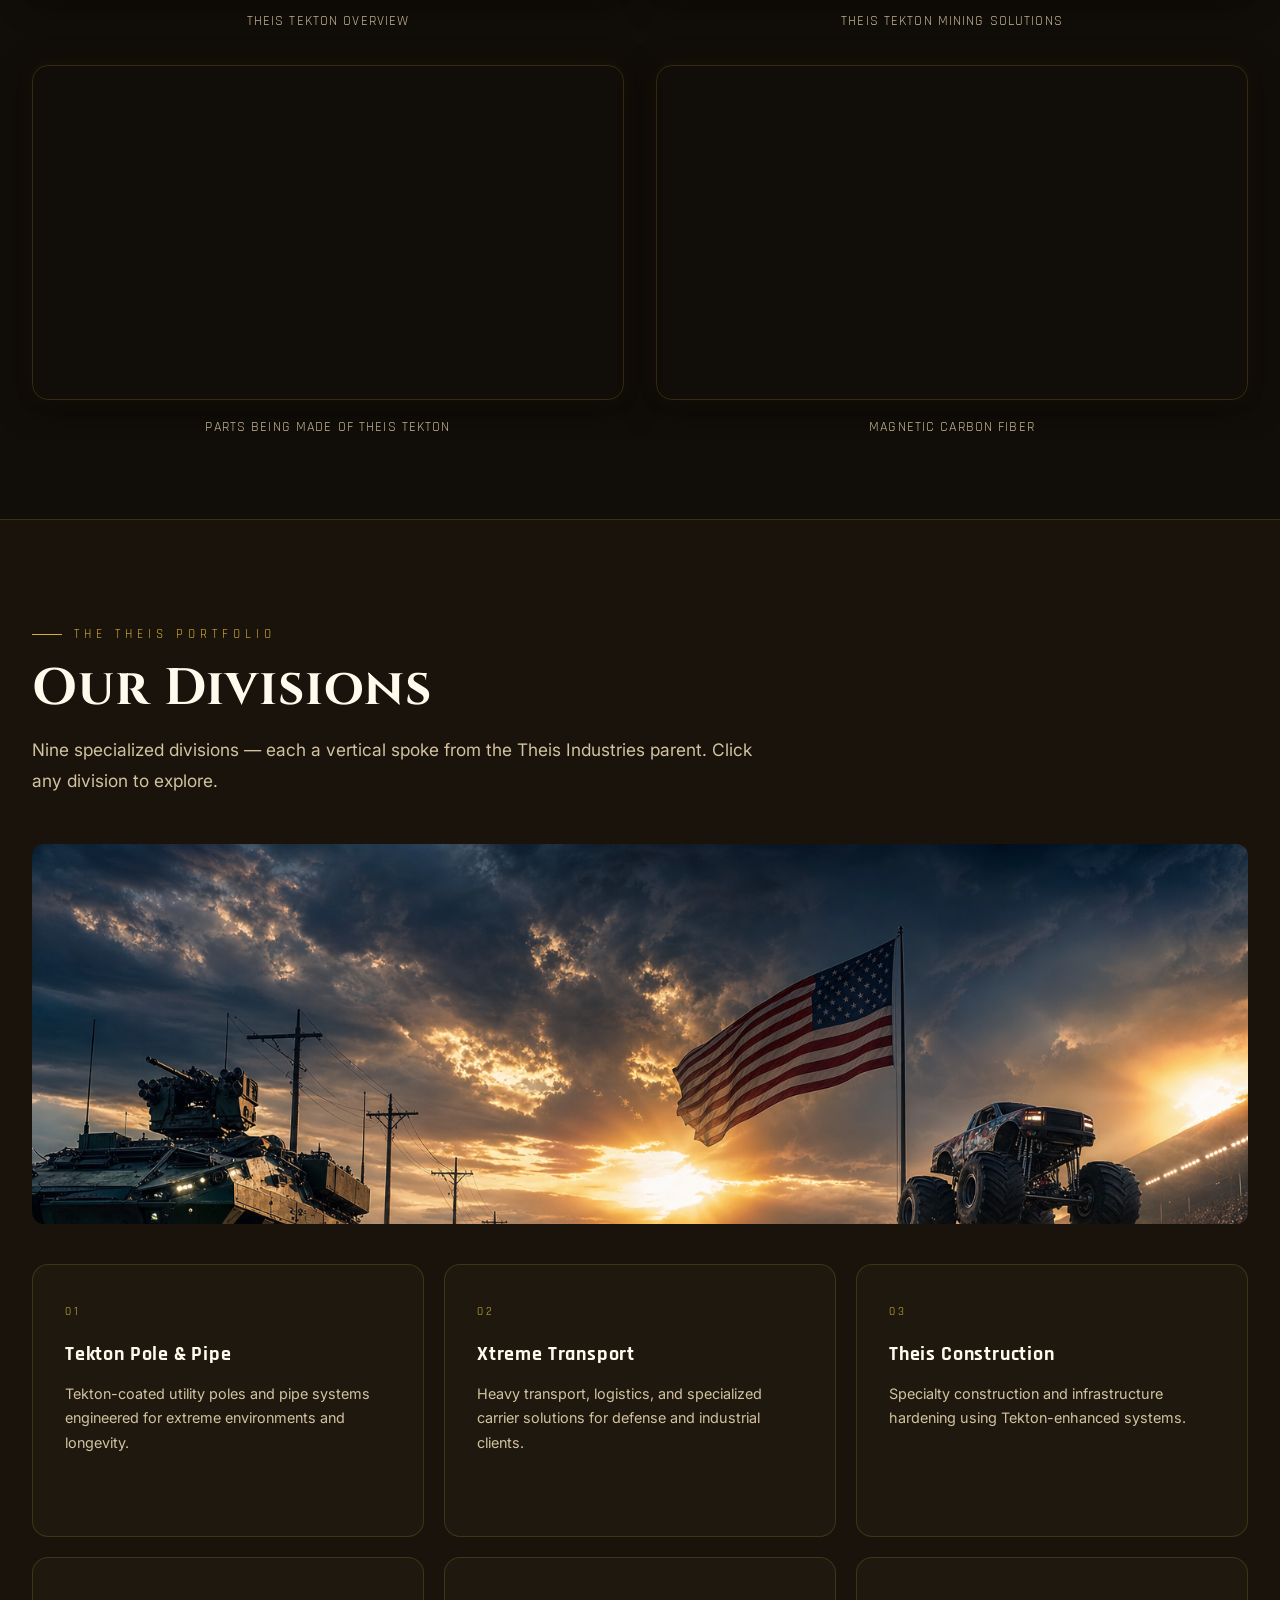
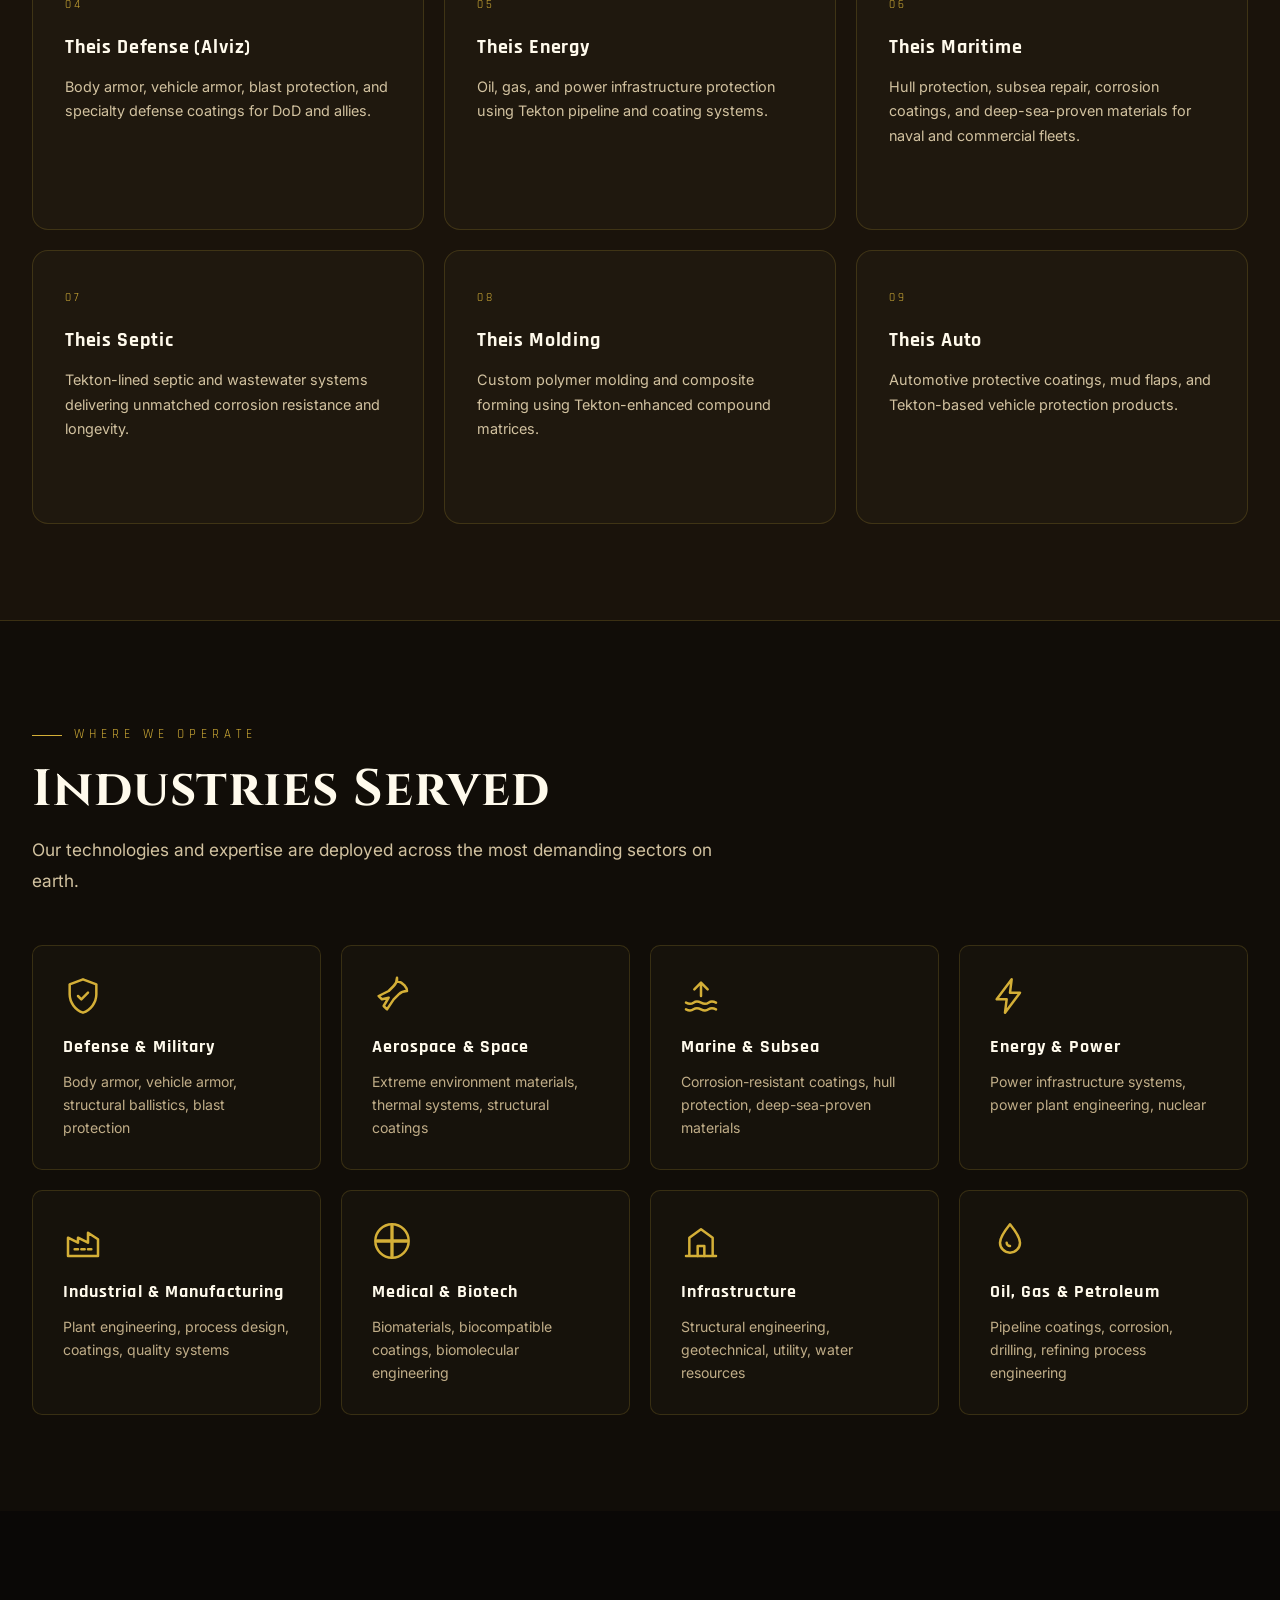
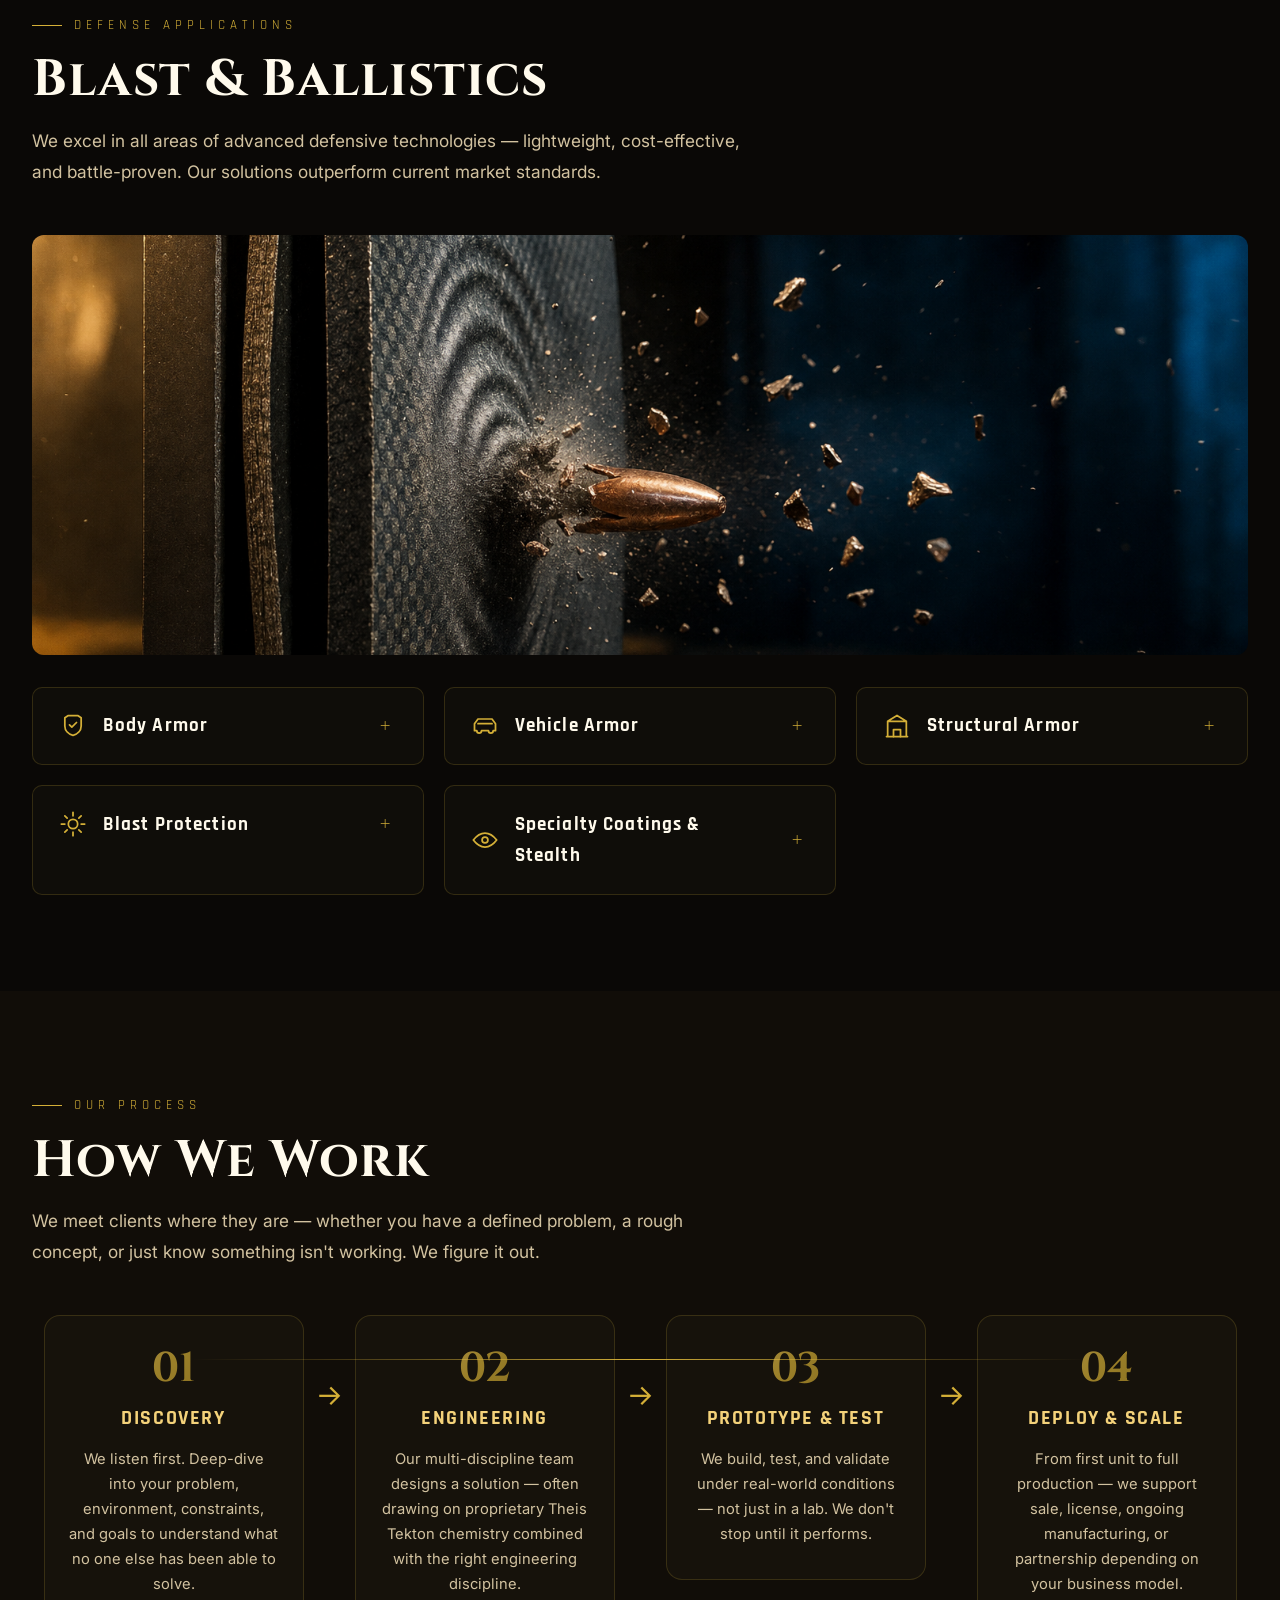
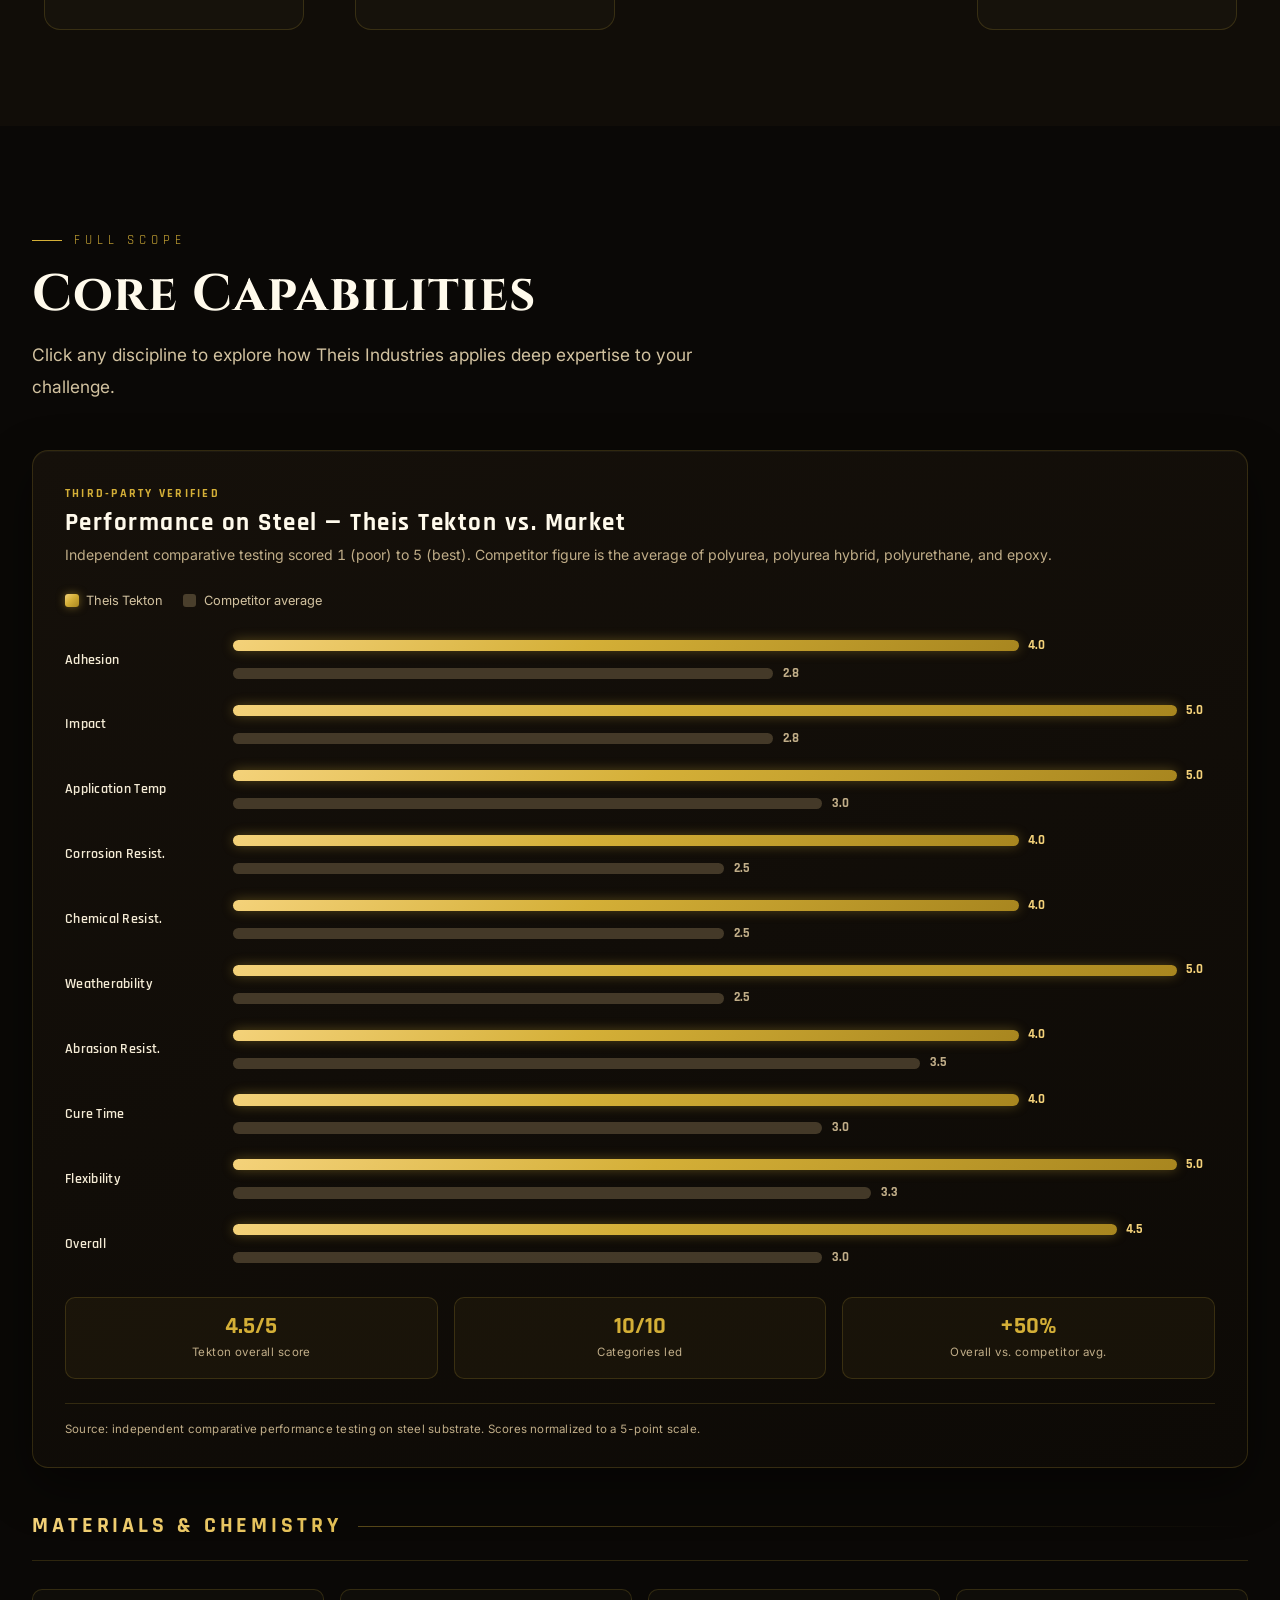
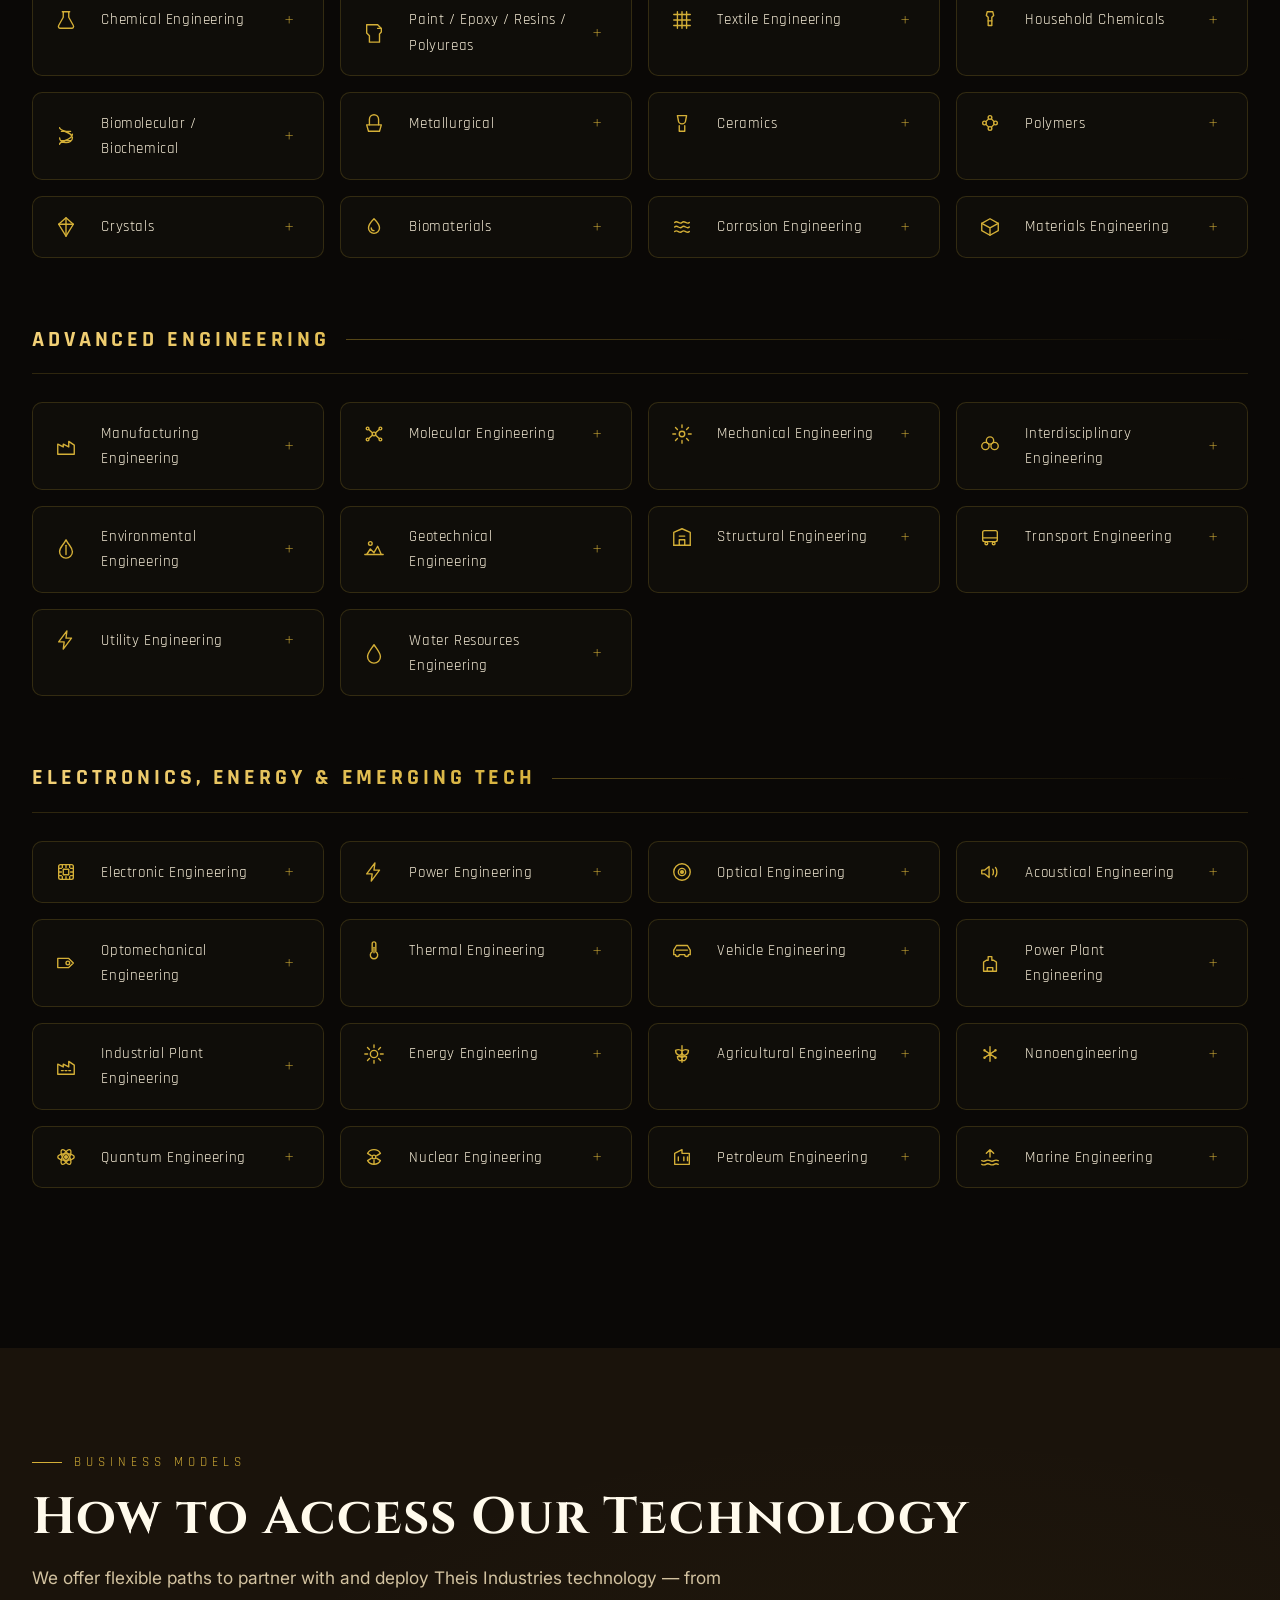
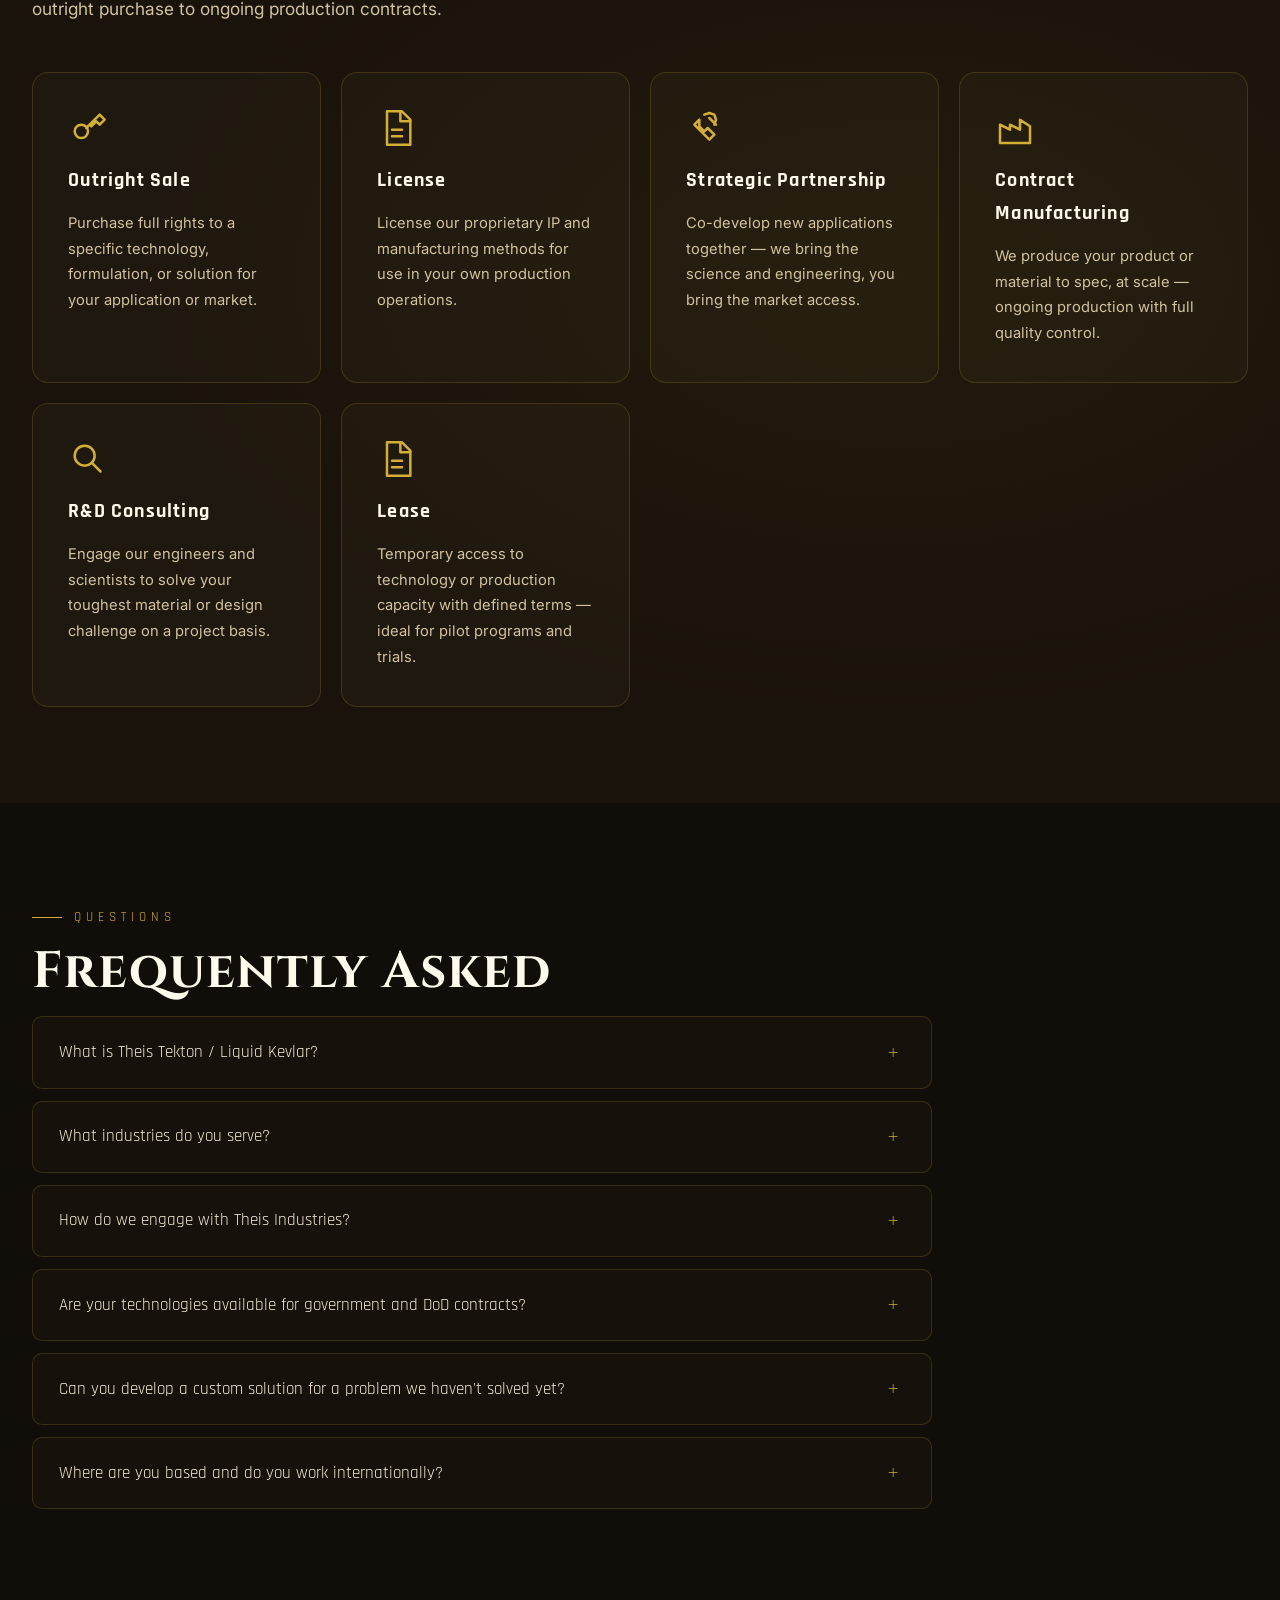
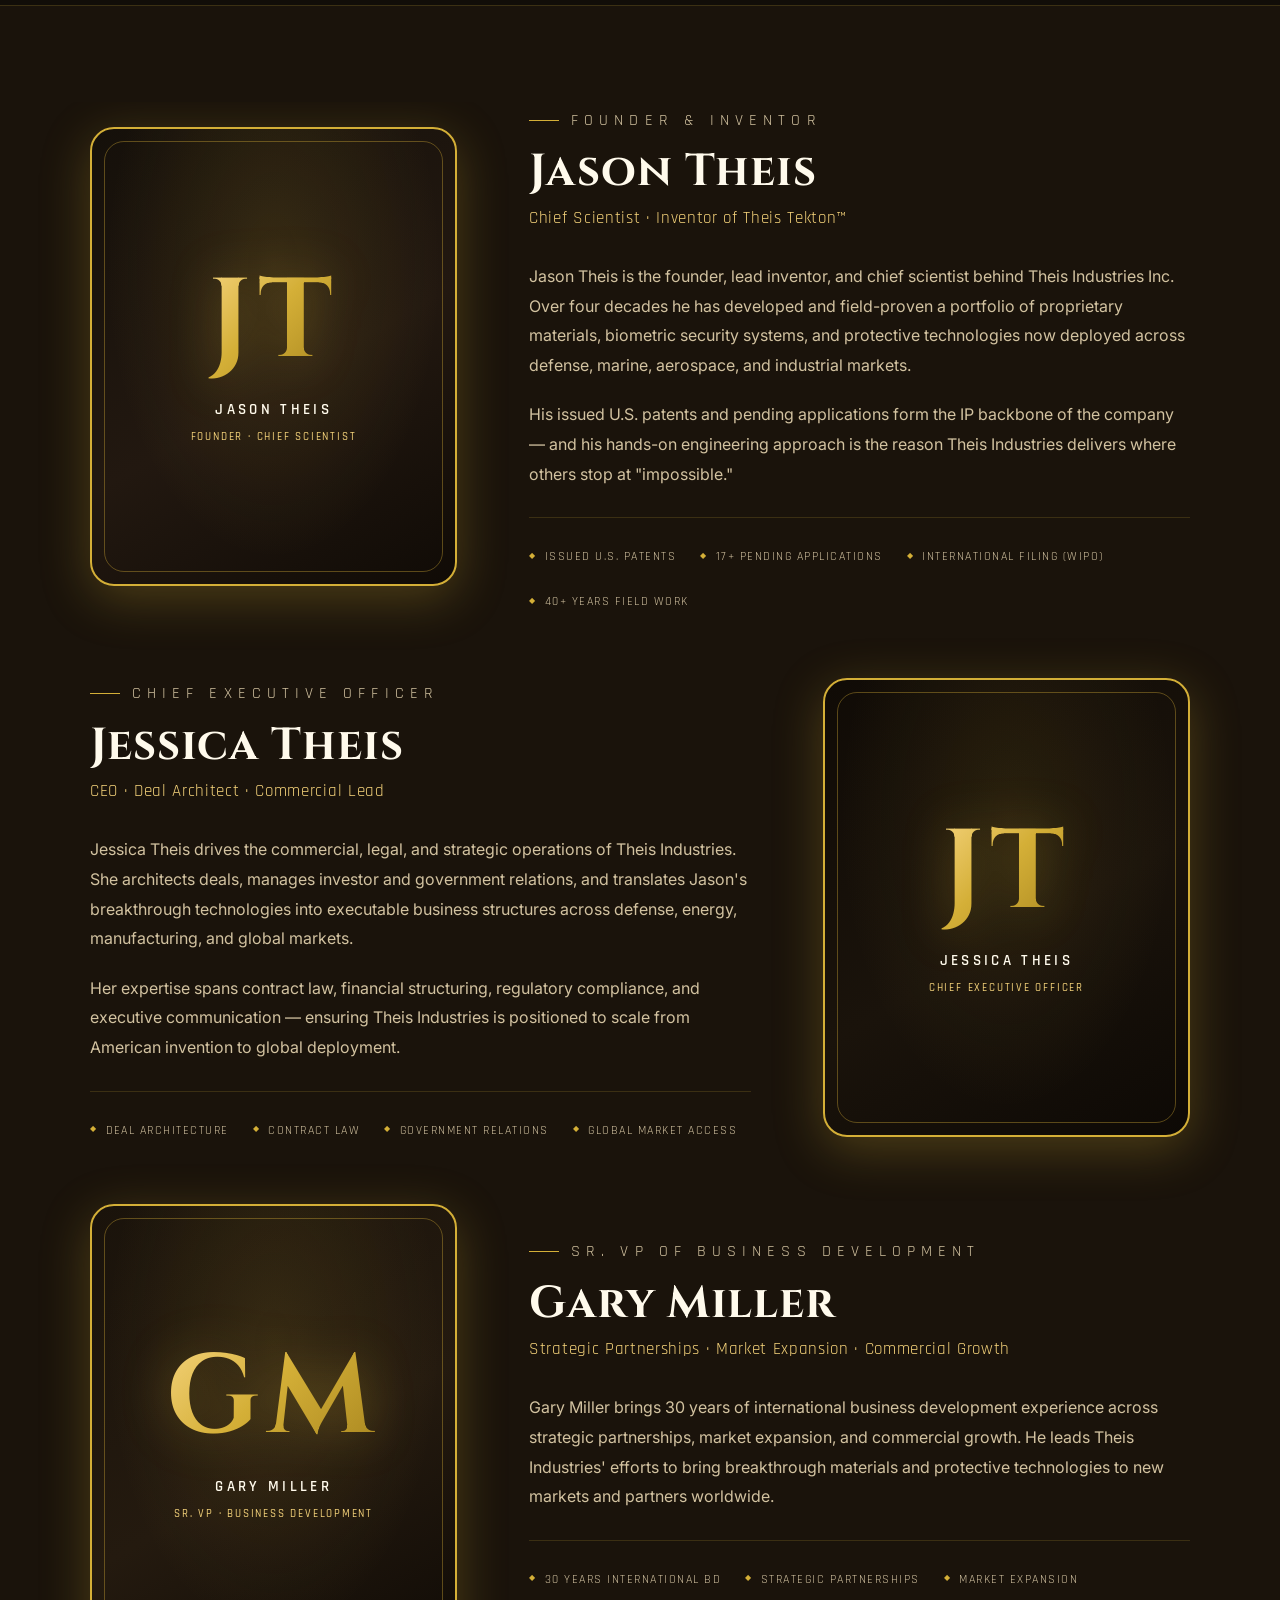
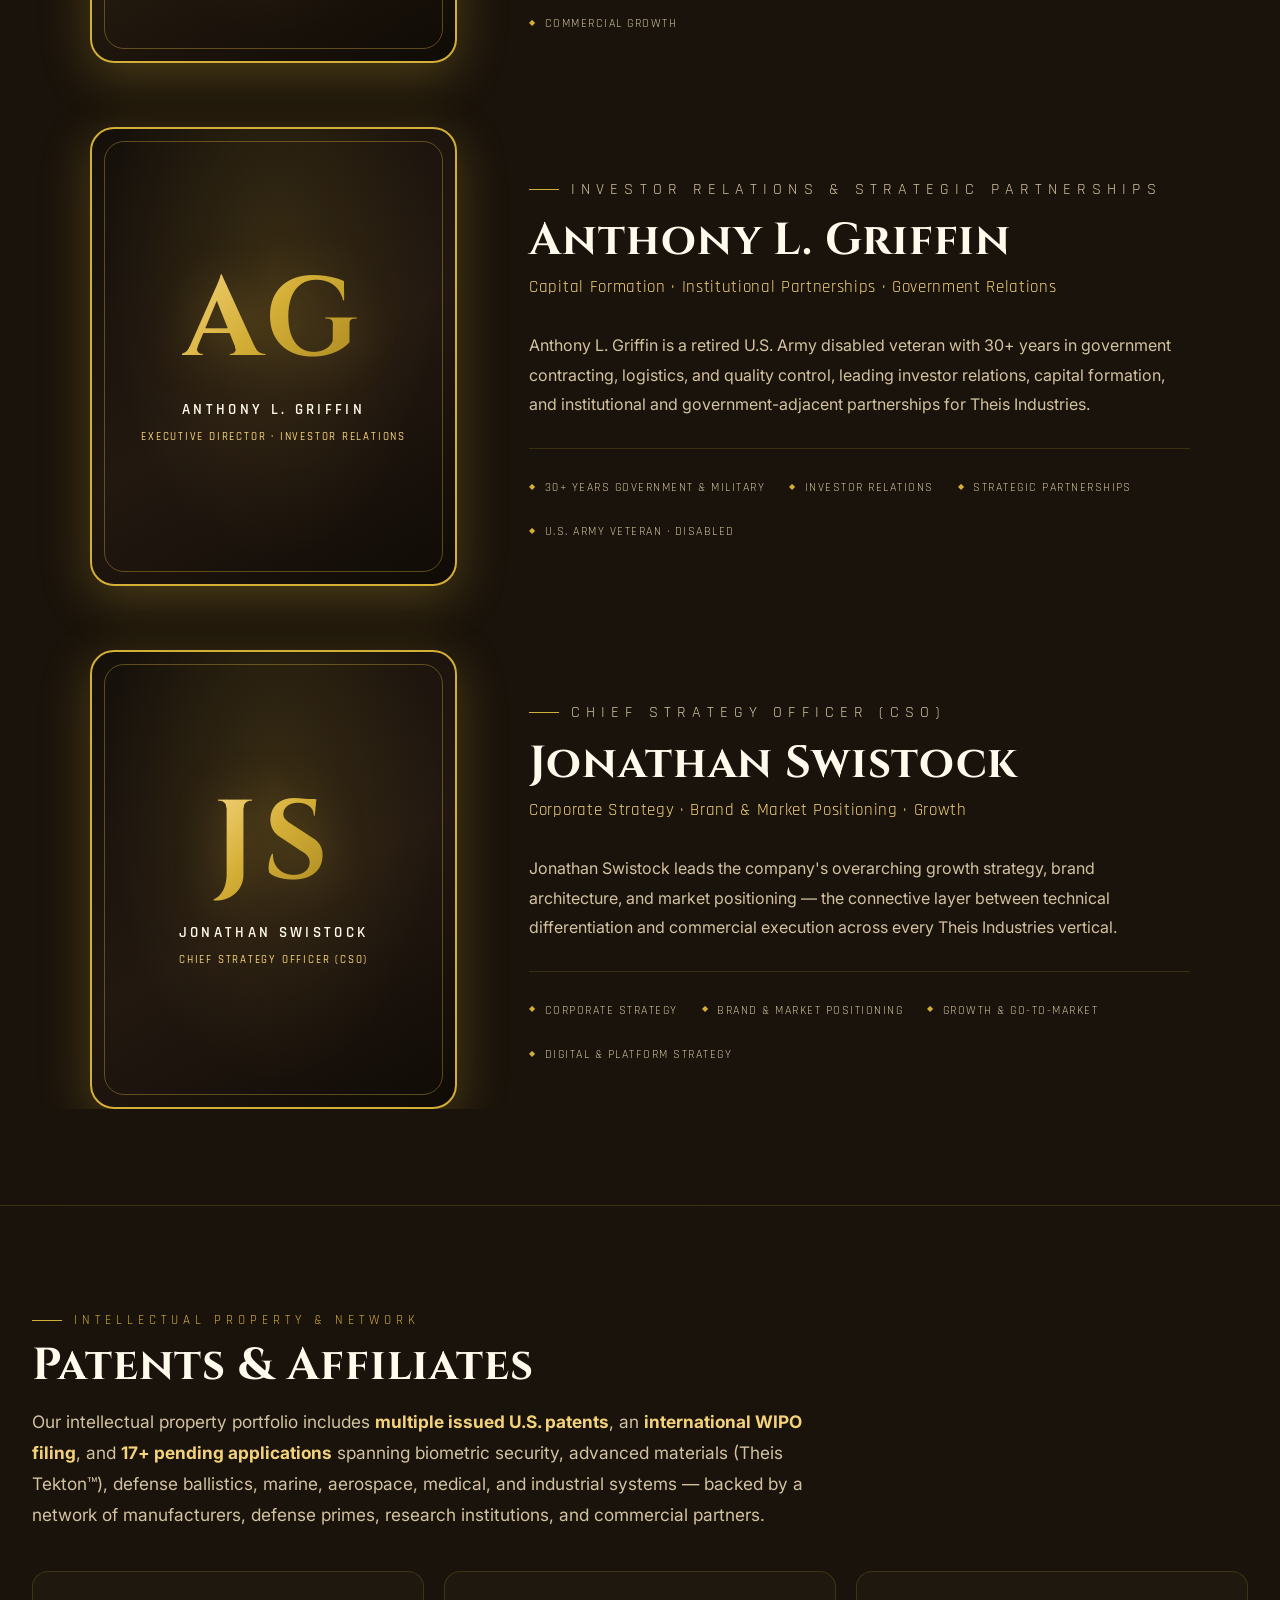
==== commit 5c9a9893: "Add Anthony Griffin and Jonathan Swistock to home leadership (all 5, Swistock last)" ====
--- a/index.html
+++ b/index.html
@@ -628,6 +628,44 @@
         </div>
       </div>
     </div>
+    <div class="founder-grid" style="margin-top:4rem;">
+  <div class="founder-mark founder-mark-anthony reveal" role="img" aria-label="Anthony L. Griffin — Executive Director, Investor Relations">
+  <span class="founder-mark-initials">AG</span>
+  <span class="founder-mark-name">Anthony L. Griffin</span>
+  <span class="founder-mark-role">Executive Director · Investor Relations</span>
+</div>
+<div class="founder-text reveal">
+  <p class="eyebrow">Investor Relations & Strategic Partnerships</p>
+  <h2>Anthony L. Griffin</h2>
+  <p class="role">Capital Formation · Institutional Partnerships · Government Relations</p>
+  <p>Anthony L. Griffin is a retired U.S. Army disabled veteran with 30+ years in government contracting, logistics, and quality control, leading investor relations, capital formation, and institutional and government-adjacent partnerships for Theis Industries.</p>
+  <div class="founder-creds">
+  <span class="cred-item">30+ Years Government & Military</span>
+  <span class="cred-item">Investor Relations</span>
+  <span class="cred-item">Strategic Partnerships</span>
+  <span class="cred-item">U.S. Army Veteran · Disabled</span>
+</div>
+</div>
+</div>
+    <div class="founder-grid" style="margin-top:4rem;">
+<div class="founder-mark founder-mark-jonathan reveal" role="img" aria-label="Jonathan Swistock — Chief Strategy Officer">
+<span class="founder-mark-initials">JS</span>
+<span class="founder-mark-name">Jonathan Swistock</span>
+<span class="founder-mark-role">Chief Strategy Officer (CSO)</span>
+</div>
+<div class="founder-text reveal">
+<p class="eyebrow">Chief Strategy Officer (CSO)</p>
+<h2>Jonathan Swistock</h2>
+<p class="role">Corporate Strategy · Brand & Market Positioning · Growth</p>
+<p>Jonathan Swistock leads the company's overarching growth strategy, brand architecture, and market positioning — the connective layer between technical differentiation and commercial execution across every Theis Industries vertical.</p>
+<div class="founder-creds">
+<span class="cred-item">Corporate Strategy</span>
+<span class="cred-item">Brand & Market Positioning</span>
+<span class="cred-item">Growth & Go-To-Market</span>
+<span class="cred-item">Digital & Platform Strategy</span>
+</div>
+</div>
+</div>
   </div>
 </section>
 
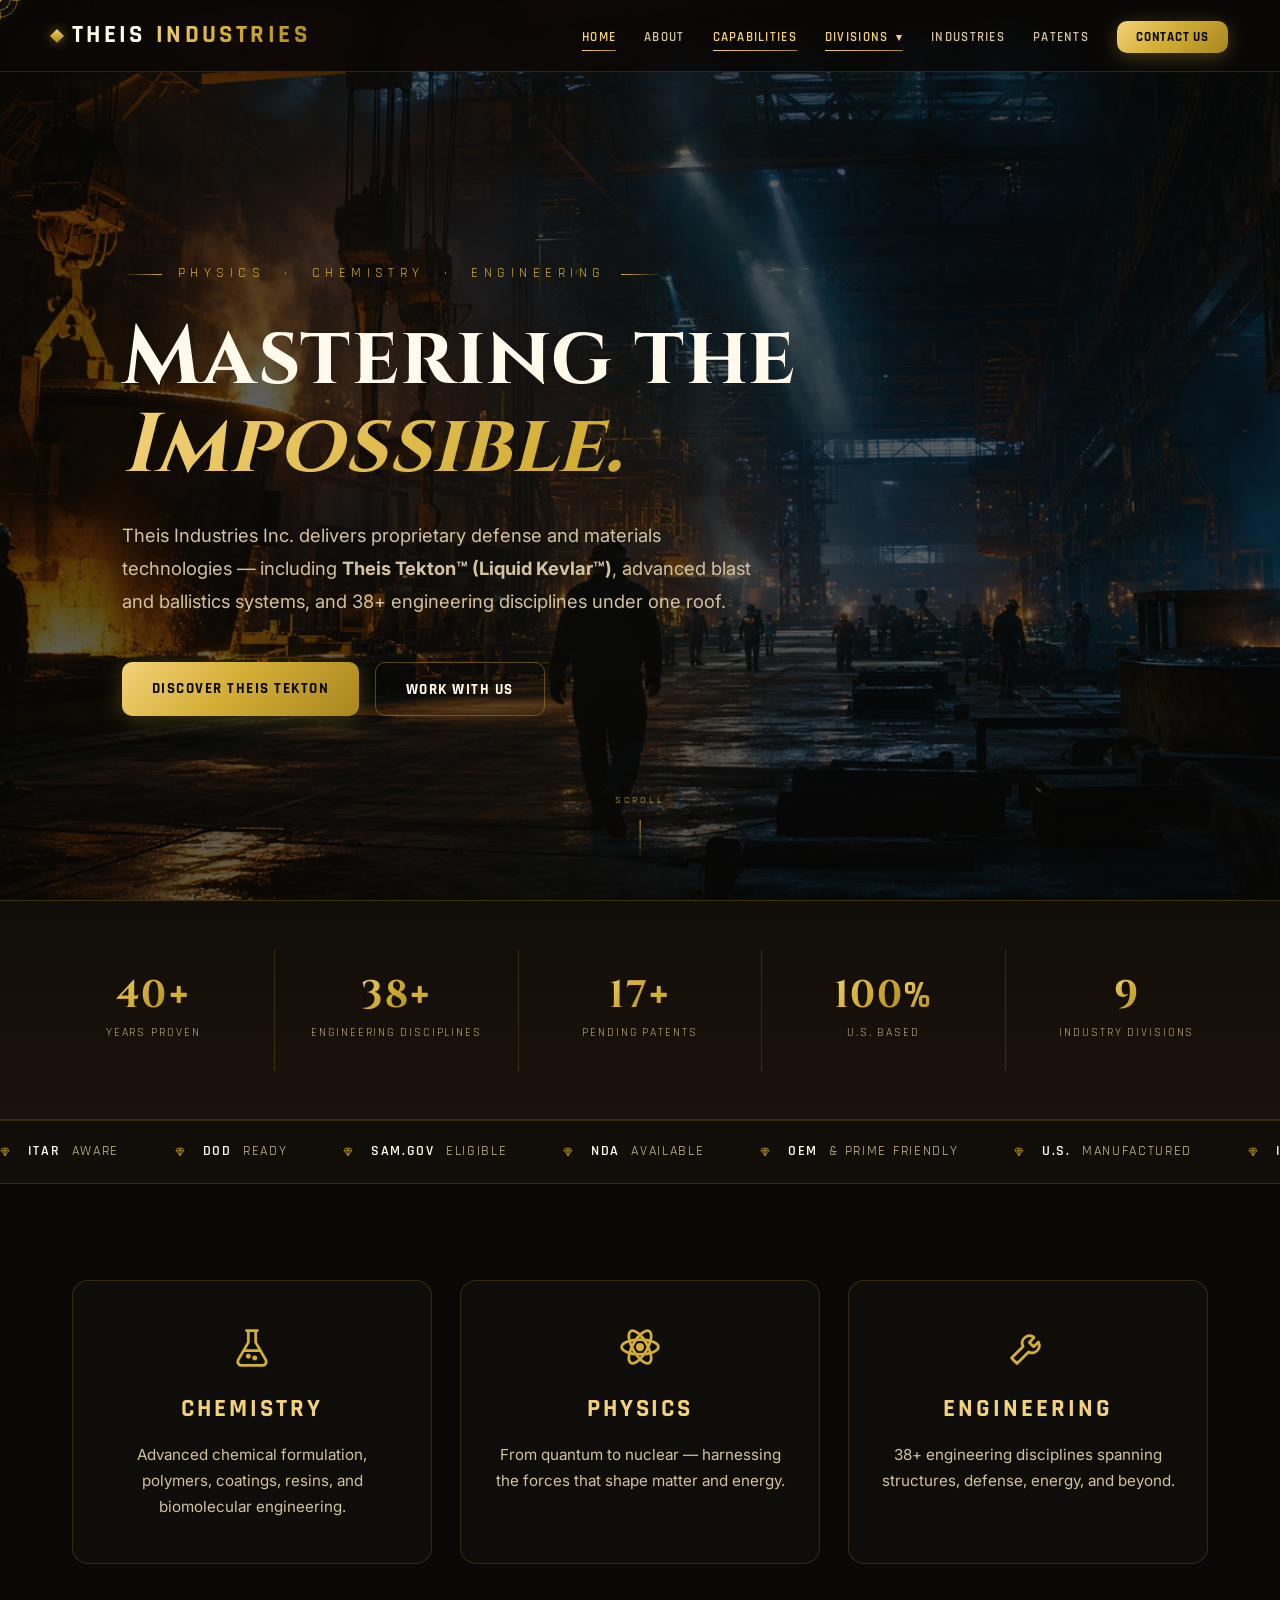
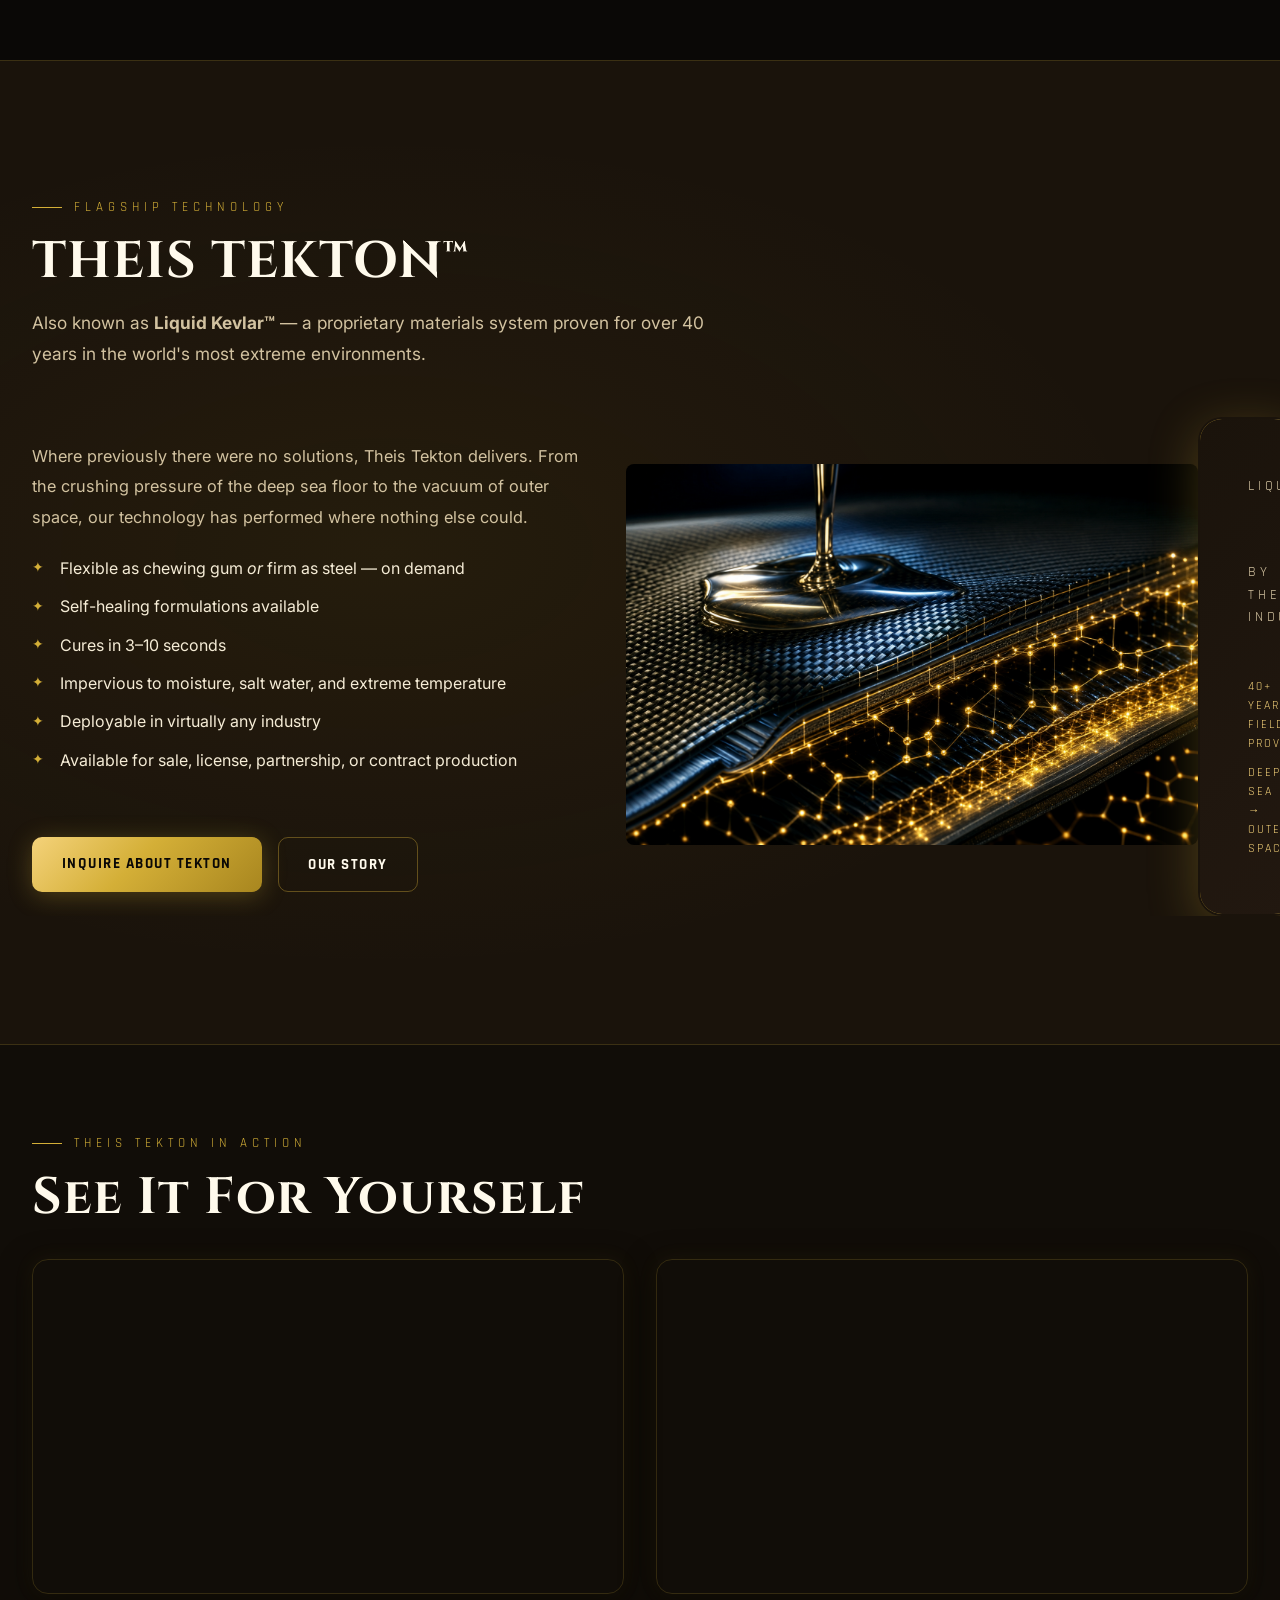
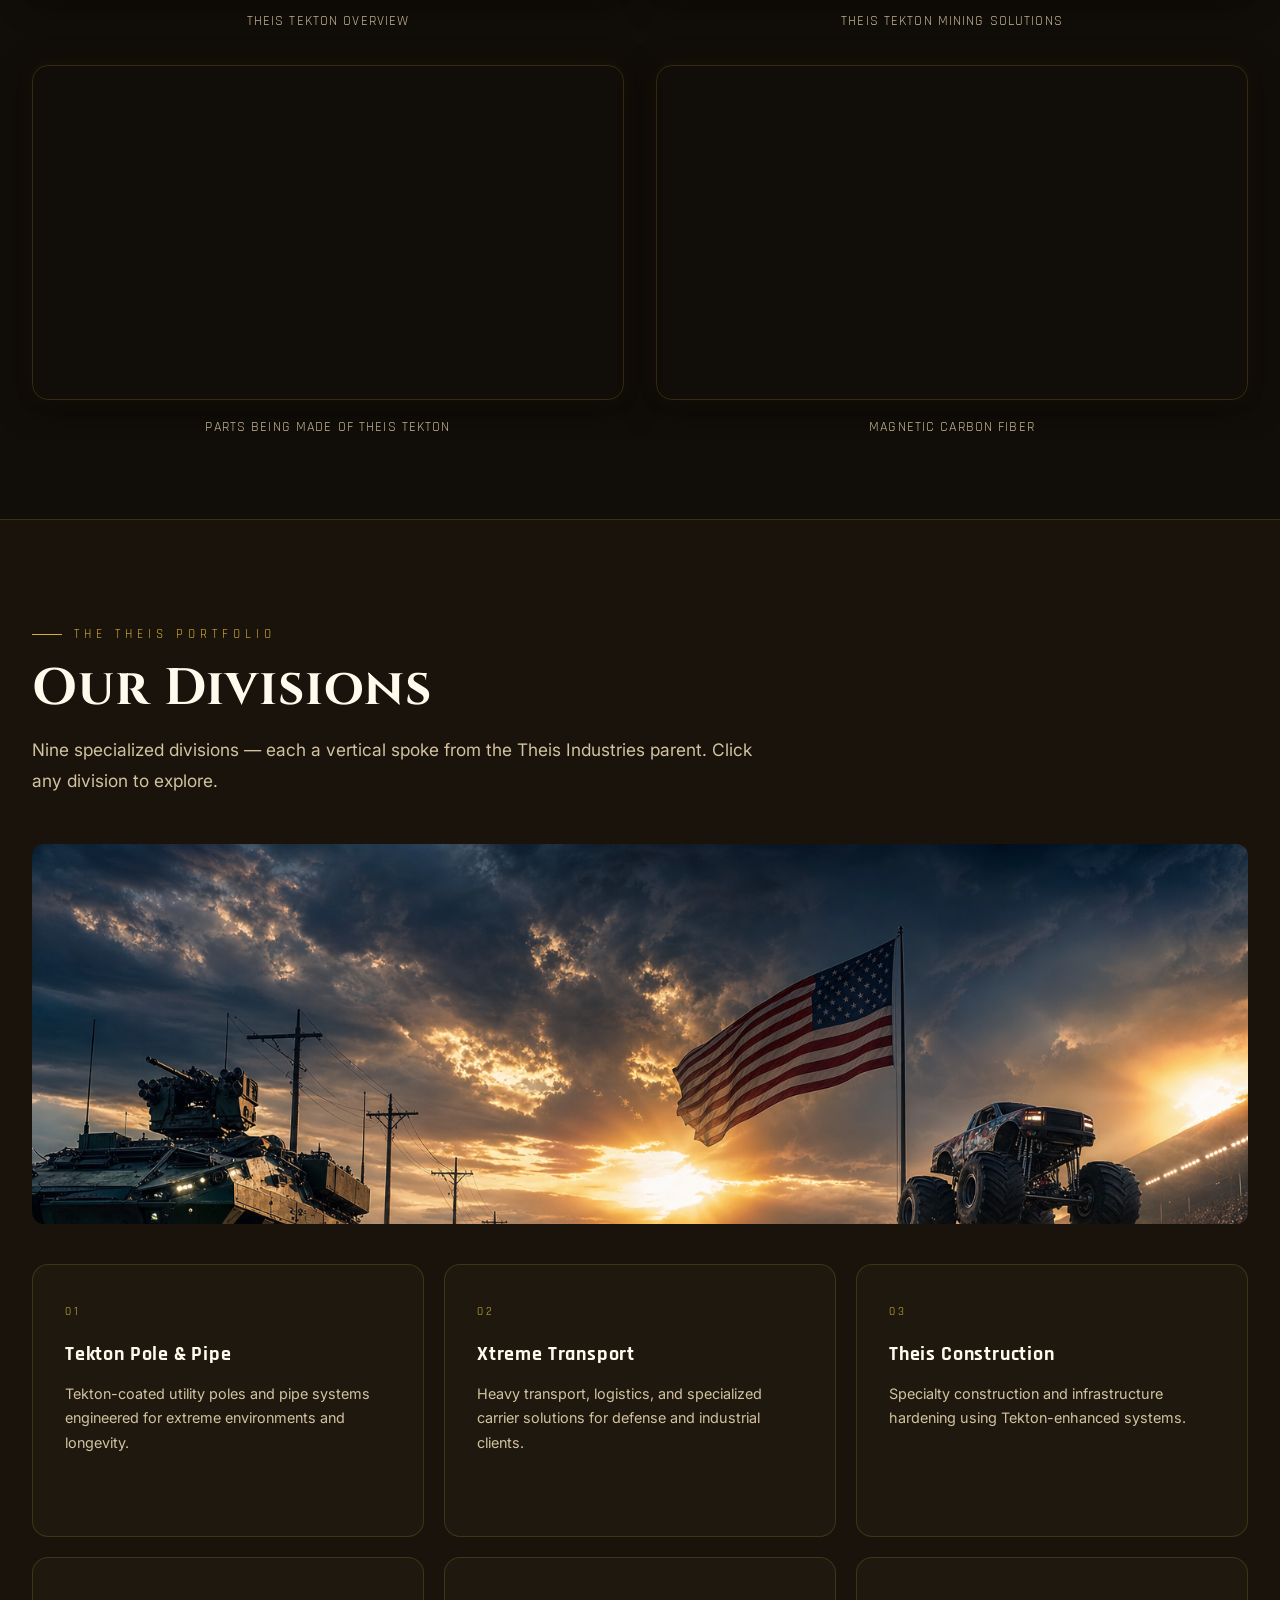
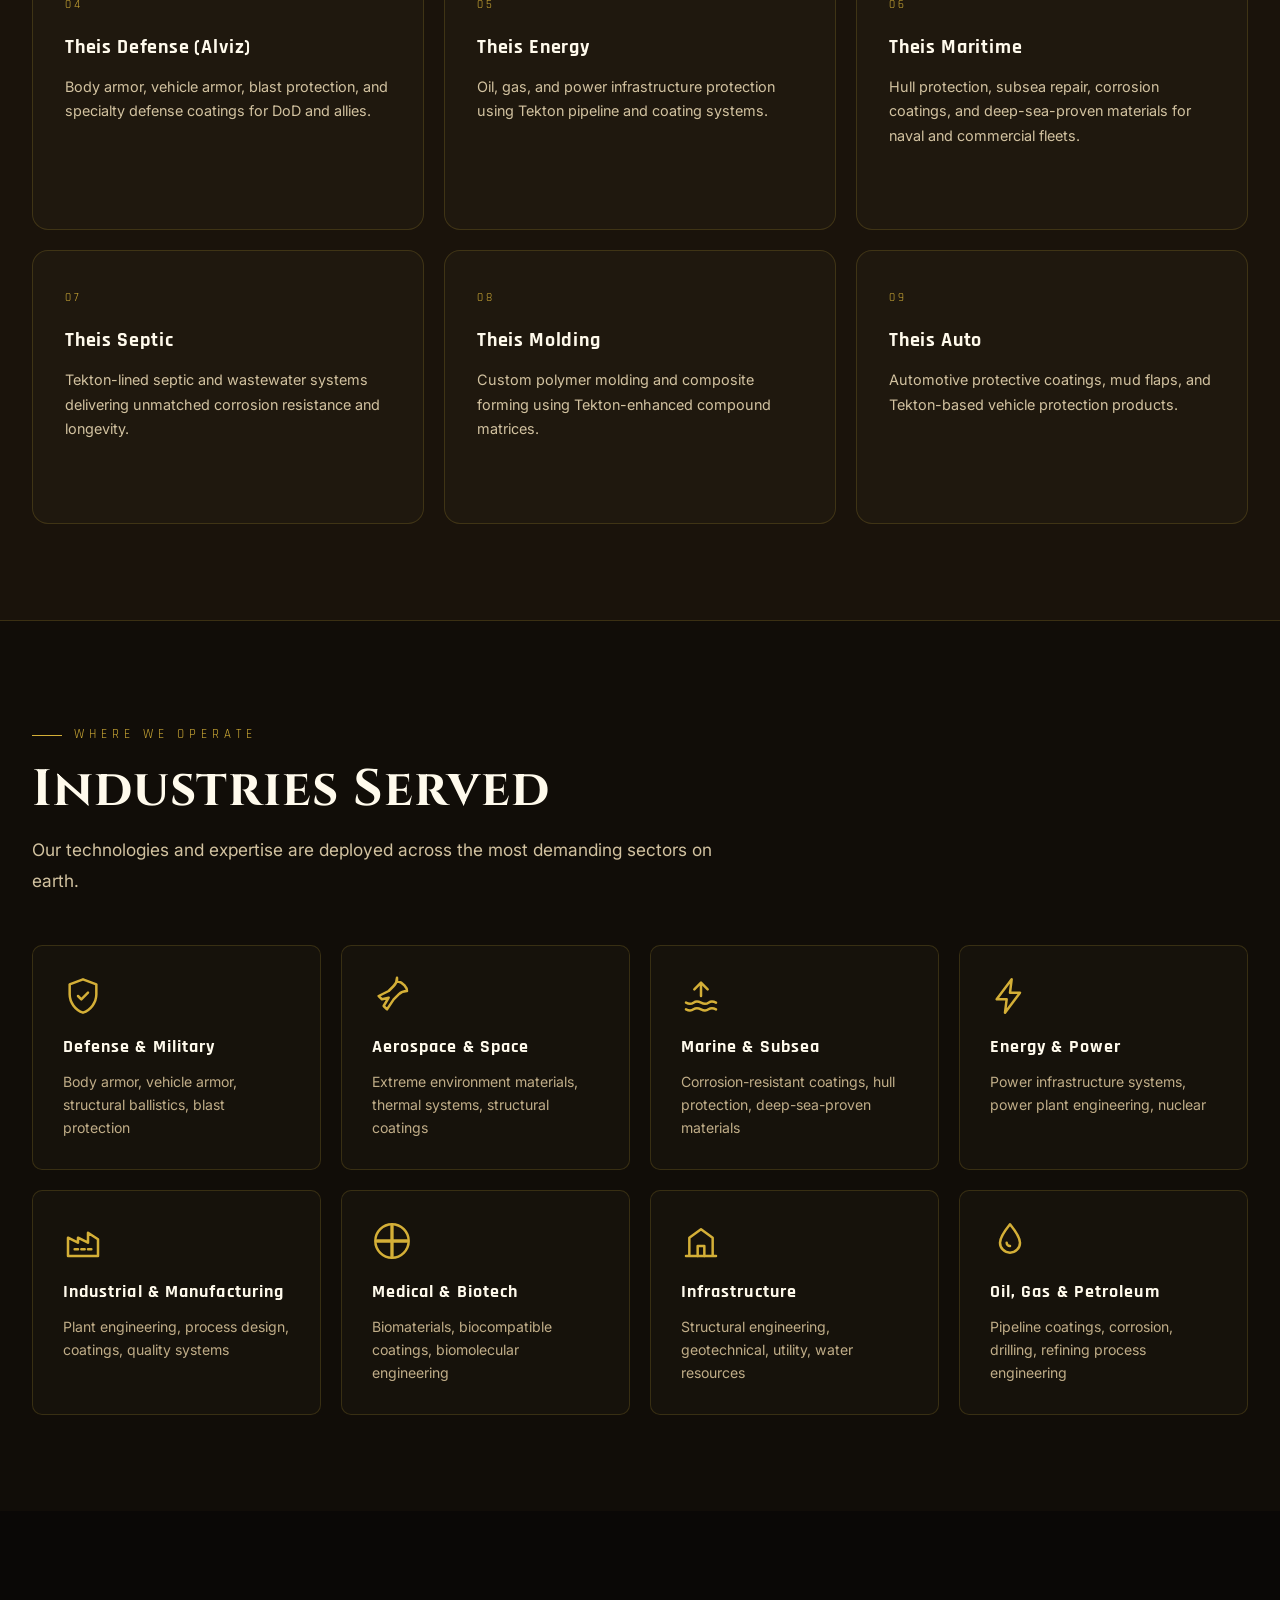
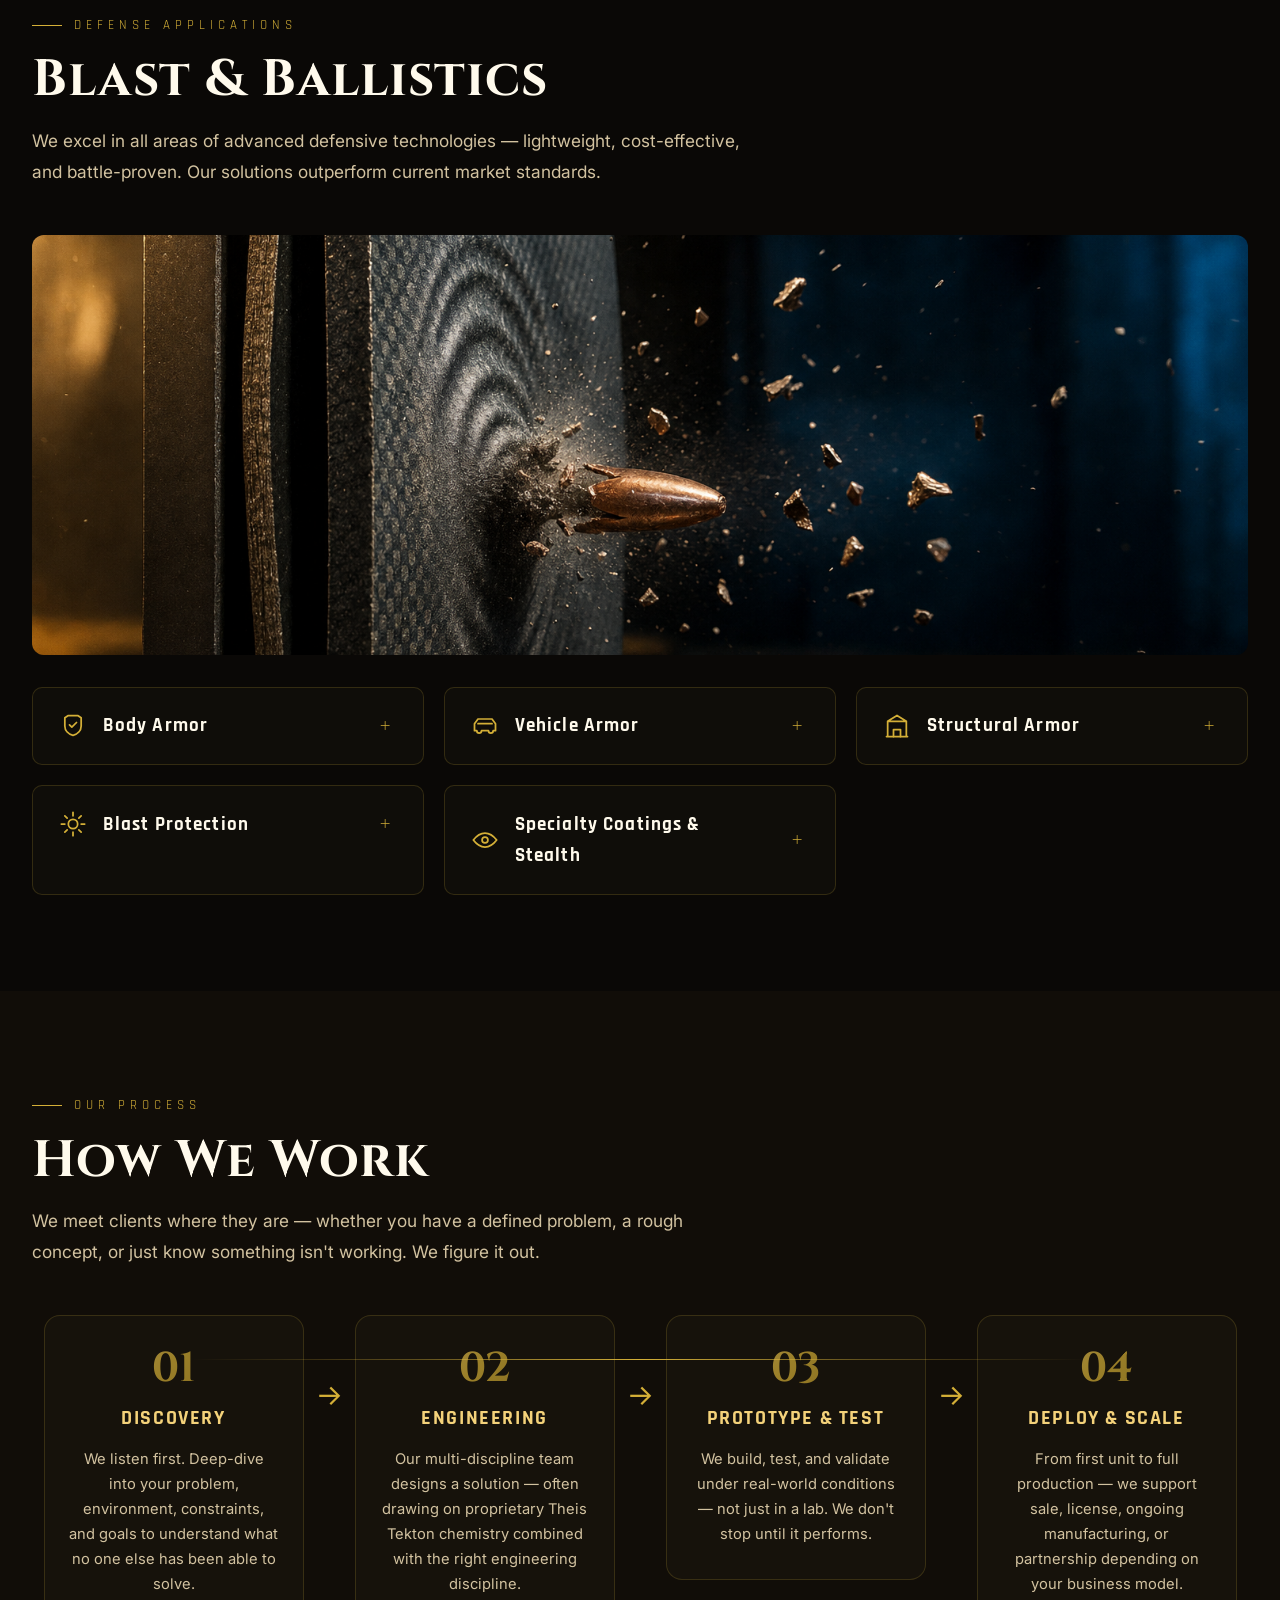
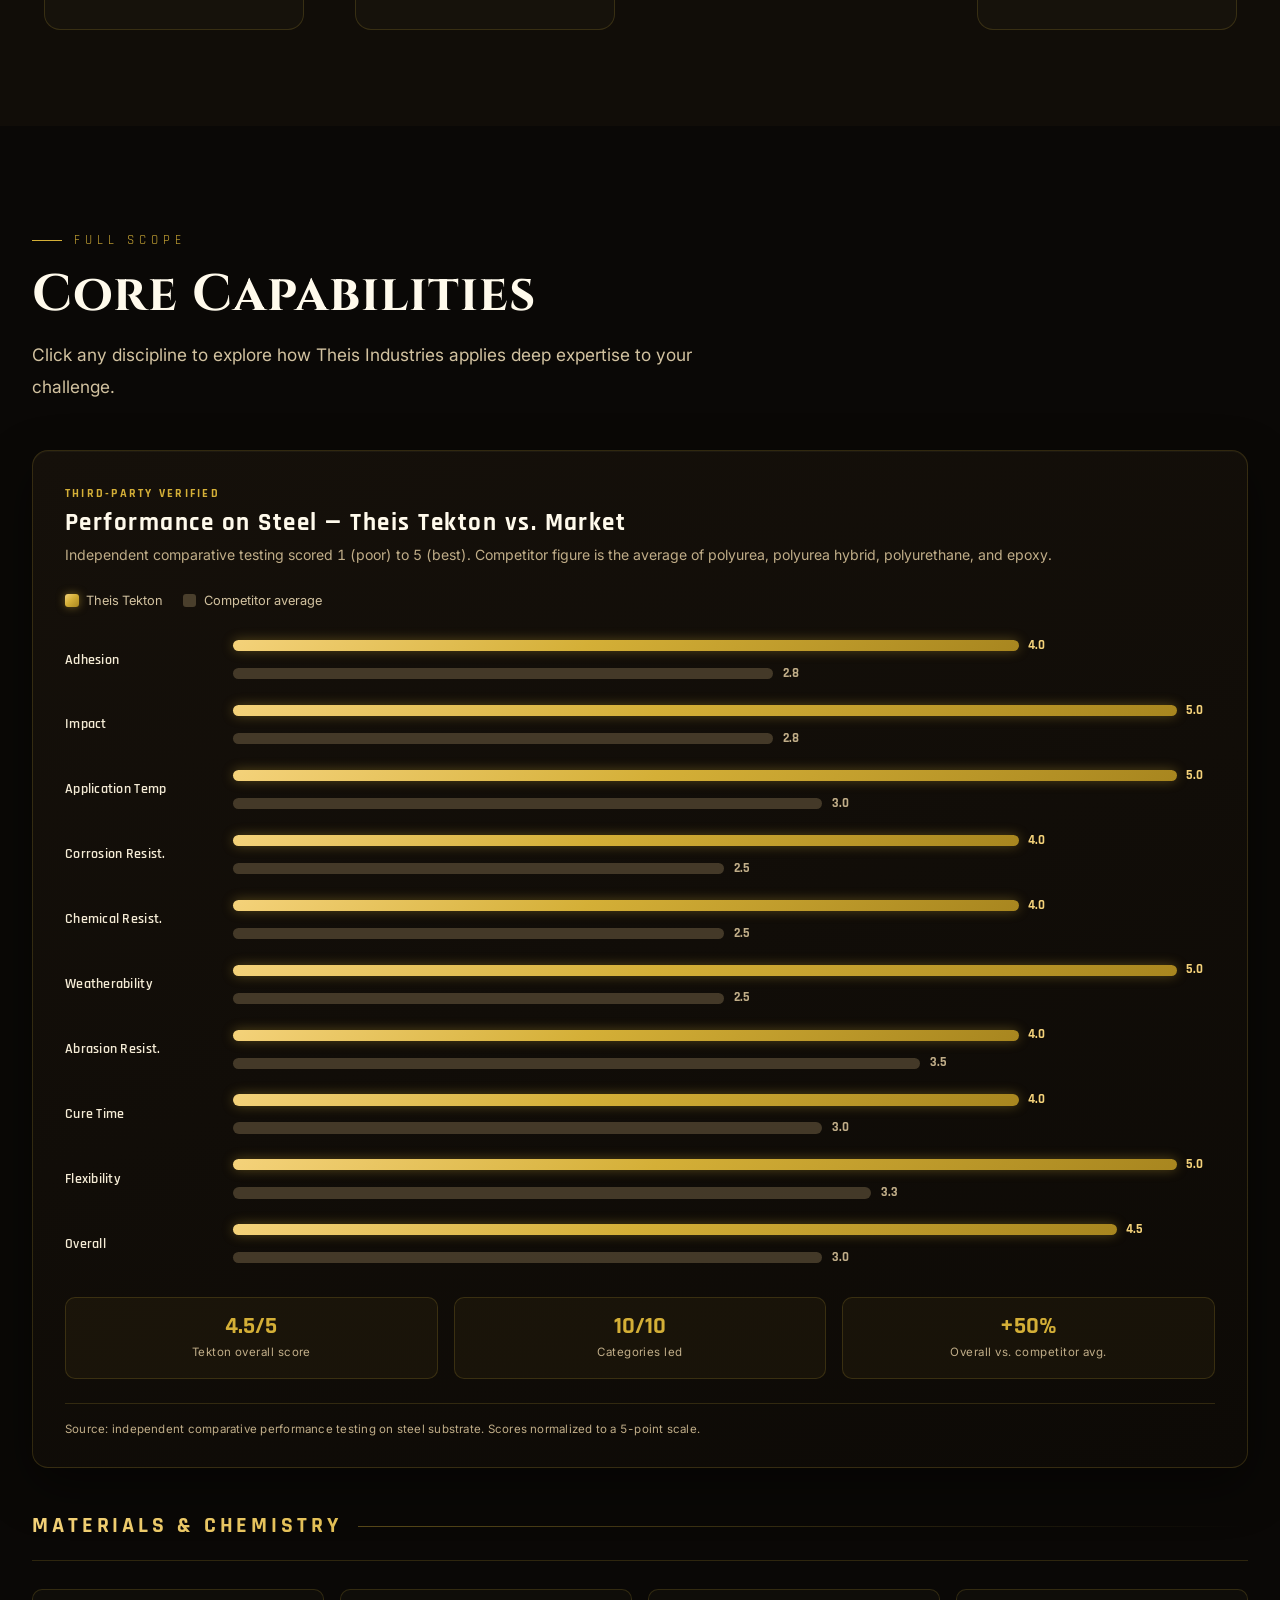
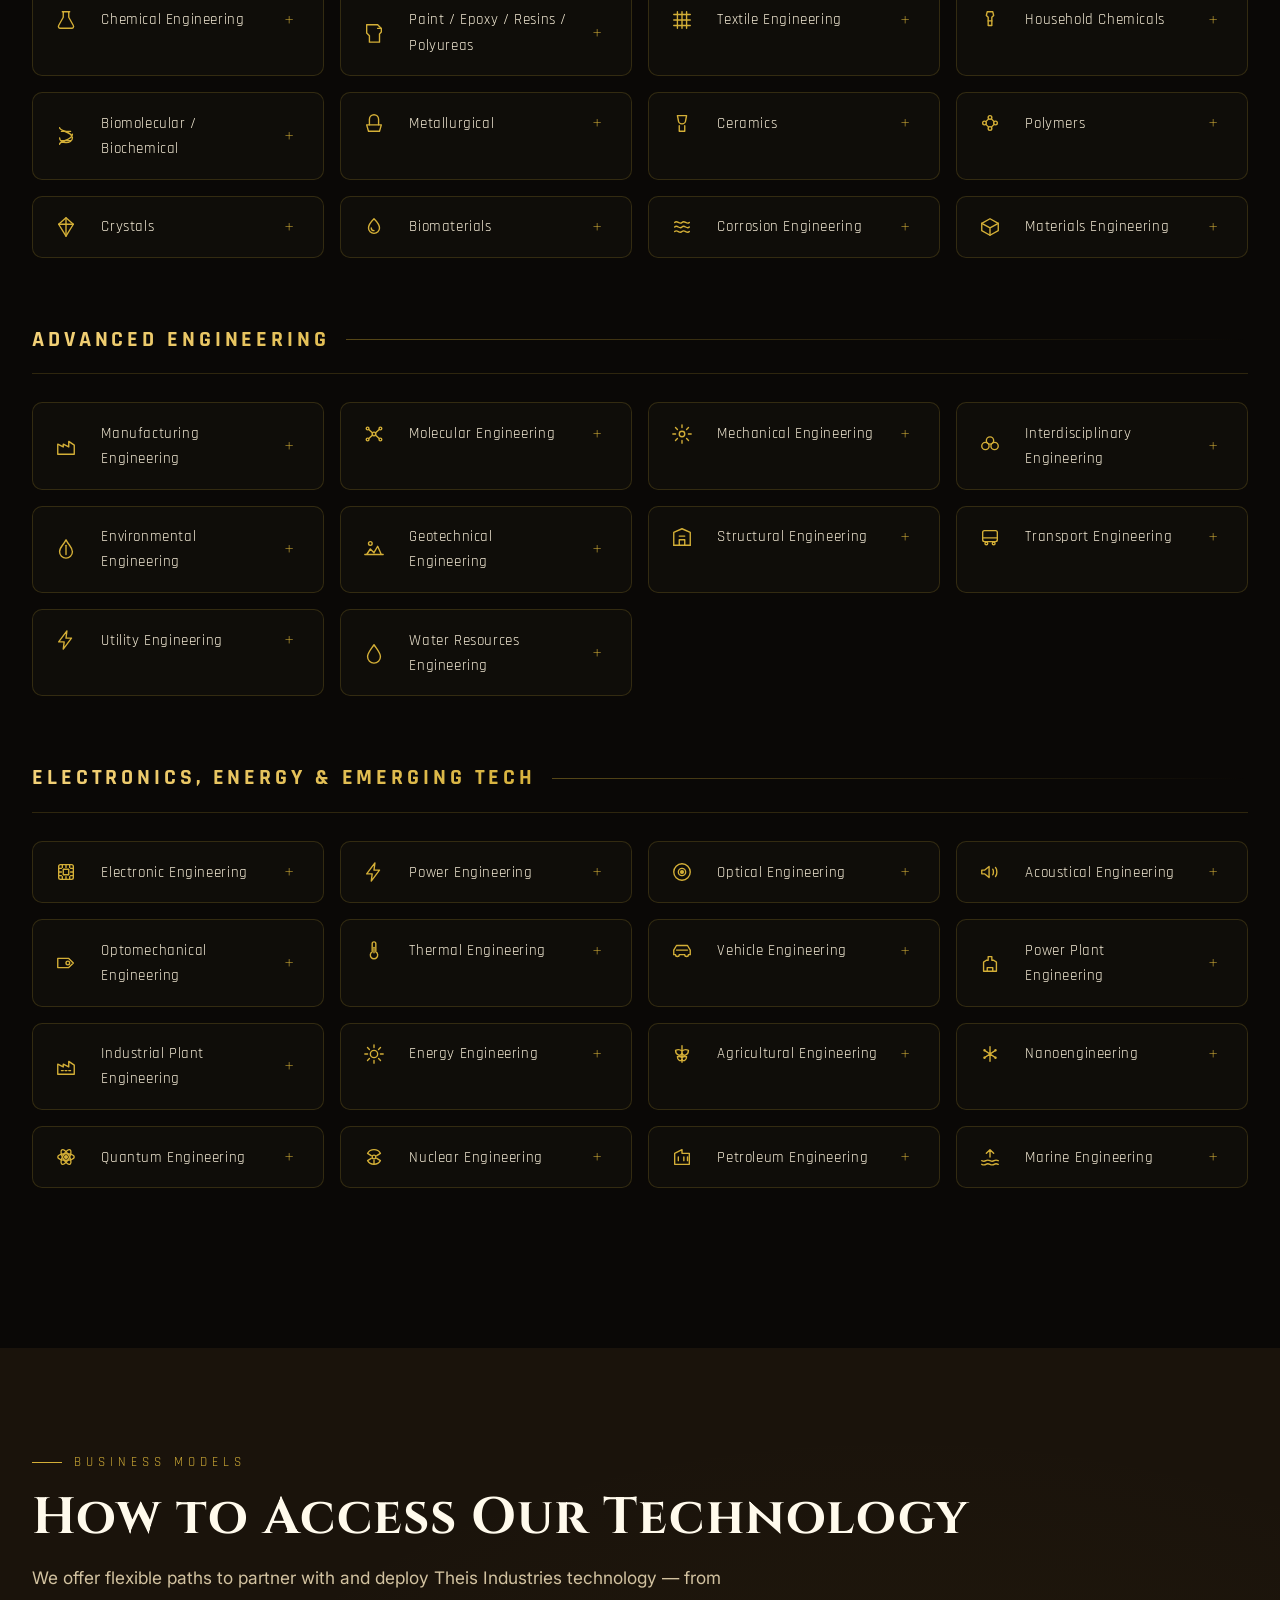
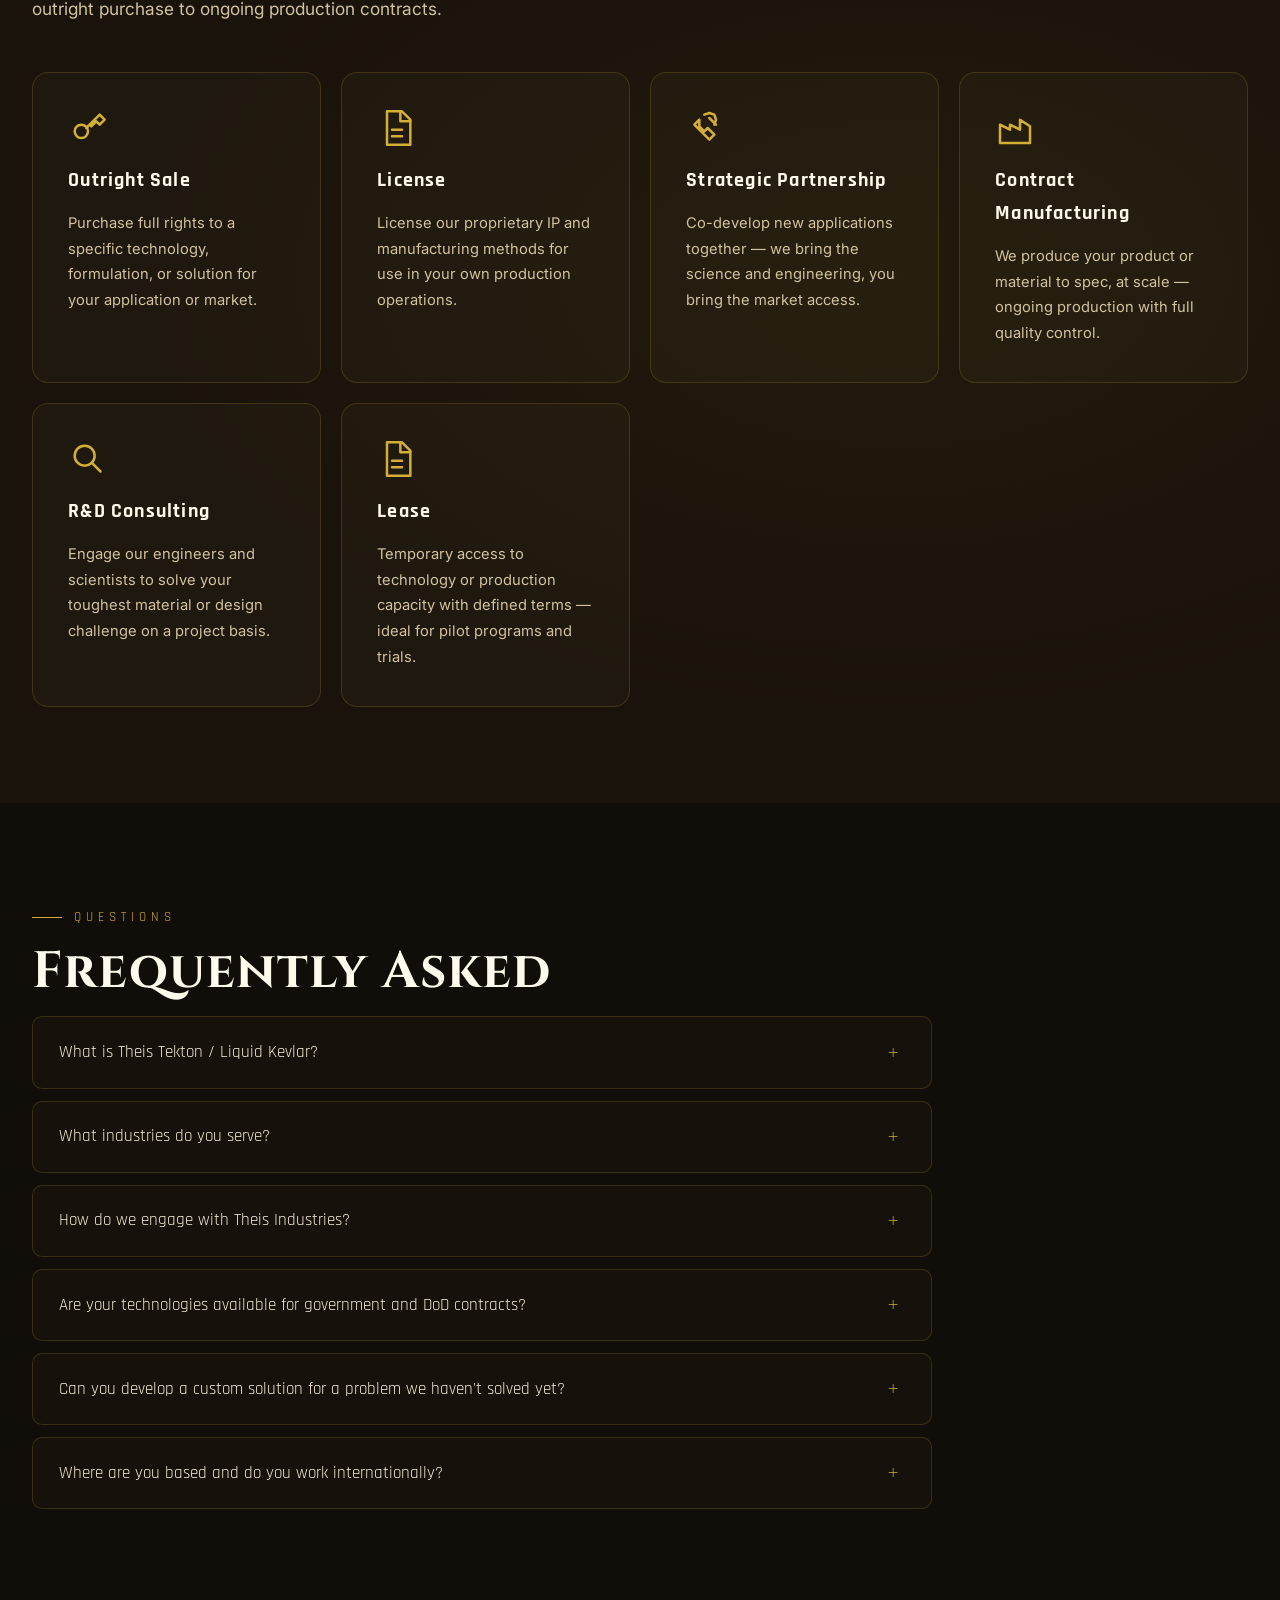
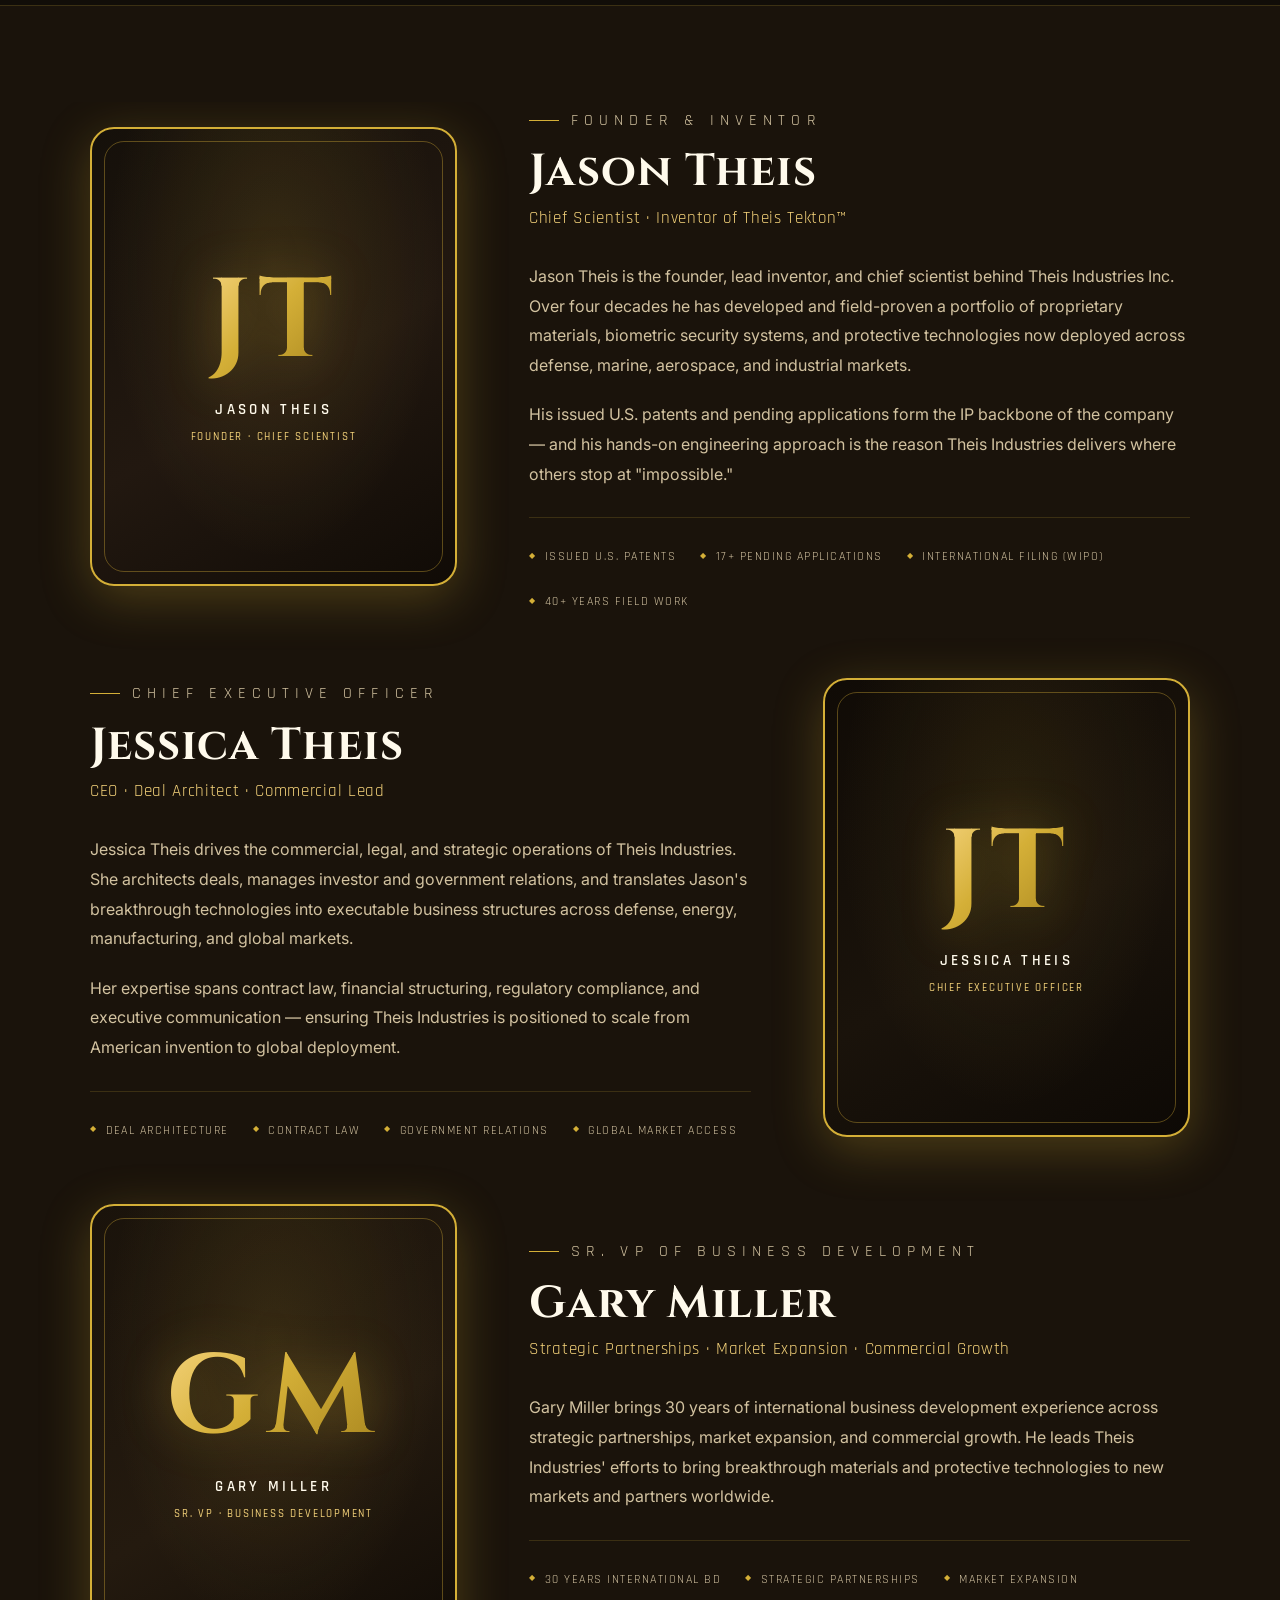
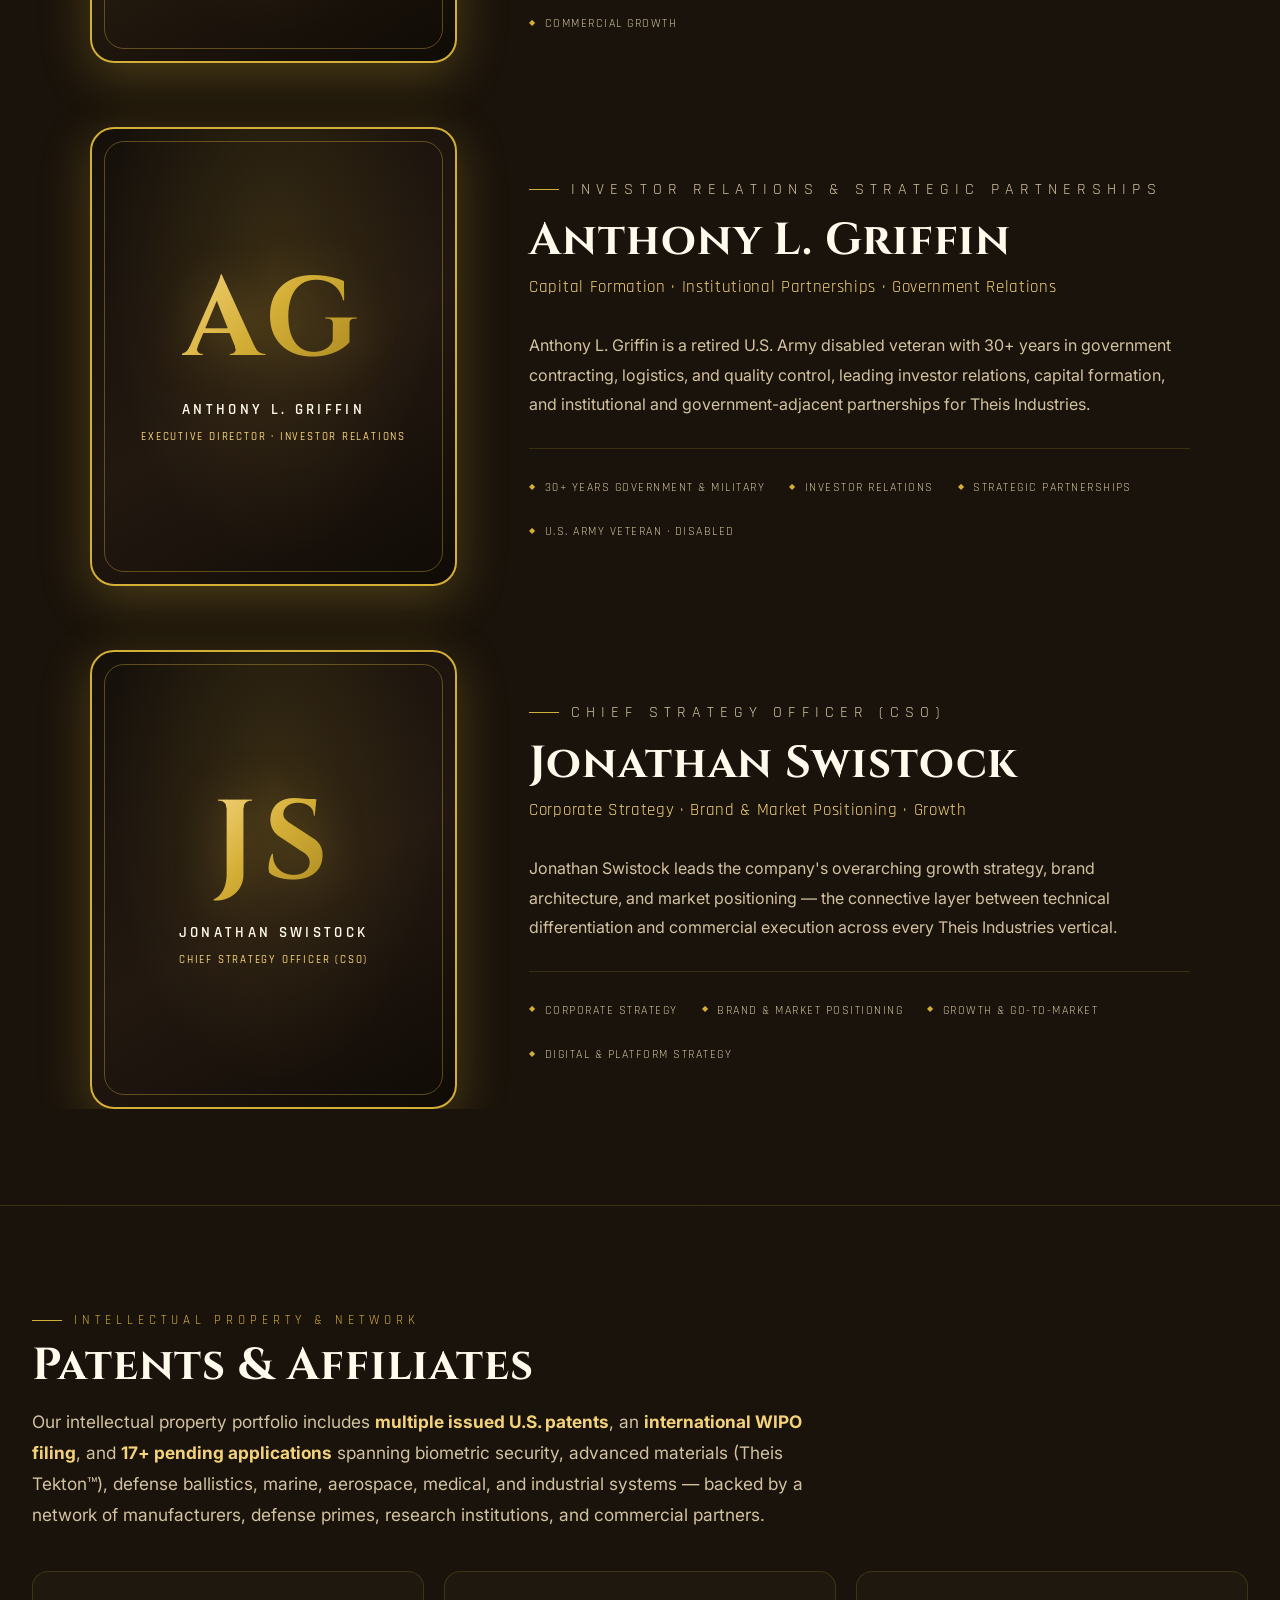
==== commit 2cb52b78: "Update index.html" ====
--- a/index.html
+++ b/index.html
@@ -705,7 +705,7 @@
       <a href="auto.html">Auto</a>
     </div>
     <div class="footer-contact">
-      <div><span class="label">Inquiries</span><span class="value"><a href="mailto:contact@theis.solutions">contact@theis.solutions</a></span></div>
+      <div><span class="label">Inquiries</span><span class="value"><a href="mailto:gmiller@theisindustries.com">gmiller@theisindustries.com</a></span></div>
       <div><span class="label">Phone</span><span class="value"><a href="tel:9288300968">(928) 830-0968</a></span></div>
       <div><span class="label">Headquarters</span><span class="value">United States of America</span></div>
     </div>
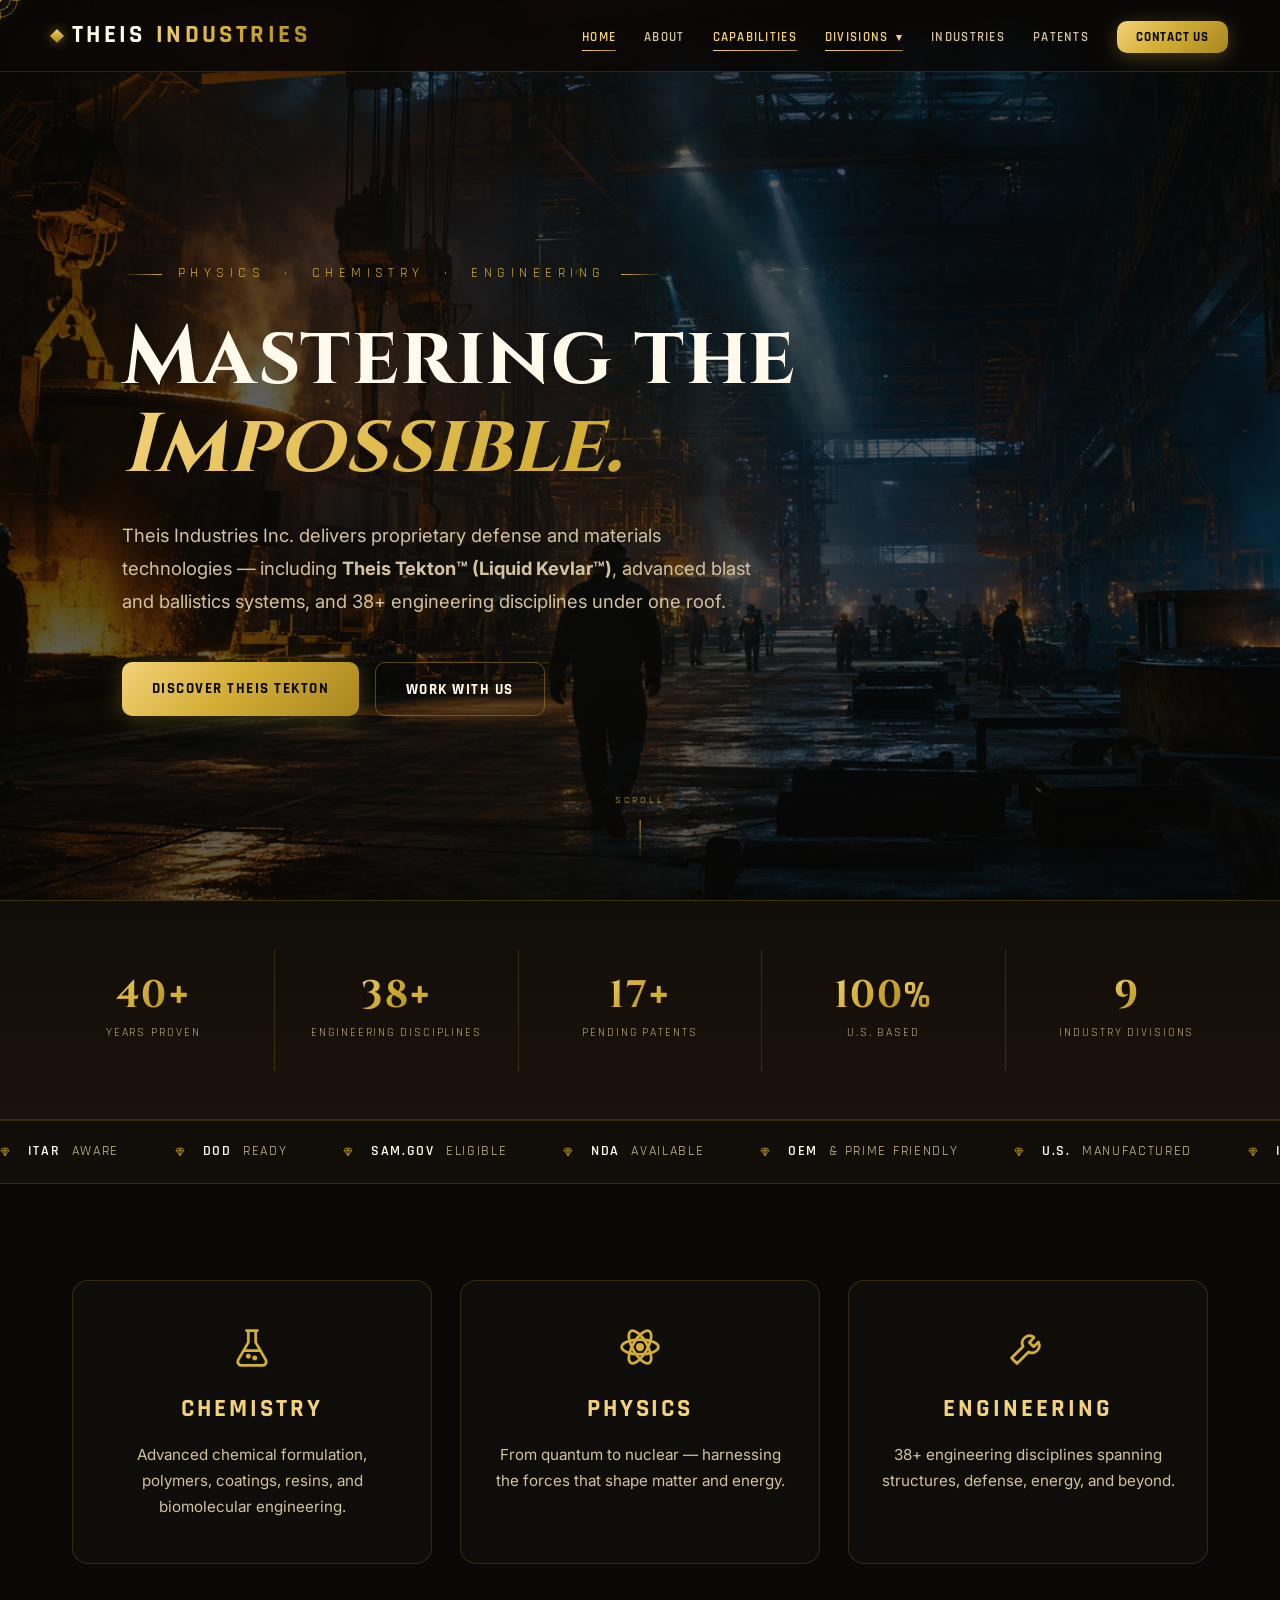
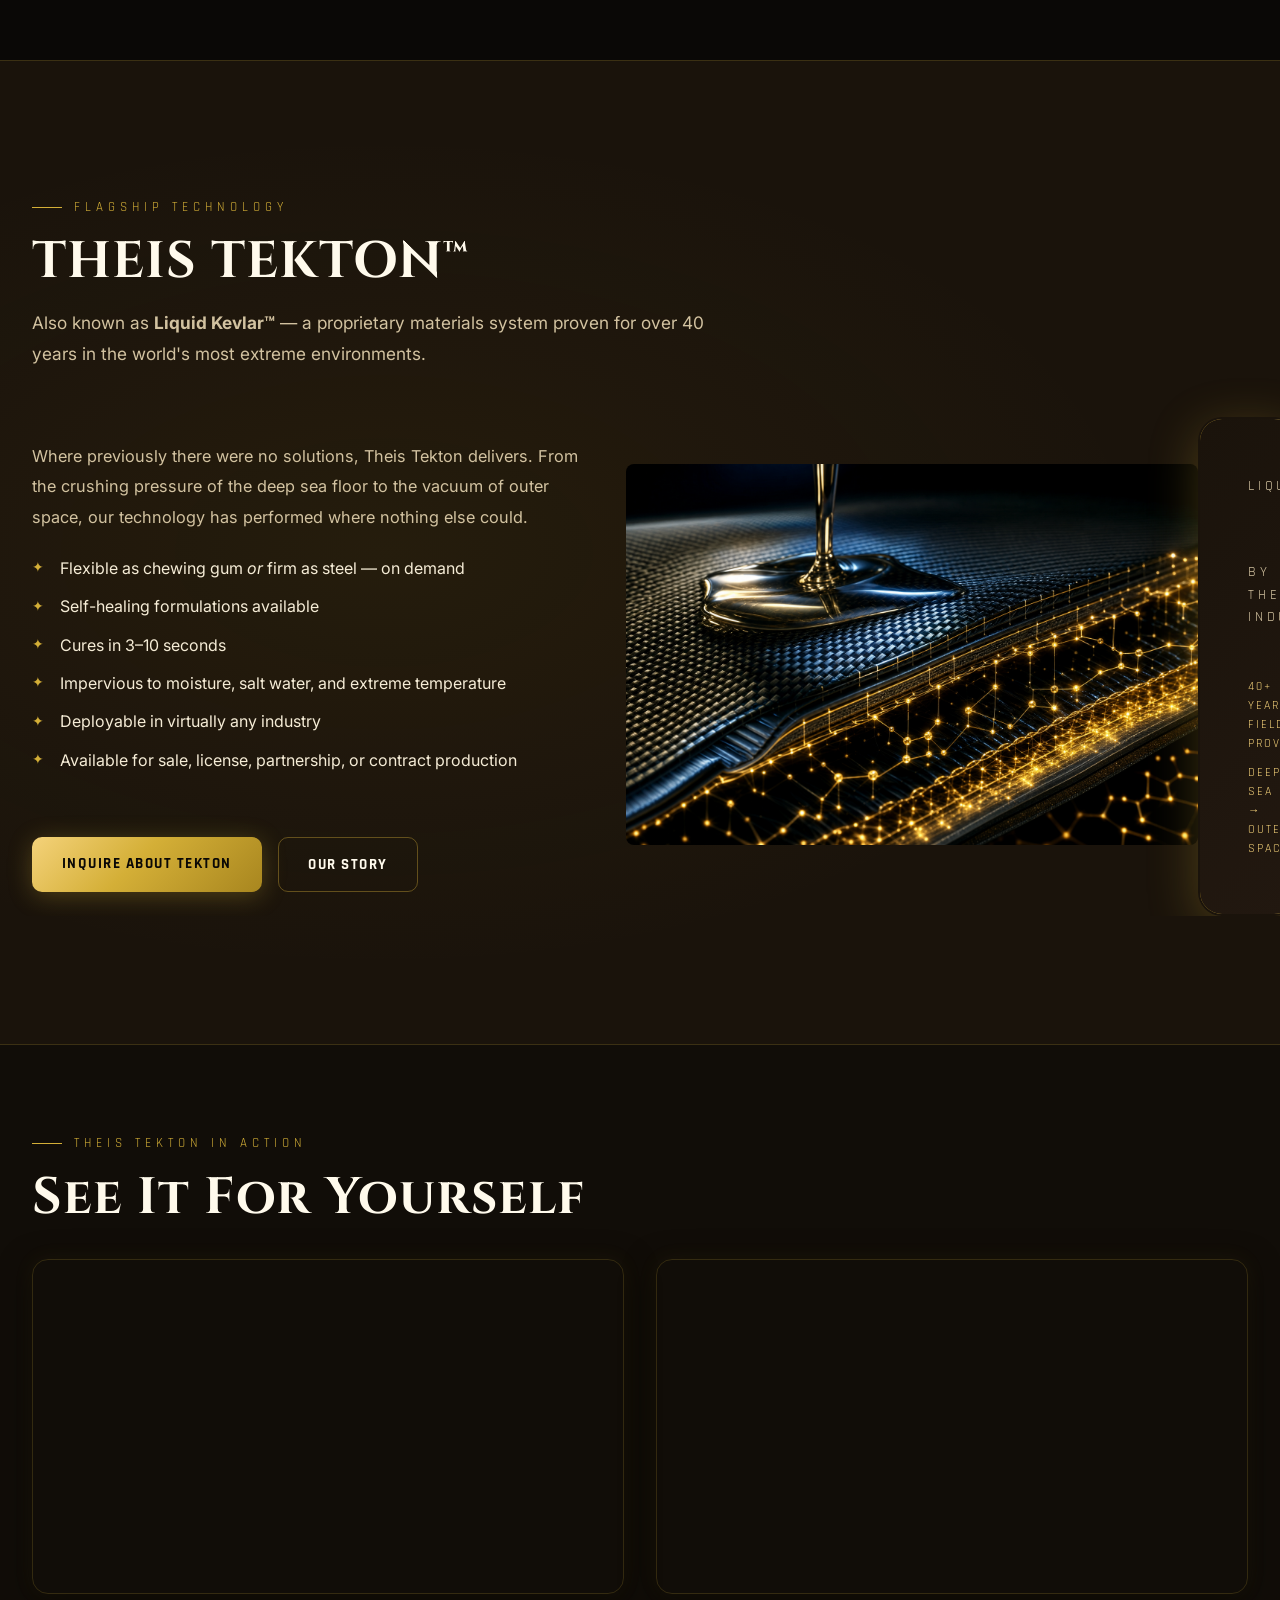
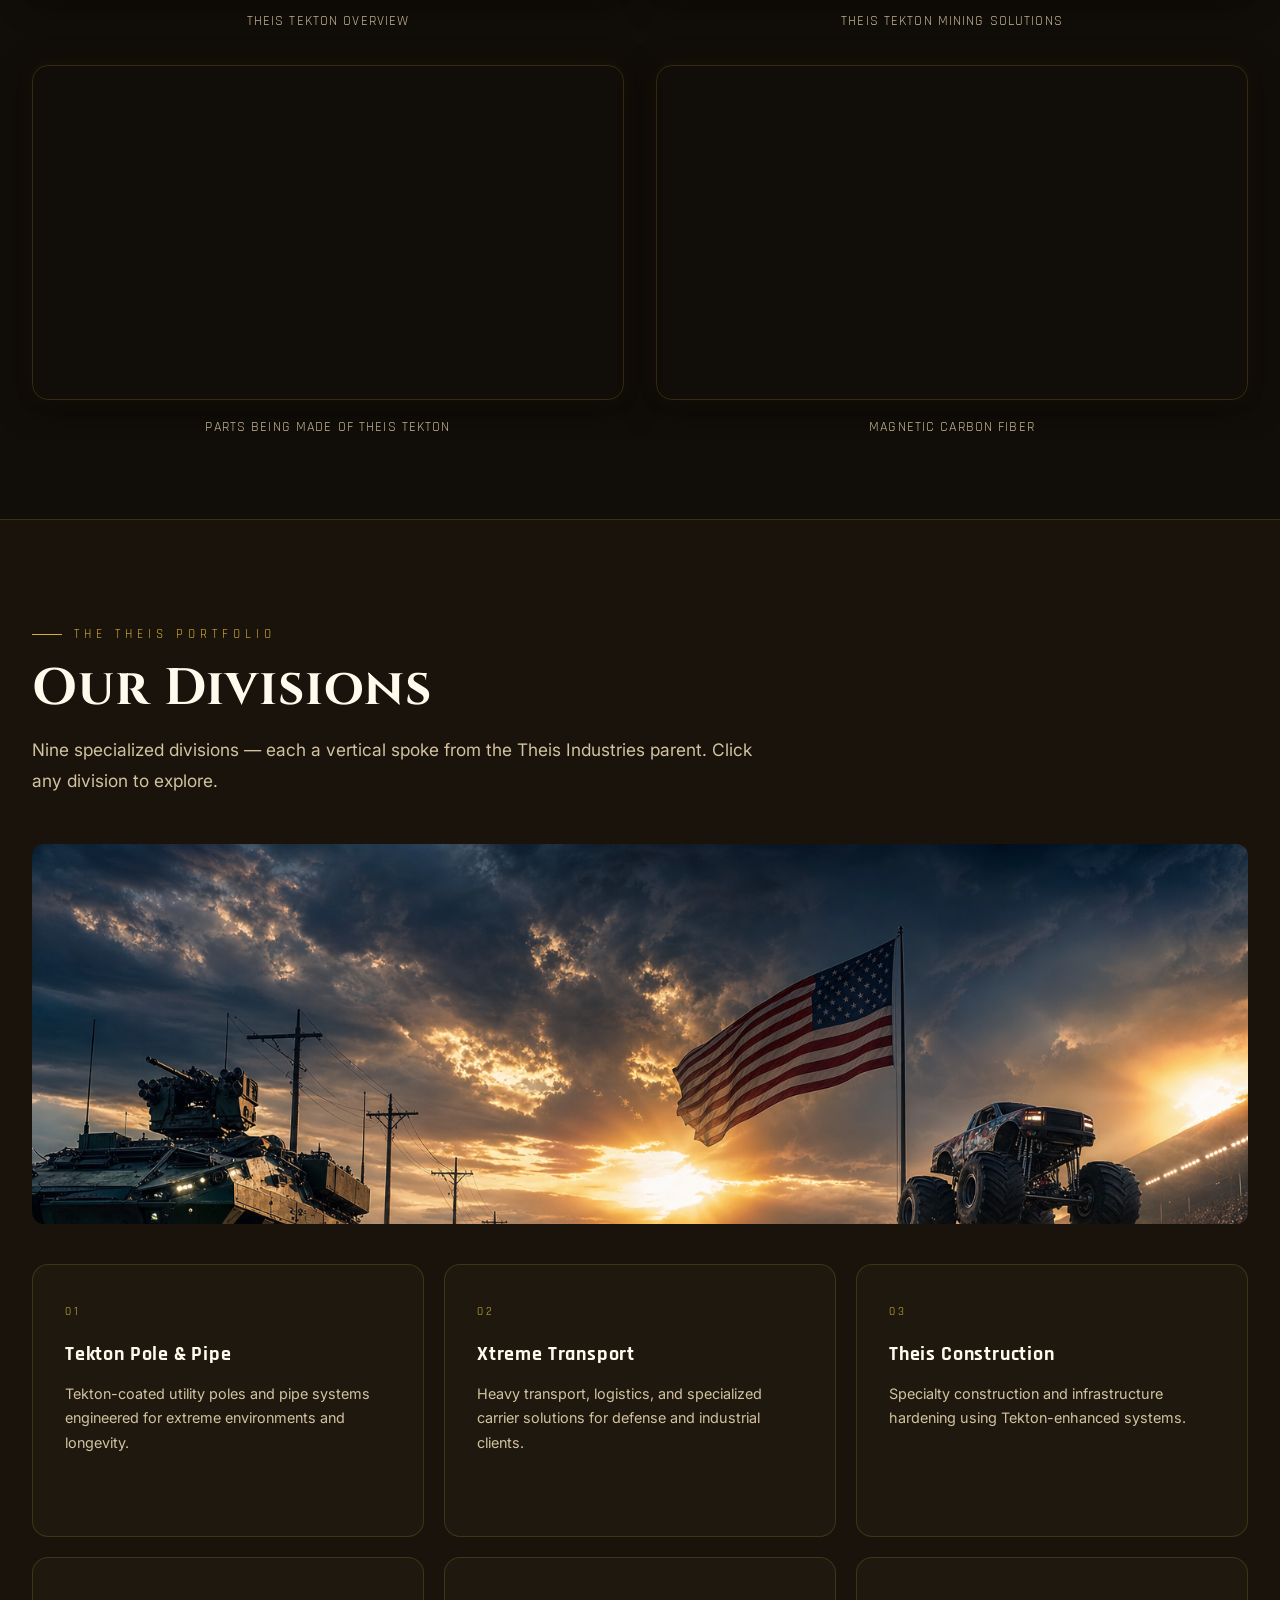
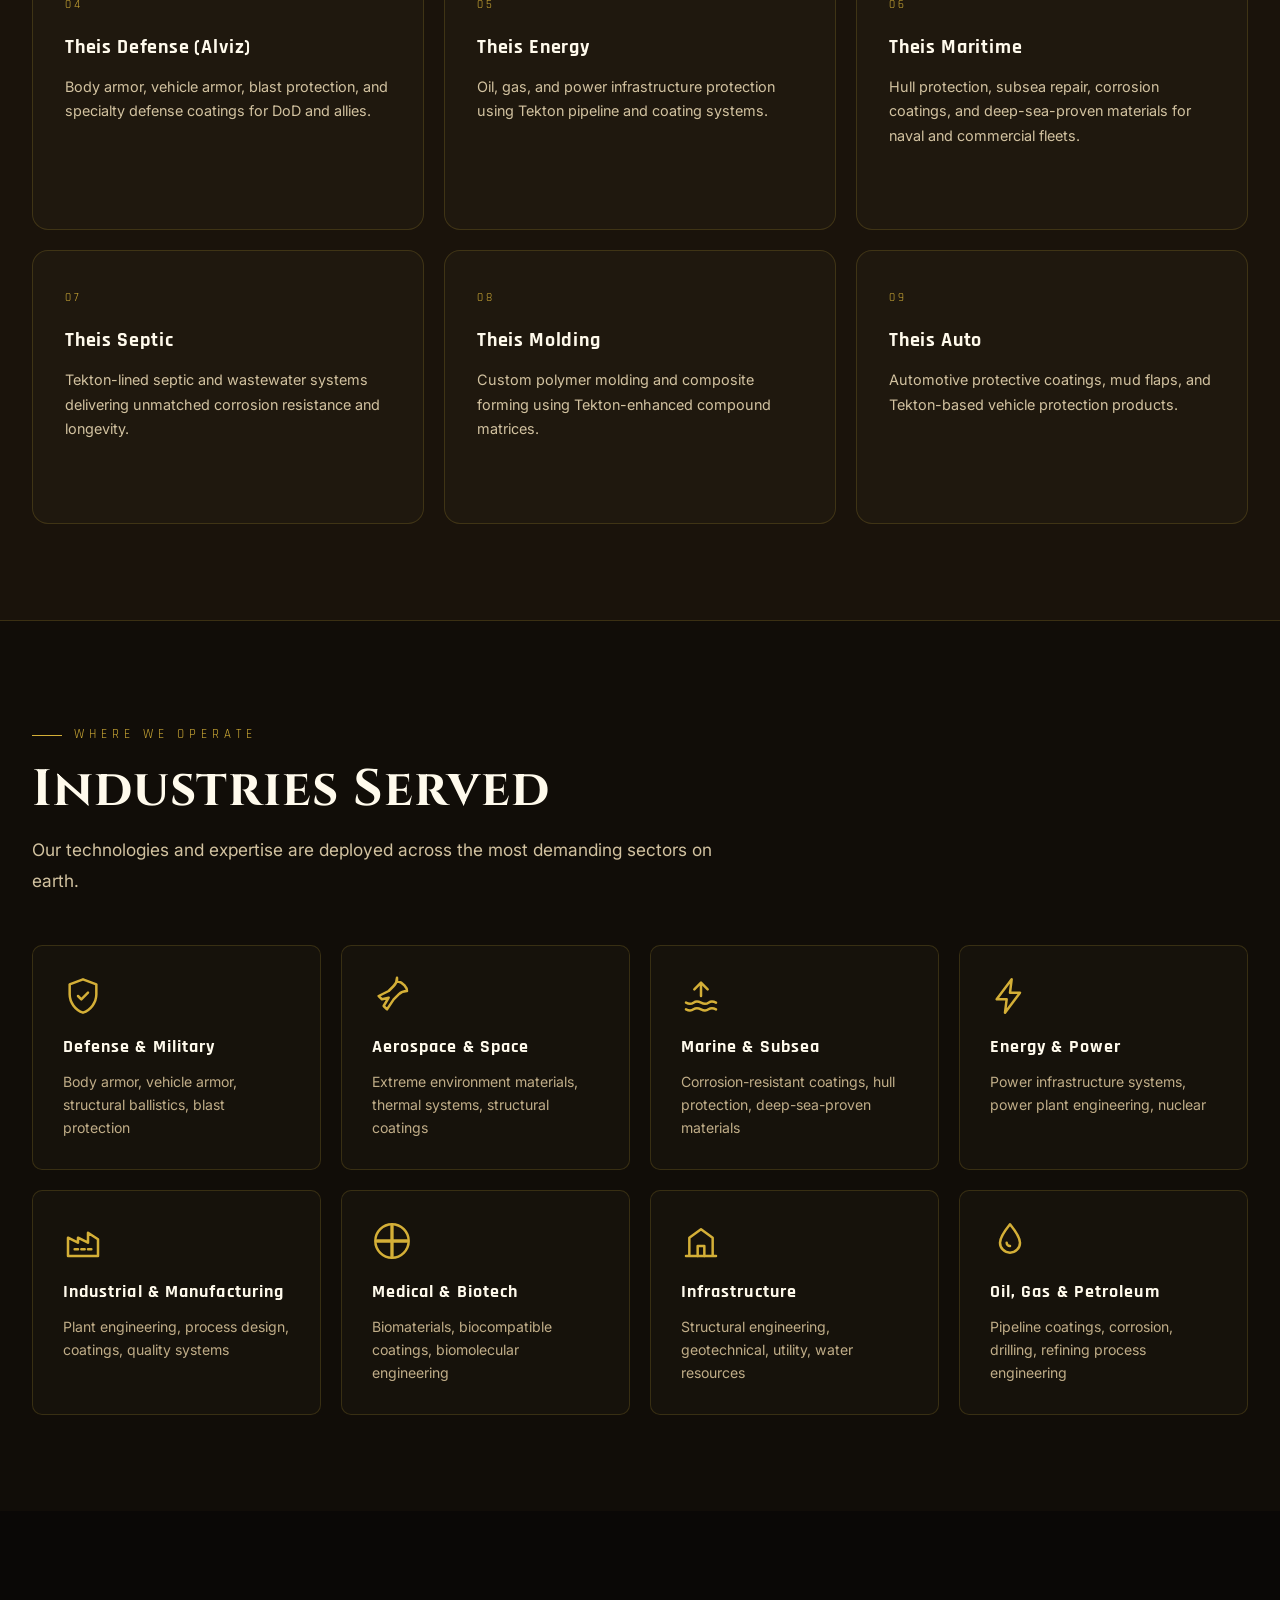
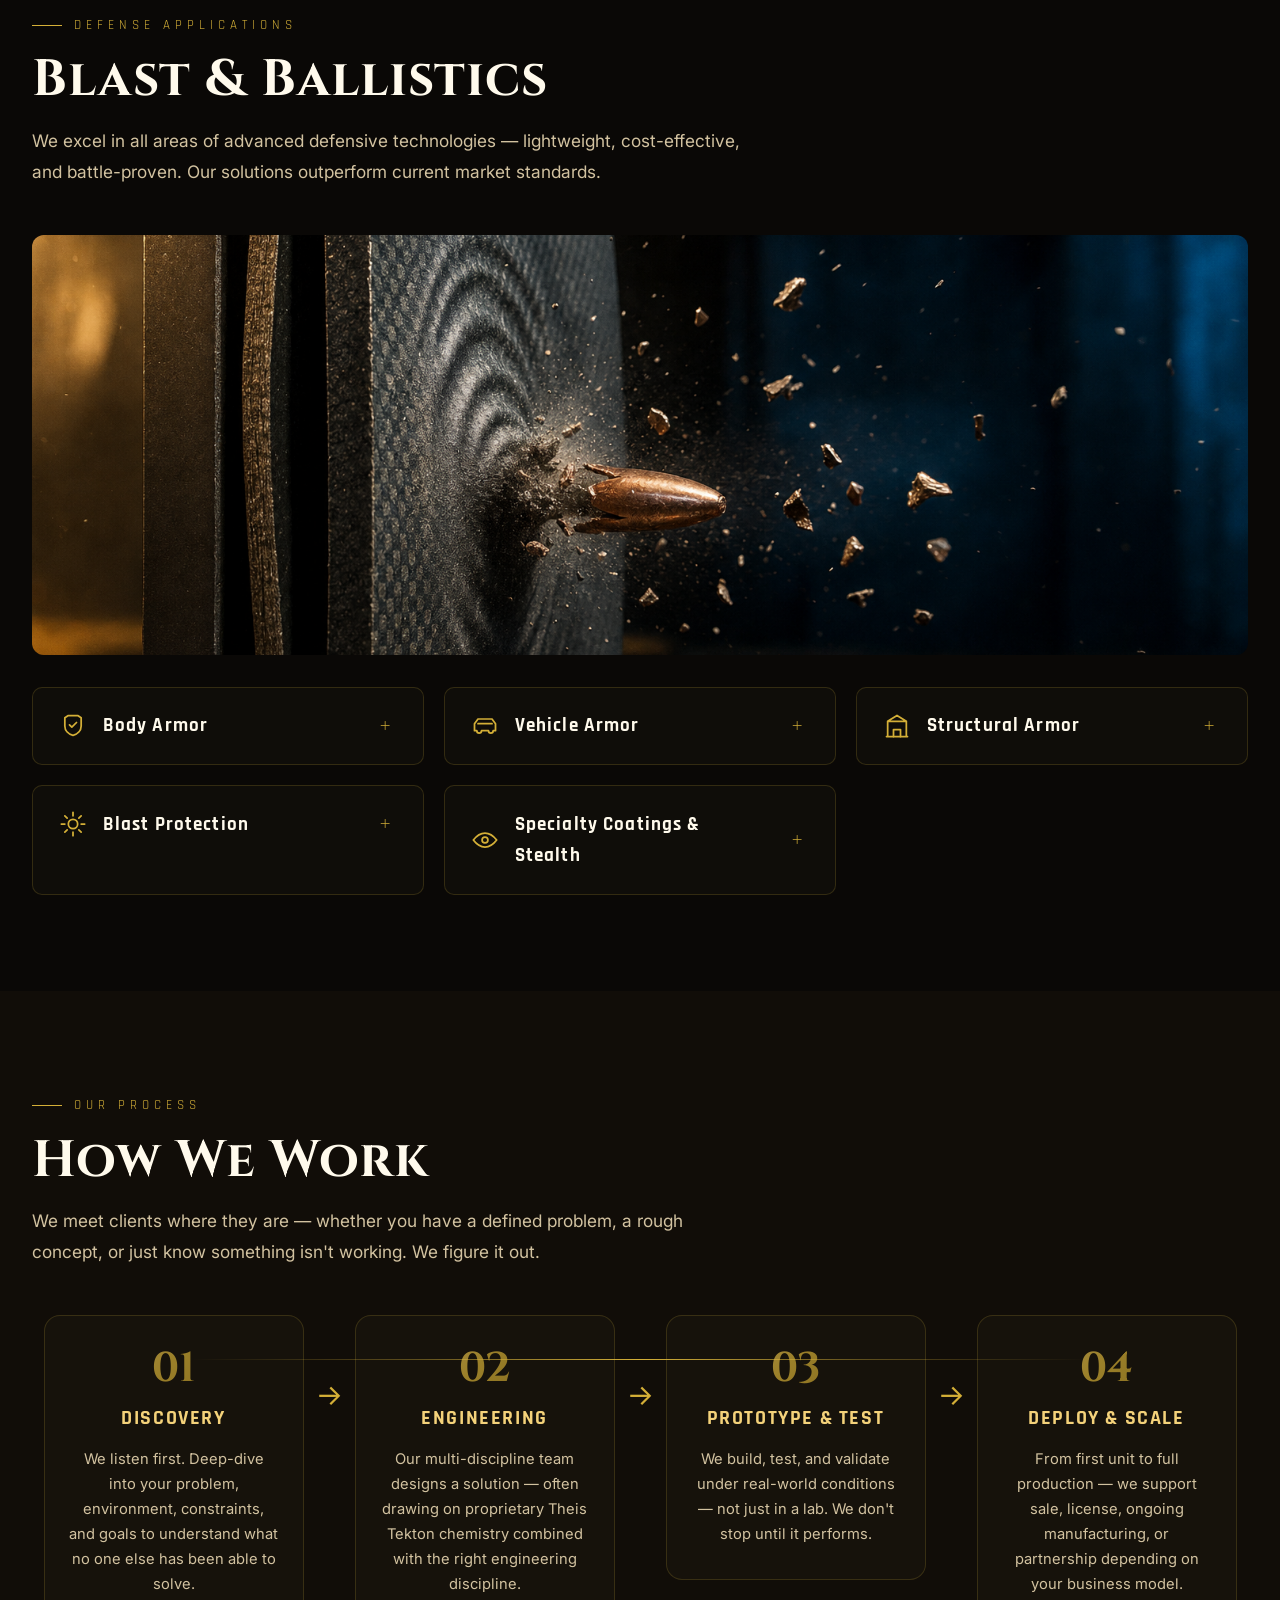
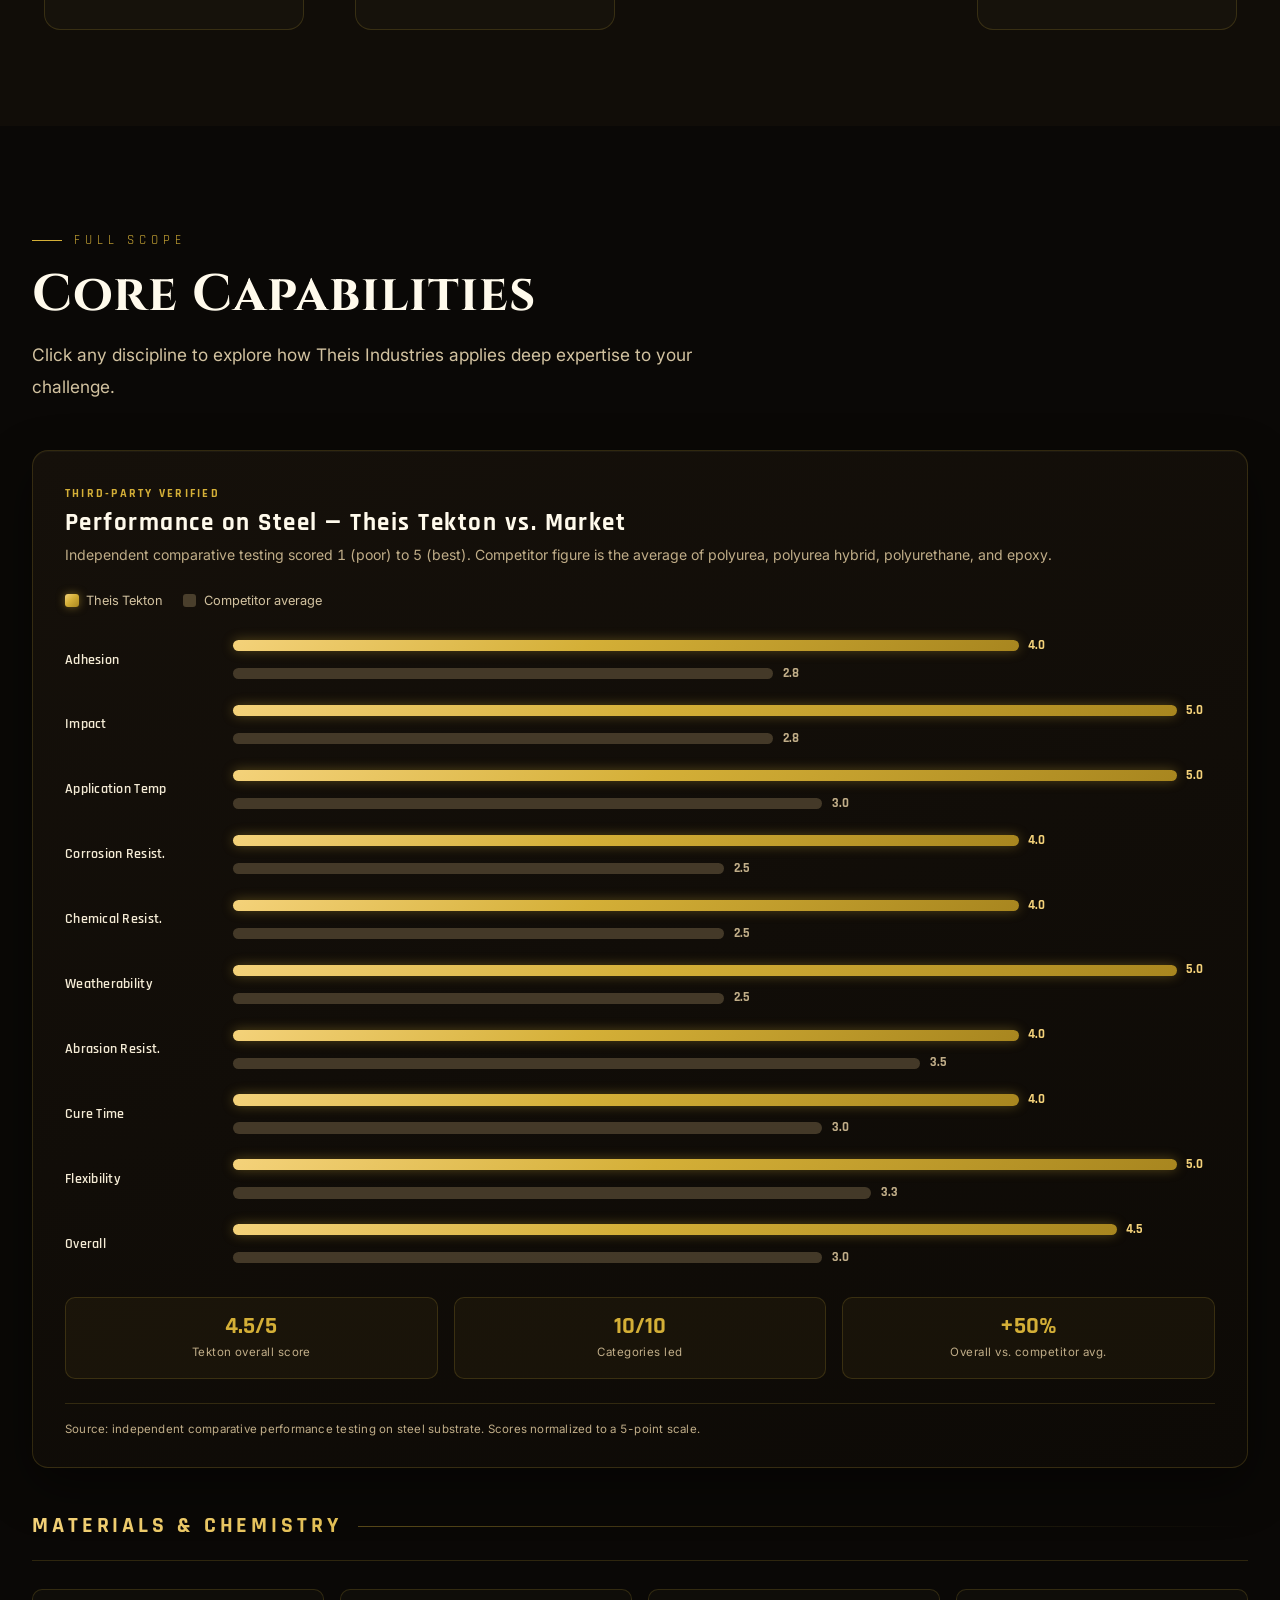
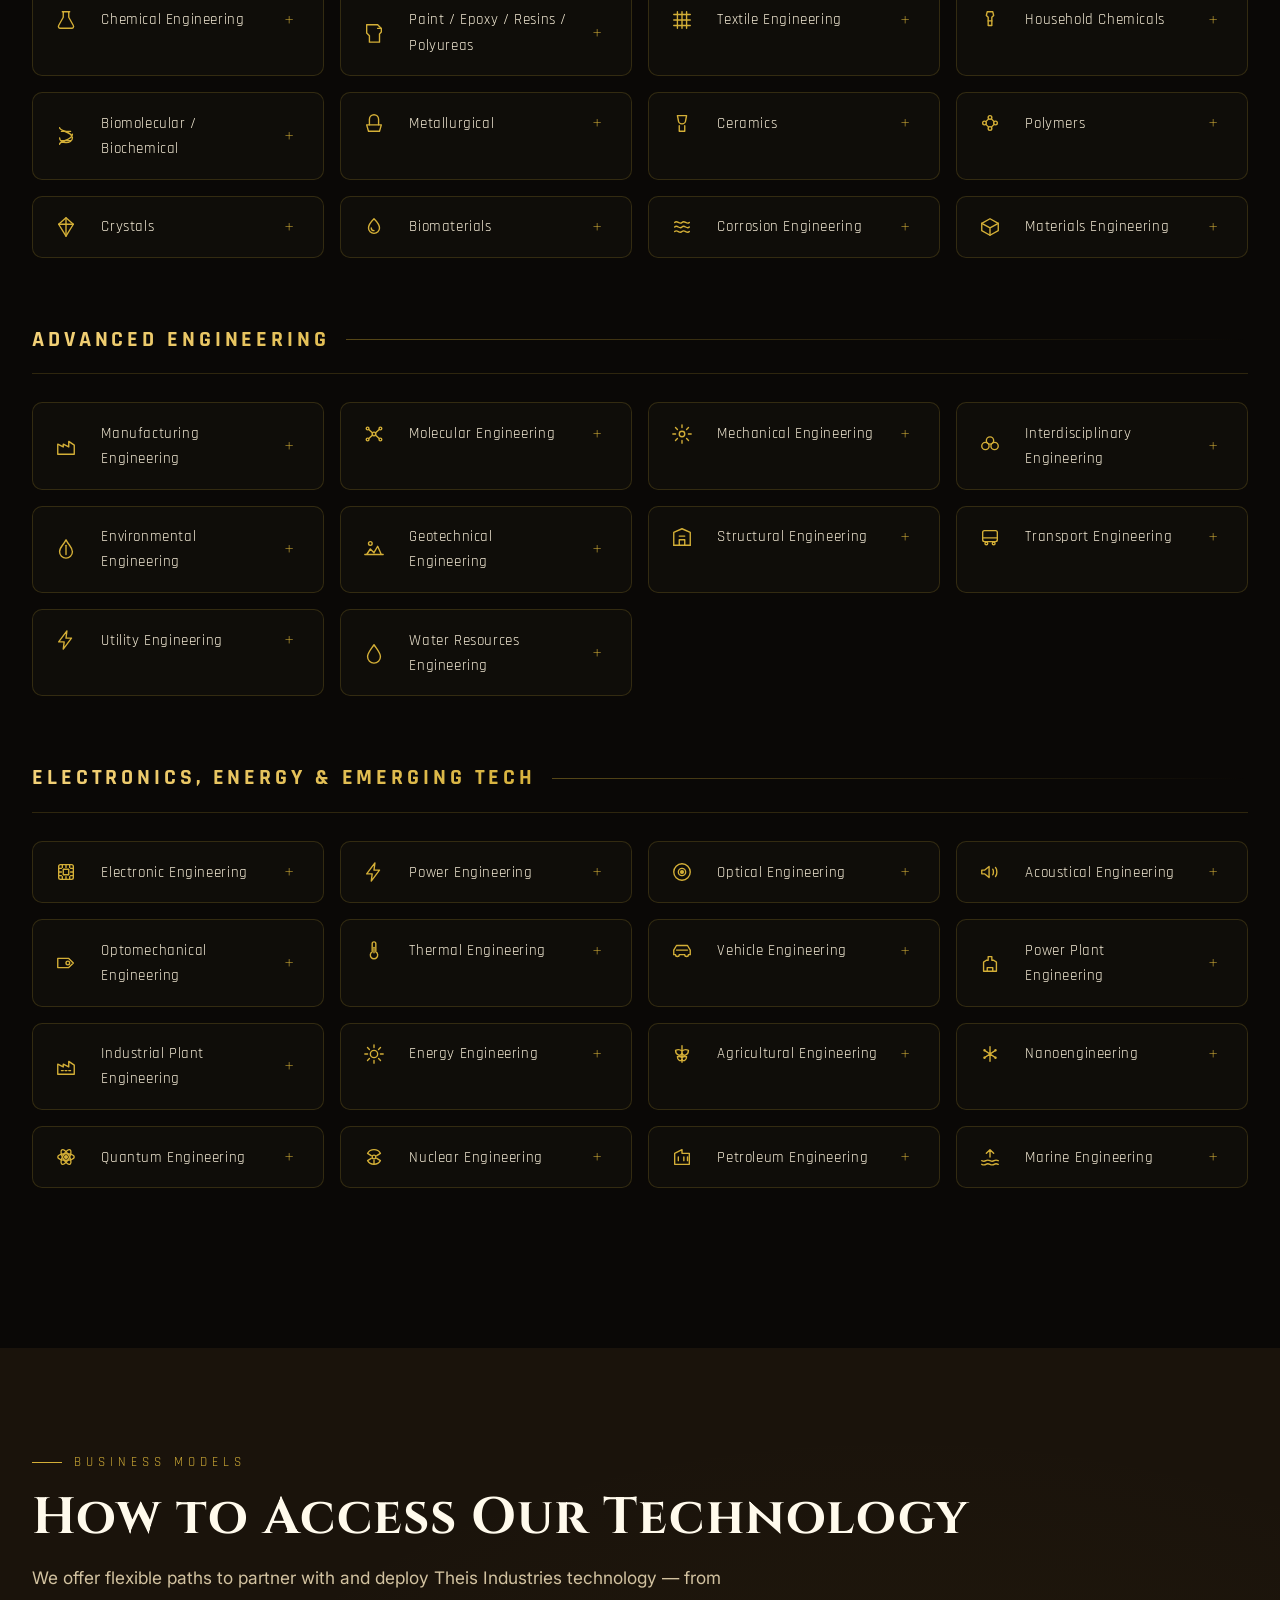
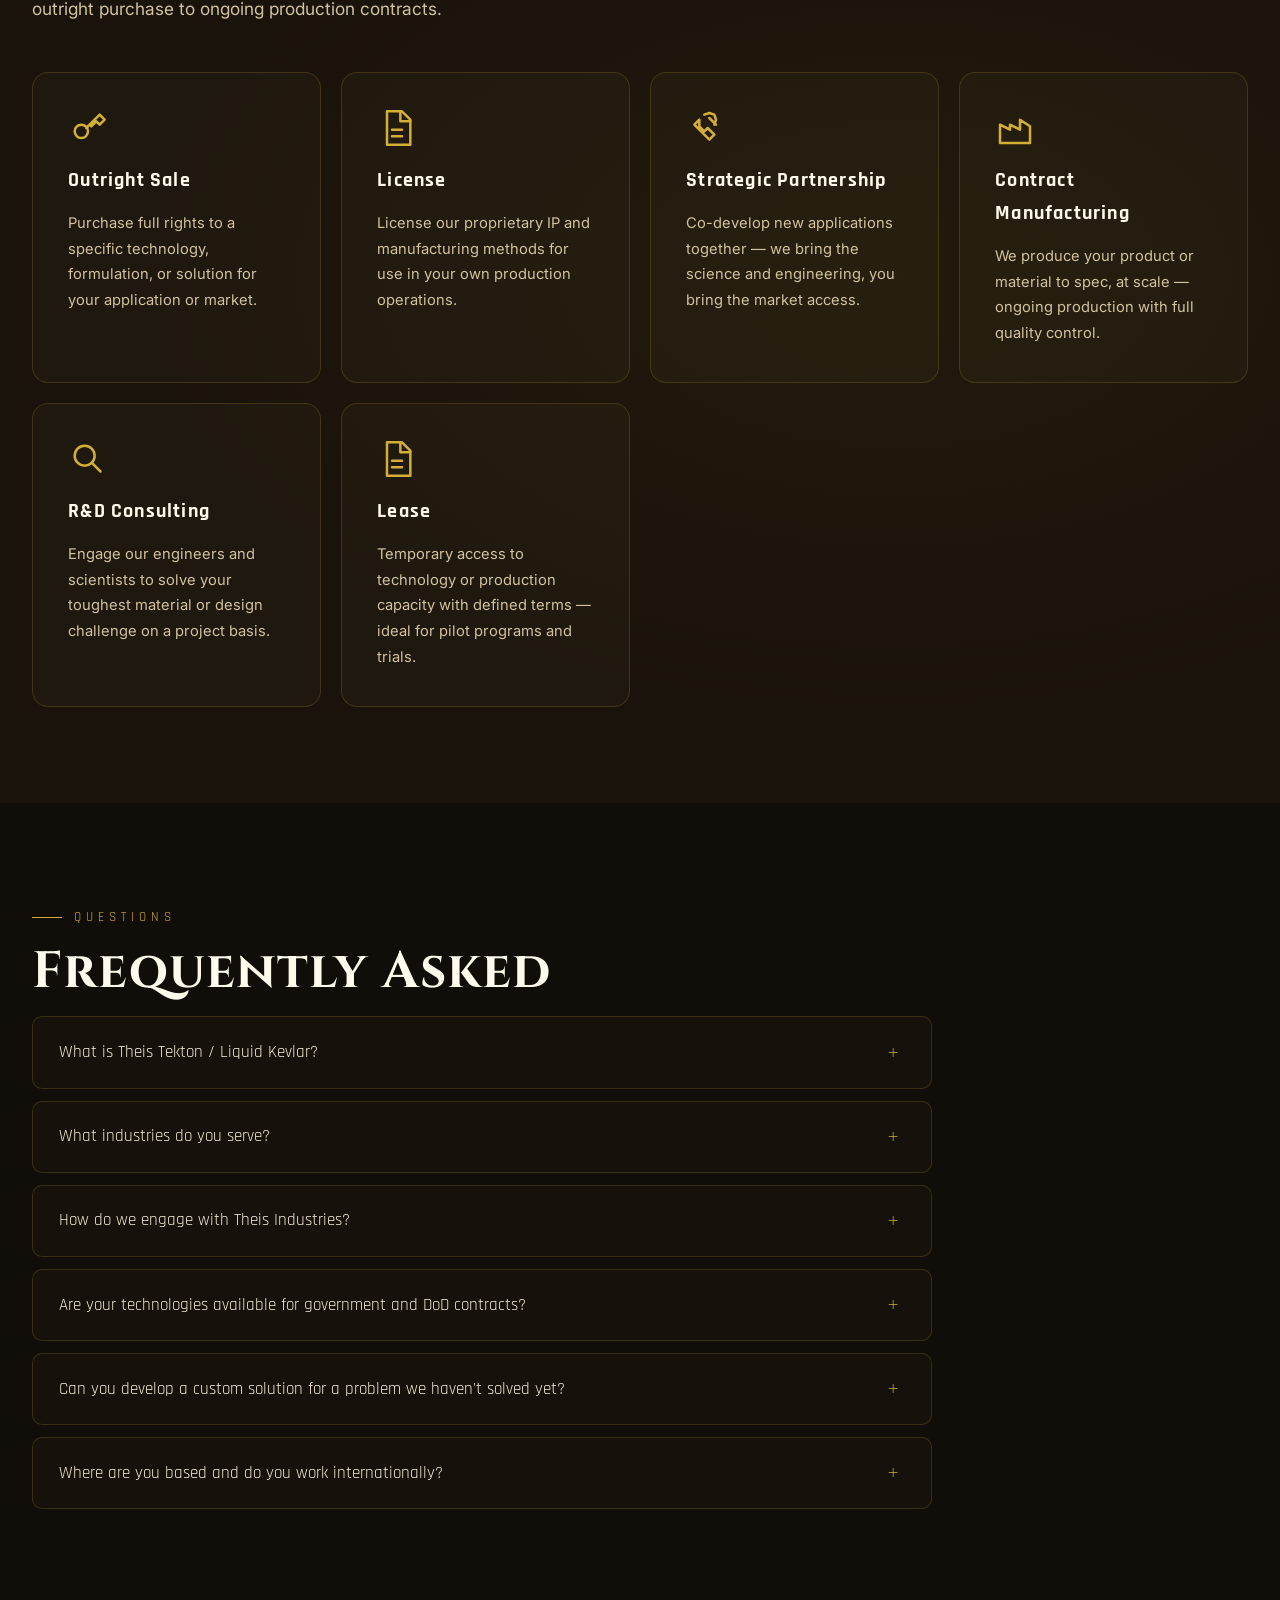
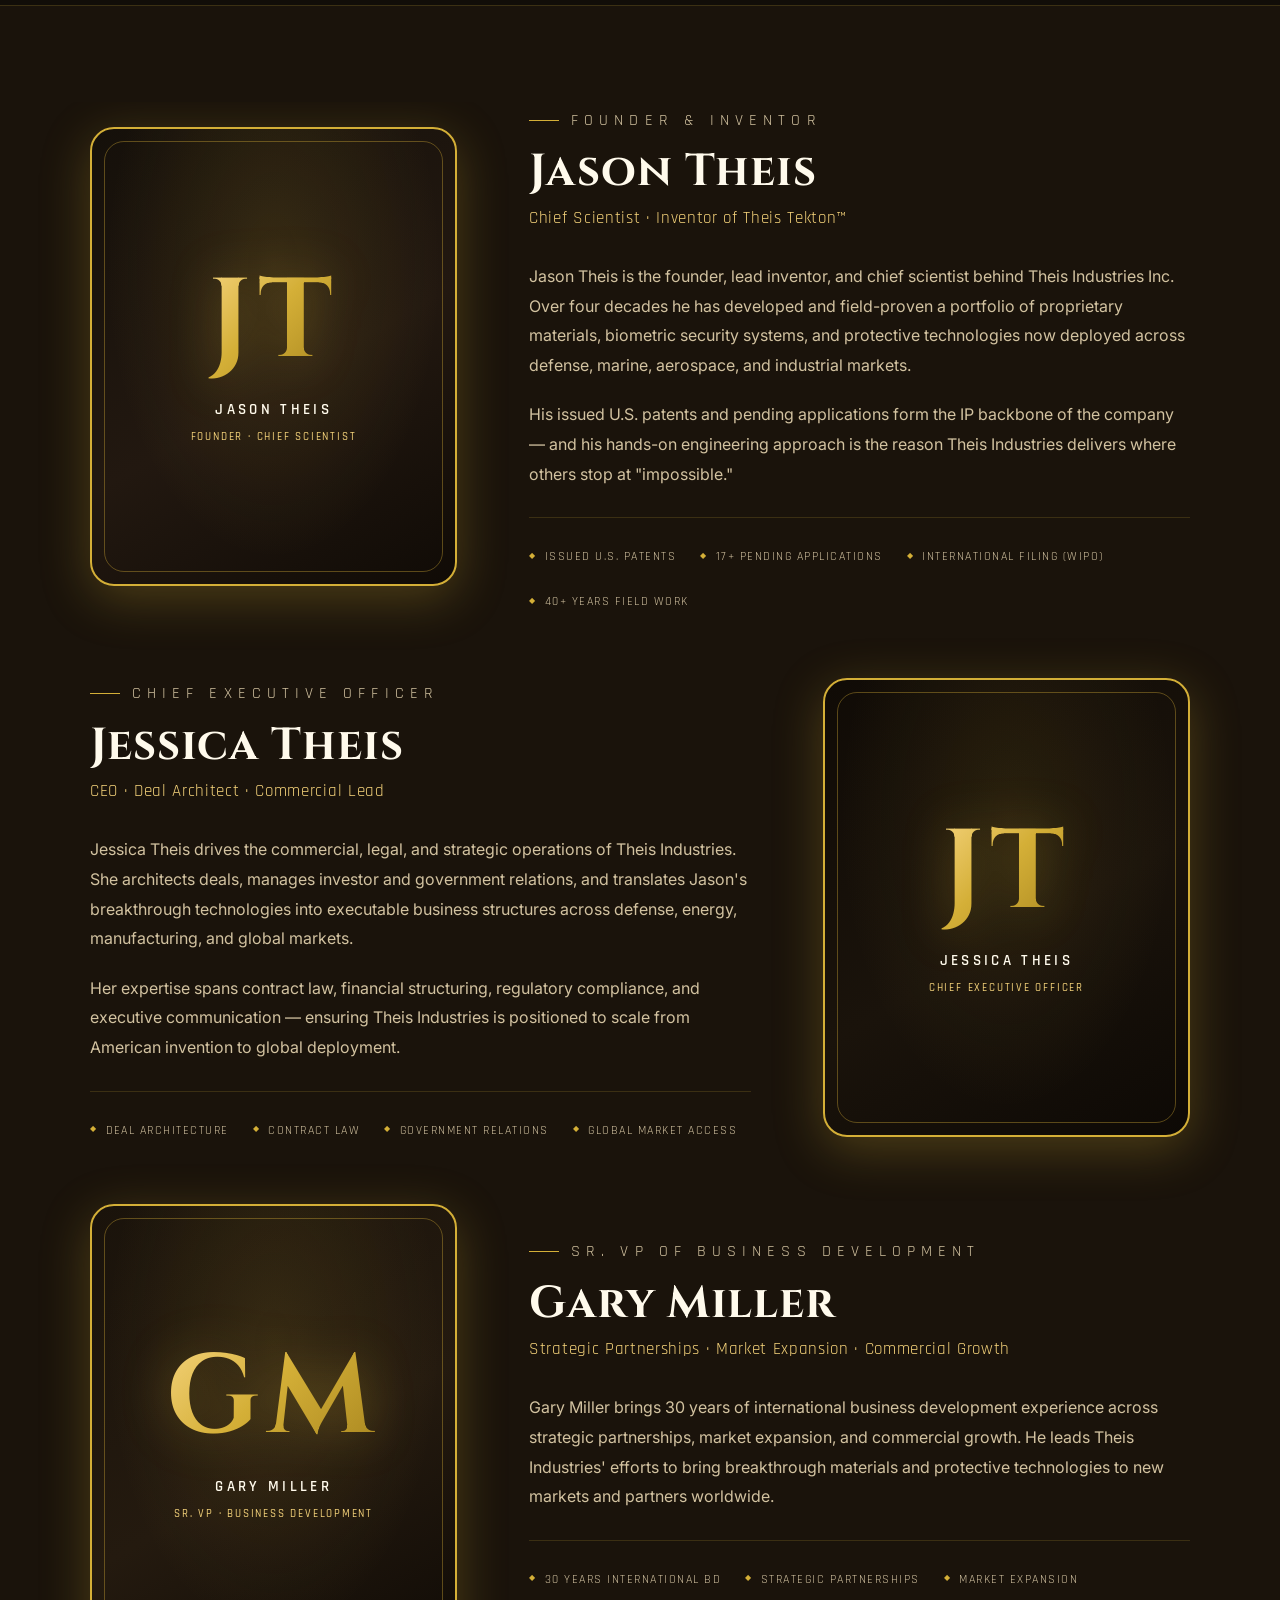
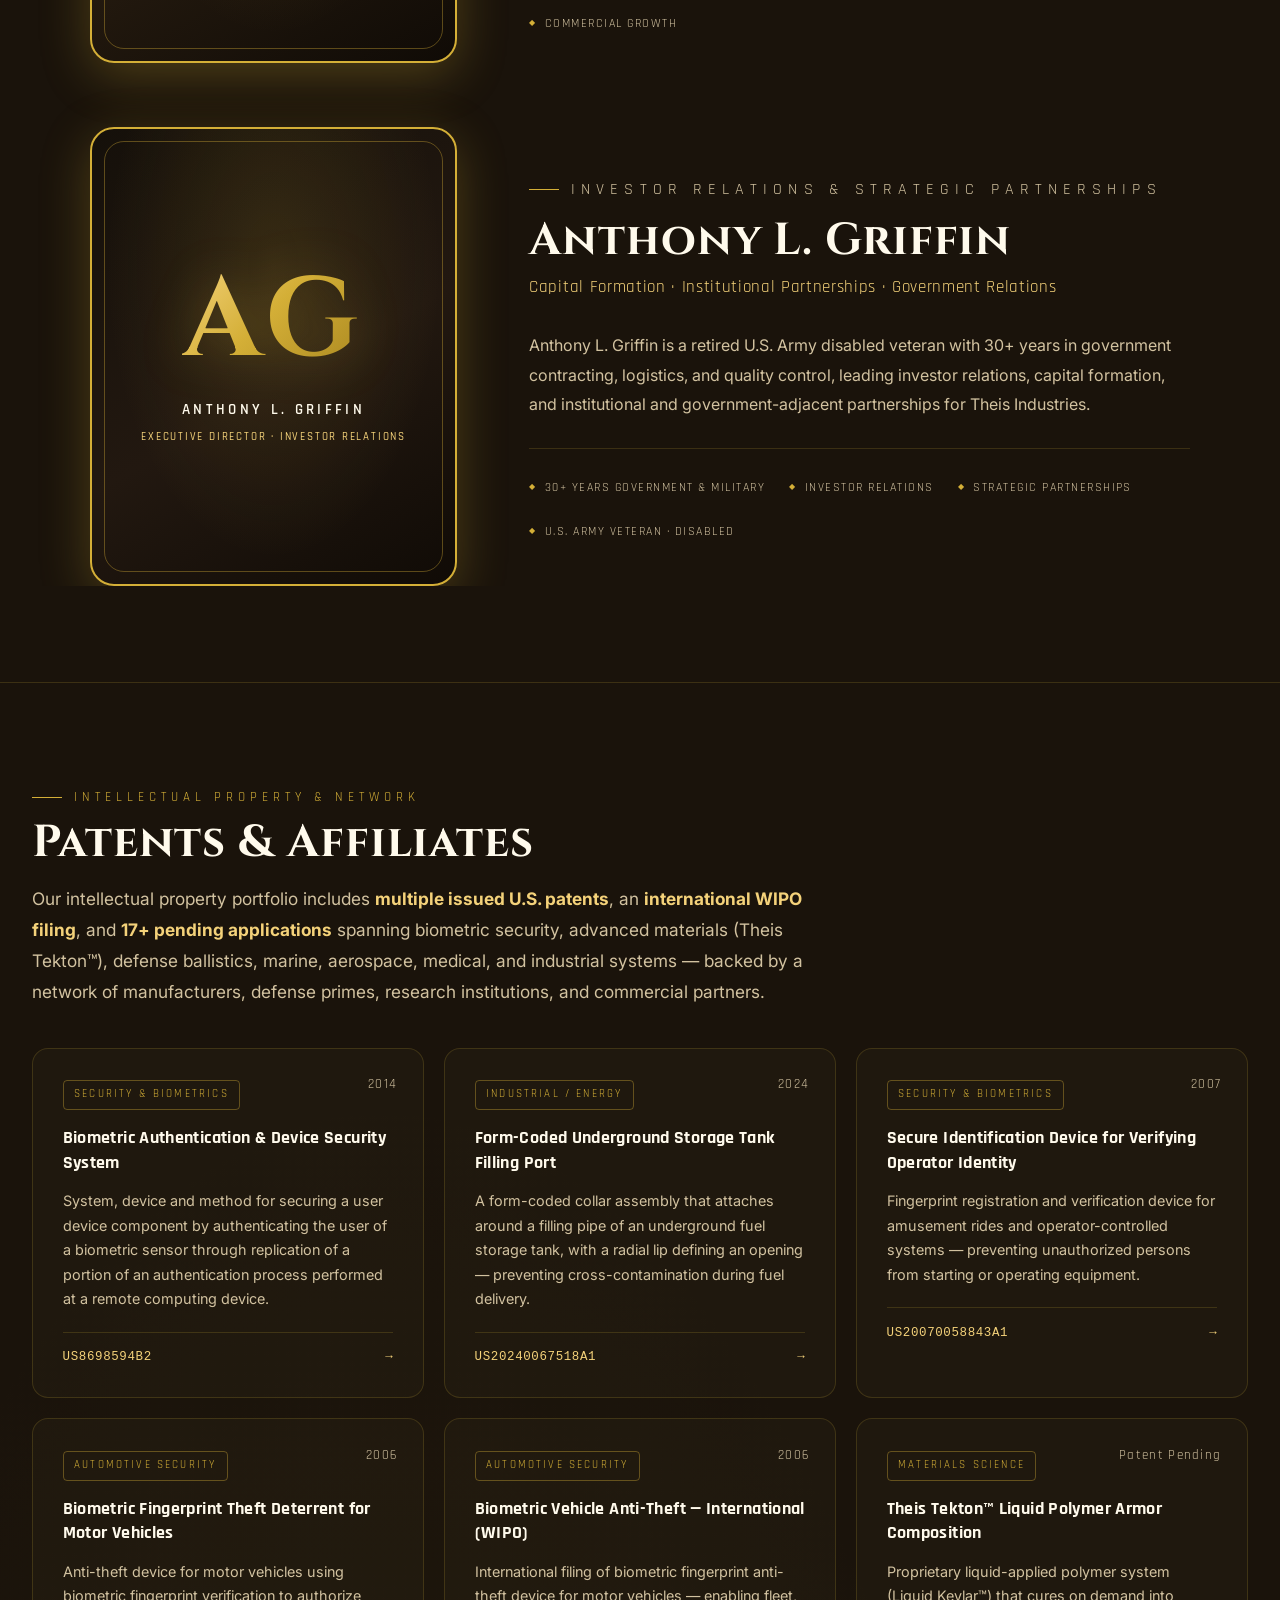
==== commit 662d90e2: "Remove Jonathan Swistock from team pages" ====
--- a/index.html
+++ b/index.html
@@ -647,25 +647,6 @@
 </div>
 </div>
 </div>
-    <div class="founder-grid" style="margin-top:4rem;">
-<div class="founder-mark founder-mark-jonathan reveal" role="img" aria-label="Jonathan Swistock — Chief Strategy Officer">
-<span class="founder-mark-initials">JS</span>
-<span class="founder-mark-name">Jonathan Swistock</span>
-<span class="founder-mark-role">Chief Strategy Officer (CSO)</span>
-</div>
-<div class="founder-text reveal">
-<p class="eyebrow">Chief Strategy Officer (CSO)</p>
-<h2>Jonathan Swistock</h2>
-<p class="role">Corporate Strategy · Brand & Market Positioning · Growth</p>
-<p>Jonathan Swistock leads the company's overarching growth strategy, brand architecture, and market positioning — the connective layer between technical differentiation and commercial execution across every Theis Industries vertical.</p>
-<div class="founder-creds">
-<span class="cred-item">Corporate Strategy</span>
-<span class="cred-item">Brand & Market Positioning</span>
-<span class="cred-item">Growth & Go-To-Market</span>
-<span class="cred-item">Digital & Platform Strategy</span>
-</div>
-</div>
-</div>
   </div>
 </section>
 
